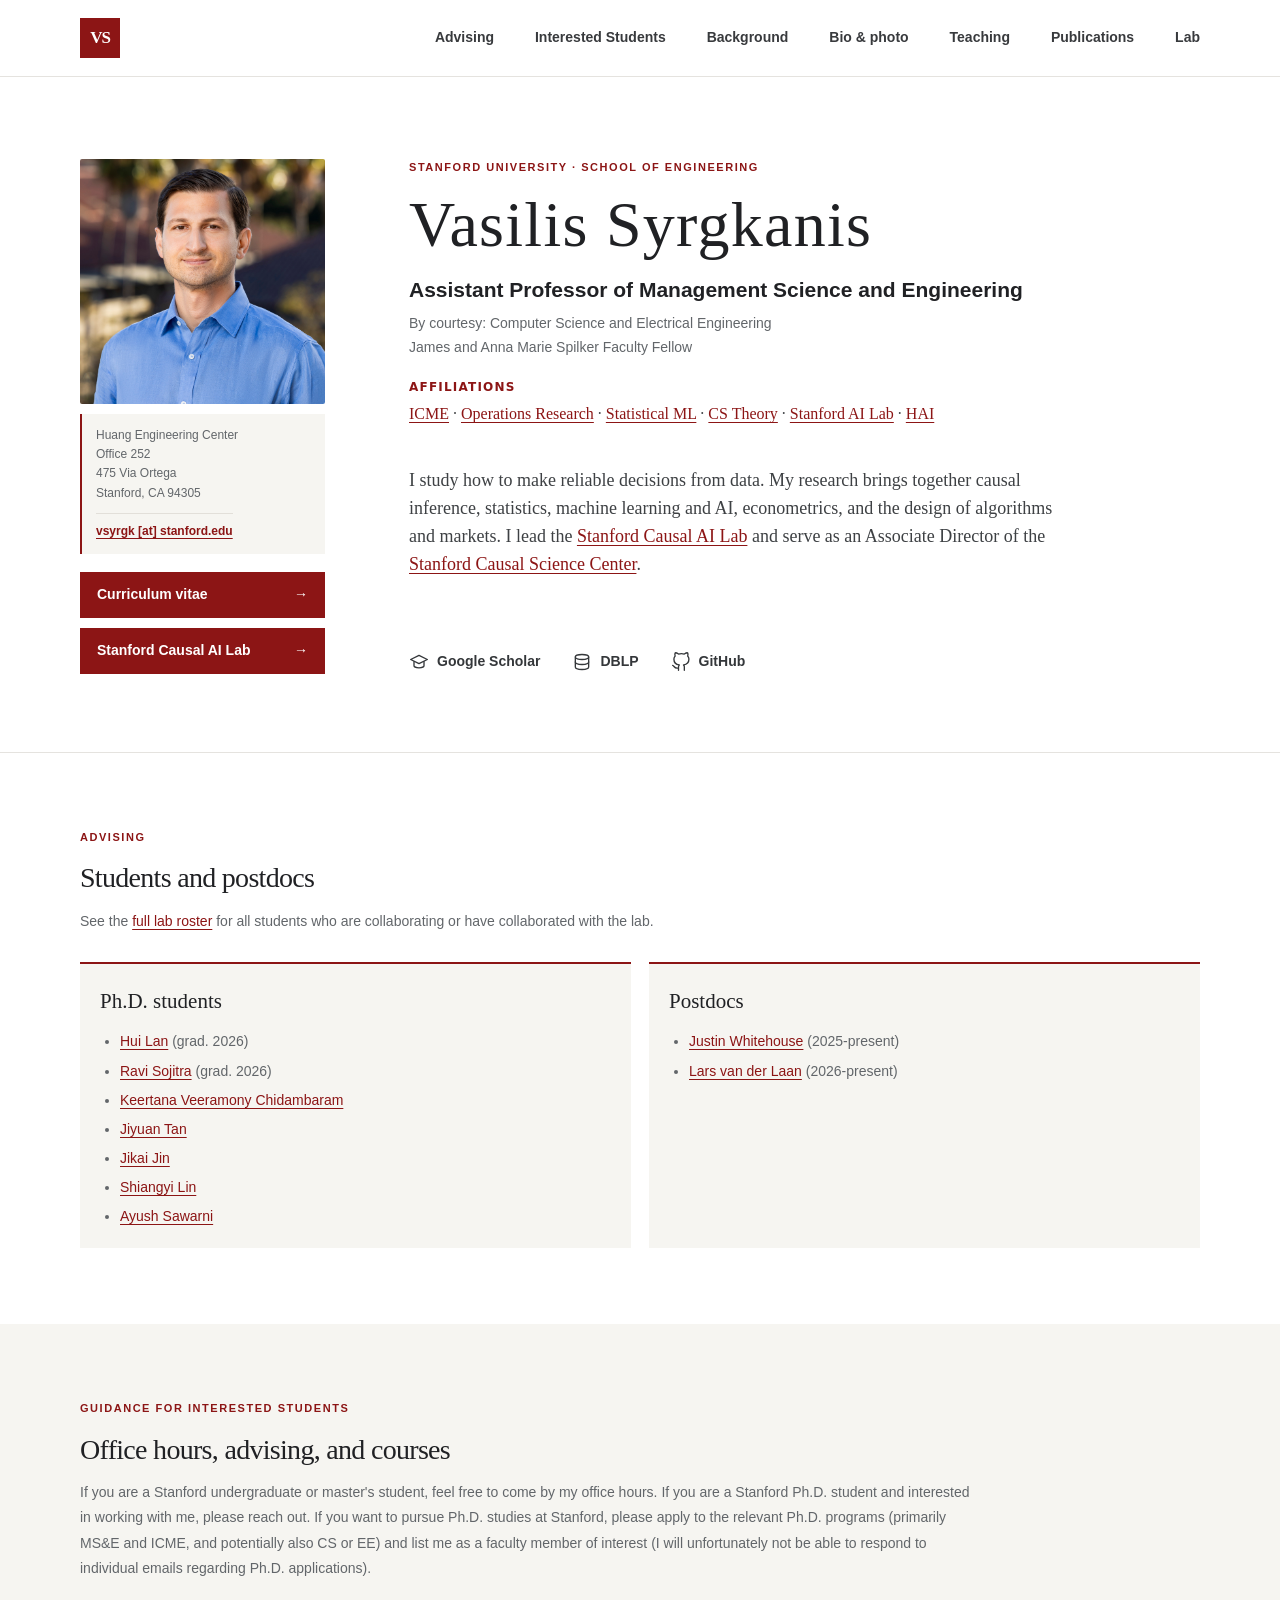
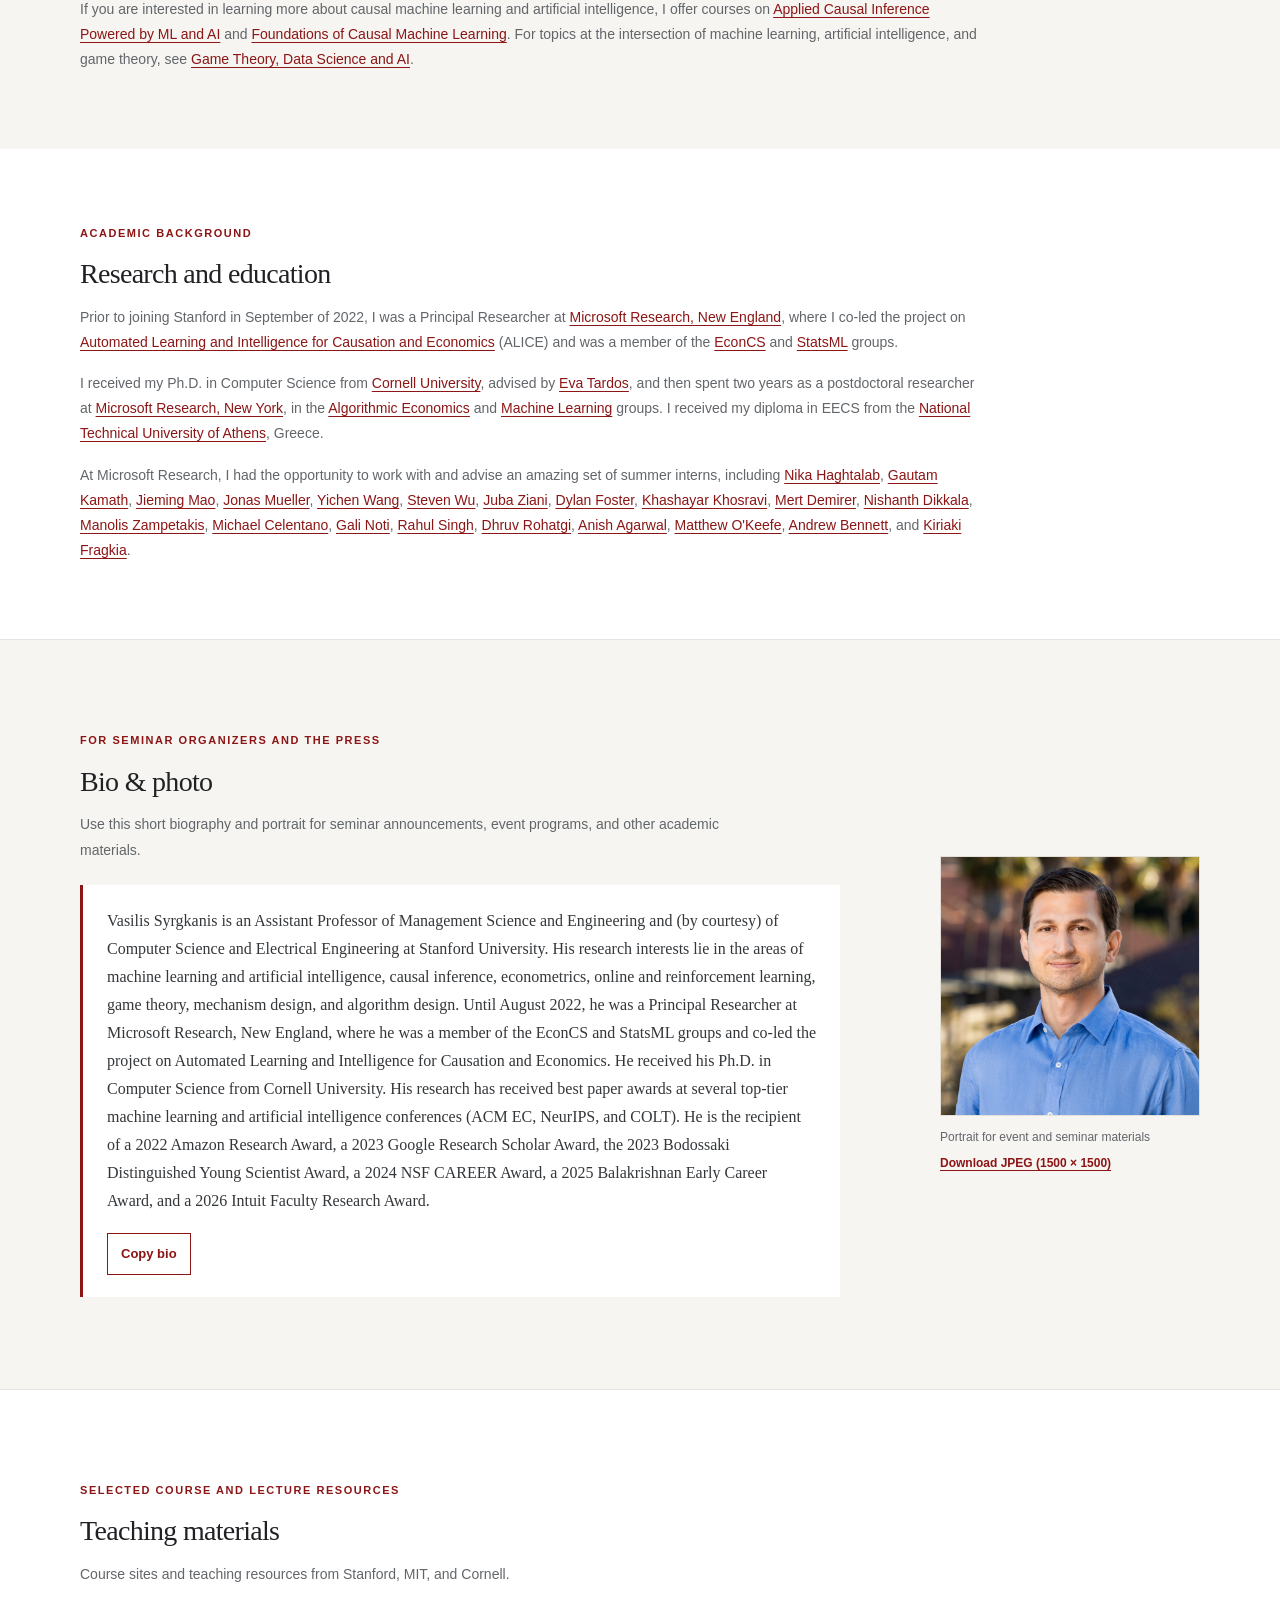
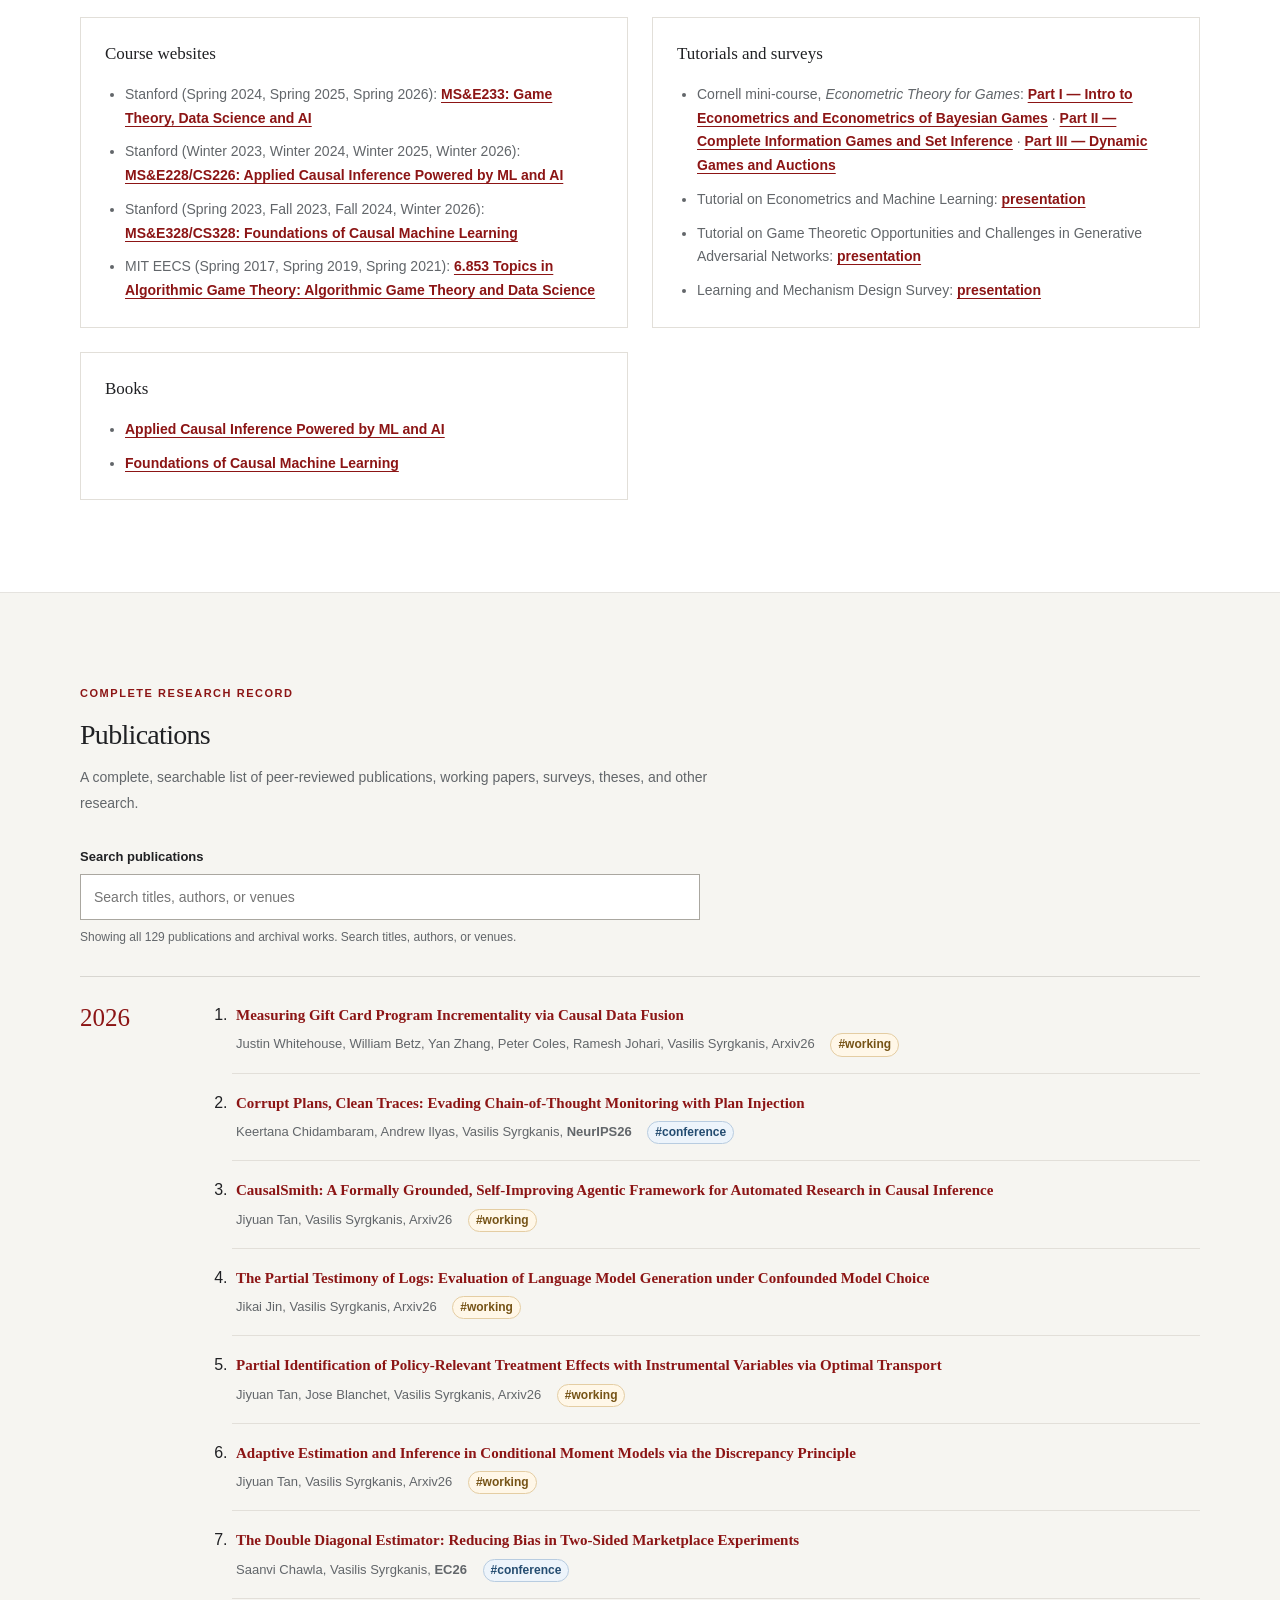
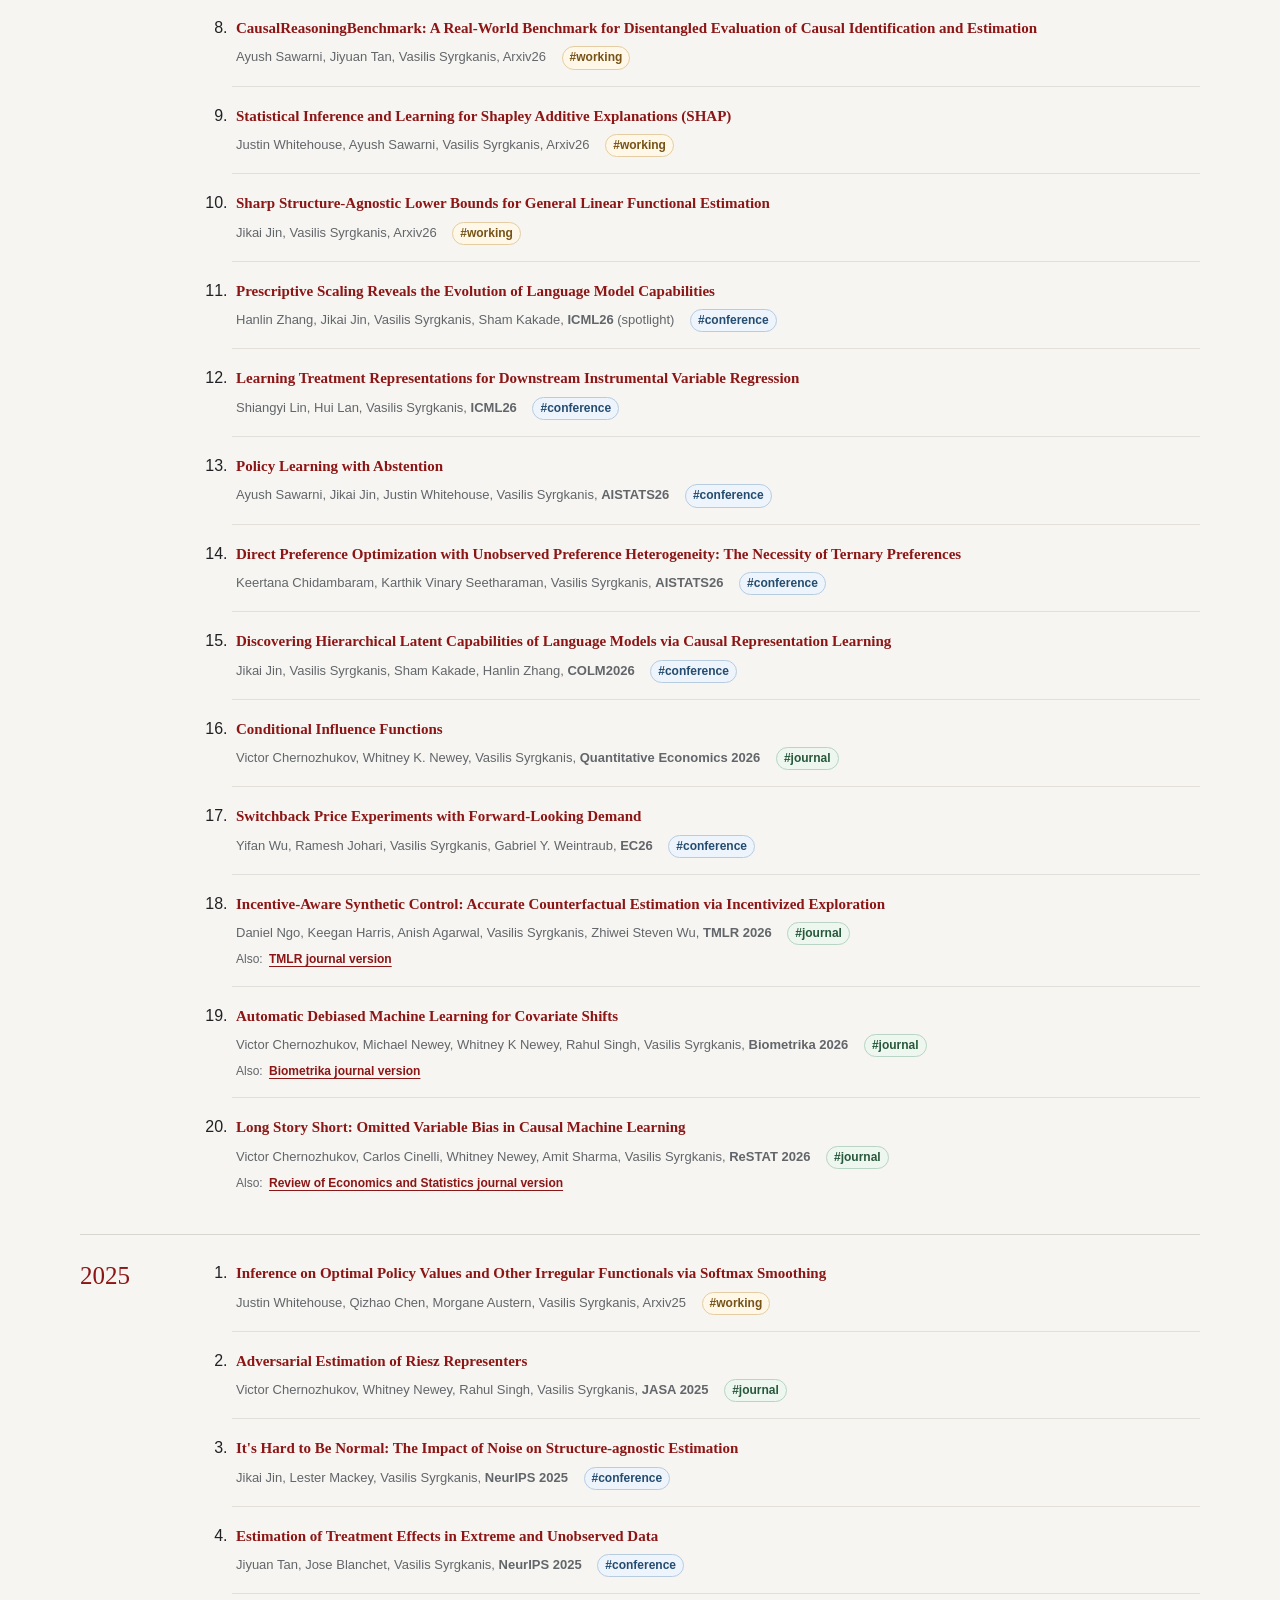
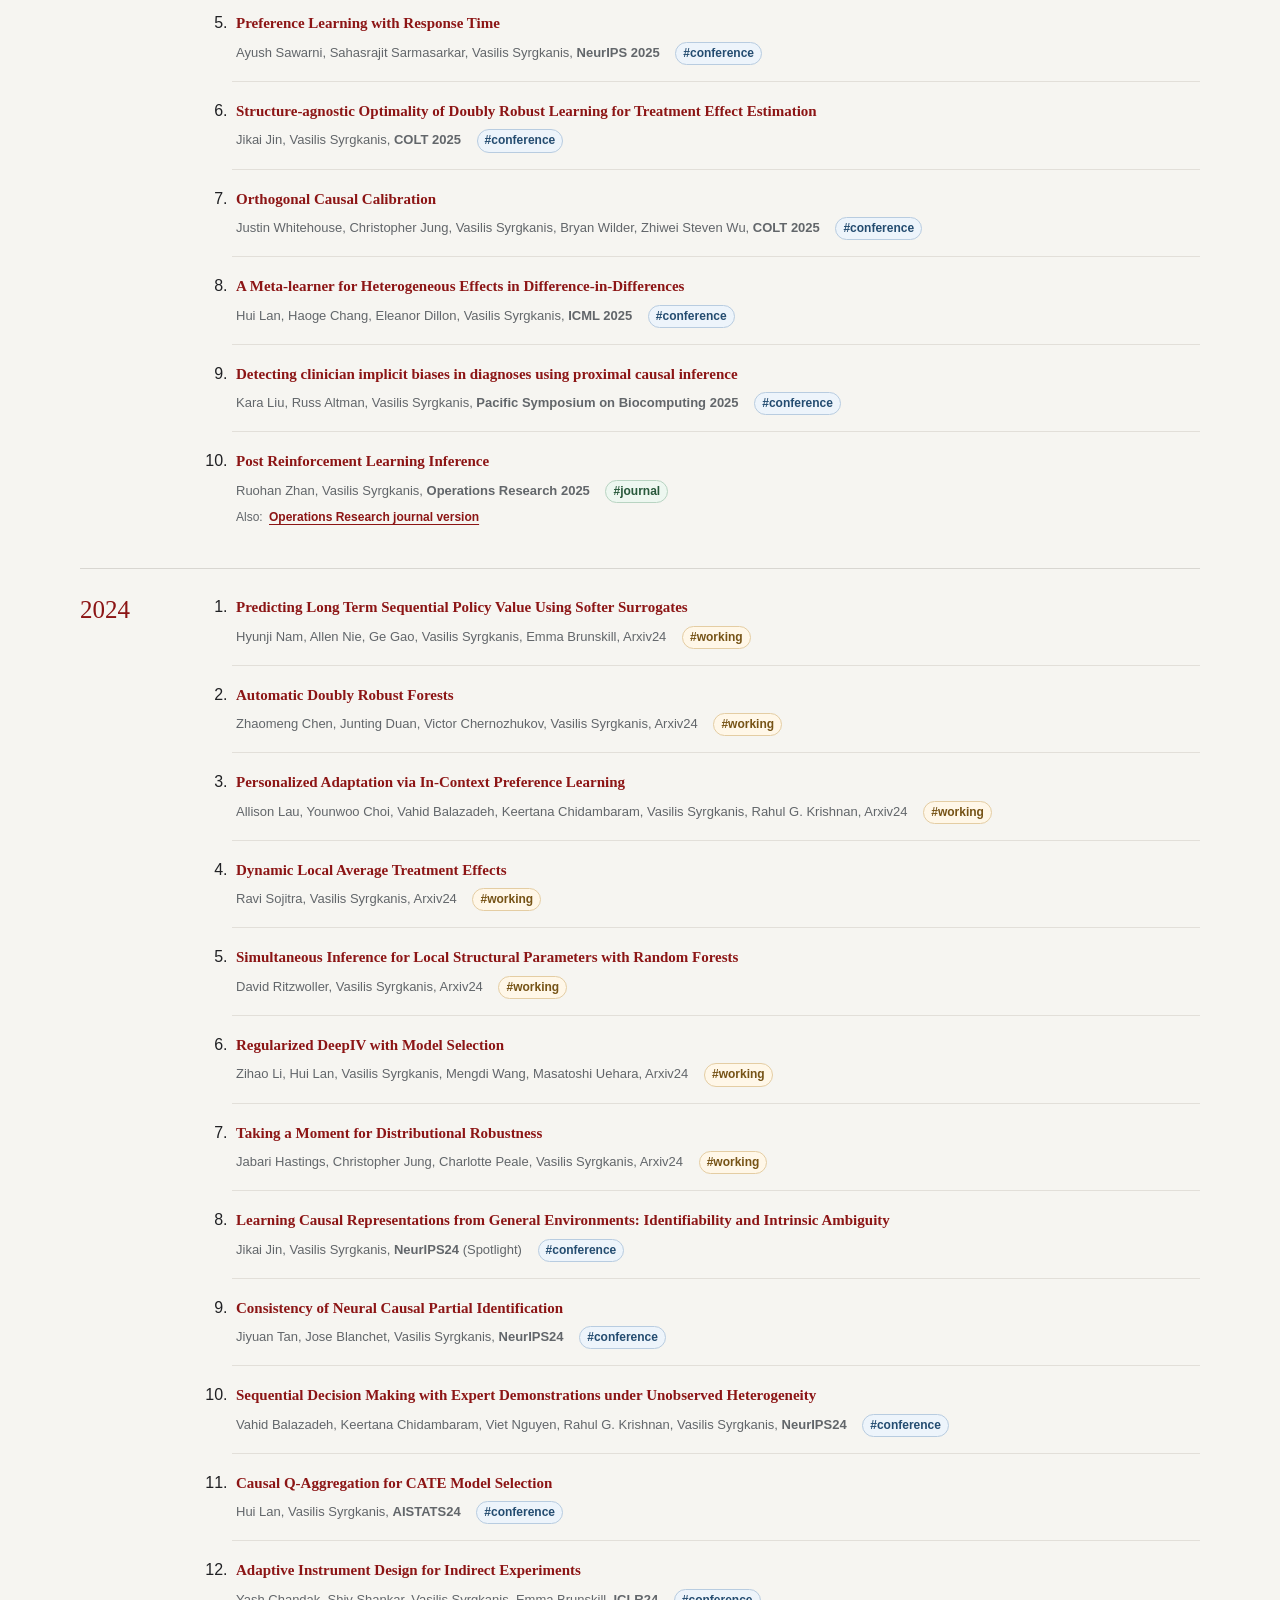
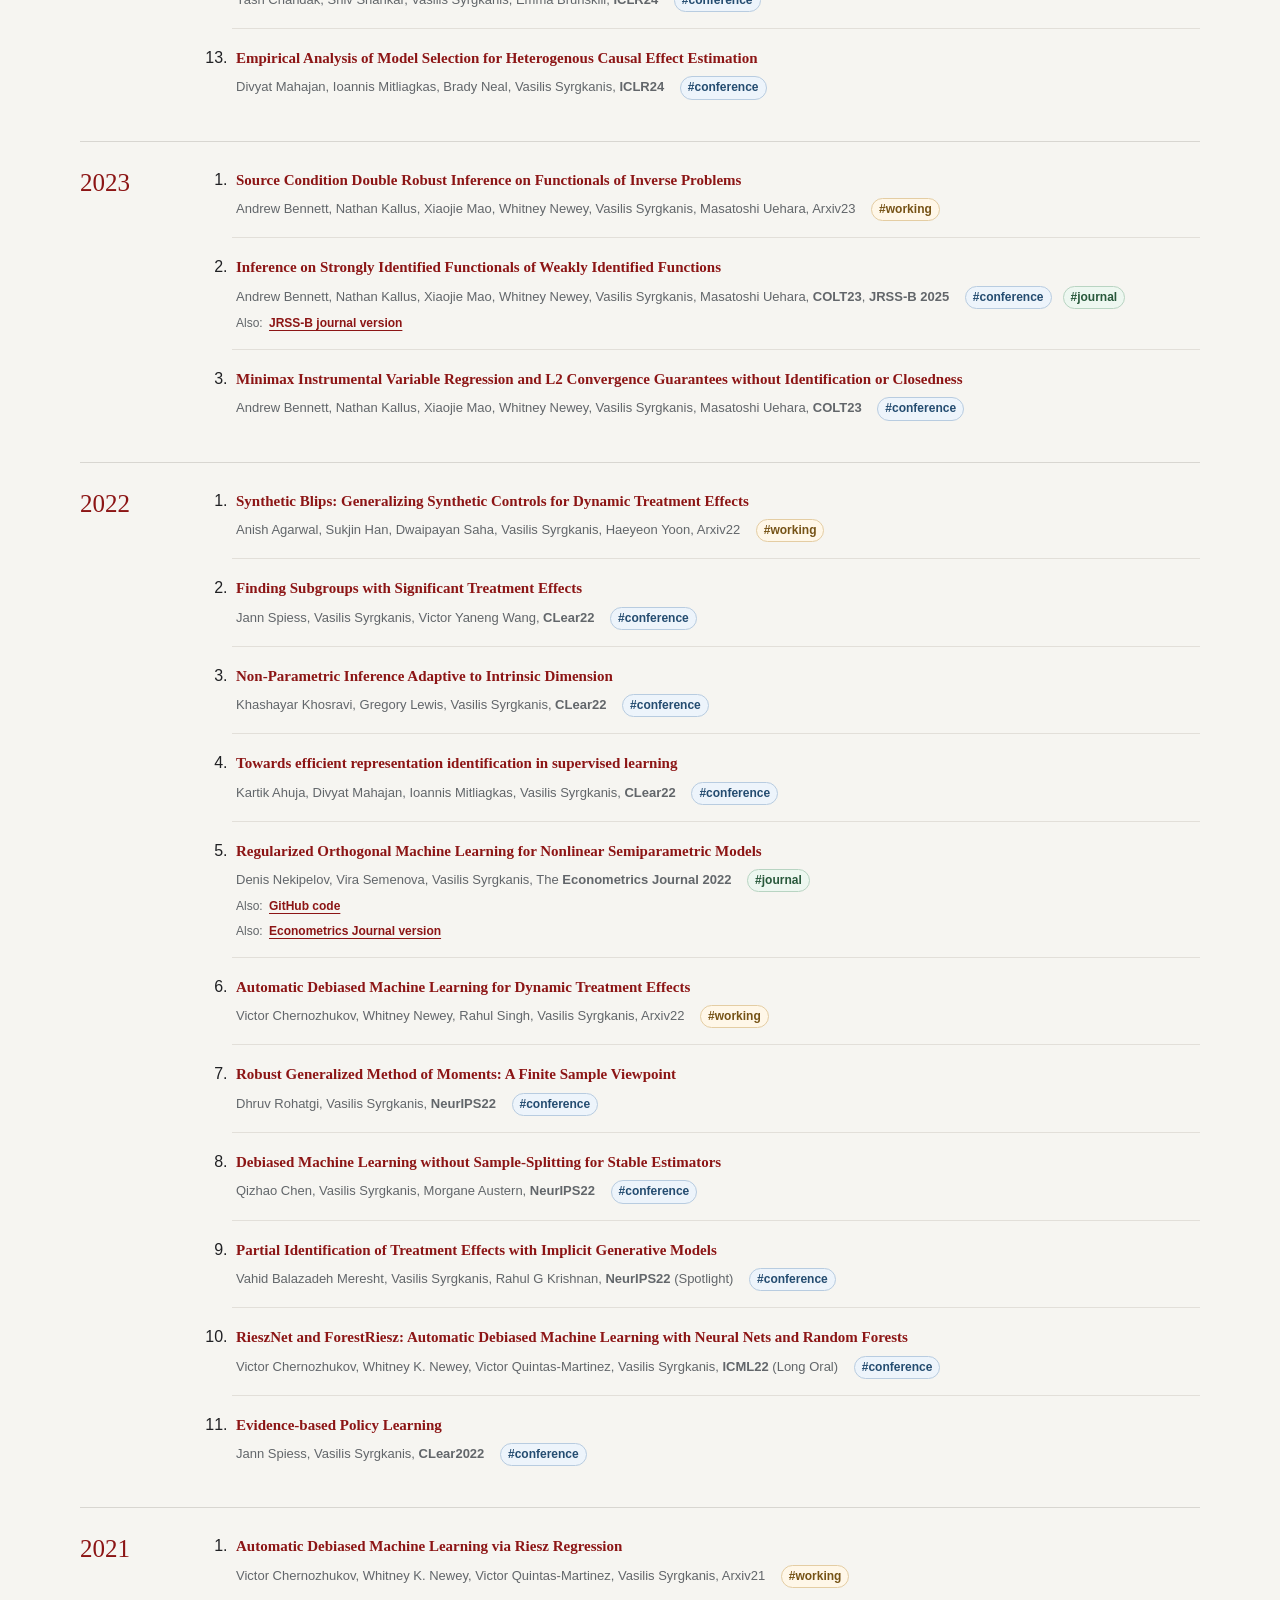
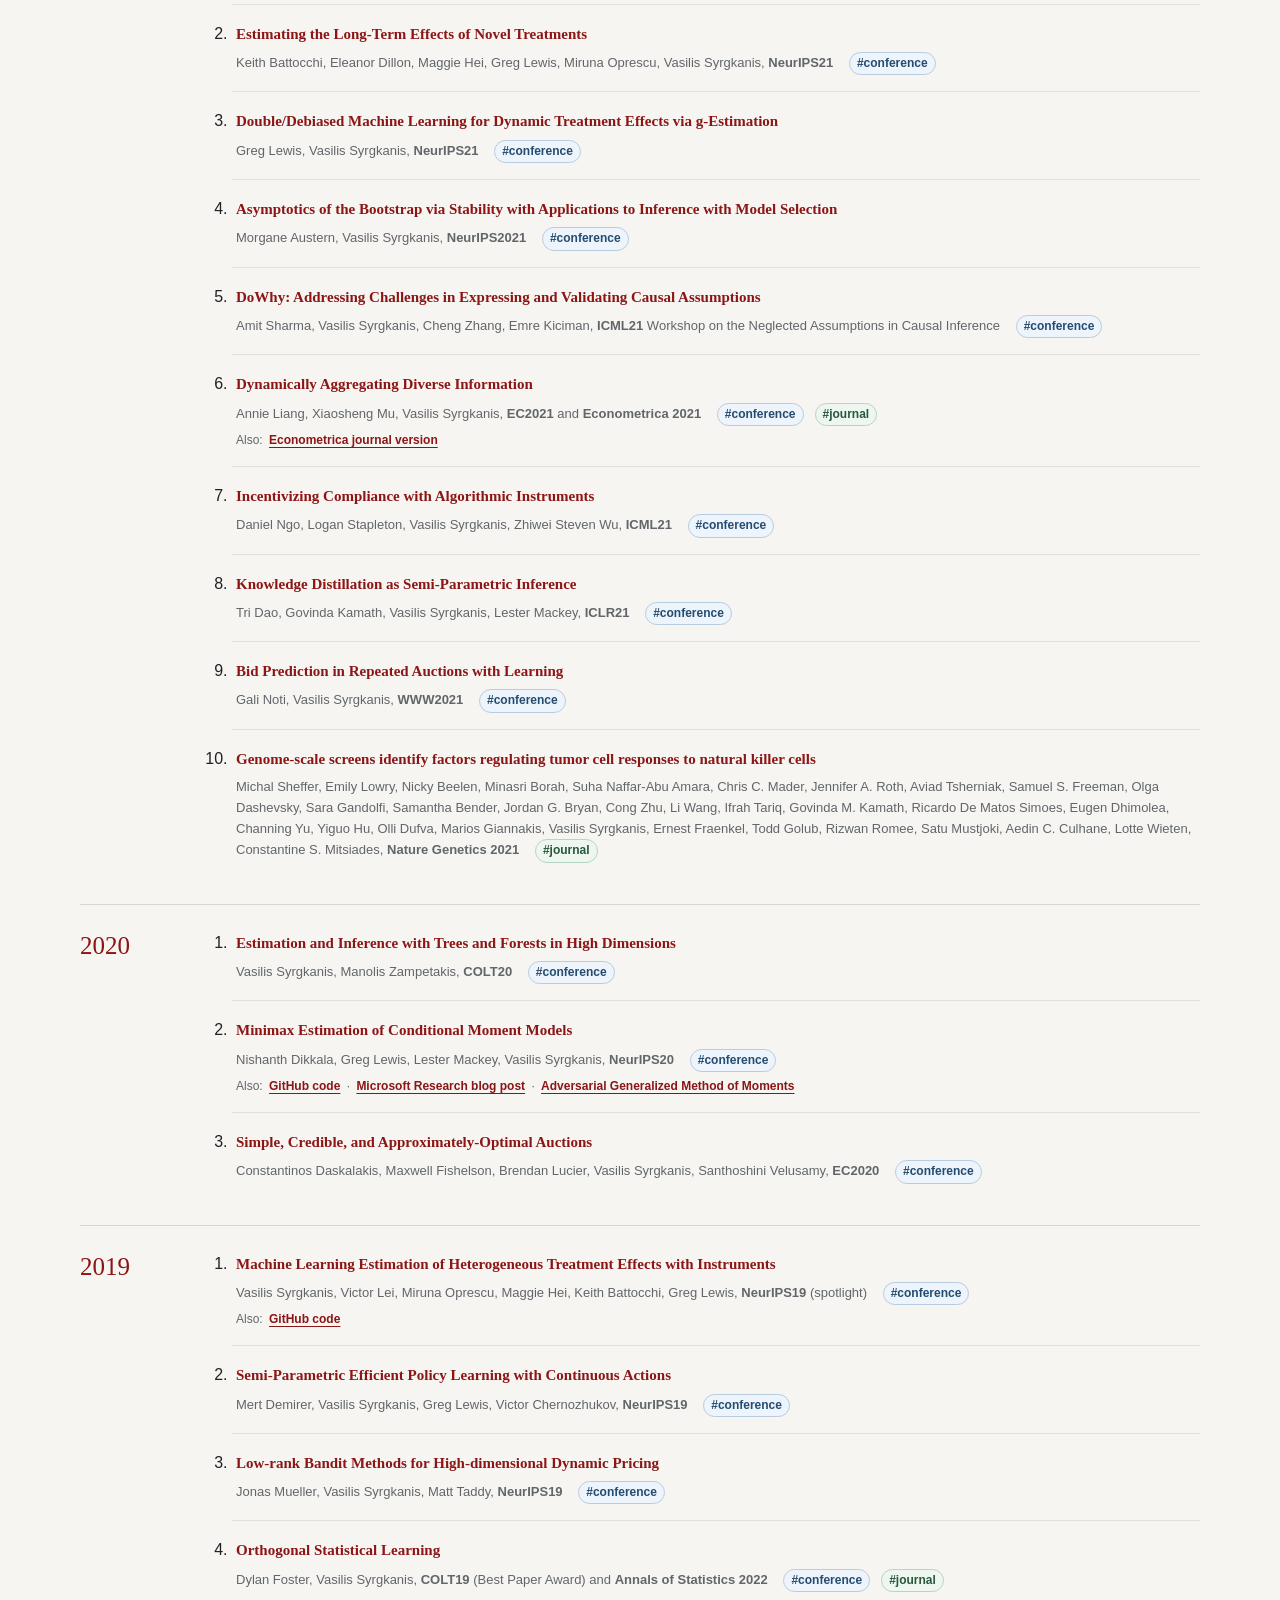
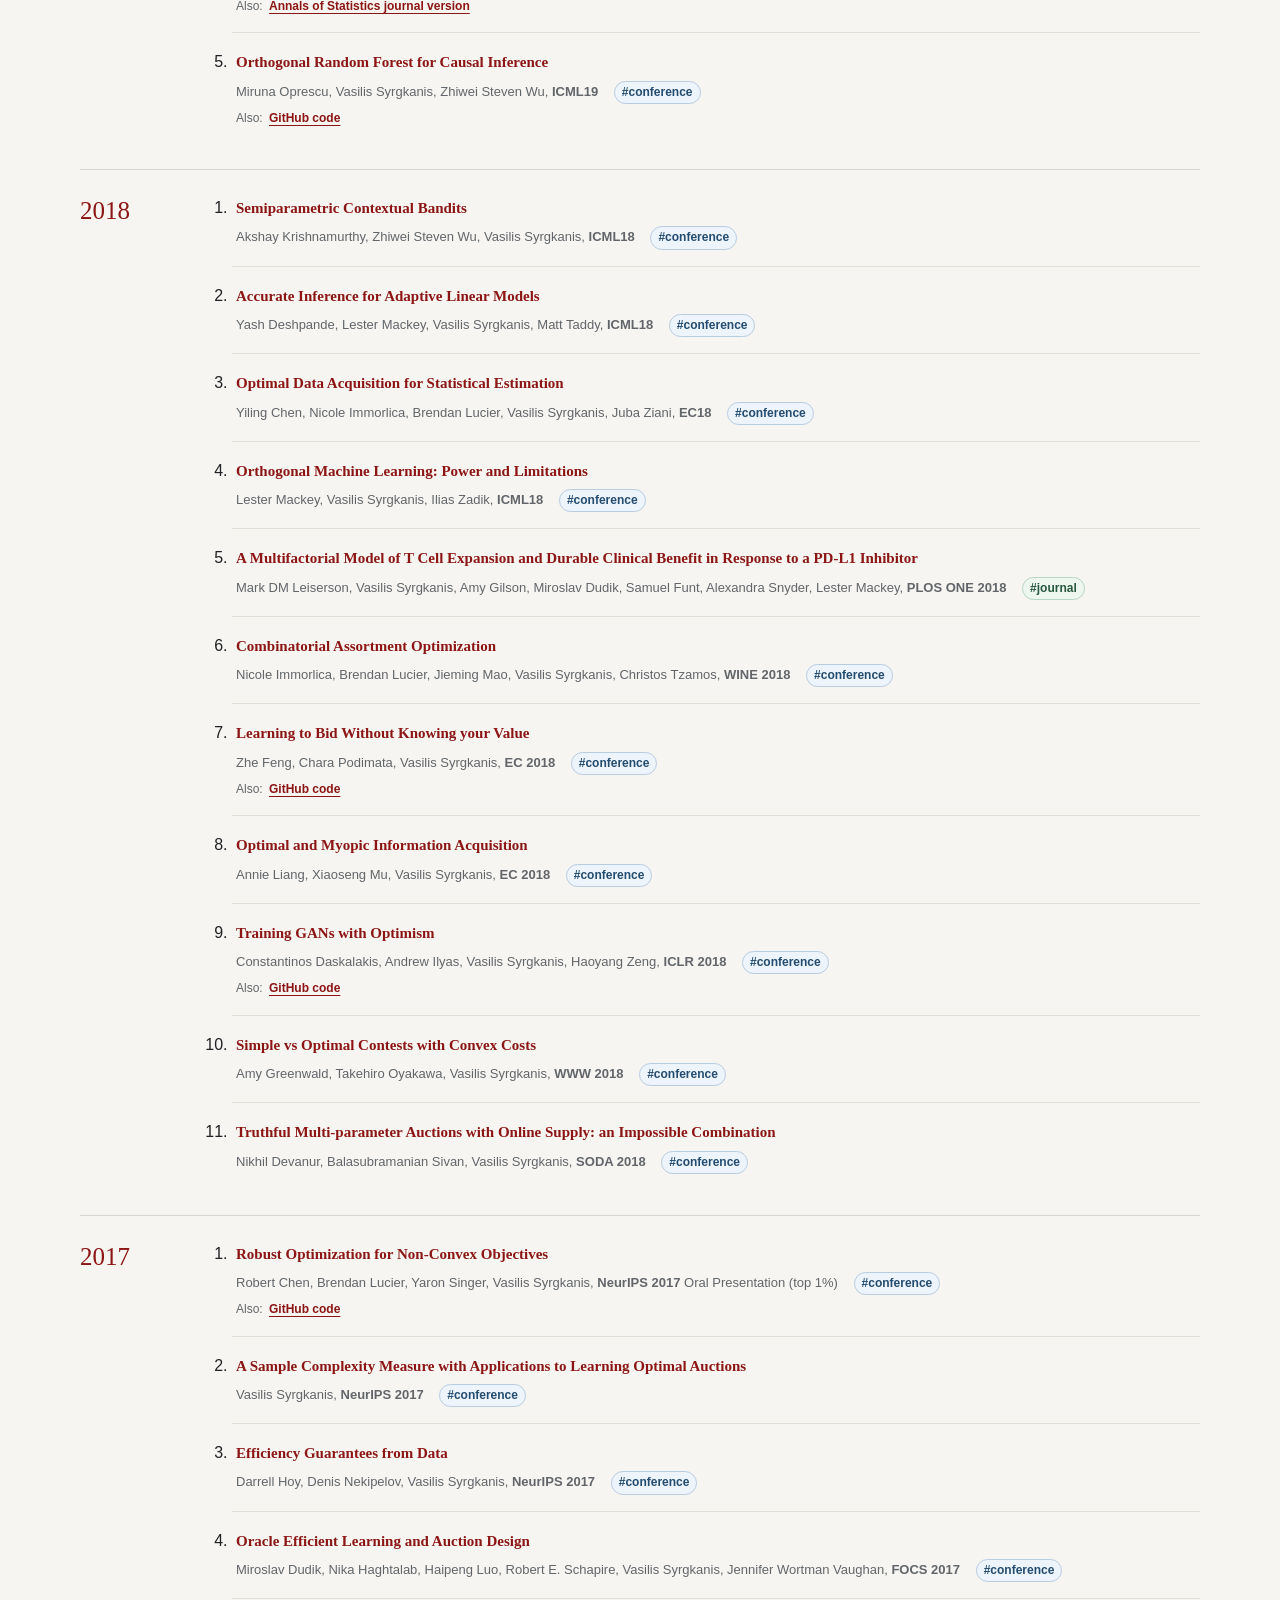
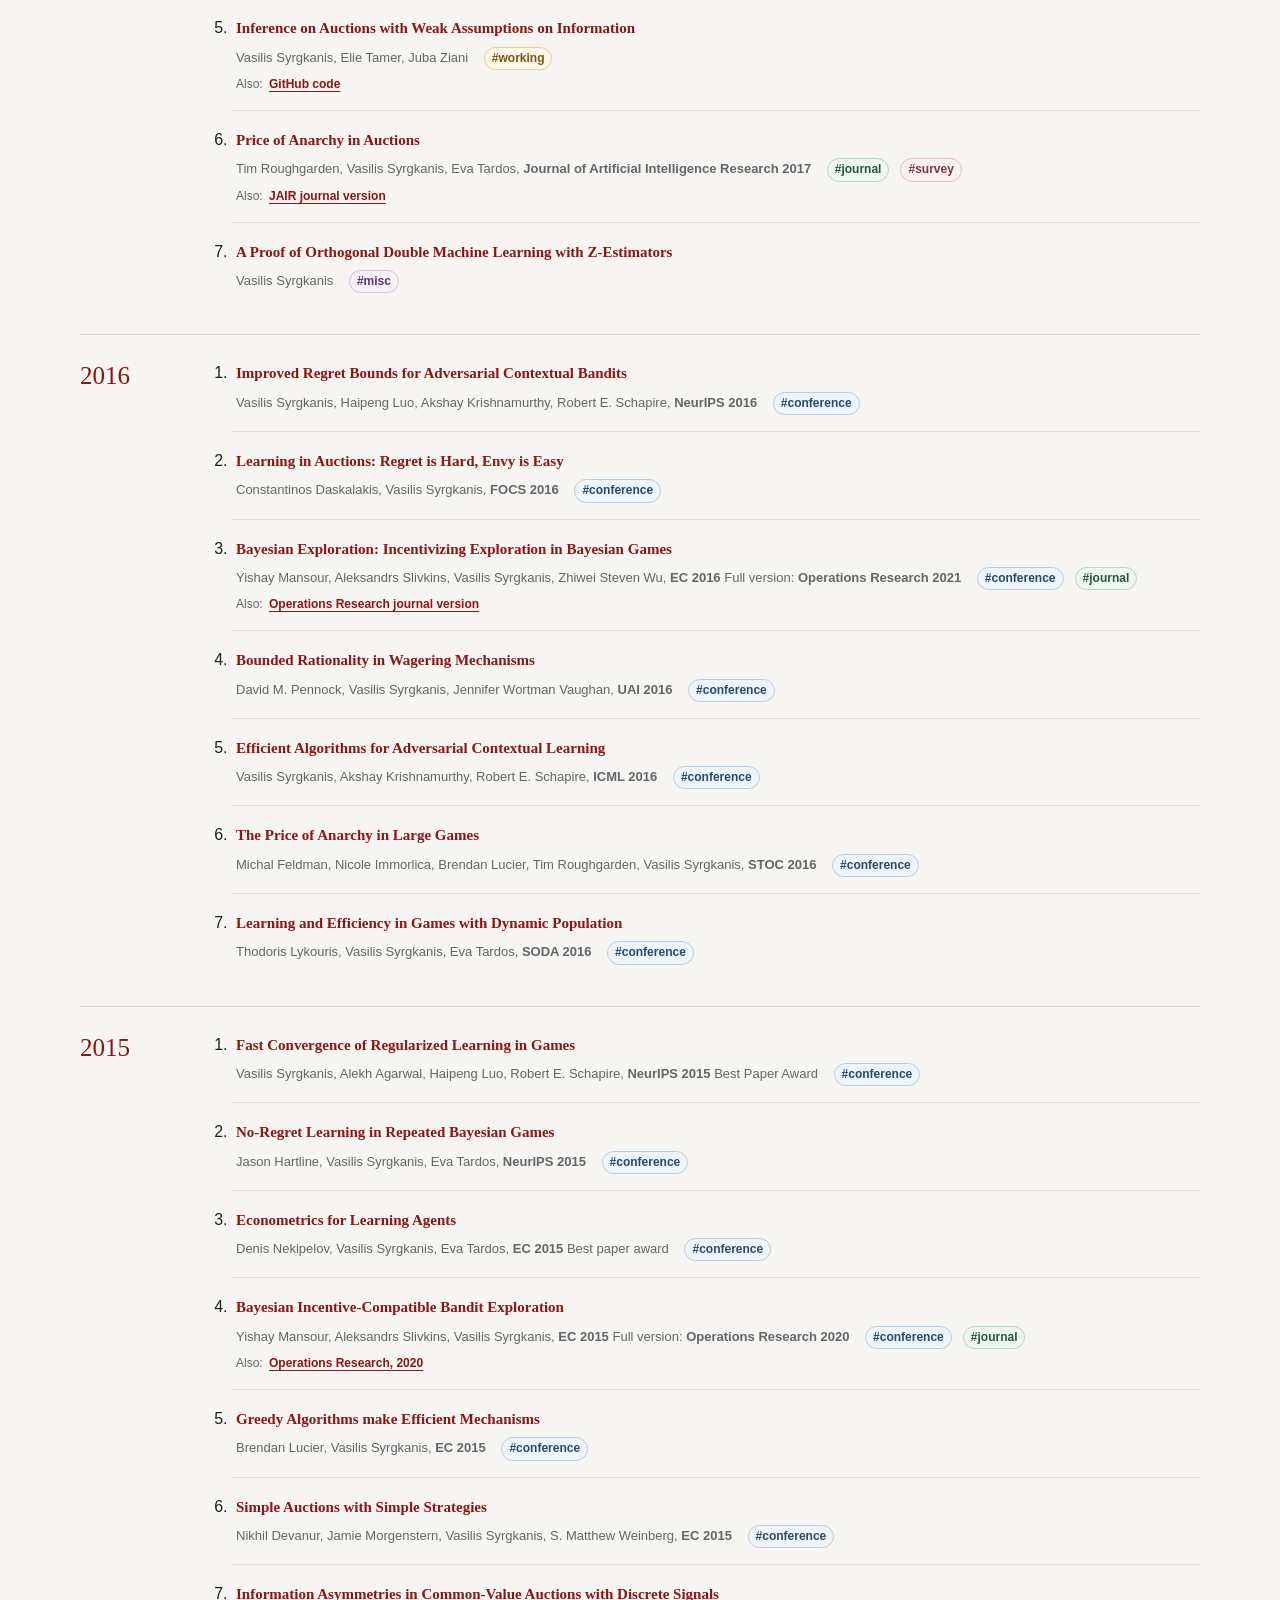
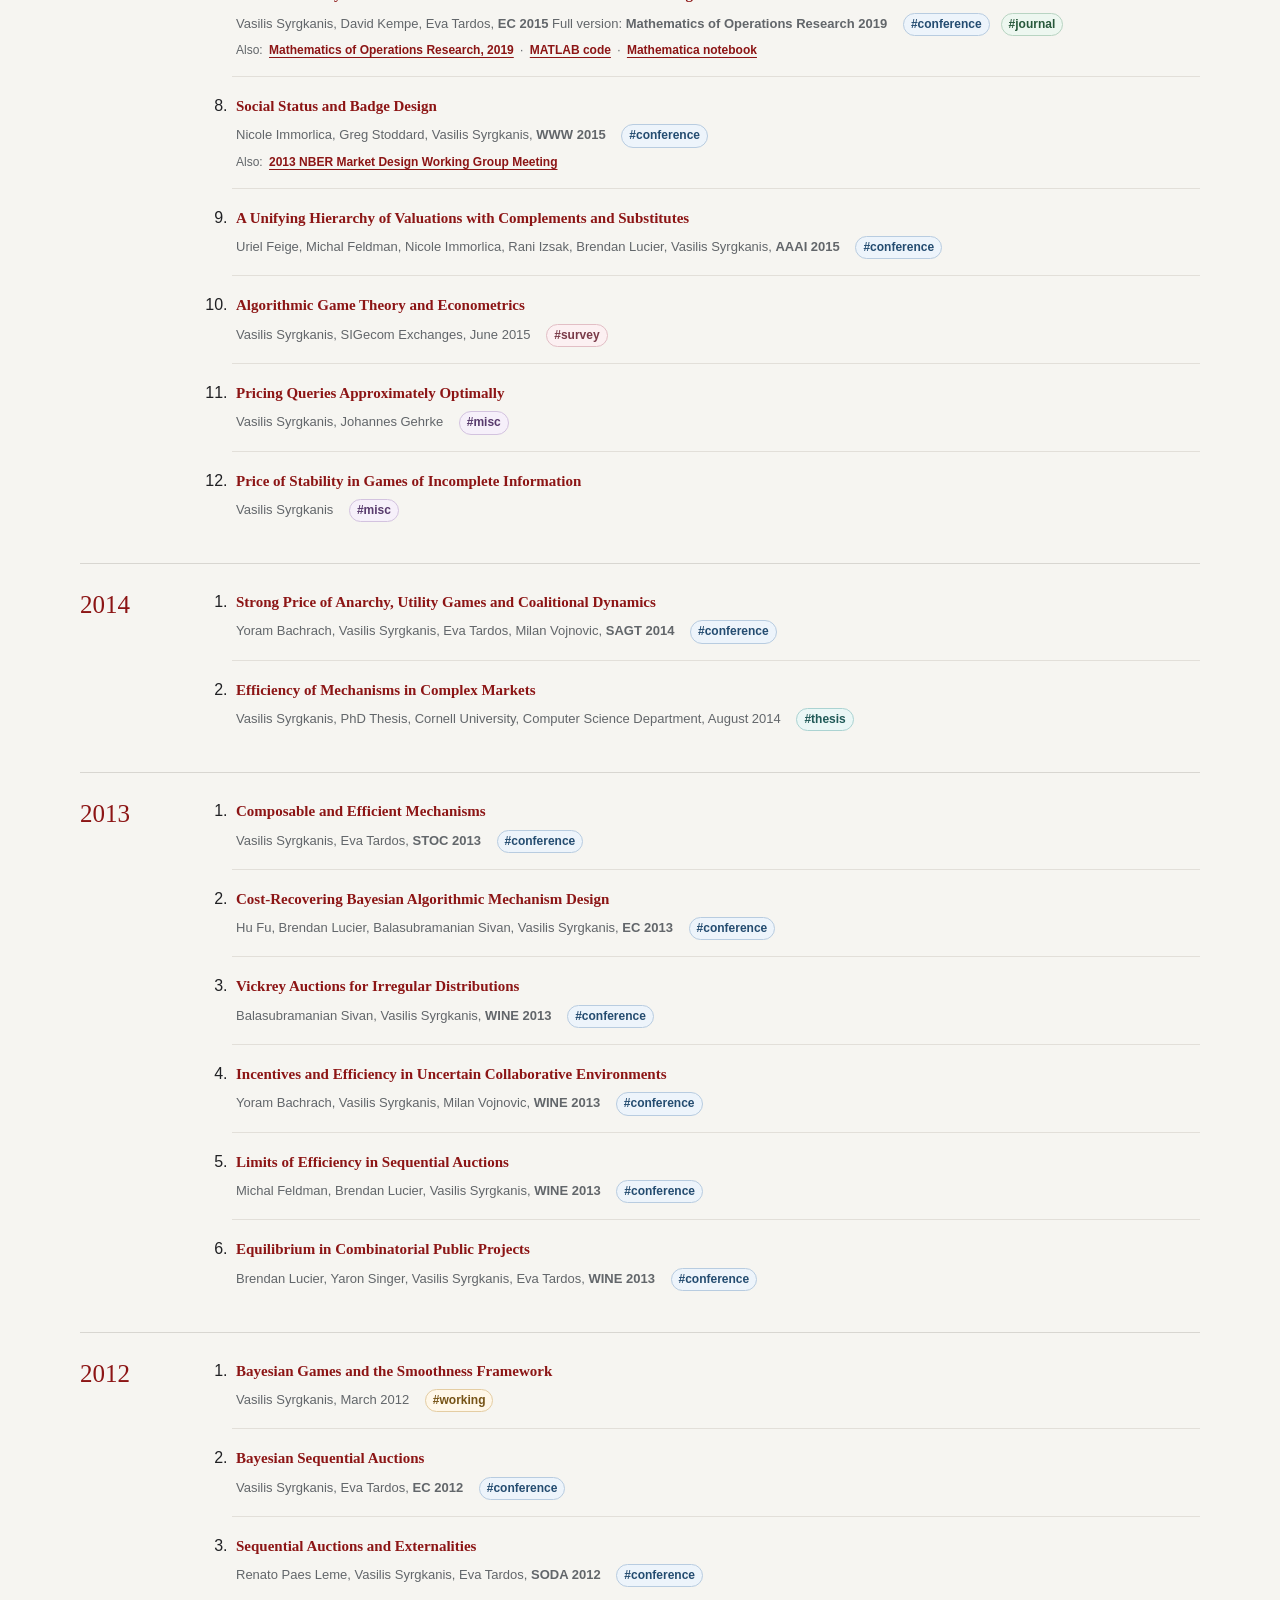
==== index.html @ 8af3c6d8 "Correct Kiriaki Fragkia name Co-authored-by: Copilot <223556219+Copilot@users.noreply.github.com>" ====
<!doctype html>
<html lang="en">
<head>
	<meta charset="utf-8">
	<meta name="viewport" content="width=device-width, initial-scale=1">
	<meta name="description" content="Vasilis Syrgkanis is an Assistant Professor of Management Science and Engineering at Stanford University.">
	<meta name="theme-color" content="#8c1515">
	<!-- Google tag (gtag.js) -->
	<script async src="https://www.googletagmanager.com/gtag/js?id=G-EHT7MYY9VM"></script>
	<script>
		window.dataLayer = window.dataLayer || [];
		function gtag(){dataLayer.push(arguments);}
		gtag('js', new Date());
		gtag('config', 'G-EHT7MYY9VM');
	</script>
	<title>Vasilis Syrgkanis | Stanford University</title>
	<link rel="stylesheet" href="css/homepage.css">
</head>
<body>
	<a class="skip-link" href="#main">Skip to content</a>


	<header class="site-header">
		<div class="header-inner">
			<a class="wordmark" href="index.html" aria-label="Vasilis Syrgkanis home">VS</a>
			<nav aria-label="Main navigation">
				<a href="#advising">Advising</a>
				<a href="#students">Interested Students</a>
				<a href="#academic-background">Background</a>
				<a href="#speaker-kit">Bio &amp; photo</a>
				<a href="#teaching">Teaching</a>
				<a href="#publications">Publications</a>
				<a href="https://scail.stanford.edu">Lab</a>
			</nav>
		</div>
	</header>

	<main id="main">
		<section class="hero section-shell" id="about" aria-labelledby="name">
			<div class="hero-side">
				<figure class="portrait">
					<img src="images/Vasilis_Syrgkanis_08_Sq_x1500.jpg" alt="Portrait of Vasilis Syrgkanis" width="1500" height="1500">
					<figcaption class="portrait-details">
						<address class="portrait-address">Huang Engineering Center<br>Office 252<br>475 Via Ortega<br>Stanford, CA 94305</address>
						<a class="portrait-email" href="mailto:vsyrgk@stanford.edu">vsyrgk [at] stanford.edu</a>
					</figcaption>
				</figure>
				<div class="profile-links" aria-label="Academic profiles">
					<a class="button-link" href="syrgkanis-CV.pdf">Curriculum vitae <span aria-hidden="true">&rarr;</span></a>
					<a class="button-link" href="https://scail.stanford.edu">Stanford Causal AI Lab <span aria-hidden="true">&rarr;</span></a>
				</div>
			</div>
			<div class="hero-copy">
				<p class="eyebrow">Stanford University · School of Engineering</p>
				<h1 id="name">Vasilis Syrgkanis</h1>
				<p class="appointment">Assistant Professor of Management Science and Engineering</p>
				<p class="affiliations">By courtesy: Computer Science and Electrical Engineering<br>
					James and Anna Marie Spilker Faculty Fellow</p>
				<div class="affiliation-groups">
					<span class="affiliation-label">Affiliations</span>
					<a href="https://icme.stanford.edu/">ICME</a> ·
					<a href="https://or.stanford.edu/">Operations Research</a> ·
					<a href="http://statsml.stanford.edu/">Statistical ML</a> ·
					<a href="https://theory.stanford.edu/main/index.shtml">CS Theory</a> ·
					<a href="https://ai.stanford.edu/">Stanford AI Lab</a> ·
					<a href="https://hai.stanford.edu/">HAI</a>
				</div>
				<p class="introduction">I study how to make reliable decisions from data. My research brings together
					causal inference, statistics, machine learning and AI, econometrics, and the design of algorithms
					and markets. I lead the <a href="https://scail.stanford.edu">Stanford Causal AI Lab</a>
					and serve as an Associate Director of the <a href="https://datascience.stanford.edu/causal">Stanford Causal Science Center</a>.</p>
				<div class="profile-icons" aria-label="Academic profiles">
					<a href="https://scholar.google.com/citations?user=G1WMpcUAAAAJ&amp;hl=en"><svg viewBox="0 0 24 24" aria-hidden="true"><path d="M2 9l10-5 10 5-10 5z"/><path d="M6 11.5v5c0 1.2 2.7 2.5 6 2.5s6-1.3 6-2.5v-5"/></svg>Google Scholar</a>
					<a href="https://dblp.org/pers/hd/s/Syrgkanis:Vasilis"><svg viewBox="0 0 24 24" aria-hidden="true"><ellipse cx="12" cy="6" rx="8" ry="3"/><path d="M4 6v12c0 1.7 3.6 3 8 3s8-1.3 8-3V6"/><path d="M4 12c0 1.7 3.6 3 8 3s8-1.3 8-3"/></svg>DBLP</a>
					<a href="https://github.com/vsyrgkanis"><svg viewBox="0 0 24 24" aria-hidden="true"><path d="M9 19c-5 1.5-5-2.5-7-3m14 6v-3.87a3.37 3.37 0 0 0-.94-2.61c3.14-.35 6.44-1.54 6.44-7A5.44 5.44 0 0 0 20 4.77 5.07 5.07 0 0 0 19.91 1S18.73.65 16 2.48a13.38 13.38 0 0 0-7 0C6.27.65 5.09 1 5.09 1A5.07 5.07 0 0 0 5 4.77a5.44 5.44 0 0 0-1.5 3.78c0 5.42 3.3 6.61 6.44 7A3.37 3.37 0 0 0 9 18.13V22"/></svg>GitHub</a>
				</div>
			</div>
		</section>

		<section class="advising" id="advising" aria-labelledby="advising-heading">
			<div class="section-shell advising-inner">
				<div class="section-heading">
					<p class="eyebrow">Advising</p>
					<h2 id="advising-heading">Students and postdocs</h2>
					<p>See the <a href="https://scail.stanford.edu/#people">full lab roster</a> for all students who are collaborating or have collaborated with the lab.</p>
				</div>
				<div class="advising-grid">
					<section class="advising-group" aria-labelledby="phd-advisees-heading">
						<h3 id="phd-advisees-heading">Ph.D. students</h3>
						<ul>
							<li><a href="https://hlan-98.github.io/">Hui Lan</a> (grad. 2026)</li>
							<li><a href="https://ravisoji.com/">Ravi Sojitra</a> (grad. 2026)</li>
							<li><a href="https://keertanavc.github.io/">Keertana Veeramony Chidambaram</a></li>
							<li><a href="https://jiyuan-tan.github.io/">Jiyuan Tan</a></li>
							<li><a href="https://jkjin.com/">Jikai Jin</a></li>
							<li><a href="https://shiangyilin.github.io/">Shiangyi Lin</a></li>
							<li><a href="https://sawarniayush.github.io/">Ayush Sawarni</a></li>
						</ul>
					</section>
					<section class="advising-group" aria-labelledby="postdocs-heading">
						<h3 id="postdocs-heading">Postdocs</h3>
						<ul>
							<li><a href="https://jwhitehouse11.github.io/">Justin Whitehouse</a> (2025-present)</li>
							<li><a href="https://larsvanderlaan.github.io/">Lars van der Laan</a> (2026-present)</li>
						</ul>
					</section>
				</div>
			</div>
		</section>

		<section class="student-guidance" id="students" aria-labelledby="students-heading">
			<div class="section-shell student-inner">
				<div class="section-heading student-copy">
					<p class="eyebrow">Guidance for interested students</p>
					<h2 id="students-heading">Office hours, advising, and courses</h2>
					<p>If you are a Stanford undergraduate or master's student, feel free to come by my office hours. If you are a Stanford Ph.D. student and interested in working with me, please reach out. If you want to pursue Ph.D. studies at Stanford, please apply to the relevant Ph.D. programs (primarily MS&amp;E and ICME, and potentially also CS or EE) and list me as a faculty member of interest (I will unfortunately not be able to respond to individual emails regarding Ph.D. applications).</p>
					<p>If you are interested in learning more about causal machine learning and artificial intelligence, I offer courses on <a href="https://stanford-msande228.github.io/">Applied Causal Inference Powered by ML and AI</a> and <a href="https://stanford-msande328.github.io/">Foundations of Causal Machine Learning</a>. For topics at the intersection of machine learning, artificial intelligence, and game theory, see <a href="https://stanford-msande233.github.io/">Game Theory, Data Science and AI</a>.</p>
				</div>
			</div>
		</section>

		<section class="academic-background" id="academic-background" aria-labelledby="academic-background-heading">
			<div class="section-shell academic-background-inner">
				<div class="section-heading">
					<p class="eyebrow">Academic background</p>
					<h2 id="academic-background-heading">Research and education</h2>
					<p>Prior to joining Stanford in September of 2022, I was a Principal Researcher at <a href="https://www.microsoft.com/en-us/research/lab/microsoft-research-new-england/">Microsoft Research, New England</a>, where I co-led the project on <a href="https://www.microsoft.com/en-us/research/project/alice/">Automated Learning and Intelligence for Causation and Economics</a> (ALICE) and was a member of the <a href="https://www.microsoft.com/en-us/research/group/economics-computer-science-econcs-msr-ne/">EconCS</a> and <a href="https://www.microsoft.com/en-us/research/group/machine-learning-statistics-msr-new-england/">StatsML</a> groups.</p>
					<p>I received my Ph.D. in Computer Science from <a href="https://www.cs.cornell.edu/">Cornell University</a>, advised by <a href="https://www.cs.cornell.edu/people/eva/eva.html">Eva Tardos</a>, and then spent two years as a postdoctoral researcher at <a href="https://www.microsoft.com/en-us/research/lab/microsoft-research-new-york/">Microsoft Research, New York</a>, in the <a href="https://www.microsoft.com/en-us/research/group/algorithmic-economics/">Algorithmic Economics</a> and <a href="https://www.microsoft.com/en-us/research/group/machine-learning/">Machine Learning</a> groups. I received my diploma in EECS from the <a href="https://www.ece.ntua.gr/index.php?lang=en">National Technical University of Athens</a>, Greece.</p>
					<p>At Microsoft Research, I had the opportunity to work with and advise an amazing set of summer interns, including <a href="https://nika-haghtalab.com/">Nika Haghtalab</a>, <a href="https://www.gautamkamath.com/">Gautam Kamath</a>, <a href="https://sites.google.com/view/jieming-mao">Jieming Mao</a>, <a href="https://jonasmueller.org/">Jonas Mueller</a>, <a href="https://yichen-wang.bitbucket.io/">Yichen Wang</a>, <a href="https://zstevenwu.com/">Steven Wu</a>, <a href="https://sites.gatech.edu/juba-ziani/">Juba Ziani</a>, <a href="https://dylanfoster.net/">Dylan Foster</a>, <a href="https://web.stanford.edu/~khosravi/">Khashayar Khosravi</a>, <a href="https://www.mertdemirer.com/">Mert Demirer</a>, <a href="https://nishanthdikkala.github.io/">Nishanth Dikkala</a>, <a href="https://mzampet.com/">Manolis Zampetakis</a>, <a href="https://mcelentano.github.io/">Michael Celentano</a>, <a href="https://sites.google.com/view/galinoti">Gali Noti</a>, <a href="https://sites.google.com/view/r4hu1/">Rahul Singh</a>, <a href="https://www.mit.edu/~drohatgi/">Dhruv Rohatgi</a>, <a href="https://sites.google.com/view/anishagarwal">Anish Agarwal</a>, <a href="https://mfokeefe.github.io/">Matthew O'Keefe</a>, <a href="https://awbennett.net/">Andrew Bennett</a>, and <a href="https://kiriakifragkia.github.io/">Kiriaki Fragkia</a>.</p>
				</div>
			</div>
		</section>

		<section class="speaker-kit" id="speaker-kit" aria-labelledby="speaker-heading">
			<div class="section-shell speaker-inner">
				<div class="section-heading">
					<p class="eyebrow">For seminar organizers and the press</p>
					<h2 id="speaker-heading">Bio &amp; photo</h2>
					<p>Use this short biography and portrait for seminar announcements, event programs, and other academic materials.</p>
					<div class="bio-copy">
						<p id="speaker-bio-text">Vasilis Syrgkanis is an Assistant Professor of Management Science and Engineering and (by courtesy) of Computer Science and Electrical Engineering at Stanford University. His research interests lie in the areas of machine learning and artificial intelligence, causal inference, econometrics, online and reinforcement learning, game theory, mechanism design, and algorithm design. Until August 2022, he was a Principal Researcher at Microsoft Research, New England, where he was a member of the EconCS and StatsML groups and co-led the project on Automated Learning and Intelligence for Causation and Economics. He received his Ph.D. in Computer Science from Cornell University. His research has received best paper awards at several top-tier machine learning and artificial intelligence conferences (ACM EC, NeurIPS, and COLT). He is the recipient of a 2022 Amazon Research Award, a 2023 Google Research Scholar Award, the 2023 Bodossaki Distinguished Young Scientist Award, a 2024 NSF CAREER Award, a 2025 Balakrishnan Early Career Award, and a 2026 Intuit Faculty Research Award.</p>
						<button class="copy-bio" type="button" data-copy-bio aria-describedby="copy-bio-status">Copy bio</button>
						<span class="copy-status" id="copy-bio-status" role="status" aria-live="polite"></span>
					</div>
				</div>
				<figure class="speaker-portrait">
					<img src="images/Vasilis_Syrgkanis_08_Sq_x1500.jpg" alt="Portrait of Vasilis Syrgkanis for seminar announcements" width="1500" height="1500">
					<figcaption>
						<span>Portrait for event and seminar materials</span>
						<a href="images/Vasilis_Syrgkanis_08_Sq_x1500.jpg" download="Vasilis-Syrgkanis.jpg">Download JPEG (1500 × 1500)</a>
					</figcaption>
				</figure>
			</div>
		</section>

		<section class="teaching-materials" id="teaching" aria-labelledby="teaching-heading">
			<div class="section-shell teaching-inner">
				<div class="section-heading">
					<p class="eyebrow">Selected course and lecture resources</p>
					<h2 id="teaching-heading">Teaching materials</h2>
					<p>Course sites and teaching resources from Stanford, MIT, and Cornell.</p>
				</div>
				<div class="teaching-grid">
					<section class="teaching-group" aria-labelledby="teaching-courses-heading">
						<h3 id="teaching-courses-heading">Course websites</h3>
						<ul>
							<li>Stanford (<span>Spring 2024, Spring 2025, Spring 2026</span>): <a href="https://stanford-msande233.github.io/spring26/">MS&amp;E233: Game Theory, Data Science and AI</a></li>
							<li>Stanford (<span>Winter 2023, Winter 2024, Winter 2025, Winter 2026</span>): <a href="https://stanford-msande228.github.io/winter26/">MS&amp;E228/CS226: Applied Causal Inference Powered by ML and AI</a></li>
							<li>Stanford (<span>Spring 2023, Fall 2023, Fall 2024, Winter 2026</span>): <a href="https://stanford-msande328.github.io/winter26/">MS&amp;E328/CS328: Foundations of Causal Machine Learning</a></li>
							<li>MIT EECS (<span>Spring 2017, Spring 2019, Spring 2021</span>): <a href="http://www.vsyrgkanis.com/6853sp19">6.853 Topics in Algorithmic Game Theory: Algorithmic Game Theory and Data Science</a></li>
						</ul>
					</section>
					<section class="teaching-group" aria-labelledby="teaching-tutorials-heading">
						<h3 id="teaching-tutorials-heading">Tutorials and surveys</h3>
						<ul>
							<li>Cornell mini-course, <em>Econometric Theory for Games</em>: <a href="http://www.vsyrgkanis.com/Econometrics_in_Games_1.pptx">Part I — Intro to Econometrics and Econometrics of Bayesian Games</a> · <a href="http://www.vsyrgkanis.com/Econometrics_in_Games_2.pptx">Part II — Complete Information Games and Set Inference</a> · <a href="http://www.vsyrgkanis.com/Econometrics_in_Games_3.pptx">Part III — Dynamic Games and Auctions</a></li>
							<li>Tutorial on Econometrics and Machine Learning: <a href="http://www.vsyrgkanis.com/econml.pptx">presentation</a></li>
							<li>Tutorial on Game Theoretic Opportunities and Challenges in Generative Adversarial Networks: <a href="http://www.vsyrgkanis.com/gan_tutorial.pptx">presentation</a></li>
							<li>Learning and Mechanism Design Survey: <a href="http://www.vsyrgkanis.com/md_and_learning.pptx">presentation</a></li>
						</ul>
					</section>
					<section class="teaching-group" aria-labelledby="teaching-books-heading">
						<h3 id="teaching-books-heading">Books</h3>
						<ul>
							<li><a href="https://www.causalml-book.org/">Applied Causal Inference Powered by ML and AI</a></li>
							<li><a href="https://www.dropbox.com/scl/fi/a4t5pqmmauxvfa2j32hya/MSANE328_CS328.pdf?rlkey=bqe5sc1nre4s7ooartpmldmls&amp;st=wjm7w8dt&amp;dl=0">Foundations of Causal Machine Learning</a></li>
						</ul>
					</section>
				</div>
			</div>
		</section>

		<section class="current-publications" id="publications" aria-labelledby="publications-heading">
			<div class="section-shell publications-inner">
				<div class="section-heading">
					<p class="eyebrow">Complete research record</p>
					<h2 id="publications-heading">Publications</h2>
					<p>A complete, searchable list of peer-reviewed publications, working papers, surveys, theses, and other research.</p>
				</div>
				<div class="publication-search">
					<label for="publication-search-input">Search publications</label>
					<input id="publication-search-input" type="search" placeholder="Search titles, authors, or venues" aria-describedby="publication-search-status">
					<p id="publication-search-status" class="publication-search-status" role="status" aria-live="polite">Showing all 129 publications and archival works. Search titles, authors, or venues.</p>
				</div>
				<div class="publication-years" id="publication-list">
				<section class="publication-year" aria-labelledby="publications-2026">
					<h3 id="publications-2026">2026</h3>
					<ol>
					<li><a href="https://arxiv.org/abs/2610.08558">Measuring Gift Card Program Incrementality via Causal Data Fusion</a><p>Justin Whitehouse, William Betz, Yan Zhang, Peter Coles, Ramesh Johari, Vasilis Syrgkanis, Arxiv26</p></li>
					<li><a href="https://arxiv.org/abs/2609.15989">Corrupt Plans, Clean Traces: Evading Chain-of-Thought Monitoring with Plan Injection</a><p>Keertana Chidambaram, Andrew Ilyas, Vasilis Syrgkanis, NeurIPS26</p></li>
					<li><a href="https://arxiv.org/abs/2607.22511">CausalSmith: A Formally Grounded, Self-Improving Agentic Framework for Automated Research in Causal Inference</a><p>Jiyuan Tan, Vasilis Syrgkanis, Arxiv26</p></li>
					<li><a href="https://arxiv.org/abs/2605.01311">The Partial Testimony of Logs: Evaluation of Language Model Generation under Confounded Model Choice</a><p>Jikai Jin, Vasilis Syrgkanis, Arxiv26</p></li>
					<li><a href="https://arxiv.org/abs/2604.12263">Partial Identification of Policy-Relevant Treatment Effects with Instrumental Variables via Optimal Transport</a><p>Jiyuan Tan, Jose Blanchet, Vasilis Syrgkanis, Arxiv26</p></li>
					<li><a href="https://arxiv.org/abs/2603.01337">Adaptive Estimation and Inference in Conditional Moment Models via the Discrepancy Principle</a><p>Jiyuan Tan, Vasilis Syrgkanis, Arxiv26</p></li>
					<li><a href="https://ec26.sigecom.org/program/accepted-papers/">The Double Diagonal Estimator: Reducing Bias in Two-Sided Marketplace Experiments</a><p>Saanvi Chawla, Vasilis Syrgkanis, EC26</p></li>
					<li><a href="https://arxiv.org/abs/2602.20571">CausalReasoningBenchmark: A Real-World Benchmark for Disentangled Evaluation of Causal Identification and Estimation</a><p>Ayush Sawarni, Jiyuan Tan, Vasilis Syrgkanis, Arxiv26</p></li>
					<li><a href="https://arxiv.org/abs/2602.10532">Statistical Inference and Learning for Shapley Additive Explanations (SHAP)</a><p>Justin Whitehouse, Ayush Sawarni, Vasilis Syrgkanis, Arxiv26</p></li>
					<li><a href="https://arxiv.org/abs/2512.17341">Sharp Structure-Agnostic Lower Bounds for General Linear Functional Estimation</a><p>Jikai Jin, Vasilis Syrgkanis, Arxiv26</p></li>
					<li><a href="https://arxiv.org/abs/2602.15327">Prescriptive Scaling Reveals the Evolution of Language Model Capabilities</a><p>Hanlin Zhang, Jikai Jin, Vasilis Syrgkanis, Sham Kakade, ICML26 (spotlight)</p></li>
					<li><a href="https://arxiv.org/abs/2506.02200">Learning Treatment Representations for Downstream Instrumental Variable Regression</a><p>Shiangyi Lin, Hui Lan, Vasilis Syrgkanis, ICML26</p></li>
					<li><a href="https://arxiv.org/abs/2510.19672">Policy Learning with Abstention</a><p>Ayush Sawarni, Jikai Jin, Justin Whitehouse, Vasilis Syrgkanis, AISTATS26</p></li>
					<li><a href="https://arxiv.org/abs/2510.15716">Direct Preference Optimization with Unobserved Preference Heterogeneity: The Necessity of Ternary Preferences</a><p>Keertana Chidambaram, Karthik Vinary Seetharaman, Vasilis Syrgkanis, AISTATS26</p></li>
					</ol>
				</section>
				<section class="publication-year" aria-labelledby="publications-2025">
					<h3 id="publications-2025">2025</h3>
					<ol>
					<li><a href="https://arxiv.org/abs/2507.11780">Inference on Optimal Policy Values and Other Irregular Functionals via Softmax Smoothing</a><p>Justin Whitehouse, Qizhao Chen, Morgane Austern, Vasilis Syrgkanis, Arxiv25</p></li>
					<li><a href="https://doi.org/10.1080/01621459.2025.2588833">Adversarial Estimation of Riesz Representers</a><p>Victor Chernozhukov, Whitney Newey, Rahul Singh, Vasilis Syrgkanis, JASA 2025</p></li>
					<li><a href="https://arxiv.org/abs/2506.10378">Discovering Hierarchical Latent Capabilities of Language Models via Causal Representation Learning</a><p>Jikai Jin, Vasilis Syrgkanis, Sham Kakade, Hanlin Zhang, Arxiv25 + COLM2026</p></li>
					<li><a href="https://arxiv.org/abs/2507.02275">It's Hard to Be Normal: The Impact of Noise on Structure-agnostic Estimation</a><p>Jikai Jin, Lester Mackey, Vasilis Syrgkanis, NeurIPS 2025</p></li>
					<li><a href="https://arxiv.org/abs/2506.14051">Estimation of Treatment Effects in Extreme and Unobserved Data</a><p>Jiyuan Tan, Jose Blanchet, Vasilis Syrgkanis, NeurIPS 2025</p></li>
					<li><a href="https://arxiv.org/abs/2505.22820">Preference Learning with Response Time</a><p>Ayush Sawarni, Sahasrajit Sarmasarkar, Vasilis Syrgkanis, NeurIPS 2025</p></li>
					<li><a href="https://arxiv.org/abs/2402.14264">Structure-agnostic Optimality of Doubly Robust Learning for Treatment Effect Estimation</a><p>Jikai Jin, Vasilis Syrgkanis, COLT 2025</p></li>
					<li><a href="https://arxiv.org/abs/2406.01933">Orthogonal Causal Calibration</a><p>Justin Whitehouse, Christopher Jung, Vasilis Syrgkanis, Bryan Wilder, Zhiwei Steven Wu, COLT 2025</p></li>
					<li><a href="https://arxiv.org/abs/2502.04699">A Meta-learner for Heterogeneous Effects in Difference-in-Differences</a><p>Hui Lan, Haoge Chang, Eleanor Dillon, Vasilis Syrgkanis, ICML 2025</p></li>
					<li><a href="https://arxiv.org/abs/2501.16399">Detecting clinician implicit biases in diagnoses using proximal causal inference</a><p>Kara Liu, Russ Altman, Vasilis Syrgkanis, Pacific Symposium on Biocomputing 2025</p></li>
					</ol>
				</section>
				<section class="publication-year" aria-labelledby="publications-2024">
					<h3 id="publications-2024">2024</h3>
					<ol>
					<li><a href="https://arxiv.org/abs/2412.20638">Predicting Long Term Sequential Policy Value Using Softer Surrogates</a><p>Hyunji Nam, Allen Nie, Ge Gao, Vasilis Syrgkanis, Emma Brunskill, Arxiv24</p></li>
					<li><a href="https://arxiv.org/abs/2412.18080">Conditional Influence Functions</a><p>Victor Chernozhukov, Whitney K. Newey, Vasilis Syrgkanis, Arxiv24, Quantitative Economics 2026</p></li>
					<li><a href="https://arxiv.org/abs/2412.07184">Automatic Doubly Robust Forests</a><p>Zhaomeng Chen, Junting Duan, Victor Chernozhukov, Vasilis Syrgkanis, Arxiv24</p></li>
					<li><a href="https://arxiv.org/abs/2410.14904">Switchback Price Experiments with Forward-Looking Demand</a><p>Yifan Wu, Ramesh Johari, Vasilis Syrgkanis, Gabriel Y. Weintraub, Arxiv24, EC26</p></li>
					<li><a href="https://arxiv.org/abs/2410.14001">Personalized Adaptation via In-Context Preference Learning</a><p>Allison Lau, Younwoo Choi, Vahid Balazadeh, Keertana Chidambaram, Vasilis Syrgkanis, Rahul G. Krishnan, Arxiv24</p></li>
					<li><a href="https://arxiv.org/abs/2405.01463">Dynamic Local Average Treatment Effects</a><p>Ravi Sojitra, Vasilis Syrgkanis, Arxiv24</p></li>
					<li><a href="https://arxiv.org/abs/2405.07860">Simultaneous Inference for Local Structural Parameters with Random Forests</a><p>David Ritzwoller, Vasilis Syrgkanis, Arxiv24</p></li>
					<li><a href="https://arxiv.org/abs/2403.04236">Regularized DeepIV with Model Selection</a><p>Zihao Li, Hui Lan, Vasilis Syrgkanis, Mengdi Wang, Masatoshi Uehara, Arxiv24</p></li>
					<li><a href="https://arxiv.org/abs/2405.05461">Taking a Moment for Distributional Robustness</a><p>Jabari Hastings, Christopher Jung, Charlotte Peale, Vasilis Syrgkanis, Arxiv24</p></li>
					<li><a href="https://arxiv.org/abs/2311.12267">Learning Causal Representations from General Environments: Identifiability and Intrinsic Ambiguity</a><p>Jikai Jin, Vasilis Syrgkanis, NeurIPS24 (Spotlight)</p></li>
					<li><a href="https://arxiv.org/abs/2405.15673">Consistency of Neural Causal Partial Identification</a><p>Jiyuan Tan, Jose Blanchet, Vasilis Syrgkanis, NeurIPS24</p></li>
					<li><a href="https://arxiv.org/abs/2404.07266">Sequential Decision Making with Expert Demonstrations under Unobserved Heterogeneity</a><p>Vahid Balazadeh, Keertana Chidambaram, Viet Nguyen, Rahul G. Krishnan, Vasilis Syrgkanis, NeurIPS24</p></li>
					<li><a href="https://arxiv.org/abs/2310.16945">Causal Q-Aggregation for CATE Model Selection</a><p>Hui Lan, Vasilis Syrgkanis, AISTATS24</p></li>
					<li><a href="https://arxiv.org/abs/2312.02438">Adaptive Instrument Design for Indirect Experiments</a><p>Yash Chandak, Shiv Shankar, Vasilis Syrgkanis, Emma Brunskill, ICLR24</p></li>
					<li><a href="https://arxiv.org/abs/2211.01939">Empirical Analysis of Model Selection for Heterogenous Causal Effect Estimation</a><p>Divyat Mahajan, Ioannis Mitliagkas, Brady Neal, Vasilis Syrgkanis, ICLR24</p></li>
					</ol>
				</section>
				<section class="publication-year" aria-labelledby="publications-2023">
					<h3 id="publications-2023">2023</h3>
					<ol>
					<li><a href="https://arxiv.org/abs/2312.16307">Incentive-Aware Synthetic Control: Accurate Counterfactual Estimation via Incentivized Exploration</a><p>Daniel Ngo, Keegan Harris, Anish Agarwal, Vasilis Syrgkanis, Zhiwei Steven Wu, Arxiv23, TMLR 2026</p></li>
					<li><a href="https://arxiv.org/abs/2307.04527">Automatic Debiased Machine Learning for Covariate Shifts</a><p>Victor Chernozhukov, Michael Newey, Whitney K Newey, Rahul Singh, Vasilis Syrgkanis, Arxiv23, Biometrika 2026</p></li>
					<li><a href="https://arxiv.org/abs/2302.08854">Post Reinforcement Learning Inference</a><p>Ruohan Zhan, Vasilis Syrgkanis, Arxiv23, Operations Research 2025</p></li>
					<li><a href="https://arxiv.org/abs/2307.13793">Source Condition Double Robust Inference on Functionals of Inverse Problems</a><p>Andrew Bennett, Nathan Kallus, Xiaojie Mao, Whitney Newey, Vasilis Syrgkanis, Masatoshi Uehara, Arxiv23</p></li>
					<li><a href="https://arxiv.org/abs/2208.08291">Inference on Strongly Identified Functionals of Weakly Identified Functions</a><p>Andrew Bennett, Nathan Kallus, Xiaojie Mao, Whitney Newey, Vasilis Syrgkanis, Masatoshi Uehara, COLT23, JRSS-B 2025</p></li>
					<li><a href="https://arxiv.org/abs/2302.05404">Minimax Instrumental Variable Regression and L2 Convergence Guarantees without Identification or Closedness</a><p>Andrew Bennett, Nathan Kallus, Xiaojie Mao, Whitney Newey, Vasilis Syrgkanis, Masatoshi Uehara, COLT23</p></li>
					</ol>
				</section>
				<section class="publication-year" aria-labelledby="publications-2022">
					<h3 id="publications-2022">2022</h3>
					<ol>
					<li><a href="https://arxiv.org/abs/2210.11003">Synthetic Blips: Generalizing Synthetic Controls for Dynamic Treatment Effects</a><p>Anish Agarwal, Sukjin Han, Dwaipayan Saha, Vasilis Syrgkanis, Haeyeon Yoon, Arxiv22</p></li>
					<li><a href="https://arxiv.org/pdf/2103.07066.pdf">Finding Subgroups with Significant Treatment Effects</a><p>Jann Spiess, Vasilis Syrgkanis, Victor Yaneng Wang, CLear22</p></li>
					<li><a href="https://papers.ssrn.com/sol3/papers.cfm?abstract_id=3313987">Non-Parametric Inference Adaptive to Intrinsic Dimension</a><p>Khashayar Khosravi, Gregory Lewis, Vasilis Syrgkanis, CLear22</p></li>
					<li><a href="https://arxiv.org/abs/2204.04606">Towards efficient representation identification in supervised learning</a><p>Kartik Ahuja, Divyat Mahajan, Ioannis Mitliagkas, Vasilis Syrgkanis, CLear22</p></li>
					<li><a href="https://arxiv.org/pdf/1806.04823.pdf">Regularized Orthogonal Machine Learning for Nonlinear Semiparametric Models</a><p>Denis Nekipelov, Vira Semenova, Vasilis Syrgkanis, The Econometrics Journal 2022</p></li>
					<li><a href="https://arxiv.org/abs/2203.13887">Automatic Debiased Machine Learning for Dynamic Treatment Effects</a><p>Victor Chernozhukov, Whitney Newey, Rahul Singh, Vasilis Syrgkanis, Arxiv22</p></li>
					<li><a href="https://arxiv.org/abs/2110.03070">Robust Generalized Method of Moments: A Finite Sample Viewpoint</a><p>Dhruv Rohatgi, Vasilis Syrgkanis, NeurIPS22</p></li>
					<li><a href="https://arxiv.org/abs/2206.01825">Debiased Machine Learning without Sample-Splitting for Stable Estimators</a><p>Qizhao Chen, Vasilis Syrgkanis, Morgane Austern, NeurIPS22</p></li>
					<li><a href="https://arxiv.org/abs/2110.03070">Partial Identification of Treatment Effects with Implicit Generative Models</a><p>Vahid Balazadeh Meresht, Vasilis Syrgkanis, Rahul G Krishnan, NeurIPS22 (Spotlight)</p></li>
					<li><a href="https://arxiv.org/abs/2110.03031">RieszNet and ForestRiesz: Automatic Debiased Machine Learning with Neural Nets and Random Forests</a><p>Victor Chernozhukov, Whitney K. Newey, Victor Quintas-Martinez, Vasilis Syrgkanis, ICML22 (Long Oral)</p></li>
					<li><a href="https://arxiv.org/pdf/2103.07066.pdf">Evidence-based Policy Learning</a><p>Jann Spiess, Vasilis Syrgkanis, CLear2022</p></li>
					</ol>
				</section>
				<section class="publication-year" aria-labelledby="publications-2021">
					<h3 id="publications-2021">2021</h3>
					<ol>
					<li><a href="https://arxiv.org/abs/2112.13398">Long Story Short: Omitted Variable Bias in Causal Machine Learning</a><p>Victor Chernozhukov, Carlos Cinelli, Whitney Newey, Amit Sharma, Vasilis Syrgkanis, Arxiv21, ReSTAT 2026</p></li>
					<li><a href="https://arxiv.org/abs/2104.14737">Automatic Debiased Machine Learning via Riesz Regression</a><p>Victor Chernozhukov, Whitney K. Newey, Victor Quintas-Martinez, Vasilis Syrgkanis, Arxiv21</p></li>
					<li><a href="https://arxiv.org/abs/2103.08390">Estimating the Long-Term Effects of Novel Treatments</a><p>Keith Battocchi, Eleanor Dillon, Maggie Hei, Greg Lewis, Miruna Oprescu, Vasilis Syrgkanis, NeurIPS21</p></li>
					<li><a href="https://arxiv.org/abs/2002.07285">Double/Debiased Machine Learning for Dynamic Treatment Effects via g-Estimation</a><p>Greg Lewis, Vasilis Syrgkanis, NeurIPS21</p></li>
					<li><a href="https://proceedings.neurips.cc/paper/2021/hash/58b7483ba899e0ce4d97ac5eecf6fa99-Abstract.html">Asymptotics of the Bootstrap via Stability with Applications to Inference with Model Selection</a><p>Morgane Austern, Vasilis Syrgkanis, NeurIPS2021</p></li>
					<li><a href="https://arxiv.org/pdf/2108.13518.pdf">DoWhy: Addressing Challenges in Expressing and Validating Causal Assumptions</a><p>Amit Sharma, Vasilis Syrgkanis, Cheng Zhang, Emre Kiciman, ICML21 Workshop on the Neglected Assumptions in Causal Inference</p></li>
					<li><a href="https://arxiv.org/pdf/1910.07015.pdf">Dynamically Aggregating Diverse Information</a><p>Annie Liang, Xiaosheng Mu, Vasilis Syrgkanis, EC2021 and Econometrica 2021</p></li>
					<li><a href="https://arxiv.org/abs/2107.10093">Incentivizing Compliance with Algorithmic Instruments</a><p>Daniel Ngo, Logan Stapleton, Vasilis Syrgkanis, Zhiwei Steven Wu, ICML21</p></li>
					<li><a href="https://openreview.net/pdf?id=m4UCf24r0Y">Knowledge Distillation as Semi-Parametric Inference</a><p>Tri Dao, Govinda Kamath, Vasilis Syrgkanis, Lester Mackey, ICLR21</p></li>
					<li><a href="https://arxiv.org/pdf/2007.13193.pdf">Bid Prediction in Repeated Auctions with Learning</a><p>Gali Noti, Vasilis Syrgkanis, WWW2021</p></li>
					<li><a href="https://www.nature.com/articles/s41588-021-00889-w">Genome-scale screens identify factors regulating tumor cell responses to natural killer cells</a><p>Michal Sheffer, Emily Lowry, Nicky Beelen, Minasri Borah, Suha Naffar-Abu Amara, Chris C. Mader, Jennifer A. Roth, Aviad Tsherniak, Samuel S. Freeman, Olga Dashevsky, Sara Gandolfi, Samantha Bender, Jordan G. Bryan, Cong Zhu, Li Wang, Ifrah Tariq, Govinda M. Kamath, Ricardo De Matos Simoes, Eugen Dhimolea, Channing Yu, Yiguo Hu, Olli Dufva, Marios Giannakis, Vasilis Syrgkanis, Ernest Fraenkel, Todd Golub, Rizwan Romee, Satu Mustjoki, Aedin C. Culhane, Lotte Wieten, Constantine S. Mitsiades, Nature Genetics 2021</p></li>
					</ol>
				</section>
				<section class="publication-year" aria-labelledby="publications-2020">
					<h3 id="publications-2020">2020</h3>
					<ol>
					<li><a href="https://arxiv.org/pdf/2007.03210.pdf">Estimation and Inference with Trees and Forests in High Dimensions</a><p>Vasilis Syrgkanis, Manolis Zampetakis, COLT20</p></li>
					<li><a href="https://arxiv.org/pdf/2006.07201.pdf">Minimax Estimation of Conditional Moment Models</a><p>Nishanth Dikkala, Greg Lewis, Lester Mackey, Vasilis Syrgkanis, NeurIPS20</p></li>
					<li><a href="https://arxiv.org/pdf/2002.06702.pdf">Simple, Credible, and Approximately-Optimal Auctions</a><p>Constantinos Daskalakis, Maxwell Fishelson, Brendan Lucier, Vasilis Syrgkanis, Santhoshini Velusamy, EC2020</p></li>
					</ol>
				</section>
				<section class="publication-year" aria-labelledby="publications-2019">
					<h3 id="publications-2019">2019</h3>
					<ol>
					<li><a href="https://arxiv.org/abs/1905.10176">Machine Learning Estimation of Heterogeneous Treatment Effects with Instruments</a><p>Vasilis Syrgkanis, Victor Lei, Miruna Oprescu, Maggie Hei, Keith Battocchi, Greg Lewis, NeurIPS19 (spotlight)</p></li>
					<li><a href="https://arxiv.org/abs/1905.10116">Semi-Parametric Efficient Policy Learning with Continuous Actions</a><p>Mert Demirer, Vasilis Syrgkanis, Greg Lewis, Victor Chernozhukov, NeurIPS19</p></li>
					<li><a href="https://arxiv.org/abs/1801.10242">Low-rank Bandit Methods for High-dimensional Dynamic Pricing</a><p>Jonas Mueller, Vasilis Syrgkanis, Matt Taddy, NeurIPS19</p></li>
					<li><a href="https://arxiv.org/pdf/1901.09036.pdf">Orthogonal Statistical Learning</a><p>Dylan Foster, Vasilis Syrgkanis, COLT19 (Best Paper Award) and Annals of Statistics 2022</p></li>
					<li><a href="https://arxiv.org/pdf/1806.03467.pdf">Orthogonal Random Forest for Causal Inference</a><p>Miruna Oprescu, Vasilis Syrgkanis, Zhiwei Steven Wu, ICML19</p></li>
					</ol>
				</section>
				<section class="publication-year" aria-labelledby="publications-2018">
					<h3 id="publications-2018">2018</h3>
					<ol>
					<li><a href="https://arxiv.org/abs/1803.04204">Semiparametric Contextual Bandits</a><p>Akshay Krishnamurthy, Zhiwei Steven Wu, Vasilis Syrgkanis, ICML18</p></li>
					<li><a href="https://arxiv.org/abs/1712.06695">Accurate Inference for Adaptive Linear Models</a><p>Yash Deshpande, Lester Mackey, Vasilis Syrgkanis, Matt Taddy, ICML18</p></li>
					<li><a href="https://arxiv.org/pdf/1711.01295.pdf">Optimal Data Acquisition for Statistical Estimation</a><p>Yiling Chen, Nicole Immorlica, Brendan Lucier, Vasilis Syrgkanis, Juba Ziani, EC18</p></li>
					<li><a href="https://arxiv.org/abs/1711.00342">Orthogonal Machine Learning: Power and Limitations</a><p>Lester Mackey, Vasilis Syrgkanis, Ilias Zadik, ICML18</p></li>
					<li><a href="https://www.biorxiv.org/content/early/2017/12/08/231316">A Multifactorial Model of T Cell Expansion and Durable Clinical Benefit in Response to a PD-L1 Inhibitor</a><p>Mark DM Leiserson, Vasilis Syrgkanis, Amy Gilson, Miroslav Dudik, Samuel Funt, Alexandra Snyder, Lester Mackey, PLOS ONE 2018</p></li>
					<li><a href="https://arxiv.org/pdf/1711.02601.pdf">Combinatorial Assortment Optimization</a><p>Nicole Immorlica, Brendan Lucier, Jieming Mao, Vasilis Syrgkanis, Christos Tzamos, WINE 2018</p></li>
					<li><a href="https://arxiv.org/pdf/1711.01333.pdf">Learning to Bid Without Knowing your Value</a><p>Zhe Feng, Chara Podimata, Vasilis Syrgkanis, EC 2018</p></li>
					<li><a href="https://papers.ssrn.com/sol3/papers.cfm?abstract_id=2931845">Optimal and Myopic Information Acquisition</a><p>Annie Liang, Xiaoseng Mu, Vasilis Syrgkanis, EC 2018</p></li>
					<li><a href="https://arxiv.org/pdf/1711.00141.pdf">Training GANs with Optimism</a><p>Constantinos Daskalakis, Andrew Ilyas, Vasilis Syrgkanis, Haoyang Zeng, ICLR 2018</p></li>
					<li><a href="contests.pdf">Simple vs Optimal Contests with Convex Costs</a><p>Amy Greenwald, Takehiro Oyakawa, Vasilis Syrgkanis, WWW 2018</p></li>
					<li><a href="https://arxiv.org/pdf/1511.03699.pdf">Truthful Multi-parameter Auctions with Online Supply: an Impossible Combination</a><p>Nikhil Devanur, Balasubramanian Sivan, Vasilis Syrgkanis, SODA 2018</p></li>
					</ol>
				</section>
				<section class="publication-year" aria-labelledby="publications-2017">
					<h3 id="publications-2017">2017</h3>
					<ol>
					<li><a href="https://arxiv.org/pdf/1707.01047.pdf">Robust Optimization for Non-Convex Objectives</a><p>Robert Chen, Brendan Lucier, Yaron Singer, Vasilis Syrgkanis, NeurIPS 2017 Oral Presentation (top 1%)</p></li>
					<li><a href="https://arxiv.org/pdf/1704.02598.pdf">A Sample Complexity Measure with Applications to Learning Optimal Auctions</a><p>Vasilis Syrgkanis, NeurIPS 2017</p></li>
					<li><a href="https://arxiv.org/pdf/1505.00437.pdf">Efficiency Guarantees from Data</a><p>Darrell Hoy, Denis Nekipelov, Vasilis Syrgkanis, NeurIPS 2017</p></li>
					<li><a href="https://arxiv.org/pdf/1611.01688.pdf">Oracle Efficient Learning and Auction Design</a><p>Miroslav Dudik, Nika Haghtalab, Haipeng Luo, Robert E. Schapire, Vasilis Syrgkanis, Jennifer Wortman Vaughan, FOCS 2017</p></li>
					<li><a href="https://arxiv.org/pdf/1710.03830.pdf">Inference on Auctions with Weak Assumptions on Information</a><p>Vasilis Syrgkanis, Elie Tamer, Juba Ziani</p></li>
					<li><a href="https://arxiv.org/abs/1607.07684">Price of Anarchy in Auctions</a><p>Tim Roughgarden, Vasilis Syrgkanis, Eva Tardos, Journal of Artificial Intelligence Research 2017</p></li>
					<li><a href="https://arxiv.org/pdf/1704.03754.pdf">A Proof of Orthogonal Double Machine Learning with Z-Estimators</a><p>Vasilis Syrgkanis</p></li>
					</ol>
				</section>
				<section class="publication-year" aria-labelledby="publications-2016">
					<h3 id="publications-2016">2016</h3>
					<ol>
					<li><a href="https://arxiv.org/pdf/1606.00313.pdf">Improved Regret Bounds for Adversarial Contextual Bandits</a><p>Vasilis Syrgkanis, Haipeng Luo, Akshay Krishnamurthy, Robert E. Schapire, NeurIPS 2016</p></li>
					<li><a href="https://arxiv.org/pdf/1511.01411.pdf">Learning in Auctions: Regret is Hard, Envy is Easy</a><p>Constantinos Daskalakis, Vasilis Syrgkanis, FOCS 2016</p></li>
					<li><a href="https://arxiv.org/pdf/1602.07570.pdf">Bayesian Exploration: Incentivizing Exploration in Bayesian Games</a><p>Yishay Mansour, Aleksandrs Slivkins, Vasilis Syrgkanis, Zhiwei Steven Wu, EC 2016 Full version: Operations Research 2021</p></li>
					<li><a href="level-k-betting.pdf">Bounded Rationality in Wagering Mechanisms</a><p>David M. Pennock, Vasilis Syrgkanis, Jennifer Wortman Vaughan, UAI 2016</p></li>
					<li><a href="https://arxiv.org/pdf/1602.02454.pdf">Efficient Algorithms for Adversarial Contextual Learning</a><p>Vasilis Syrgkanis, Akshay Krishnamurthy, Robert E. Schapire, ICML 2016</p></li>
					<li><a href="https://arxiv.org/pdf/1503.04755.pdf">The Price of Anarchy in Large Games</a><p>Michal Feldman, Nicole Immorlica, Brendan Lucier, Tim Roughgarden, Vasilis Syrgkanis, STOC 2016</p></li>
					<li><a href="https://arxiv.org/pdf/1505.00391.pdf">Learning and Efficiency in Games with Dynamic Population</a><p>Thodoris Lykouris, Vasilis Syrgkanis, Eva Tardos, SODA 2016</p></li>
					</ol>
				</section>
				<section class="publication-year" aria-labelledby="publications-2015">
					<h3 id="publications-2015">2015</h3>
					<ol>
					<li><a href="https://arxiv.org/pdf/1507.00407.pdf">Fast Convergence of Regularized Learning in Games</a><p>Vasilis Syrgkanis, Alekh Agarwal, Haipeng Luo, Robert E. Schapire, NeurIPS 2015 Best Paper Award</p></li>
					<li><a href="https://arxiv.org/pdf/1507.00418.pdf">No-Regret Learning in Repeated Bayesian Games</a><p>Jason Hartline, Vasilis Syrgkanis, Eva Tardos, NeurIPS 2015</p></li>
					<li><a href="https://arxiv.org/pdf/1505.00720.pdf">Econometrics for Learning Agents</a><p>Denis Nekipelov, Vasilis Syrgkanis, Eva Tardos, EC 2015 Best paper award</p></li>
					<li><a href="https://arxiv.org/pdf/1502.04147.pdf">Bayesian Incentive-Compatible Bandit Exploration</a><p>Yishay Mansour, Aleksandrs Slivkins, Vasilis Syrgkanis, EC 2015 Full version: Operations Research 2020</p></li>
					<li><a href="https://arxiv.org/pdf/1503.05608.pdf">Greedy Algorithms make Efficient Mechanisms</a><p>Brendan Lucier, Vasilis Syrgkanis, EC 2015</p></li>
					<li><a href="simple-strategies.pdf">Simple Auctions with Simple Strategies</a><p>Nikhil Devanur, Jamie Morgenstern, Vasilis Syrgkanis, S. Matthew Weinberg, EC 2015</p></li>
					<li><a href="http://papers.ssrn.com/sol3/papers.cfm?abstract_id=2255268">Information Asymmetries in Common-Value Auctions with Discrete Signals</a><p>Vasilis Syrgkanis, David Kempe, Eva Tardos, EC 2015 Full version: Mathematics of Operations Research 2019</p></li>
					<li><a href="https://arxiv.org/pdf/1312.2299v2.pdf">Social Status and Badge Design</a><p>Nicole Immorlica, Greg Stoddard, Vasilis Syrgkanis, WWW 2015</p></li>
					<li><a href="https://arxiv.org/pdf/1408.1211.pdf">A Unifying Hierarchy of Valuations with Complements and Substitutes</a><p>Uriel Feige, Michal Feldman, Nicole Immorlica, Rani Izsak, Brendan Lucier, Vasilis Syrgkanis, AAAI 2015</p></li>
					<li><a href="http://www.sigecom.org/exchanges/volume_14/1/SYRGKANIS.pdf">Algorithmic Game Theory and Econometrics</a><p>Vasilis Syrgkanis, SIGecom Exchanges, June 2015</p></li>
					<li><a href="https://arxiv.org/pdf/1508.05347.pdf">Pricing Queries Approximately Optimally</a><p>Vasilis Syrgkanis, Johannes Gehrke</p></li>
					<li><a href="https://arxiv.org/pdf/1503.03739.pdf">Price of Stability in Games of Incomplete Information</a><p>Vasilis Syrgkanis</p></li>
					</ol>
				</section>
				<section class="publication-year" aria-labelledby="publications-2014">
					<h3 id="publications-2014">2014</h3>
					<ol>
					<li><a href="https://arxiv.org/pdf/1307.2537.pdf">Strong Price of Anarchy, Utility Games and Coalitional Dynamics</a><p>Yoram Bachrach, Vasilis Syrgkanis, Eva Tardos, Milan Vojnovic, SAGT 2014</p></li>
					<li><a href="thesis.pdf">Efficiency of Mechanisms in Complex Markets</a><p>Vasilis Syrgkanis, PhD Thesis, Cornell University, Computer Science Department, August 2014</p></li>
					</ol>
				</section>
				<section class="publication-year" aria-labelledby="publications-2013">
					<h3 id="publications-2013">2013</h3>
					<ol>
					<li><a href="https://arxiv.org/pdf/1211.1325.pdf">Composable and Efficient Mechanisms</a><p>Vasilis Syrgkanis, Eva Tardos, STOC 2013</p></li>
					<li><a href="https://arxiv.org/pdf/1305.0598.pdf">Cost-Recovering Bayesian Algorithmic Mechanism Design</a><p>Hu Fu, Brendan Lucier, Balasubramanian Sivan, Vasilis Syrgkanis, EC 2013</p></li>
					<li><a href="https://arxiv.org/pdf/1306.4022.pdf">Vickrey Auctions for Irregular Distributions</a><p>Balasubramanian Sivan, Vasilis Syrgkanis, WINE 2013</p></li>
					<li><a href="https://arxiv.org/pdf/1308.0990.pdf">Incentives and Efficiency in Uncertain Collaborative Environments</a><p>Yoram Bachrach, Vasilis Syrgkanis, Milan Vojnovic, WINE 2013</p></li>
					<li><a href="https://arxiv.org/pdf/1309.2529.pdf">Limits of Efficiency in Sequential Auctions</a><p>Michal Feldman, Brendan Lucier, Vasilis Syrgkanis, WINE 2013</p></li>
					<li><a href="eq_cpp_lncs.pdf">Equilibrium in Combinatorial Public Projects</a><p>Brendan Lucier, Yaron Singer, Vasilis Syrgkanis, Eva Tardos, WINE 2013</p></li>
					</ol>
				</section>
				<section class="publication-year" aria-labelledby="publications-2012">
					<h3 id="publications-2012">2012</h3>
					<ol>
					<li><a href="https://arxiv.org/pdf/1203.5155.pdf">Bayesian Games and the Smoothness Framework</a><p>Vasilis Syrgkanis, March 2012</p></li>
					<li><a href="https://arxiv.org/pdf/1206.4771.pdf">Bayesian Sequential Auctions</a><p>Vasilis Syrgkanis, Eva Tardos, EC 2012</p></li>
					<li><a href="https://arxiv.org/pdf/1108.2452.pdf">Sequential Auctions and Externalities</a><p>Renato Paes Leme, Vasilis Syrgkanis, Eva Tardos, SODA 2012</p></li>
					<li><a href="spoa-itcs.pdf">The Curse of Simultaneity</a><p>Renato Paes Leme, Vasilis Syrgkanis, Eva Tardos, ITCS 2012</p></li>
					<li><a href="https://arxiv.org/pdf/1210.0275.pdf">Lower Bounds on Revenue of Approximately Optimal Auctions</a><p>Balasubramanian Sivan, Vasilis Syrgkanis, Omer Tamuz, WINE 2012</p></li>
					<li><a href="http://www.sigecom.org/exchanges/volume_11/2/PAESLEME.pdf">The Dining Bidder Problem: a la russe et a la francaise</a><p>Renato Paes Leme, Vasilis Syrgkanis, Eva Tardos, SIGecom Exchanges, December 2012 A review of recent results in simultaneous and sequential item auctions</p></li>
					</ol>
				</section>
				<section class="publication-year" aria-labelledby="publications-2010">
					<h3 id="publications-2010">2010</h3>
					<ol>
					<li><a href="wine2010.pdf">The Complexity of Equilibria in Cost Sharing Games</a><p>Vasilis Syrgkanis, WINE 2010 [Slides]</p></li>
					</ol>
				</section>
				<section class="publication-year" aria-labelledby="publications-2009">
					<h3 id="publications-2009">2009</h3>
					<ol>
					<li><a href="http://www.lix.polytechnique.fr/ctw09/ctw09-proceedings.pdf">Colored Resource Allocation Games</a><p>E. Bampas, A. Pagourtzis, G. Pierrakos, V. Syrgkanis, CTW 2009</p></li>
					<li><a href="undergrad-thesis.pdf">Equilibria in Congestion Game Models: Existence, Complexity and Efficiency</a><p>Vasilis Syrgkanis Undergraduate Diploma Thesis, National Technical University of Athens, July 2009 (title is in Greek but main content, p. 6 and on, is in English)</p></li>
					</ol>
				</section>
				</div>
				<p class="publication-no-results" id="publication-no-results" hidden>No publications match your search.</p>
			</div>
		</section>

	</main>

	<footer class="site-footer">
		<div class="section-shell footer-inner">
			<p>Vasilis Syrgkanis <span aria-hidden="true">·</span> Stanford University</p>
			<a href="#main">Back to top <span aria-hidden="true">&uarr;</span></a>
		</div>
	</footer>
	<script src="js/sticky-navigation.js"></script>
	<script src="js/speaker-bio.js"></script>
	<script src="js/current-publications.js"></script>
</body>
</html>
---- css/homepage.css ----
:root {
	color-scheme: light;
	--stanford-red: #8c1515;
	--stanford-dark-red: #6b1010;
	--ink: #202124;
	--muted: #62666a;
	--line: #e5e3df;
	--paper: #fff;
	--wash: #f6f5f1;
	--content-width: 1120px;
}

* {
	box-sizing: border-box;
}

html {
	scroll-behavior: smooth;
}

body {
	margin: 0;
	background: var(--paper);
	color: var(--ink);
	font-family: -apple-system, BlinkMacSystemFont, "Segoe UI", sans-serif;
	font-size: 16px;
	line-height: 1.65;
	-webkit-font-smoothing: antialiased;
}

a {
	color: var(--stanford-red);
	text-decoration-thickness: 1px;
	text-underline-offset: 3px;
}

a:hover {
	color: var(--stanford-dark-red);
}

a:focus-visible {
	border-radius: 2px;
	outline: 3px solid #b83a4b;
	outline-offset: 4px;
}

.skip-link {
	position: absolute;
	z-index: 2;
	top: 8px;
	left: 8px;
	padding: 8px 12px;
	transform: translateY(-150%);
	background: var(--paper);
	color: var(--stanford-red);
}

.skip-link:focus {
	transform: translateY(0);
}

.section-shell,
.header-inner {
	width: min(var(--content-width), calc(100% - 64px));
	margin-inline: auto;
}

.site-header {
	position: sticky;
	z-index: 10;
	top: 0;
	background: var(--paper);
	border-bottom: 1px solid var(--line);
}

.header-inner {
	display: flex;
	min-height: 76px;
	align-items: center;
	justify-content: space-between;
	gap: 24px;
}

.wordmark {
	display: grid;
	width: 40px;
	height: 40px;
	flex: 0 0 40px;
	place-items: center;
	background: var(--stanford-red);
	color: #fff;
	font-family: Georgia, "Times New Roman", serif;
	font-size: 17px;
	font-weight: 700;
	letter-spacing: -1px;
	text-decoration: none;
}

.wordmark:hover {
	background: var(--stanford-dark-red);
	color: #fff;
}

.header-inner nav {
	display: flex;
	flex-wrap: wrap;
	justify-content: flex-end;
	gap: clamp(18px, 3.2vw, 42px);
}

.header-inner nav a {
	color: #383a3d;
	font-size: 14px;
	font-weight: 600;
	text-decoration: none;
}

.header-inner nav a:hover {
	color: var(--stanford-red);
}

main section[id] {
	scroll-margin-top: var(--site-header-height, 77px);
}

.hero {
	display: grid;
	grid-template-columns: 245px minmax(0, 1fr);
	align-items: start;
	gap: clamp(34px, 7vw, 84px);
	padding-block: clamp(52px, 7vw, 82px) clamp(56px, 7vw, 78px);
}

.hero-side {
	display: flex;
	flex-direction: column;
	align-self: stretch;
	grid-column: 1;
	gap: 18px;
}

.hero-side .profile-links {
	margin-top: auto;
	gap: 10px 16px;
}

.profile-icons {
	display: flex;
	flex-wrap: wrap;
	gap: 12px 32px;
}

.profile-icons a {
	display: inline-flex;
	align-items: center;
	gap: 8px;
	color: #34373a;
	font-size: 14px;
	font-weight: 600;
	text-decoration: none;
	white-space: nowrap;
	transition: color 150ms ease;
}

.profile-icons a:hover {
	color: var(--stanford-red);
}

.profile-icons svg {
	width: 20px;
	height: 20px;
	fill: none;
	stroke: currentColor;
	stroke-width: 1.6;
	stroke-linecap: round;
	stroke-linejoin: round;
}

.hero-side .button-link {
	flex: 1 0 100%;
	justify-content: space-between;
}

.hero-copy {
	display: flex;
	flex-direction: column;
	align-self: stretch;
	grid-column: 2;
	max-width: 720px;
}

.hero-copy .profile-icons {
	margin-top: auto;
}

@media (min-width: 721px) {
	.hero-copy .introduction {
		margin-top: 14px;
		margin-bottom: 0;
	}
}

.eyebrow {
	margin: 0 0 16px;
	color: var(--stanford-red);
	font-size: 11px;
	font-weight: 700;
	letter-spacing: 0.14em;
	line-height: 1.5;
	text-transform: uppercase;
}

h1,
h2,
h3,
p,
figure {
	margin-top: 0;
}

h1,
h2,
h3 {
	font-family: Georgia, "Times New Roman", serif;
	font-weight: 400;
}

h1 {
	margin-bottom: 18px;
	font-size: clamp(44px, 6vw, 64px);
	letter-spacing: 0.02em;
	line-height: 1.02;
}

.appointment {
	margin-bottom: 8px;
	font-size: clamp(17px, 2vw, 21px);
	font-weight: 600;
	line-height: 1.4;
}

.affiliations {
	margin-bottom: 18px;
	color: var(--muted);
	font-size: 14px;
	line-height: 1.7;
}

.affiliation-groups {
	margin-bottom: 26px;
	color: #3e4144;
	font-family: Georgia, "Times New Roman", serif;
	font-size: clamp(14px, 1.3vw, 16px);
	line-height: 1.55;
}

.affiliation-label {
	display: block;
	margin-bottom: 6px;
	color: var(--stanford-red);
	font-family: system-ui, sans-serif;
	font-size: 12px;
	font-weight: 700;
	letter-spacing: 0.1em;
	text-transform: uppercase;
}

.affiliation-groups a {
	white-space: nowrap;
}

.introduction {
	max-width: 660px;
	margin-bottom: 26px;
	color: #3e4144;
	font-family: Georgia, "Times New Roman", serif;
	font-size: clamp(16px, 1.55vw, 18px);
	line-height: 1.55;
}

.profile-links {
	display: flex;
	flex-wrap: wrap;
	align-items: center;
	gap: 14px 22px;
	font-size: 14px;
}

.profile-links > a:not(.button-link) {
	color: #34373a;
	text-decoration: none;
}

.profile-links > a:not(.button-link):hover {
	color: var(--stanford-red);
	text-decoration: underline;
}

.button-link {
	display: inline-flex;
	min-height: 46px;
	align-items: center;
	justify-content: center;
	gap: 12px;
	padding: 10px 16px;
	border: 1px solid var(--stanford-red);
	background: var(--stanford-red);
	color: #fff;
	font-size: 14px;
	font-weight: 650;
	text-decoration: none;
	transition: background-color 150ms ease, border-color 150ms ease;
}

.button-link:hover {
	border-color: var(--stanford-dark-red);
	background: var(--stanford-dark-red);
	color: #fff;
}

.portrait {
	grid-column: 1;
	margin: 0;
}

.portrait img {
	display: block;
	width: 100%;
	height: auto;
	aspect-ratio: 1;
	border-radius: 2px;
	object-fit: cover;
}

.portrait-details {
	display: grid;
	gap: 10px;
	margin-top: 10px;
	padding: 12px 14px;
	border-left: 2px solid var(--stanford-red);
	background: var(--wash);
	text-align: left;
}

.portrait-department {
	color: var(--stanford-red);
	font-size: 10px;
	font-weight: 700;
	letter-spacing: 0.08em;
	line-height: 1.5;
	text-transform: uppercase;
}

.portrait-address {
	margin: 0;
	color: var(--muted);
	font-style: normal;
	font-size: 12px;
	line-height: 1.6;
}

.portrait-email {
	width: fit-content;
	padding-top: 8px;
	border-top: 1px solid #e2dfd9;
	font-size: 12px;
	font-weight: 650;
}

.section-heading h2 {
	font-size: clamp(22px, 2.5vw, 28px);
	letter-spacing: -0.025em;
}

.section-heading {
	max-width: 720px;
}

.section-heading h2 {
	margin-bottom: 14px;
	line-height: 1.2;
}

.section-heading > p:not(.eyebrow) {
	max-width: 680px;
	margin-bottom: 16px;
	color: var(--muted);
	font-size: 14px;
	line-height: 1.8;
}

.section-heading > p:last-child {
	margin-bottom: 0;
}

.student-guidance {
	background: var(--wash);
}

.advising {
	border-top: 1px solid var(--line);
	background: #fff;
}

.advising-inner {
	padding-block: clamp(50px, 7vw, 76px);
}

.advising-grid {
	display: grid;
	grid-template-columns: repeat(2, minmax(0, 1fr));
	gap: 18px;
	margin-top: 28px;
}

.advising-group {
	padding: 20px;
	border-top: 2px solid var(--stanford-red);
	background: var(--wash);
}

.advising-group h3 {
	margin-bottom: 12px;
	font-size: 21px;
}

.advising-group ul {
	margin: 0;
	padding-left: 20px;
	color: var(--muted);
	font-size: 14px;
}

.advising-group li + li {
	margin-top: 6px;
}

.student-inner {
	padding-block: clamp(50px, 7vw, 76px);
}

.student-copy {
	max-width: 900px;
}

.student-copy > p:not(.eyebrow),
.academic-background .section-heading > p:not(.eyebrow) {
	max-width: 900px;
}

.academic-background {
	background: #fff;
}

.academic-background-inner {
	padding-block: clamp(50px, 7vw, 76px);
}

.academic-background .section-heading {
	max-width: 900px;
}

.speaker-kit {
	border-top: 1px solid var(--line);
	background: var(--wash);
}

.speaker-inner {
	display: grid;
	grid-template-columns: minmax(0, 1fr) 260px;
	align-items: center;
	gap: clamp(40px, 8vw, 100px);
	padding-block: clamp(64px, 8vw, 92px);
}

.speaker-inner .section-heading {
	max-width: 760px;
}

.speaker-inner .section-heading > p:not(.eyebrow) {
	margin-bottom: 22px;
	color: var(--muted);
	font-size: 14px;
	line-height: 1.8;
}

.bio-copy {
	padding: 22px 24px;
	border-left: 3px solid var(--stanford-red);
	background: #fff;
}

.bio-copy p {
	margin-bottom: 18px;
	color: #34373a;
	font-family: Georgia, "Times New Roman", serif;
	font-size: 16px;
	line-height: 1.75;
}

.copy-bio {
	min-height: 42px;
	padding: 8px 13px;
	border: 1px solid var(--stanford-red);
	background: #fff;
	color: var(--stanford-red);
	font: inherit;
	font-size: 13px;
	font-weight: 650;
	cursor: pointer;
}

.copy-bio:hover {
	background: var(--stanford-red);
	color: #fff;
}

.copy-status {
	display: inline-block;
	margin-left: 10px;
	color: var(--muted);
	font-size: 12px;
}

.speaker-portrait {
	margin: 0;
}

.speaker-portrait img {
	display: block;
	width: 100%;
	height: auto;
	border: 1px solid #e3e0da;
	background: #fff;
	object-fit: cover;
}

.speaker-portrait figcaption {
	display: grid;
	gap: 6px;
	margin-top: 12px;
	color: var(--muted);
	font-size: 12px;
}

.speaker-portrait figcaption a {
	width: fit-content;
	font-weight: 650;
}

.teaching-materials {
	border-top: 1px solid var(--line);
	background: #fff;
}

.teaching-inner {
	padding-block: clamp(64px, 8vw, 92px);
}

.teaching-inner > .section-heading {
	margin-bottom: 30px;
}

.teaching-grid {
	display: grid;
	grid-template-columns: repeat(2, minmax(0, 1fr));
	gap: 24px;
}

.teaching-group {
	padding: 24px;
	border: 1px solid #e2dfd9;
	background: #fff;
}

.teaching-group h3 {
	margin-bottom: 16px;
	font-size: 17px;
	line-height: 1.45;
}

.teaching-group ul {
	margin: 0;
	padding-left: 20px;
}

.teaching-group li,
.teaching-group > p {
	color: var(--muted);
	font-size: 14px;
	line-height: 1.7;
}

.teaching-group li + li {
	margin-top: 10px;
}

.teaching-group a {
	color: var(--stanford-red);
	font-weight: 600;
	text-decoration-thickness: 1px;
	text-underline-offset: 3px;
}

.teaching-group > p {
	margin: 16px 0 0;
}

.current-publications {
	border-top: 1px solid var(--line);
	background: var(--wash);
}

.publications-inner {
	padding-block: clamp(64px, 8vw, 92px);
}

.publications-inner > .section-heading {
	margin-bottom: 30px;
}

.publication-search {
	max-width: 620px;
	margin-bottom: 28px;
}

.publication-search label {
	display: block;
	margin-bottom: 7px;
	font-size: 13px;
	font-weight: 650;
}

.publication-search input {
	width: 100%;
	min-height: 46px;
	padding: 10px 13px;
	border: 1px solid #aaa7a0;
	border-radius: 0;
	background: #fff;
	color: var(--ink);
	font: inherit;
	font-size: 14px;
}

.publication-search input:focus-visible {
	border-color: var(--stanford-red);
	outline: 3px solid rgb(140 21 21 / 18%);
	outline-offset: 2px;
}

.publication-search-status {
	margin: 8px 0 0;
	color: var(--muted);
	font-size: 12px;
}

.publication-years {
	border-top: 1px solid #d8d6d1;
}

.publication-year {
	display: grid;
	grid-template-columns: 100px minmax(0, 1fr);
	gap: 28px;
	padding-block: 25px;
	border-bottom: 1px solid #d8d6d1;
}

.publication-years [hidden] {
	display: none;
}

.publication-year h3 {
	margin: 0;
	color: var(--stanford-red);
	font-size: 25px;
	line-height: 1.3;
}

.publication-year ol {
	margin: 0;
	padding-left: 24px;
	list-style: decimal;
}

.publication-year li {
	padding: 0 0 16px;
	padding-left: 4px;
}

.publication-year li + li {
	padding-top: 16px;
	border-top: 1px solid #e2dfd9;
}

.publication-year li > a {
	font-family: Georgia, "Times New Roman", serif;
	font-size: 15px;
	font-weight: 600;
	line-height: 1.45;
	text-decoration: none;
}

.publication-year li > a:hover {
	text-decoration: underline;
}

.publication-year li p {
	margin: 5px 0 0;
	color: var(--muted);
	font-size: 13px;
	line-height: 1.6;
}

.publication-year li .publication-related-links {
	font-size: 12px;
}

.publication-year li .publication-tags {
	display: inline-flex;
	flex-wrap: wrap;
	vertical-align: middle;
	gap: 5px;
	margin-left: 6px;
}

.publication-tags span {
	padding: 1px 7px;
	border-radius: 999px;
	font-size: 11px;
	font-weight: 650;
	line-height: 1.6;
}

.publication-tags [data-category="conference"] {
	border: 1px solid #b8cce0;
	background: #edf4fb;
	color: #244c70;
}

.publication-tags [data-category="journal"] {
	border: 1px solid #b8d4c2;
	background: #edf7f0;
	color: #28583b;
}

.publication-tags [data-category="working"] {
	border: 1px solid #e4cda3;
	background: #fff7e8;
	color: #765316;
}

.publication-tags [data-category="misc"] {
	border: 1px solid #d3c3df;
	background: #f6f0fa;
	color: #573a6c;
}

.publication-tags [data-category="thesis"] {
	border: 1px solid #abd3d2;
	background: #eaf7f6;
	color: #205957;
}

.publication-tags [data-category="survey"] {
	border: 1px solid #e2bec5;
	background: #fcf0f2;
	color: #793a48;
}

.publication-related-links a {
	display: inline-block;
	margin-inline: 3px;
	font-weight: 600;
}

.publication-year li p span {
	display: inline-block;
	margin-left: 6px;
	color: #4b4d50;
	font-size: 12px;
	font-weight: 650;
}

.publication-no-results {
	margin: 24px 0 0;
	color: var(--muted);
}

.site-footer {
	background: #fff;
	color: var(--ink);
}

.footer-inner {
	display: flex;
	min-height: 76px;
	align-items: center;
	justify-content: space-between;
	gap: 20px;
	font-size: 12px;
}

.footer-inner p {
	margin: 0;
}

.footer-inner a {
	color: var(--stanford-red);
	text-decoration: none;
}

.footer-inner a:hover {
	text-decoration: underline;
}

@media (max-width: 720px) {
	.section-shell,
	.header-inner {
		width: min(100% - 40px, var(--content-width));
	}

	.header-inner {
		min-height: 68px;
	}

	.header-inner nav {
		max-width: calc(100% - 52px);
		gap: 8px 12px;
	}

	.header-inner nav a {
		font-size: 12px;
	}

	.advising-grid {
		grid-template-columns: 1fr;
	}

	.hero {
		grid-template-columns: 1fr;
		gap: 34px;
		padding-block: 60px 64px;
	}

	.hero-side {
		display: contents;
	}

	.portrait {
		display: grid;
		grid-column: 1;
		grid-template-columns: clamp(112px, 36vw, 136px) minmax(0, 1fr);
		align-items: stretch;
		gap: 14px;
		grid-row: 1;
	}

	.hero-copy {
		grid-column: 1;
		grid-row: 2;
	}

	.hero-side .profile-links {
		grid-column: 1;
		grid-row: 3;
	}

	.hero-side .button-link {
		flex: 0 0 auto;
	}

	.portrait img {
		display: block;
		width: 100%;
		height: 100%;
		aspect-ratio: auto;
		border-radius: 2px;
		object-fit: cover;
	}

	.portrait-details {
		margin: 0;
		width: 100%;
		padding: 10px 12px;
	}

	.speaker-inner {
		grid-template-columns: 1fr;
		gap: 32px;
	}

	.speaker-portrait {
		display: grid;
		grid-template-columns: minmax(110px, 180px) 1fr;
		align-items: center;
		gap: 18px;
	}

	.speaker-portrait figcaption {
		margin-top: 0;
	}

	.teaching-grid {
		grid-template-columns: 1fr;
	}

	.publication-year {
		grid-template-columns: 1fr;
		gap: 14px;
	}

	.publication-year h3 {
		font-size: 22px;
	}

}

@media (max-width: 420px) {
	.section-shell,
	.header-inner {
		width: calc(100% - 32px);
	}

	.header-inner {
		align-items: flex-start;
		padding-block: 14px;
	}

	.profile-links {
		gap: 14px 18px;
	}

	.profile-links .button-link {
		width: 100%;
	}

	.footer-inner {
		align-items: flex-start;
		flex-direction: column;
		justify-content: center;
		padding-block: 18px;
	}
}

@media (prefers-reduced-motion: reduce) {
	* {
		scroll-behavior: auto !important;
		transition-duration: 0.01ms !important;
	}
}

@media print {
	.site-header,
	.site-footer {
		display: none;
	}

	.section-shell {
		width: 100%;
	}

	.hero {
		padding-block: 24px;
	}

	body {
		background: #fff;
	}
}
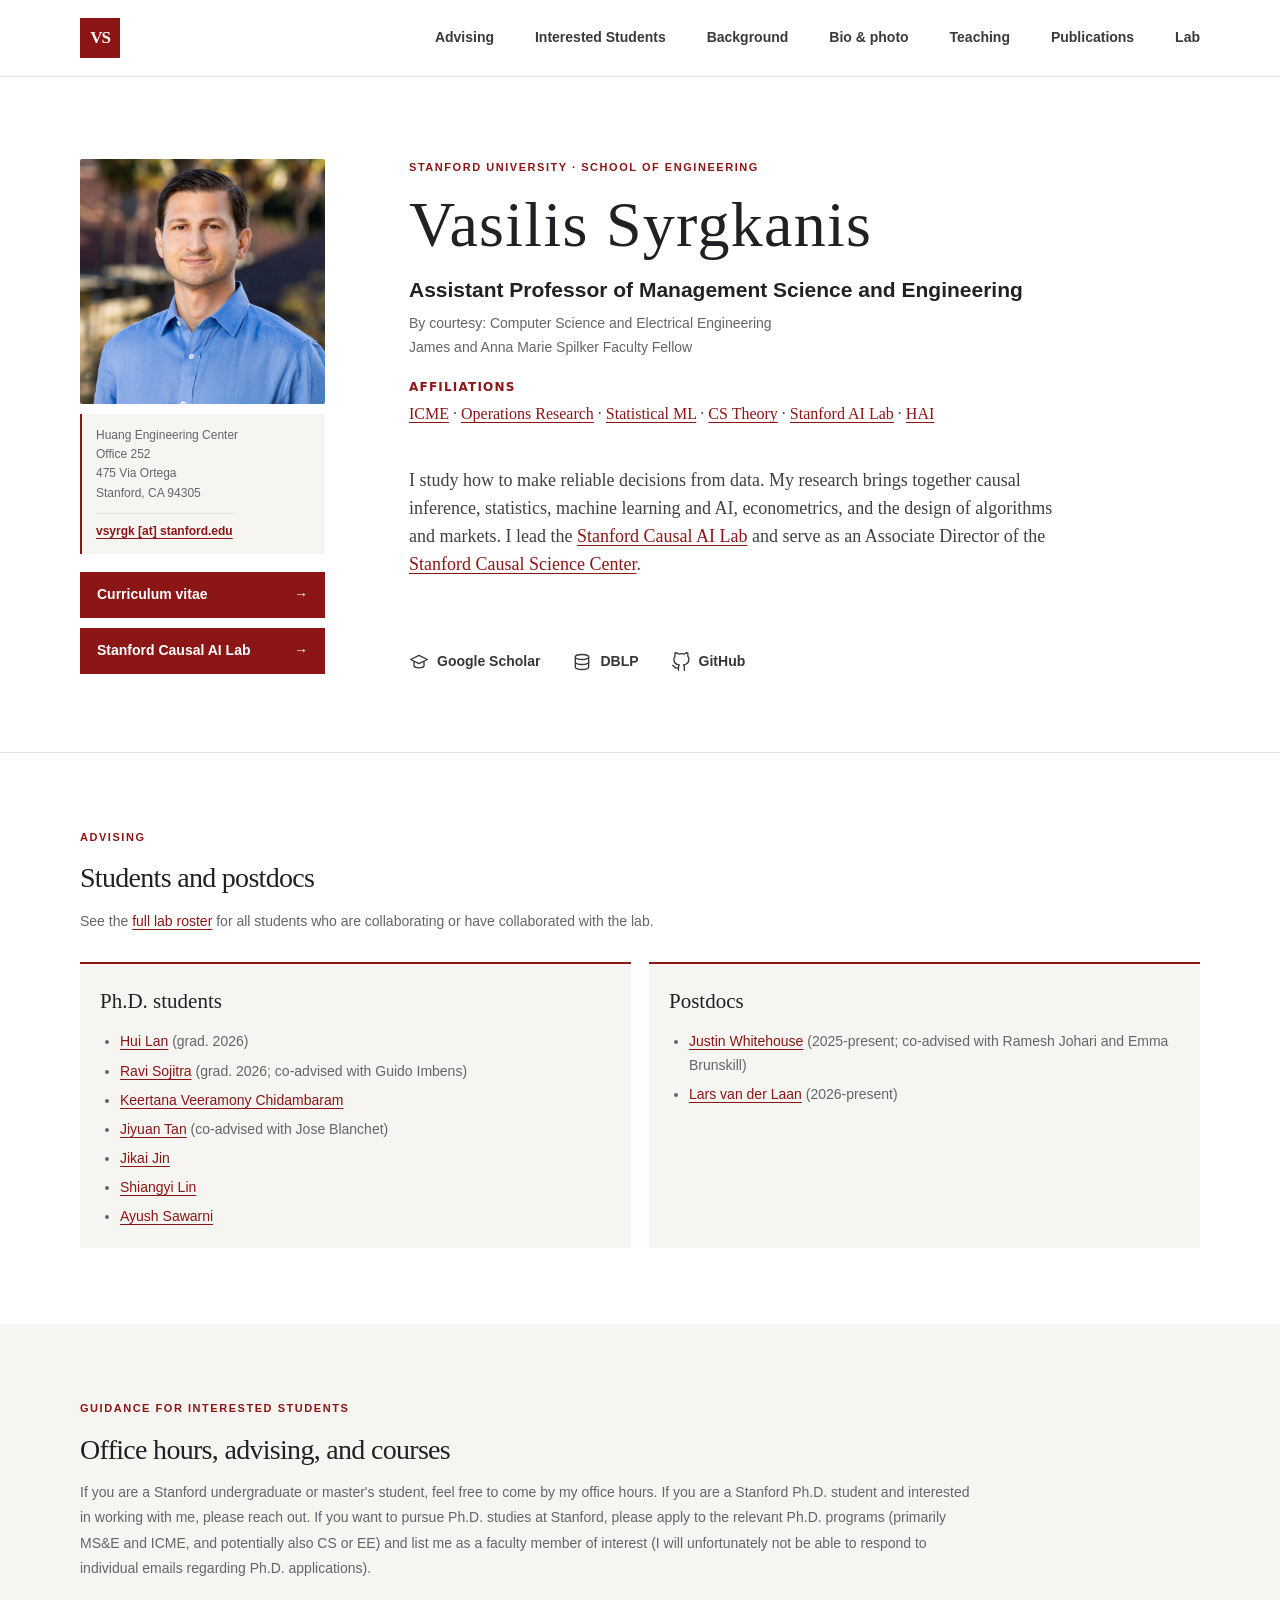
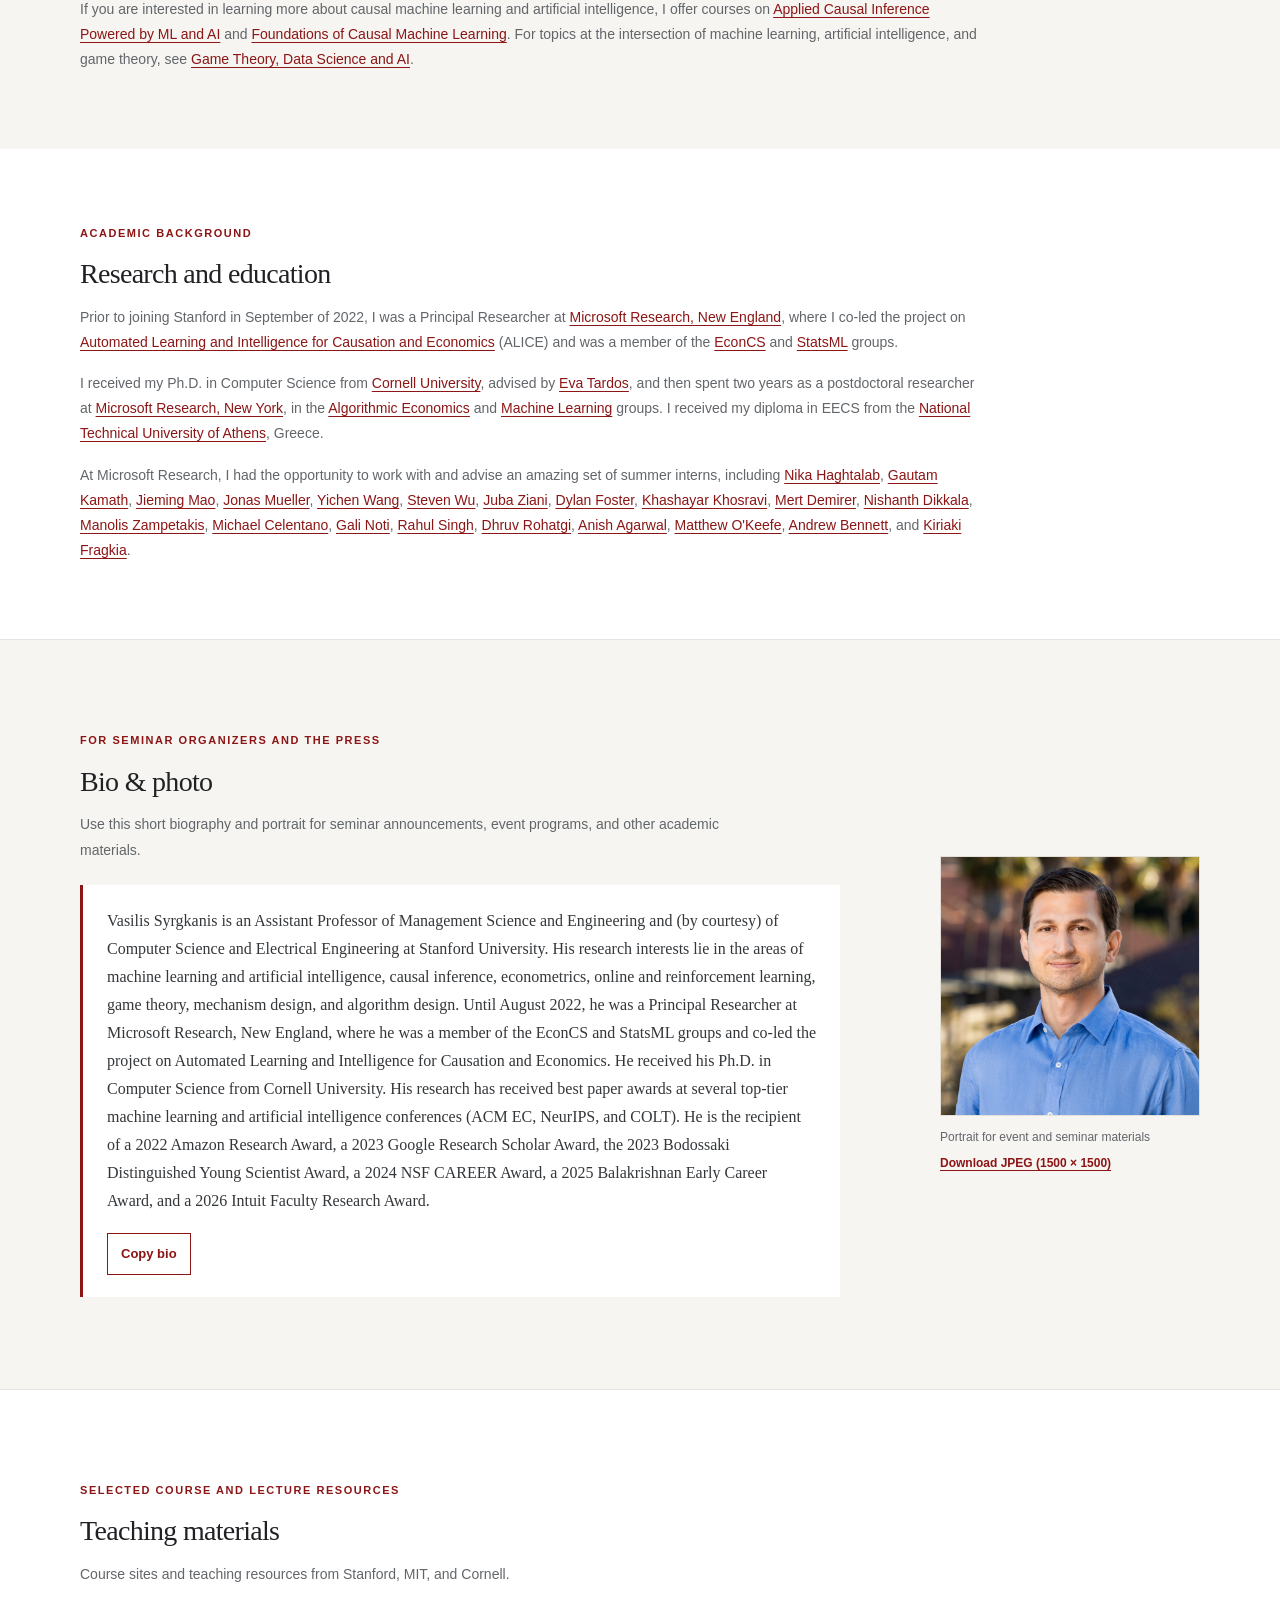
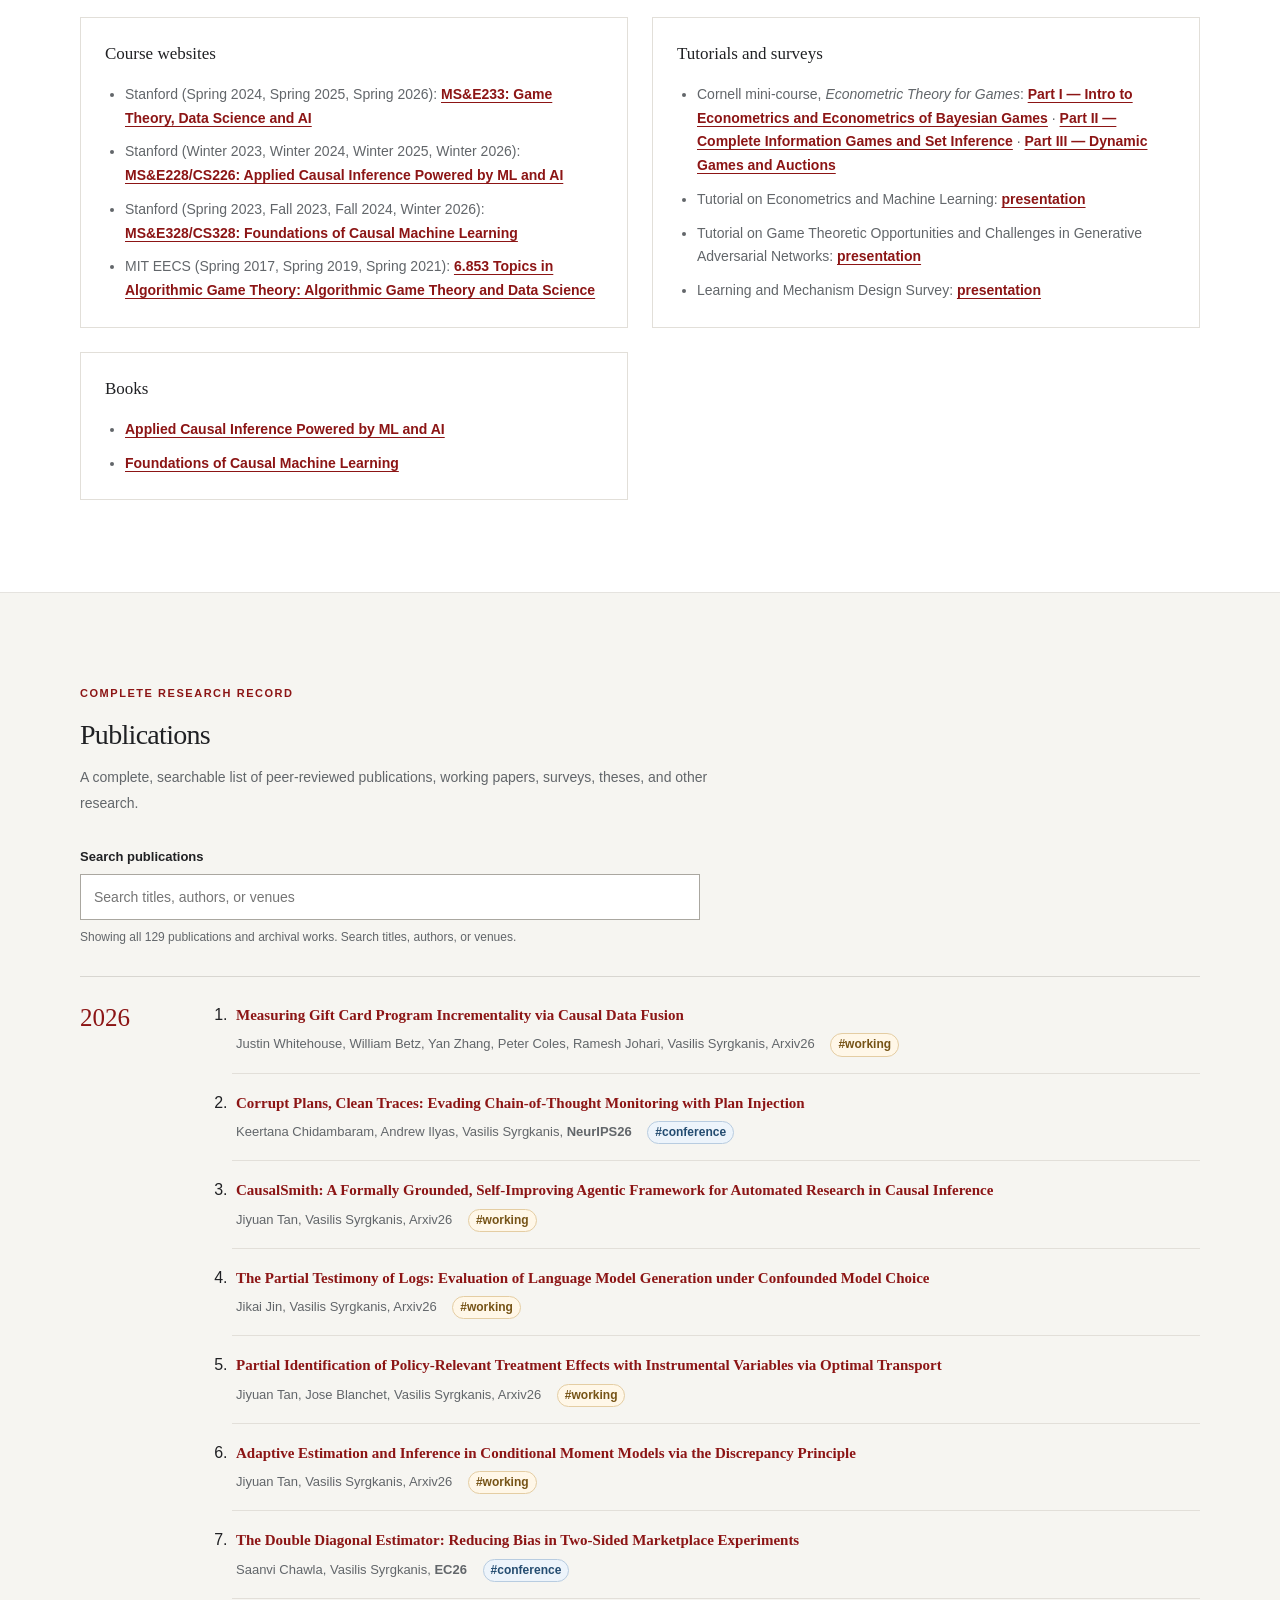
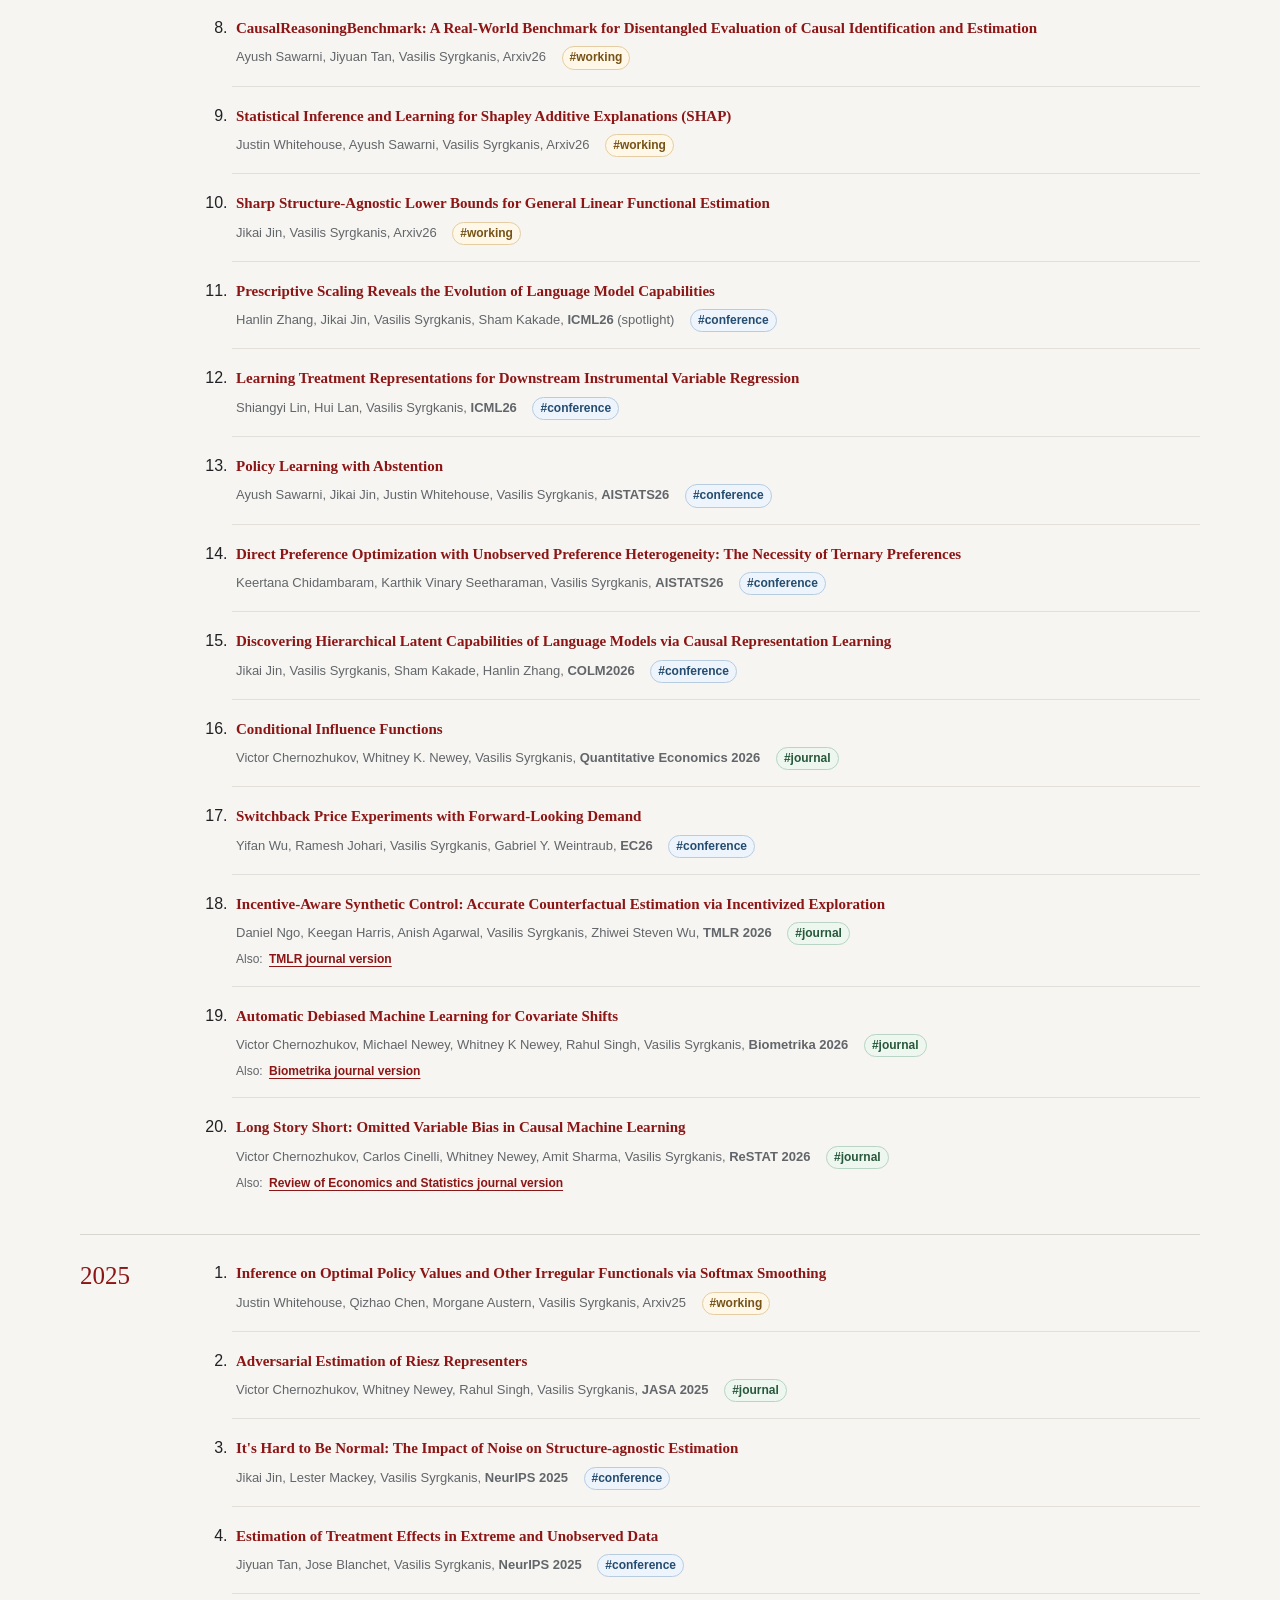
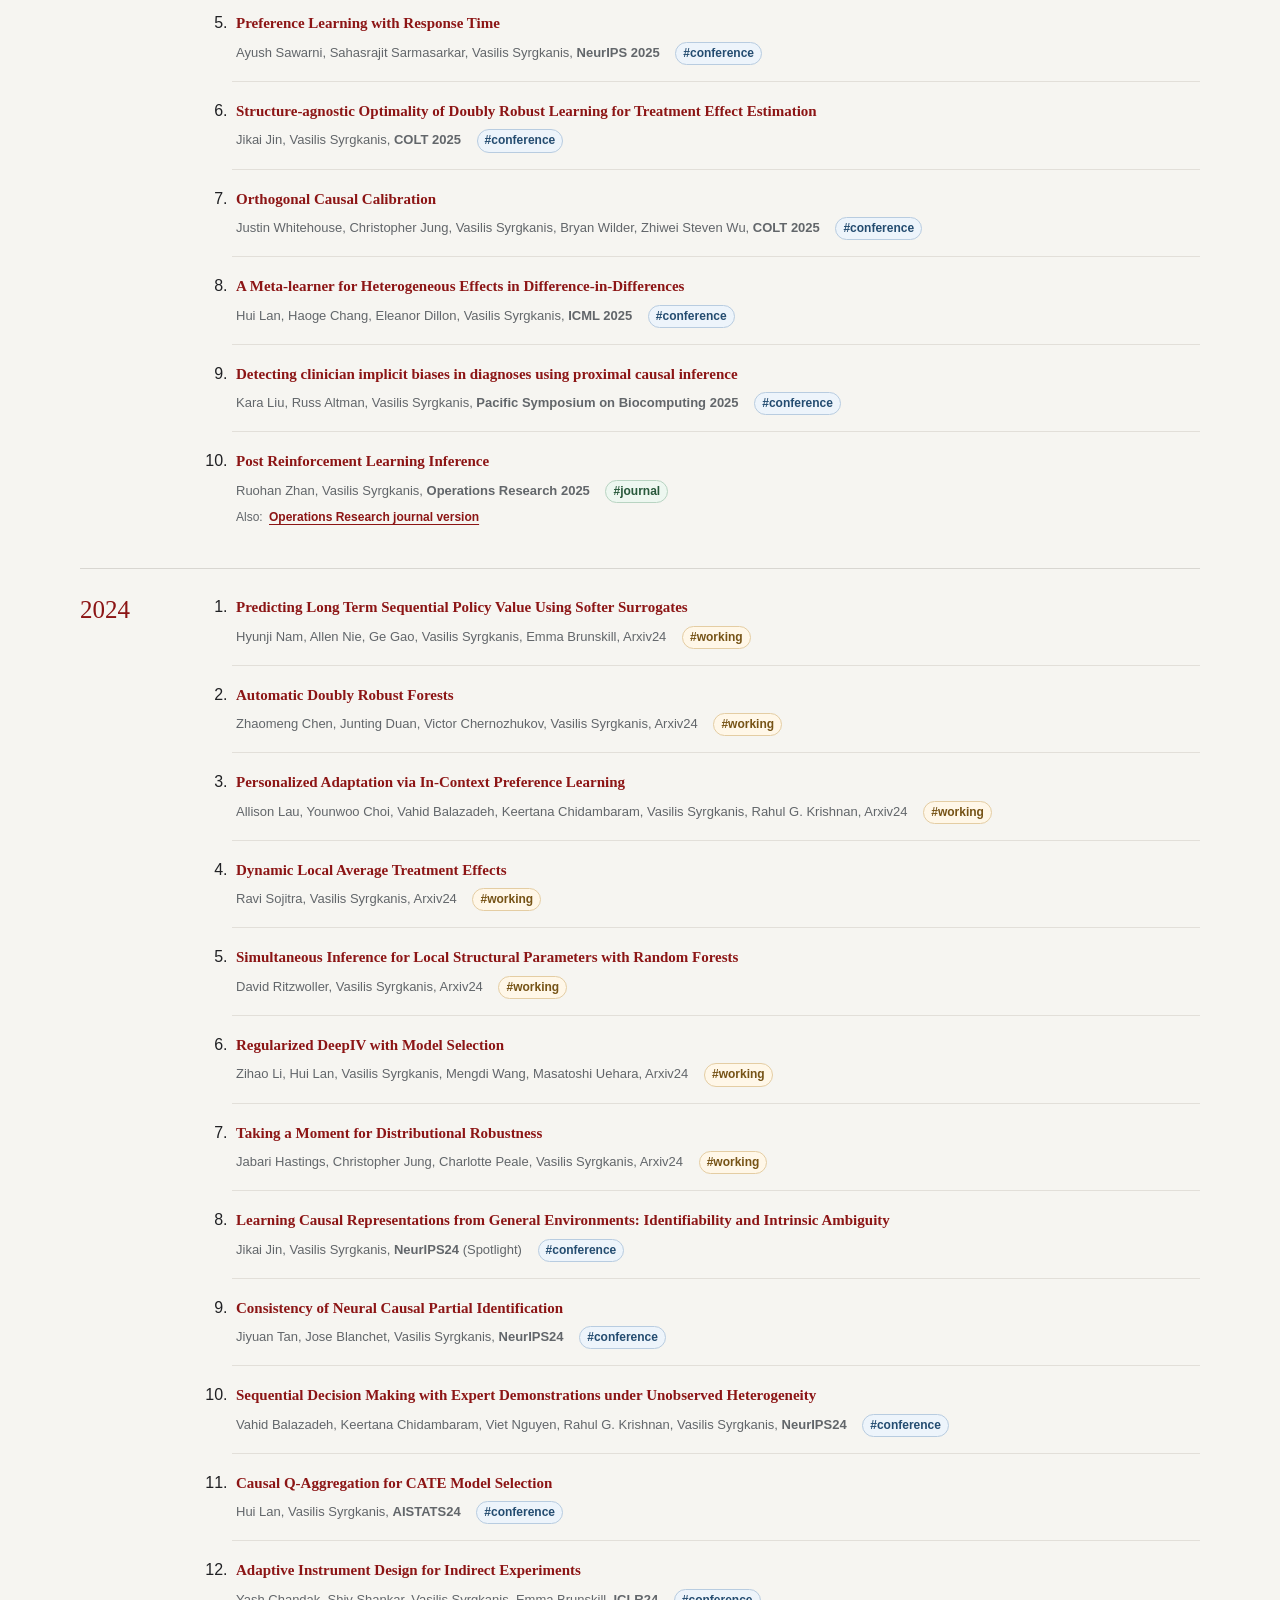
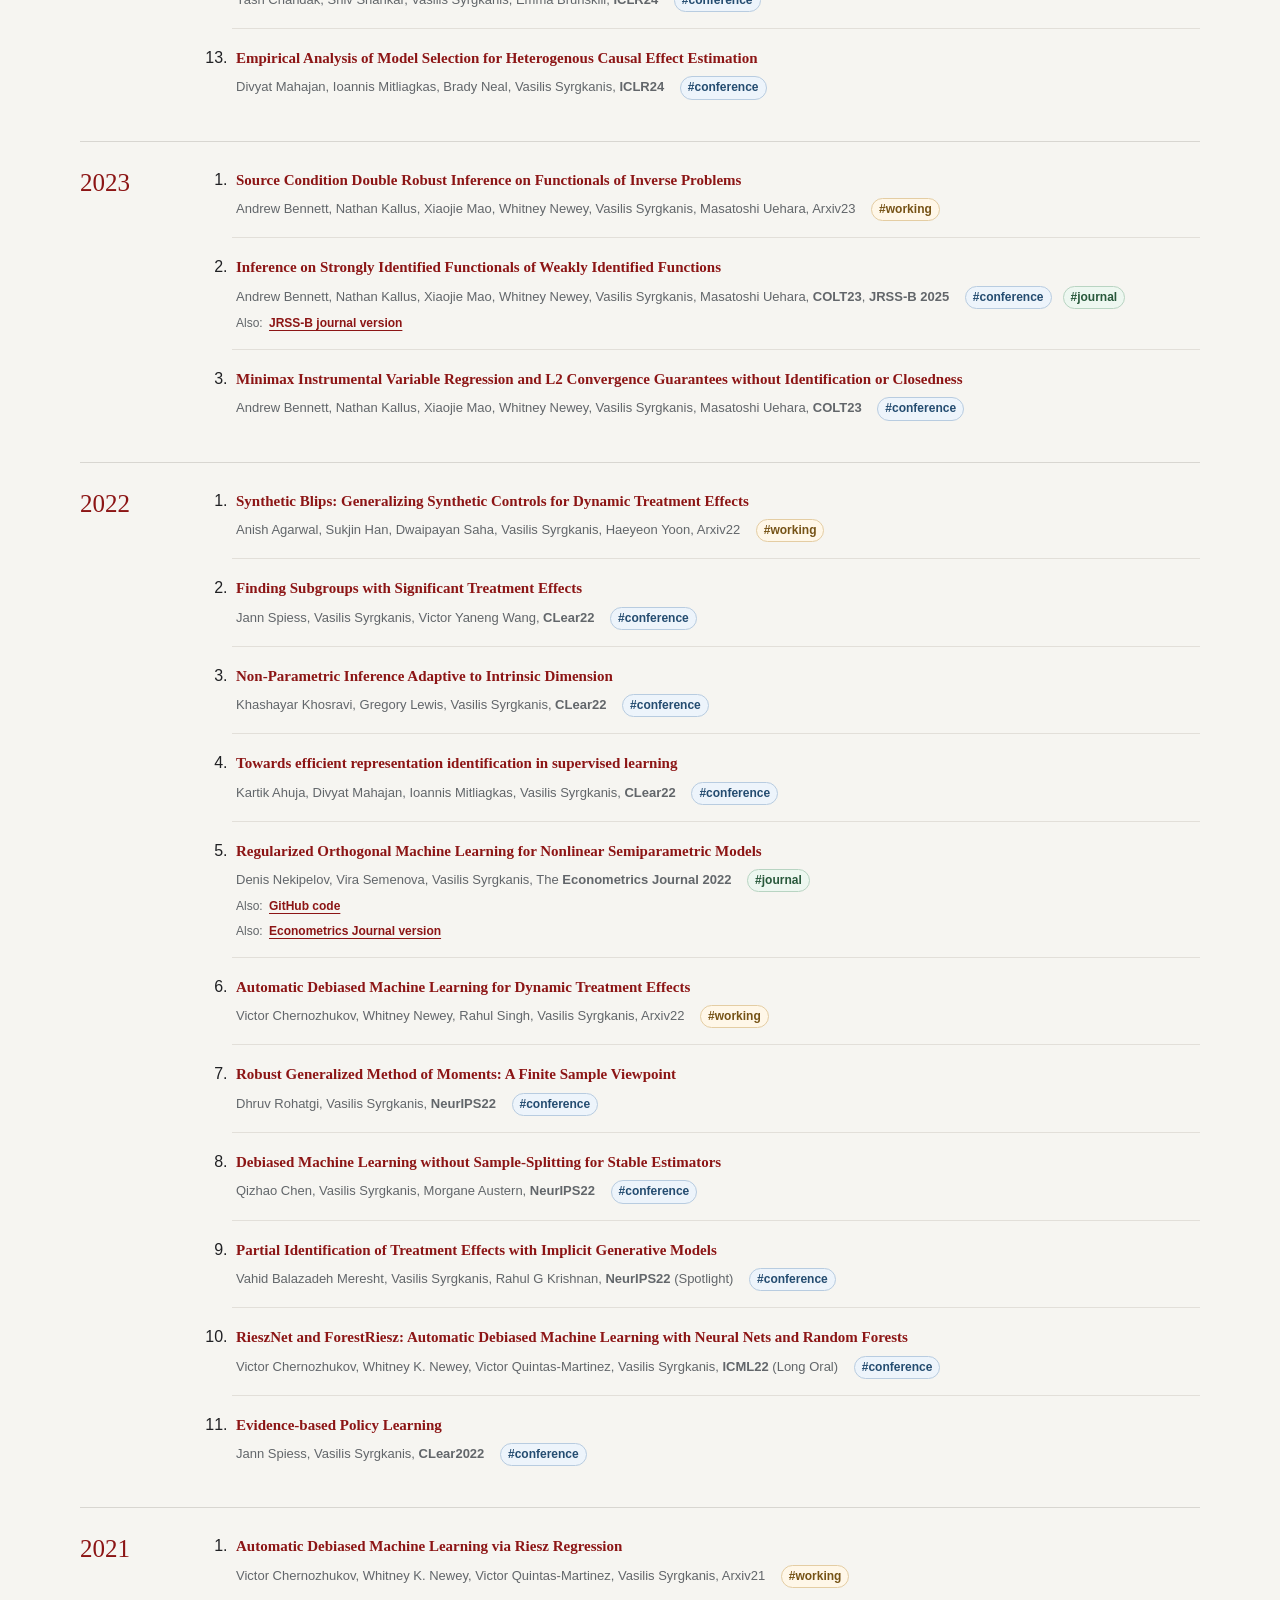
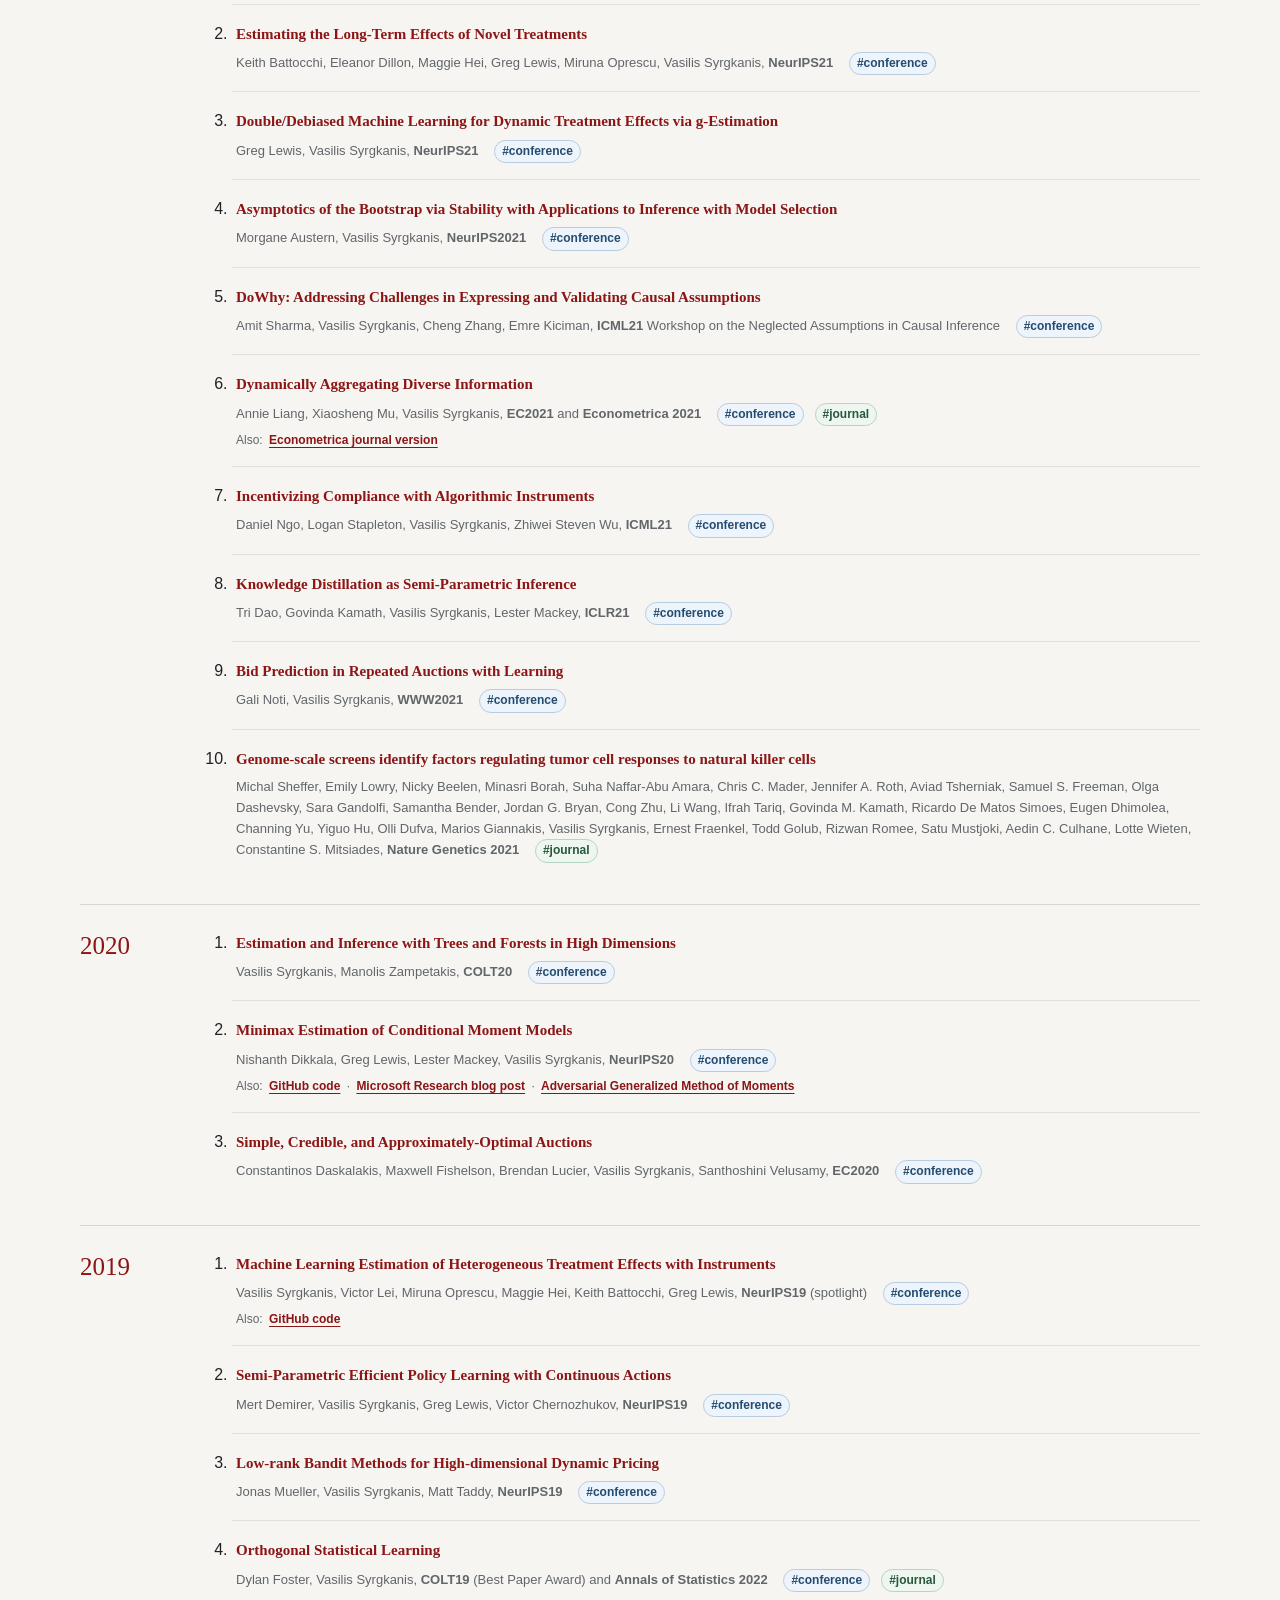
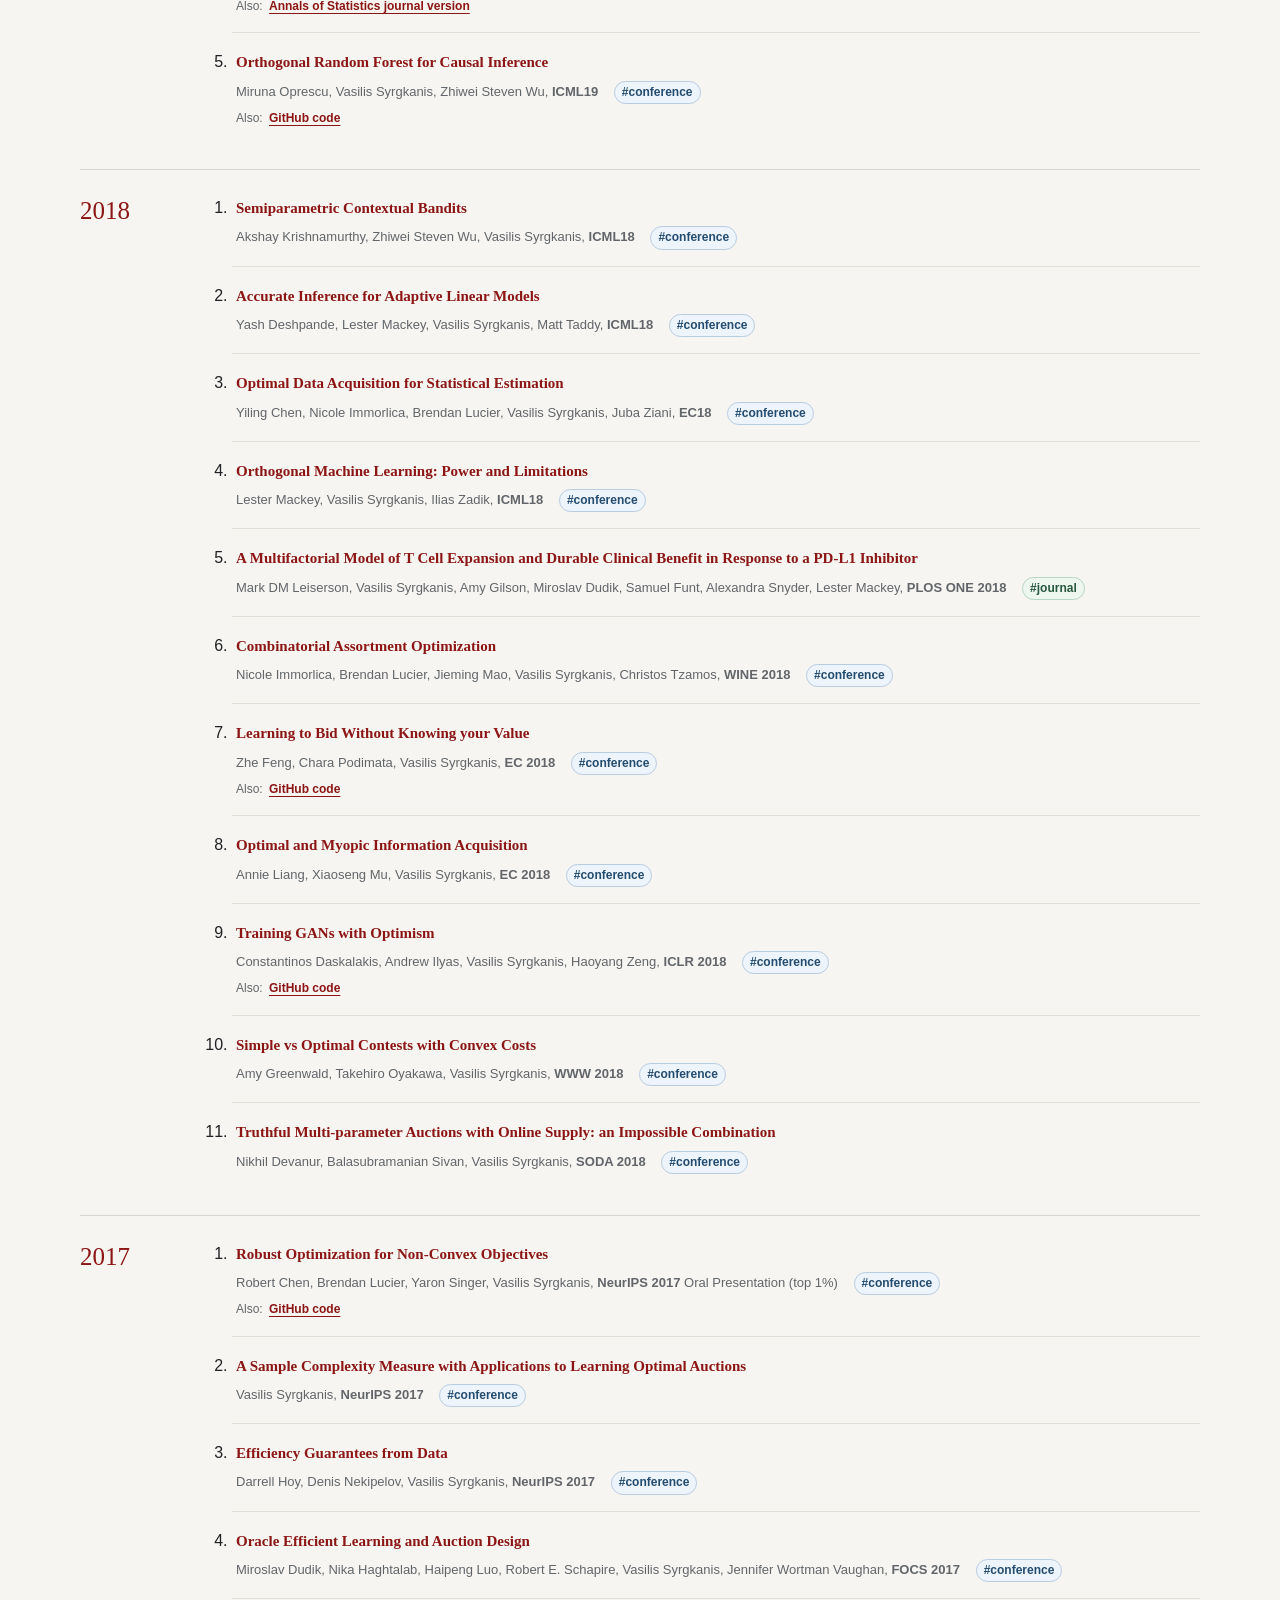
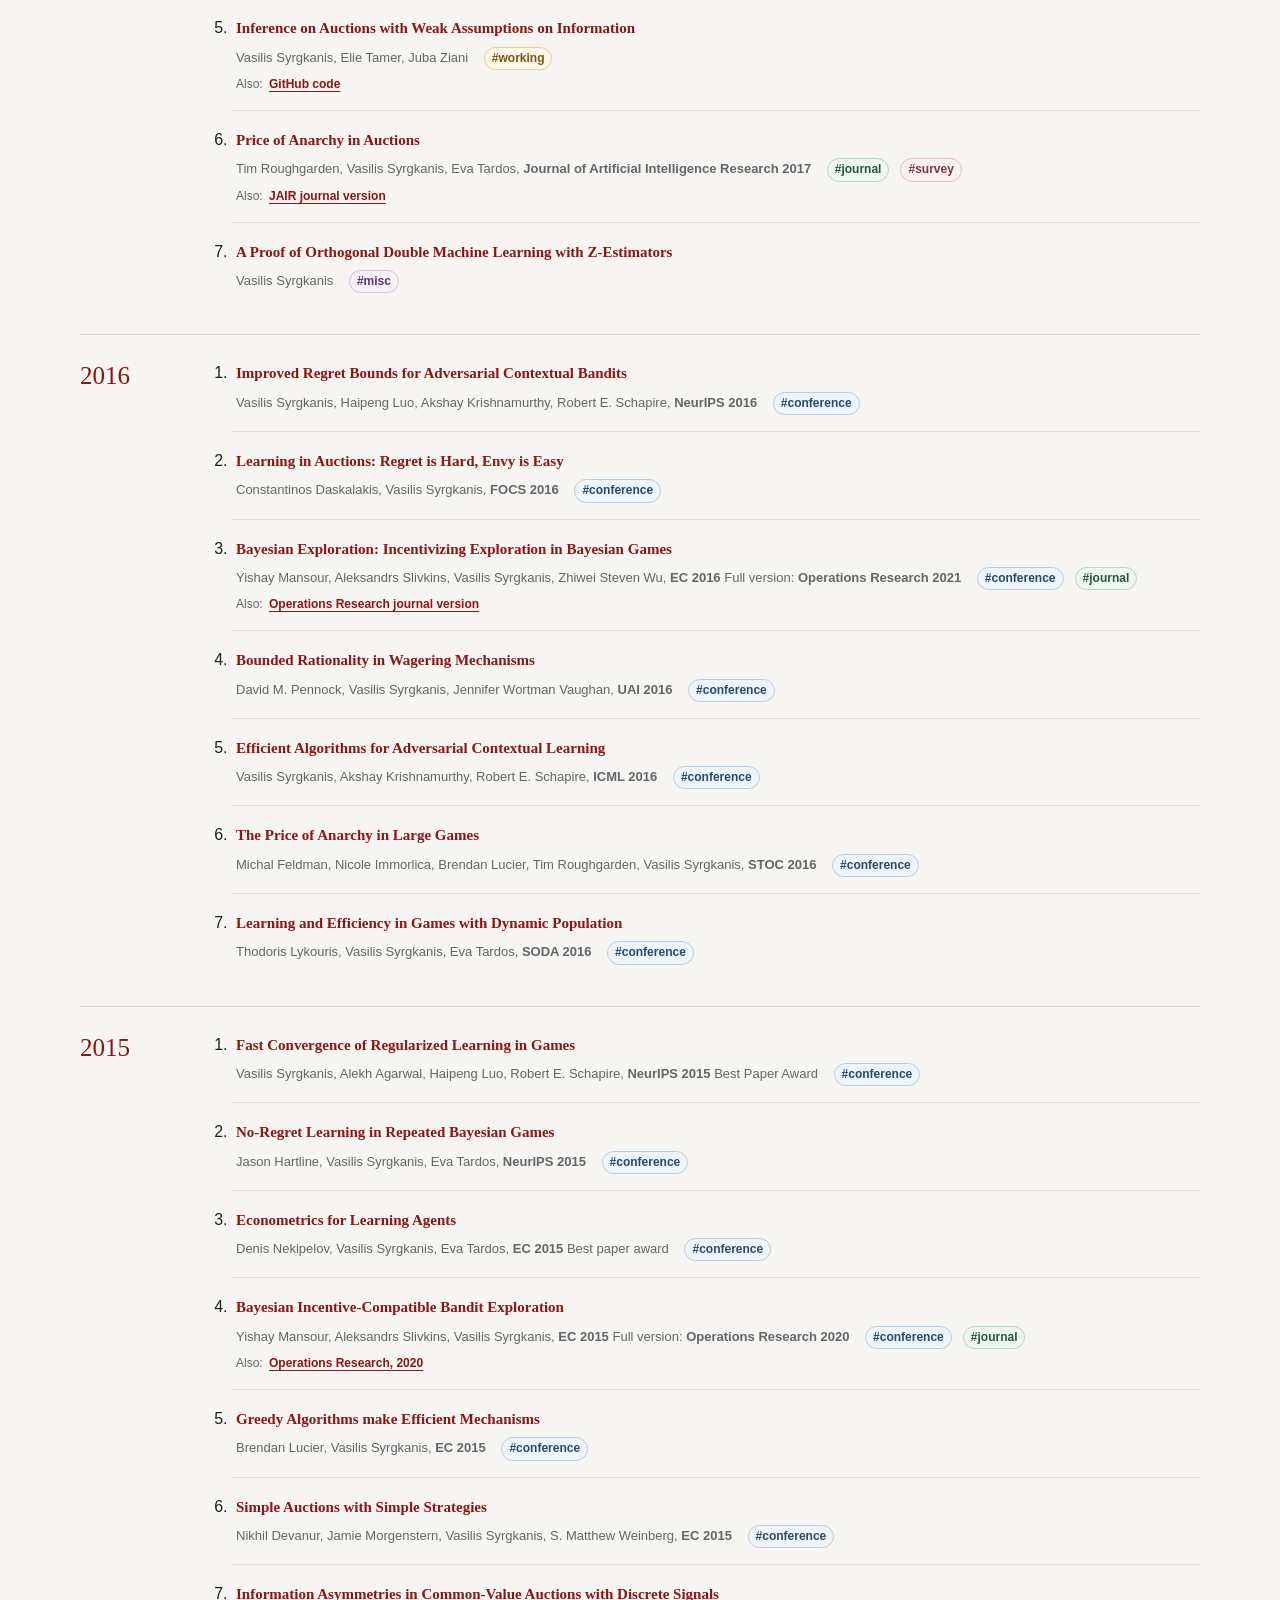
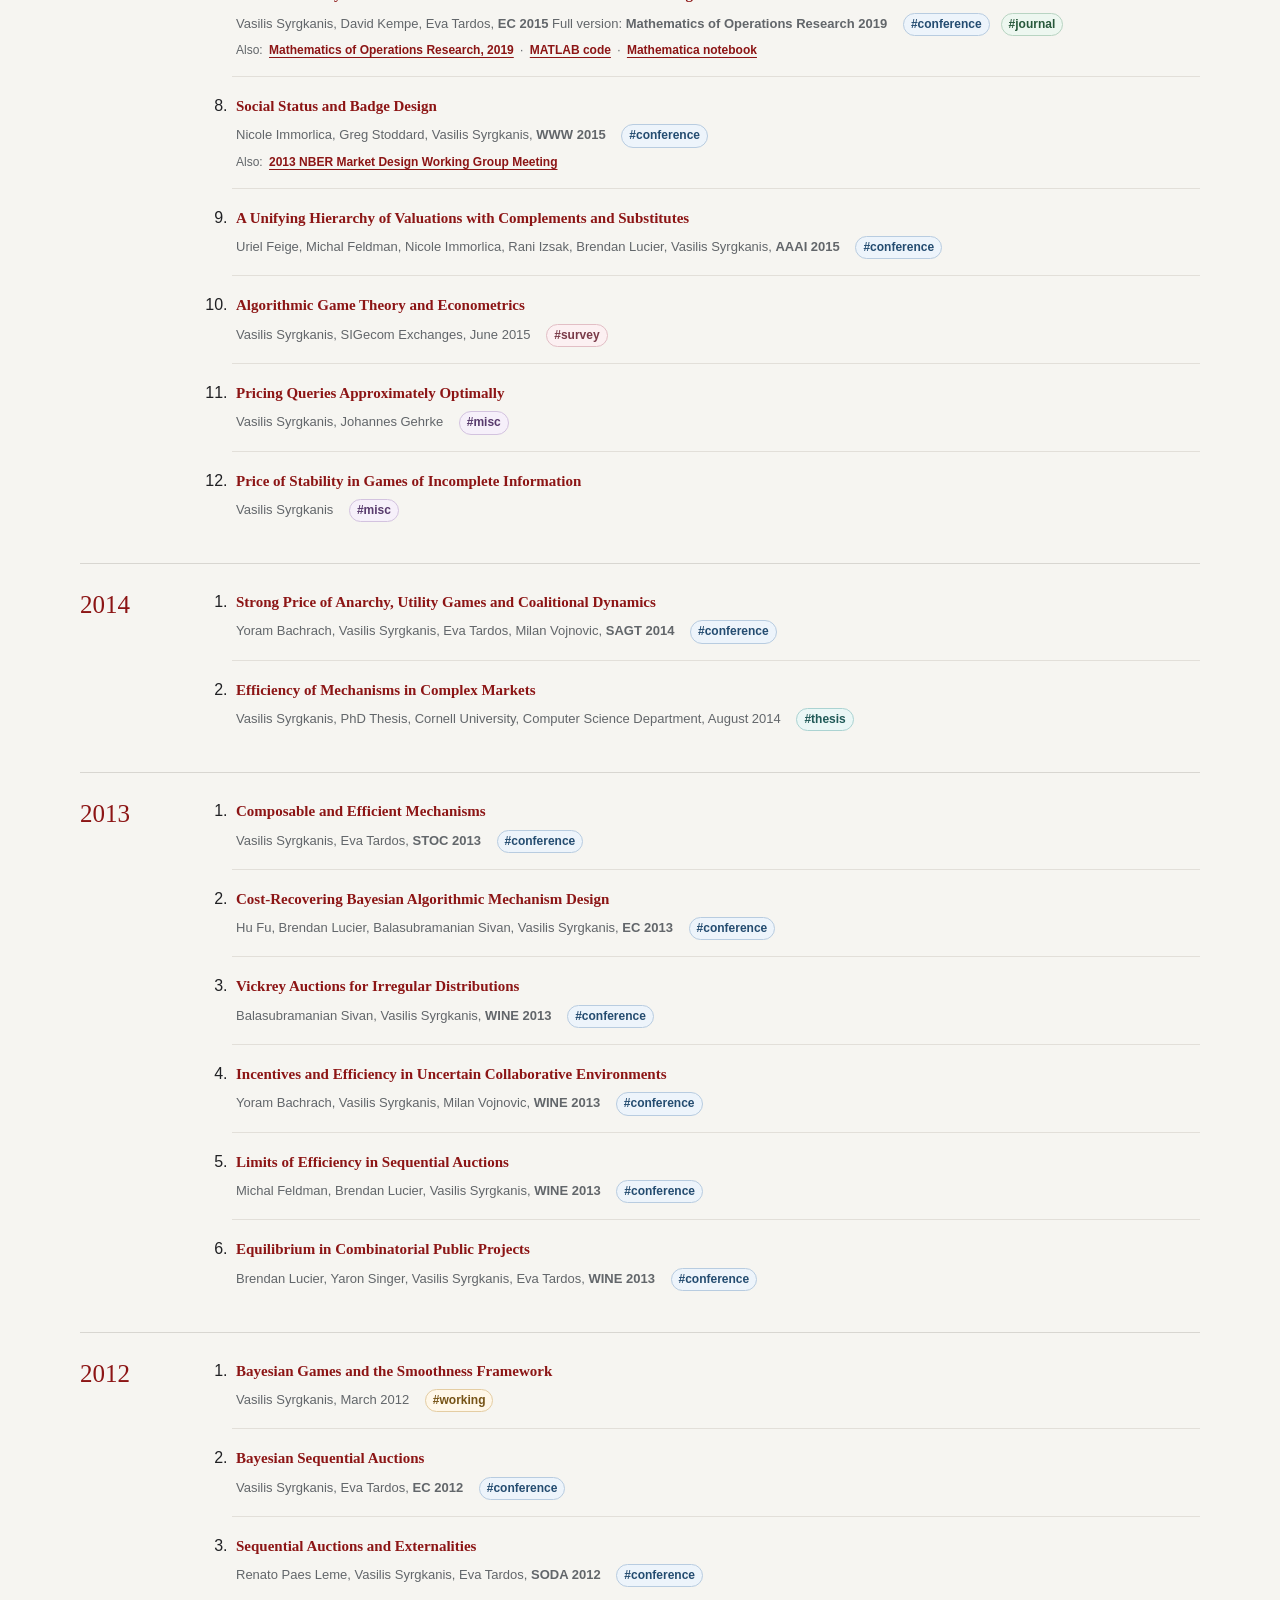
==== commit 5776d267: "Add co-advising notes to roster Co-authored-by: Copilot <223556219+Copilot@users.noreply.github.com>" ====
--- a/index.html
+++ b/index.html
@@ -89,9 +89,9 @@
 						<h3 id="phd-advisees-heading">Ph.D. students</h3>
 						<ul>
 							<li><a href="https://hlan-98.github.io/">Hui Lan</a> (grad. 2026)</li>
-							<li><a href="https://ravisoji.com/">Ravi Sojitra</a> (grad. 2026)</li>
+							<li><a href="https://ravisoji.com/">Ravi Sojitra</a> (grad. 2026; co-advised with Guido Imbens)</li>
 							<li><a href="https://keertanavc.github.io/">Keertana Veeramony Chidambaram</a></li>
-							<li><a href="https://jiyuan-tan.github.io/">Jiyuan Tan</a></li>
+							<li><a href="https://jiyuan-tan.github.io/">Jiyuan Tan</a> (co-advised with Jose Blanchet)</li>
 							<li><a href="https://jkjin.com/">Jikai Jin</a></li>
 							<li><a href="https://shiangyilin.github.io/">Shiangyi Lin</a></li>
 							<li><a href="https://sawarniayush.github.io/">Ayush Sawarni</a></li>
@@ -100,7 +100,7 @@
 					<section class="advising-group" aria-labelledby="postdocs-heading">
 						<h3 id="postdocs-heading">Postdocs</h3>
 						<ul>
-							<li><a href="https://jwhitehouse11.github.io/">Justin Whitehouse</a> (2025-present)</li>
+							<li><a href="https://jwhitehouse11.github.io/">Justin Whitehouse</a> (2025-present; co-advised with Ramesh Johari and Emma Brunskill)</li>
 							<li><a href="https://larsvanderlaan.github.io/">Lars van der Laan</a> (2026-present)</li>
 						</ul>
 					</section>
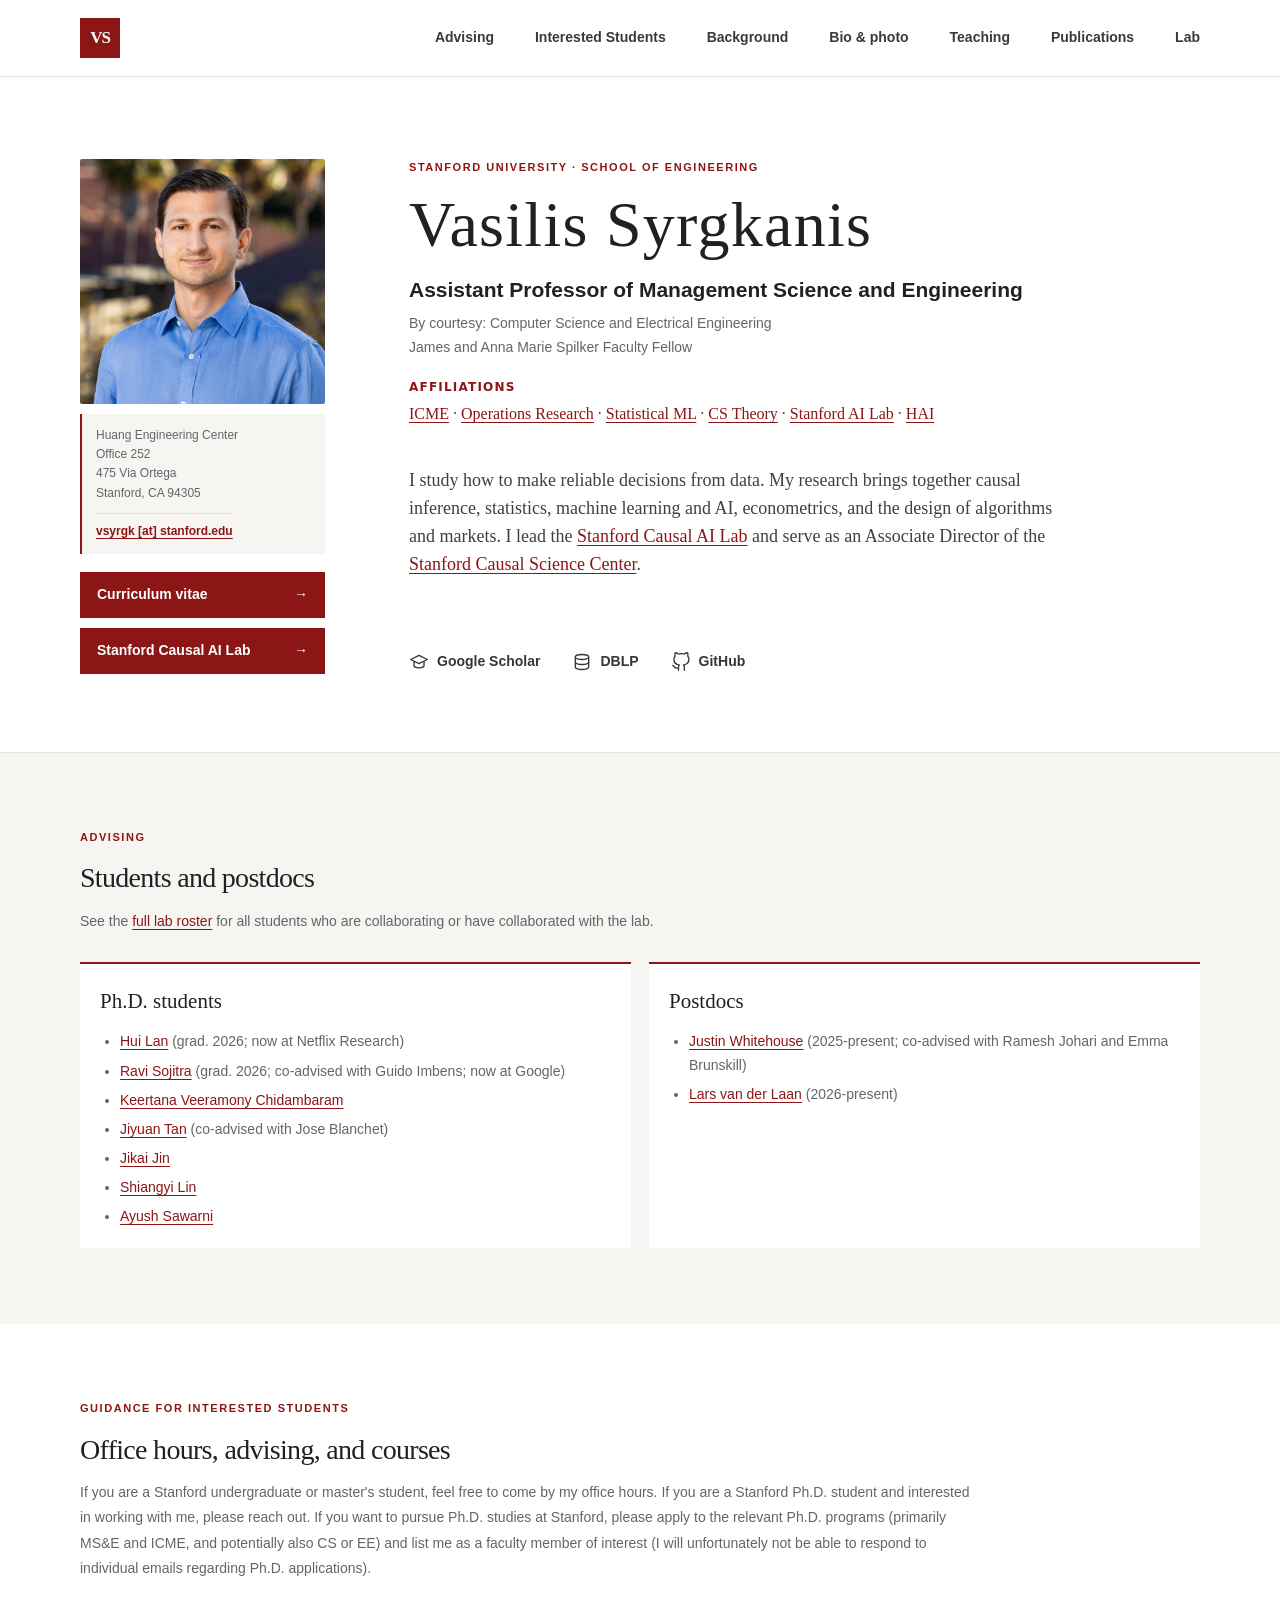
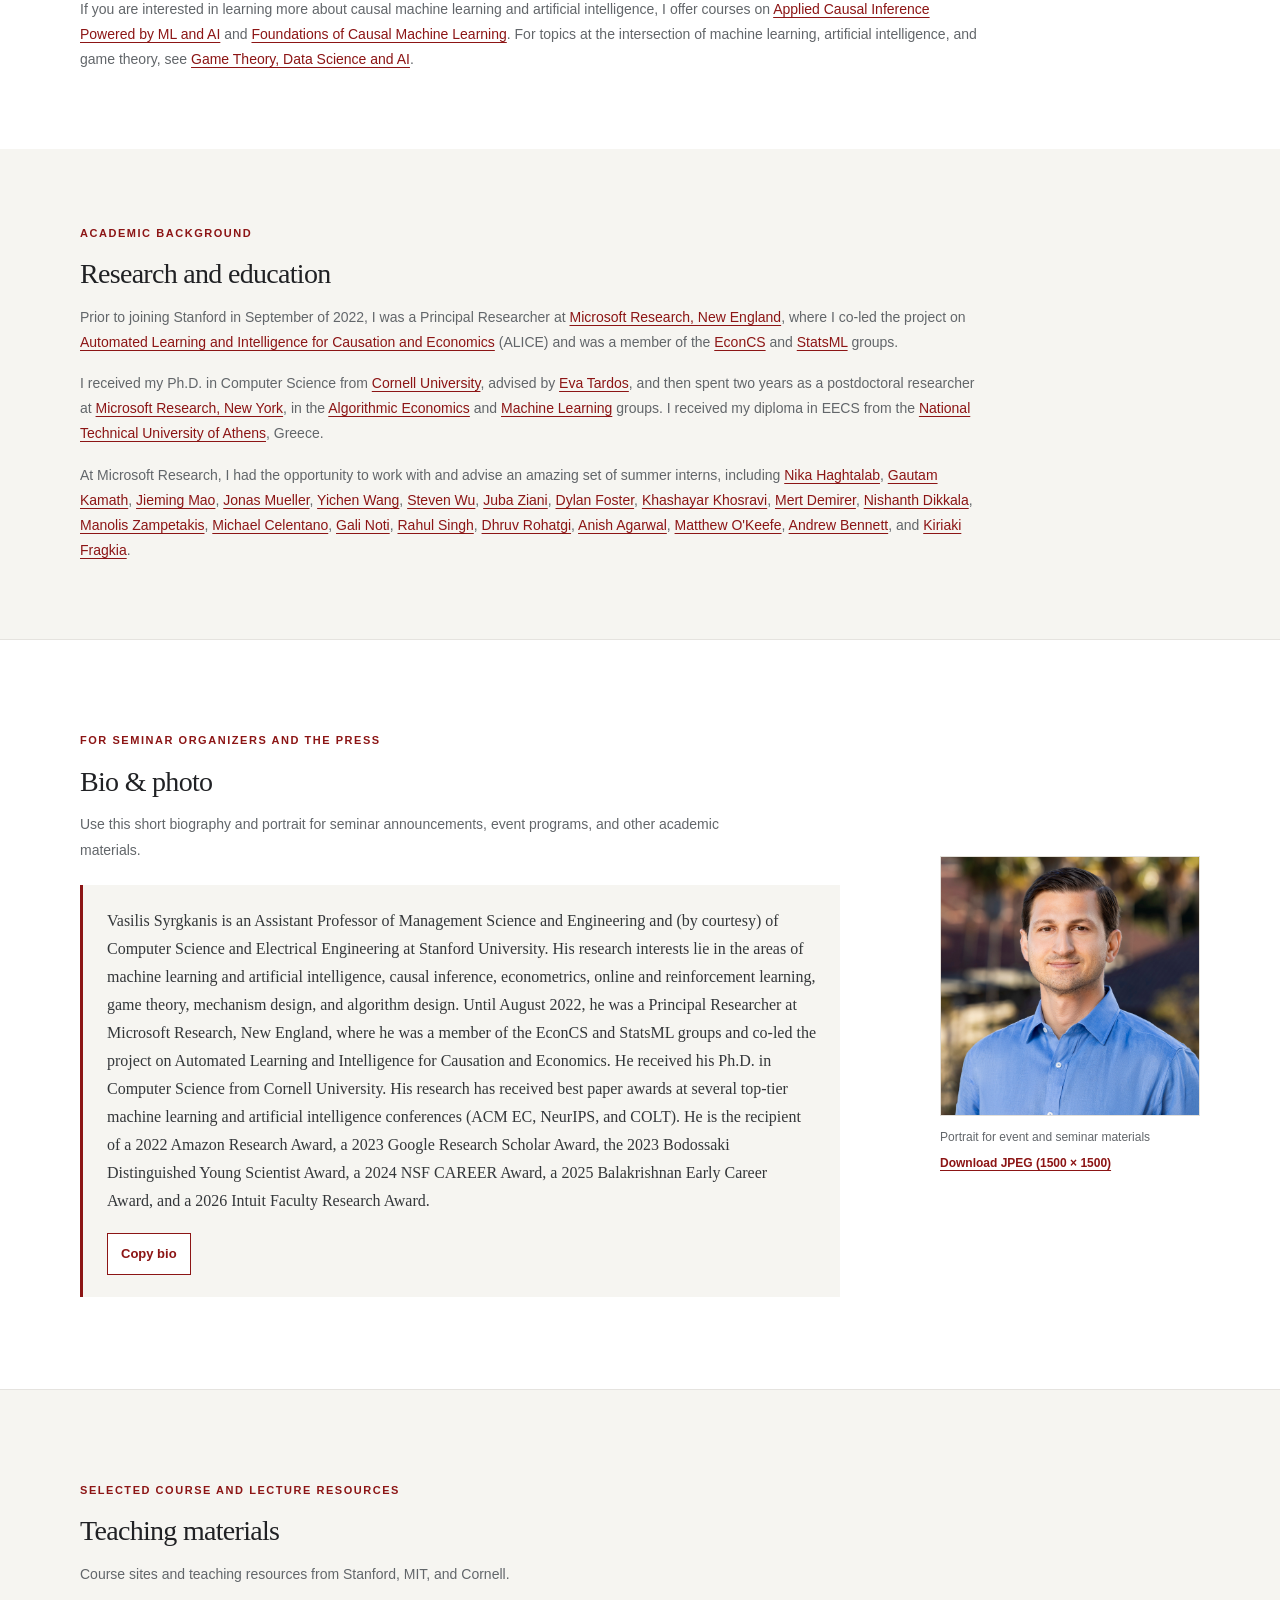
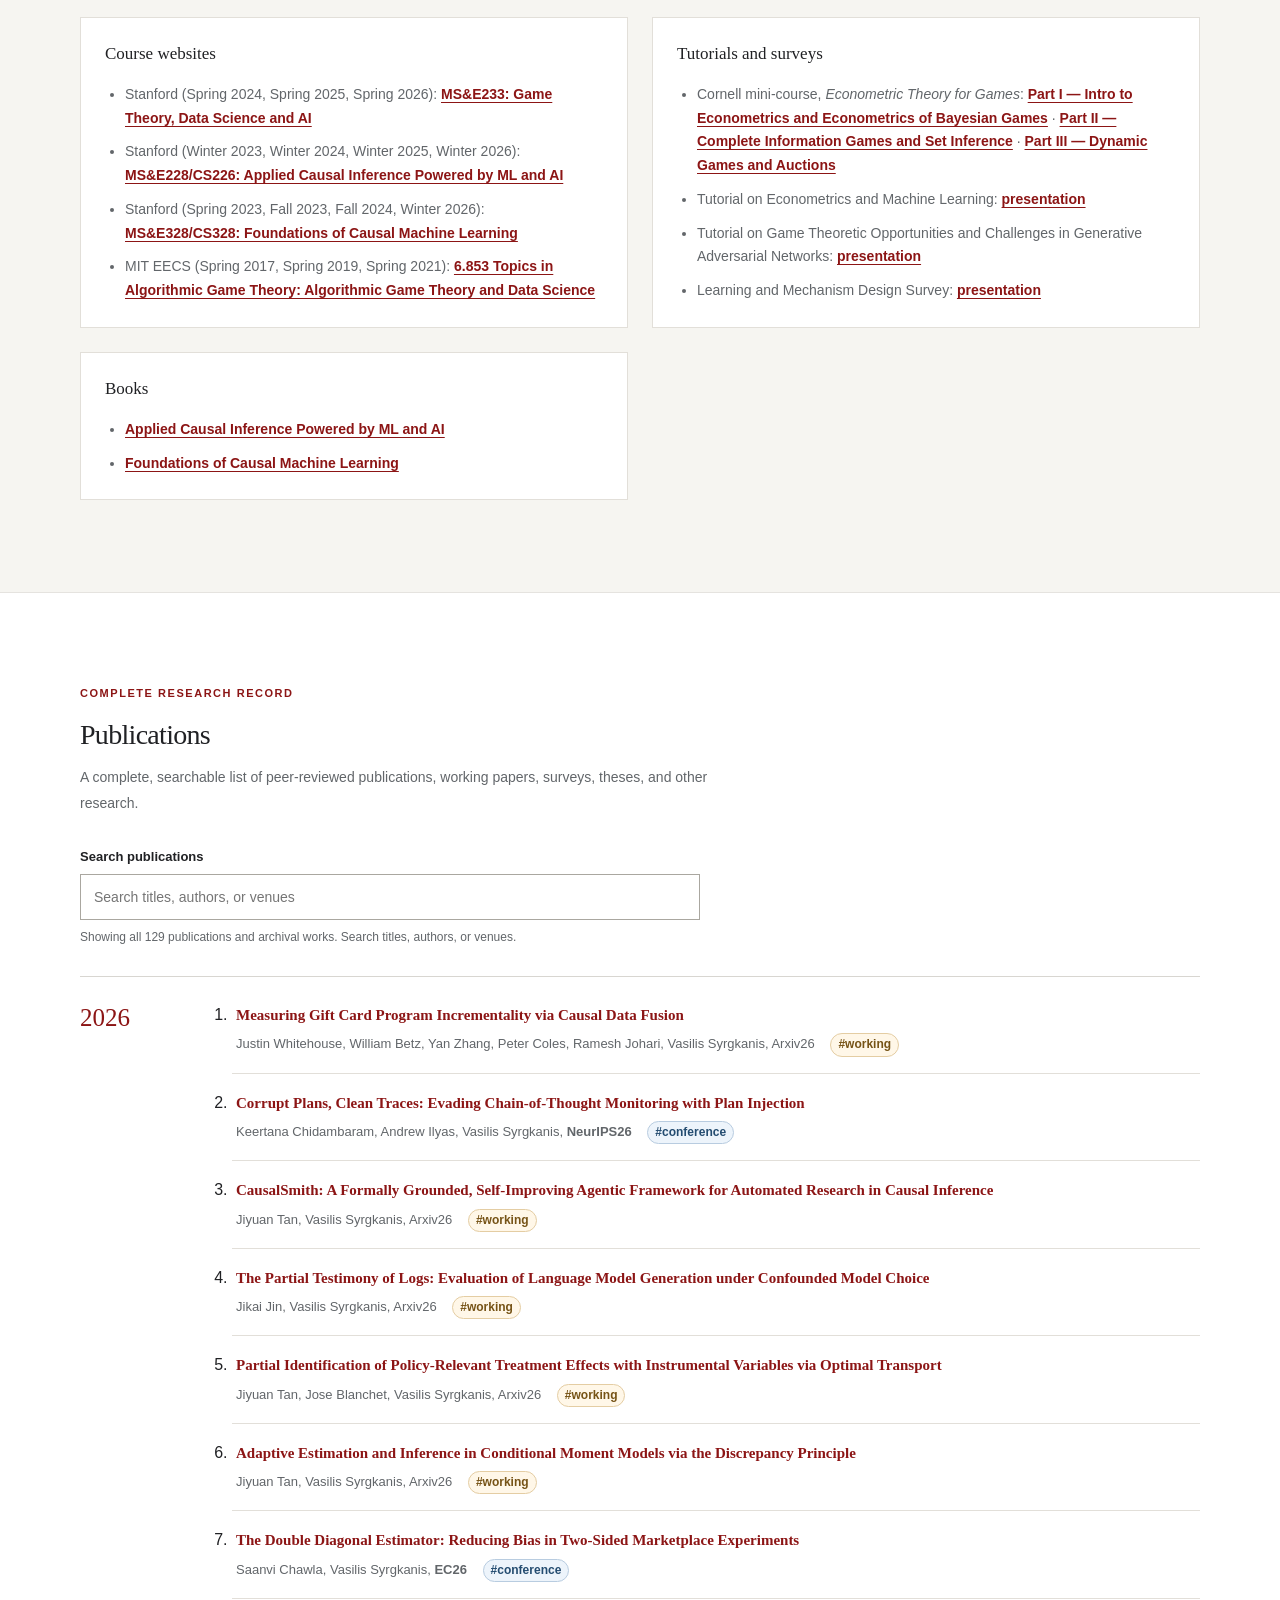
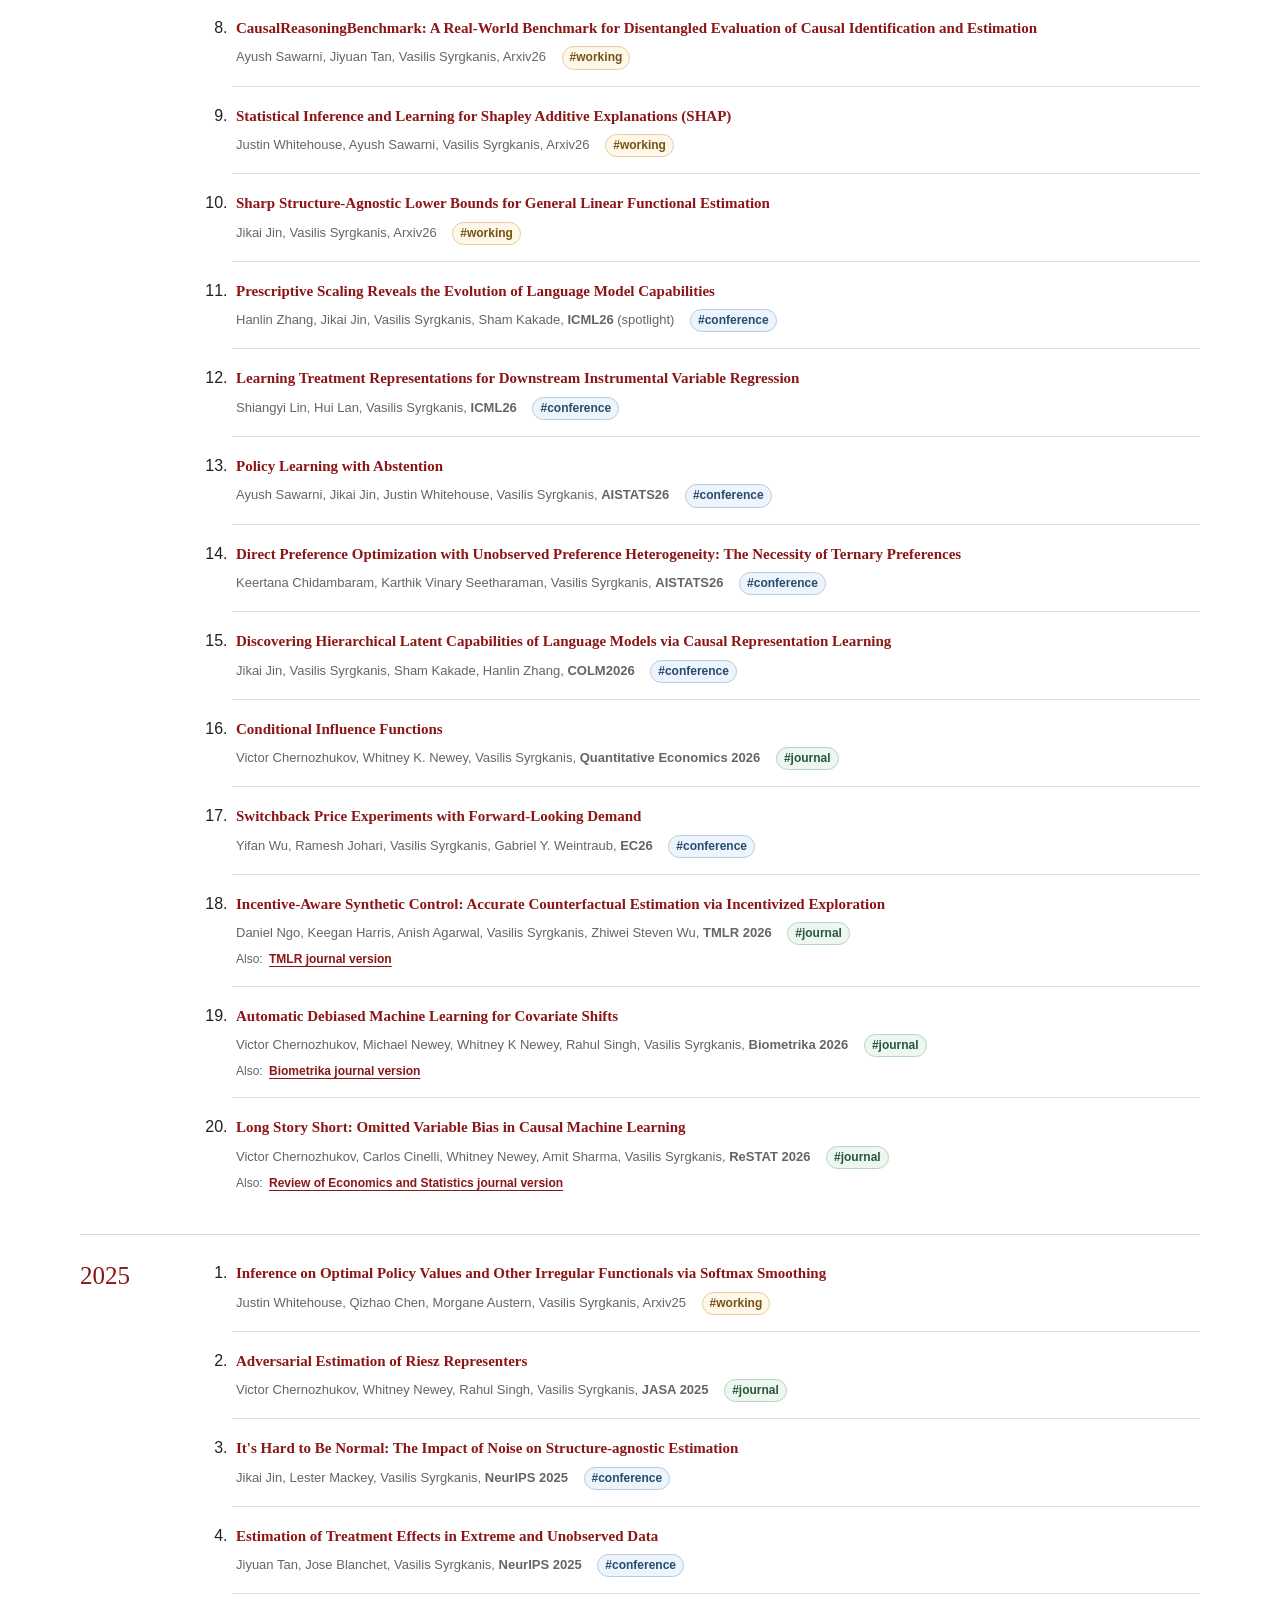
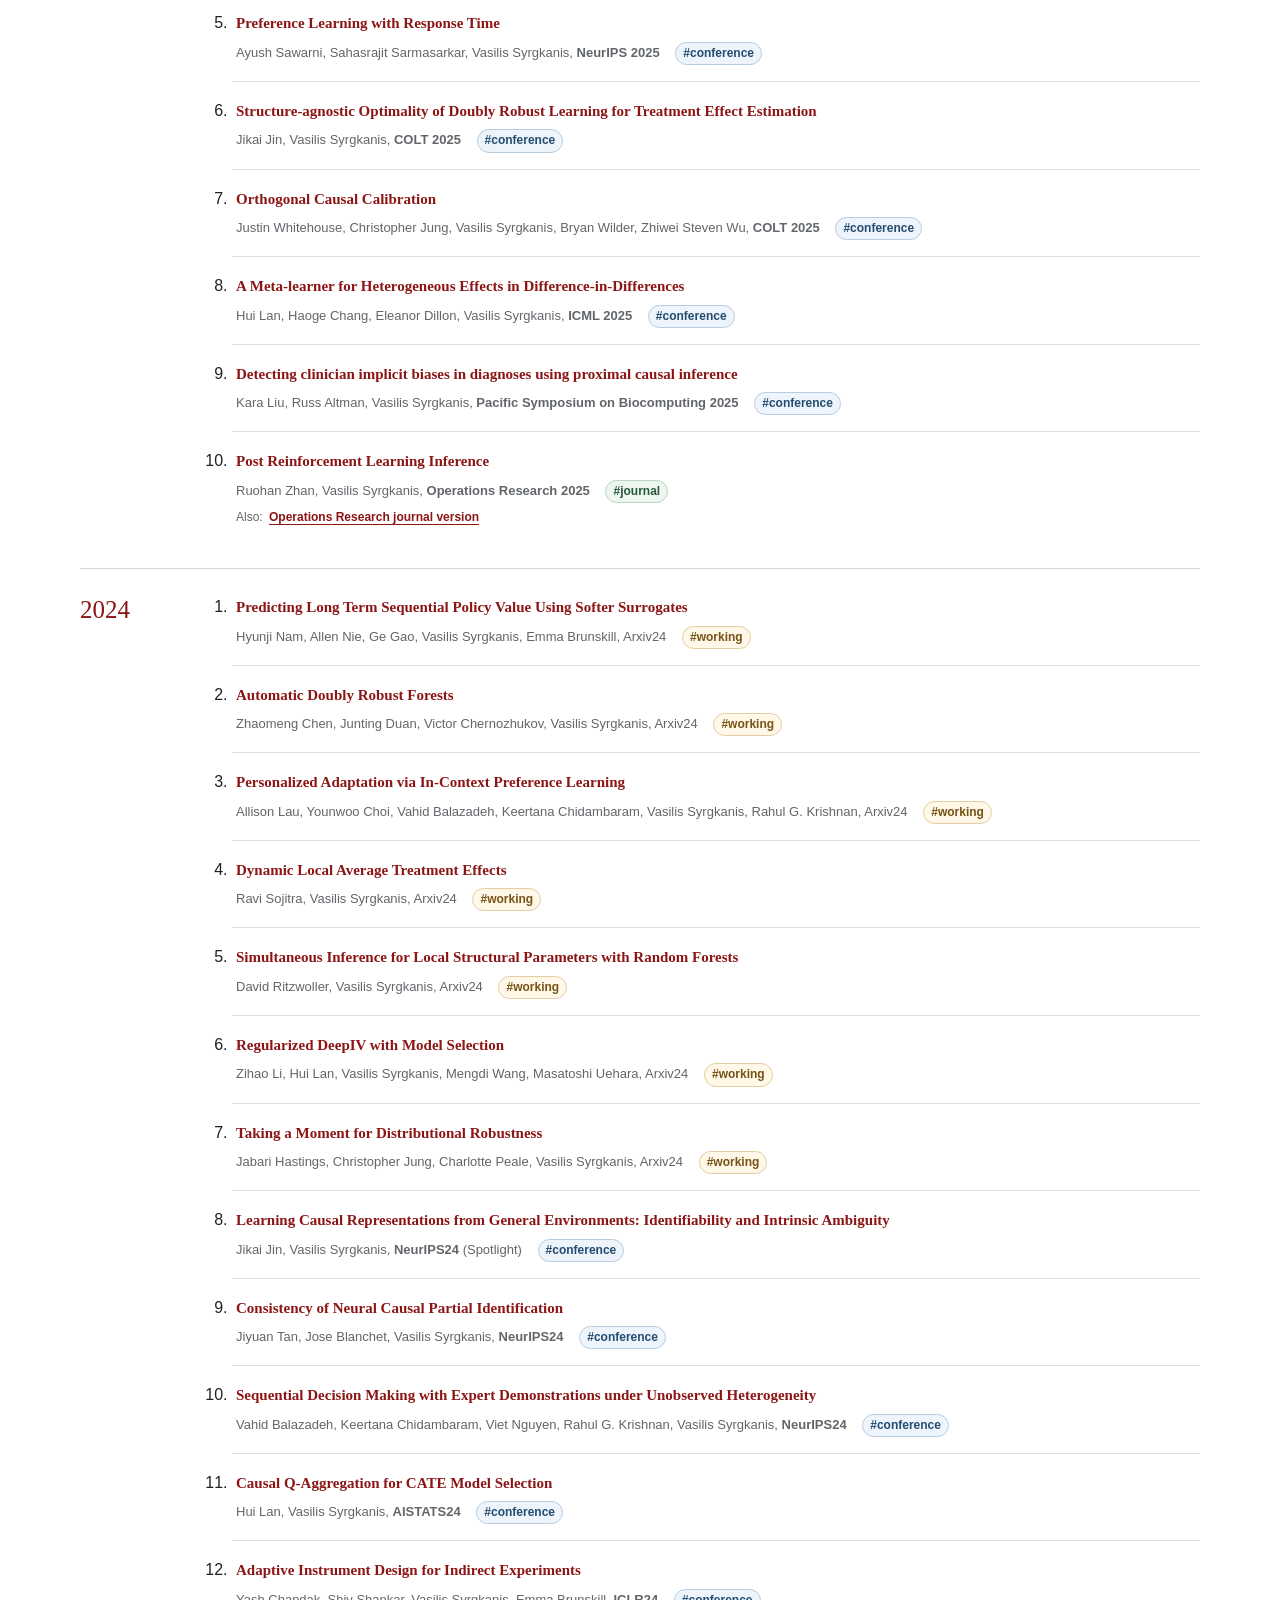
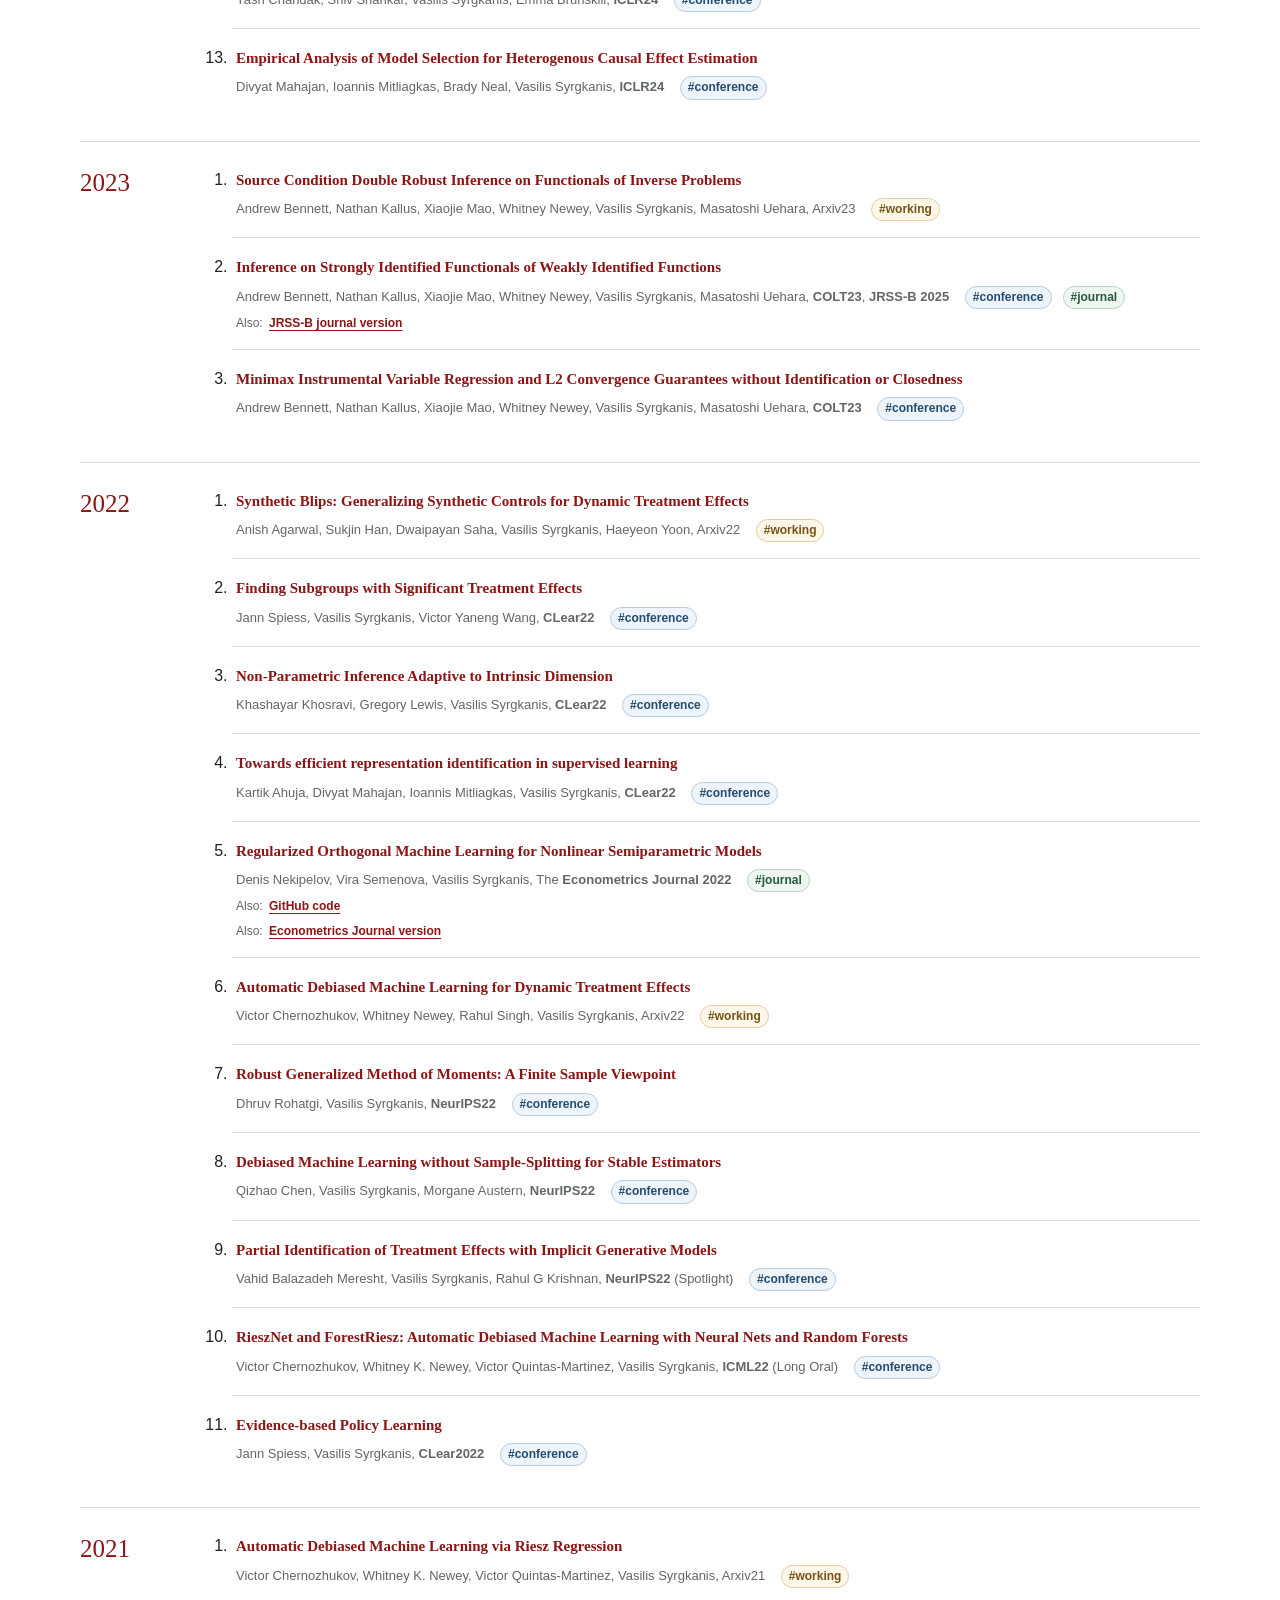
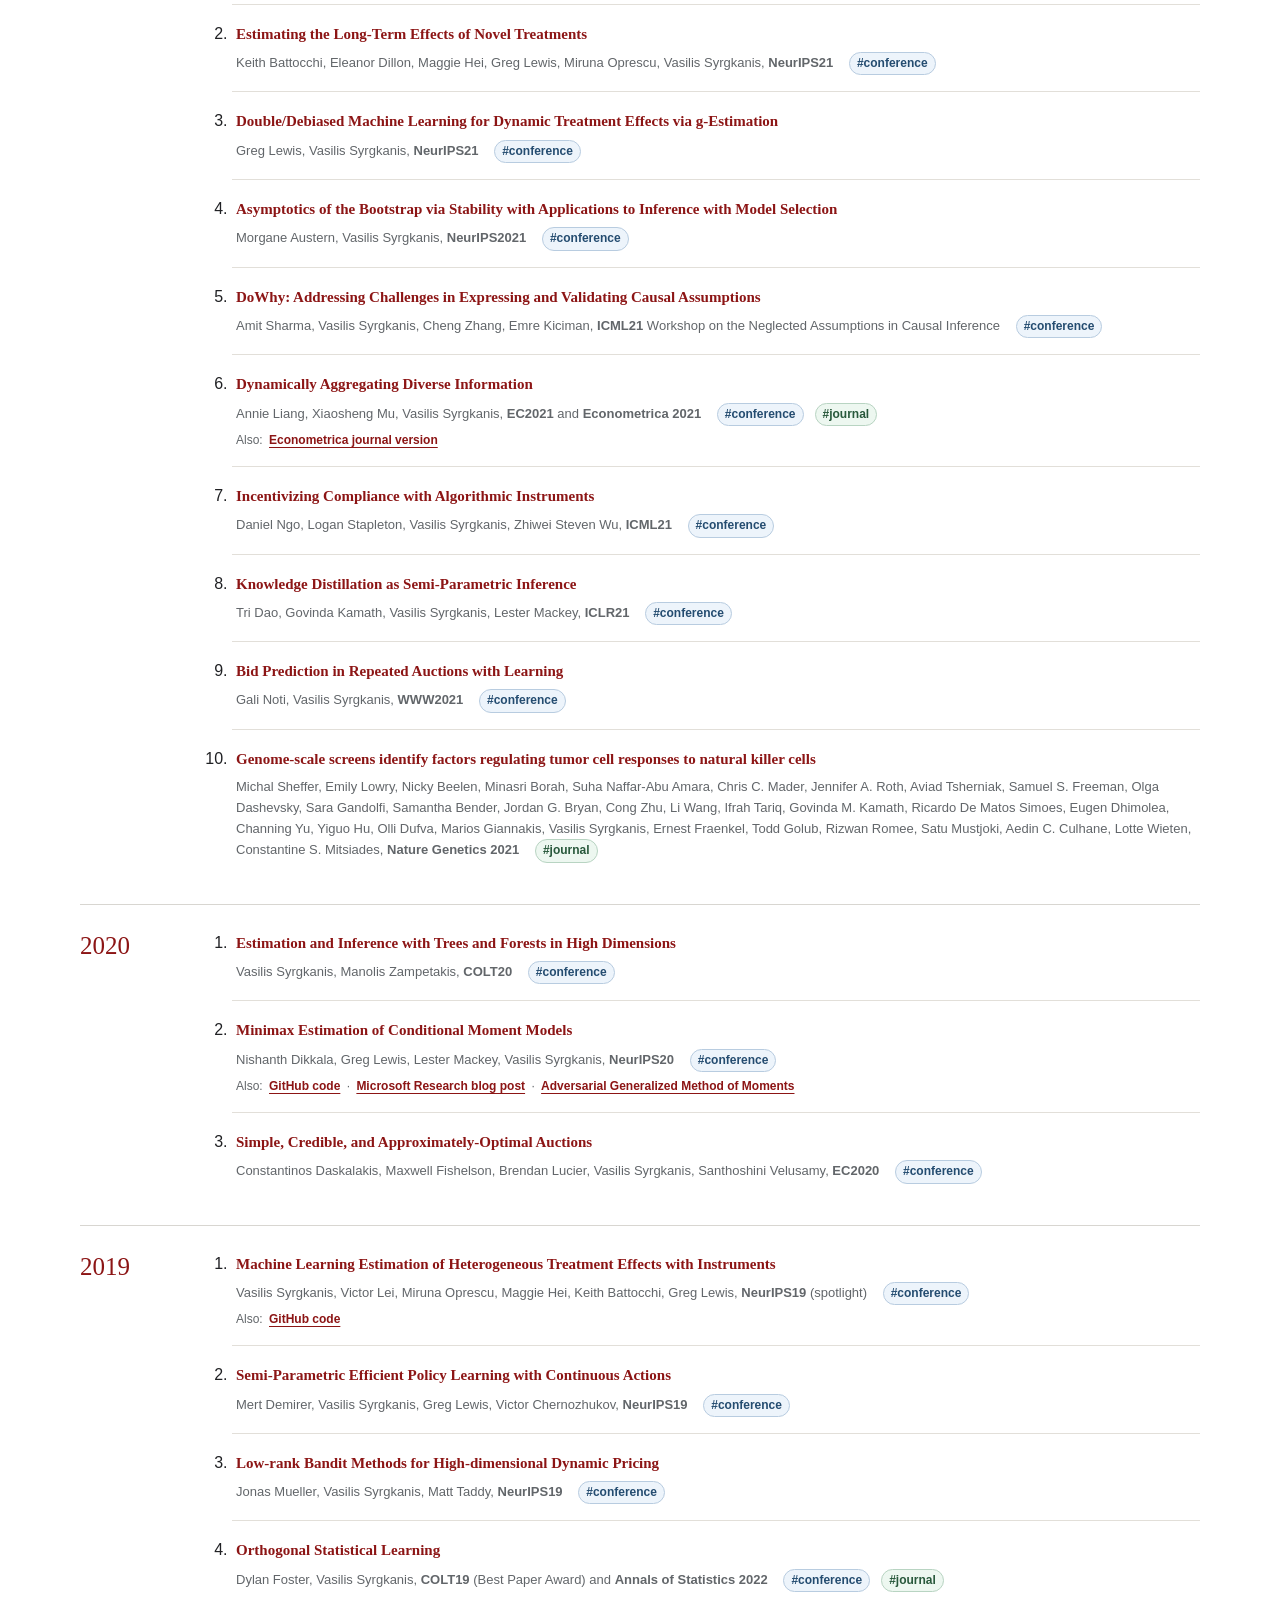
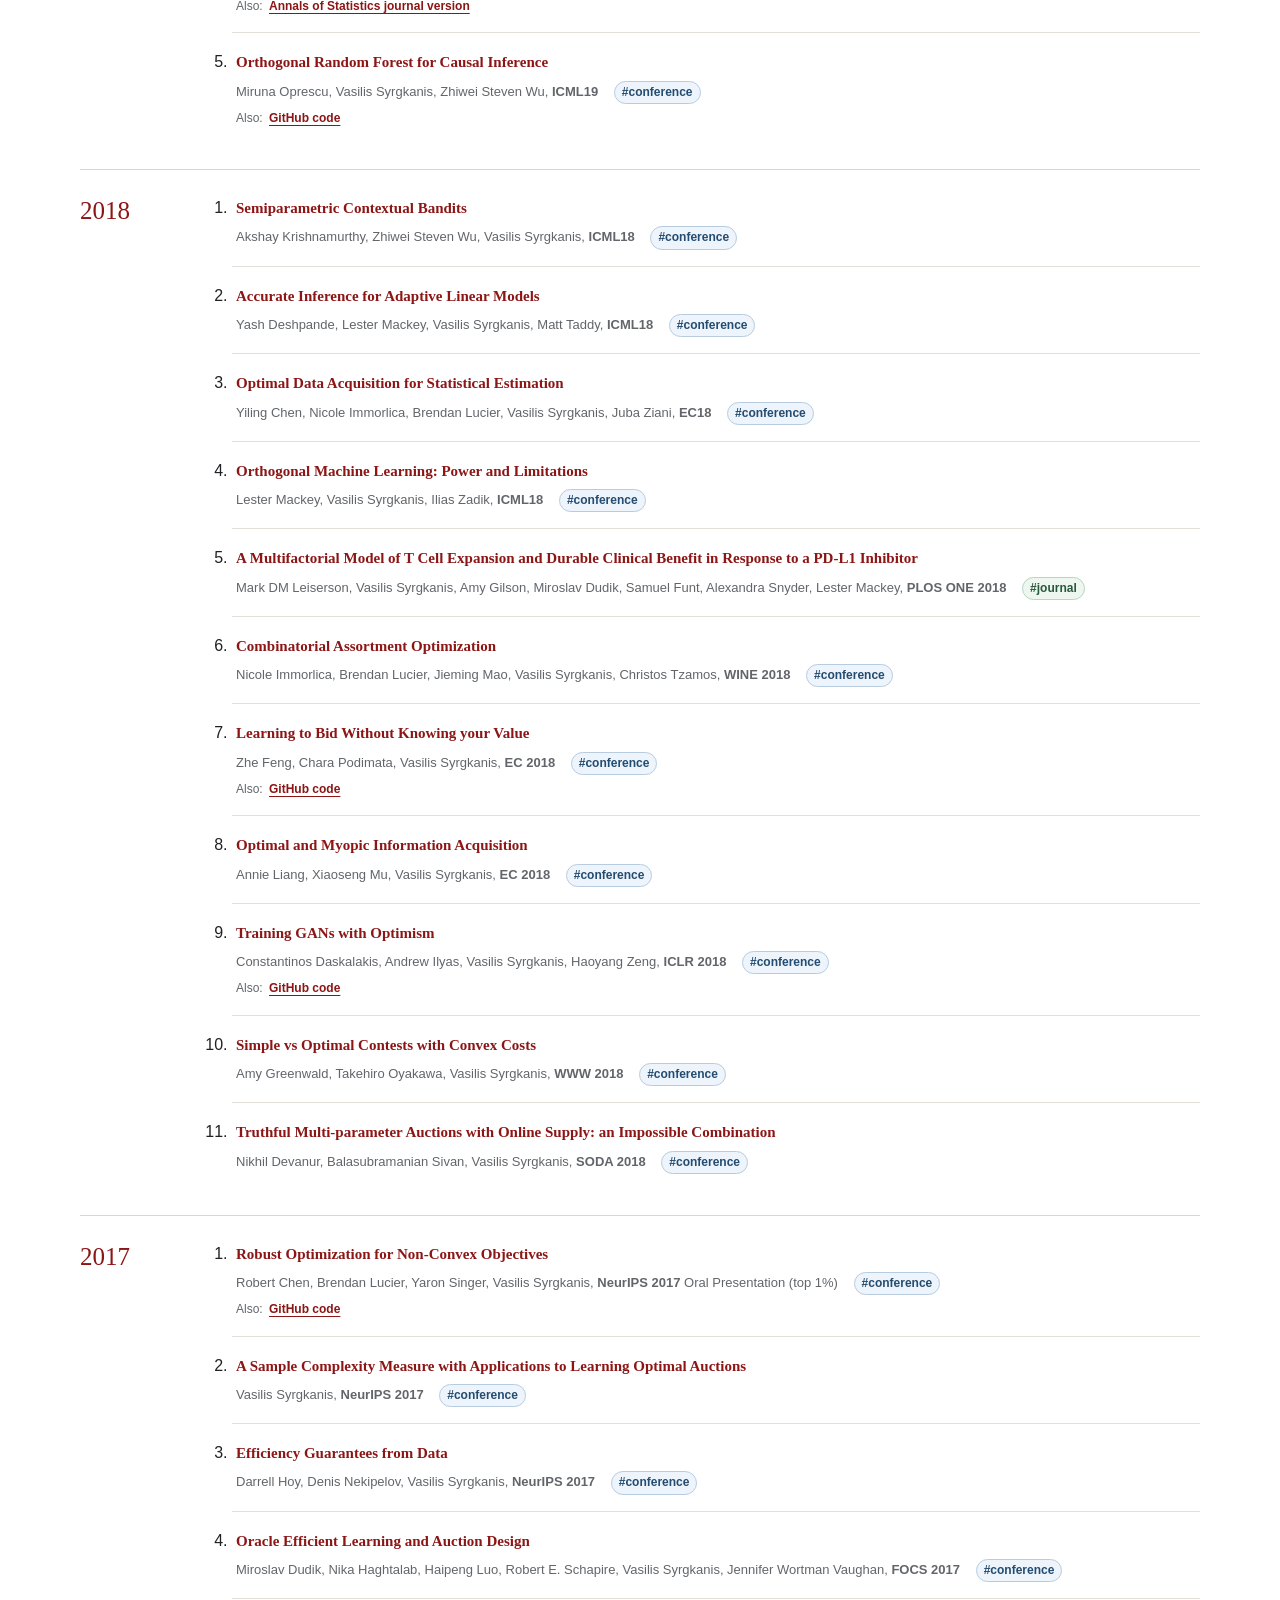
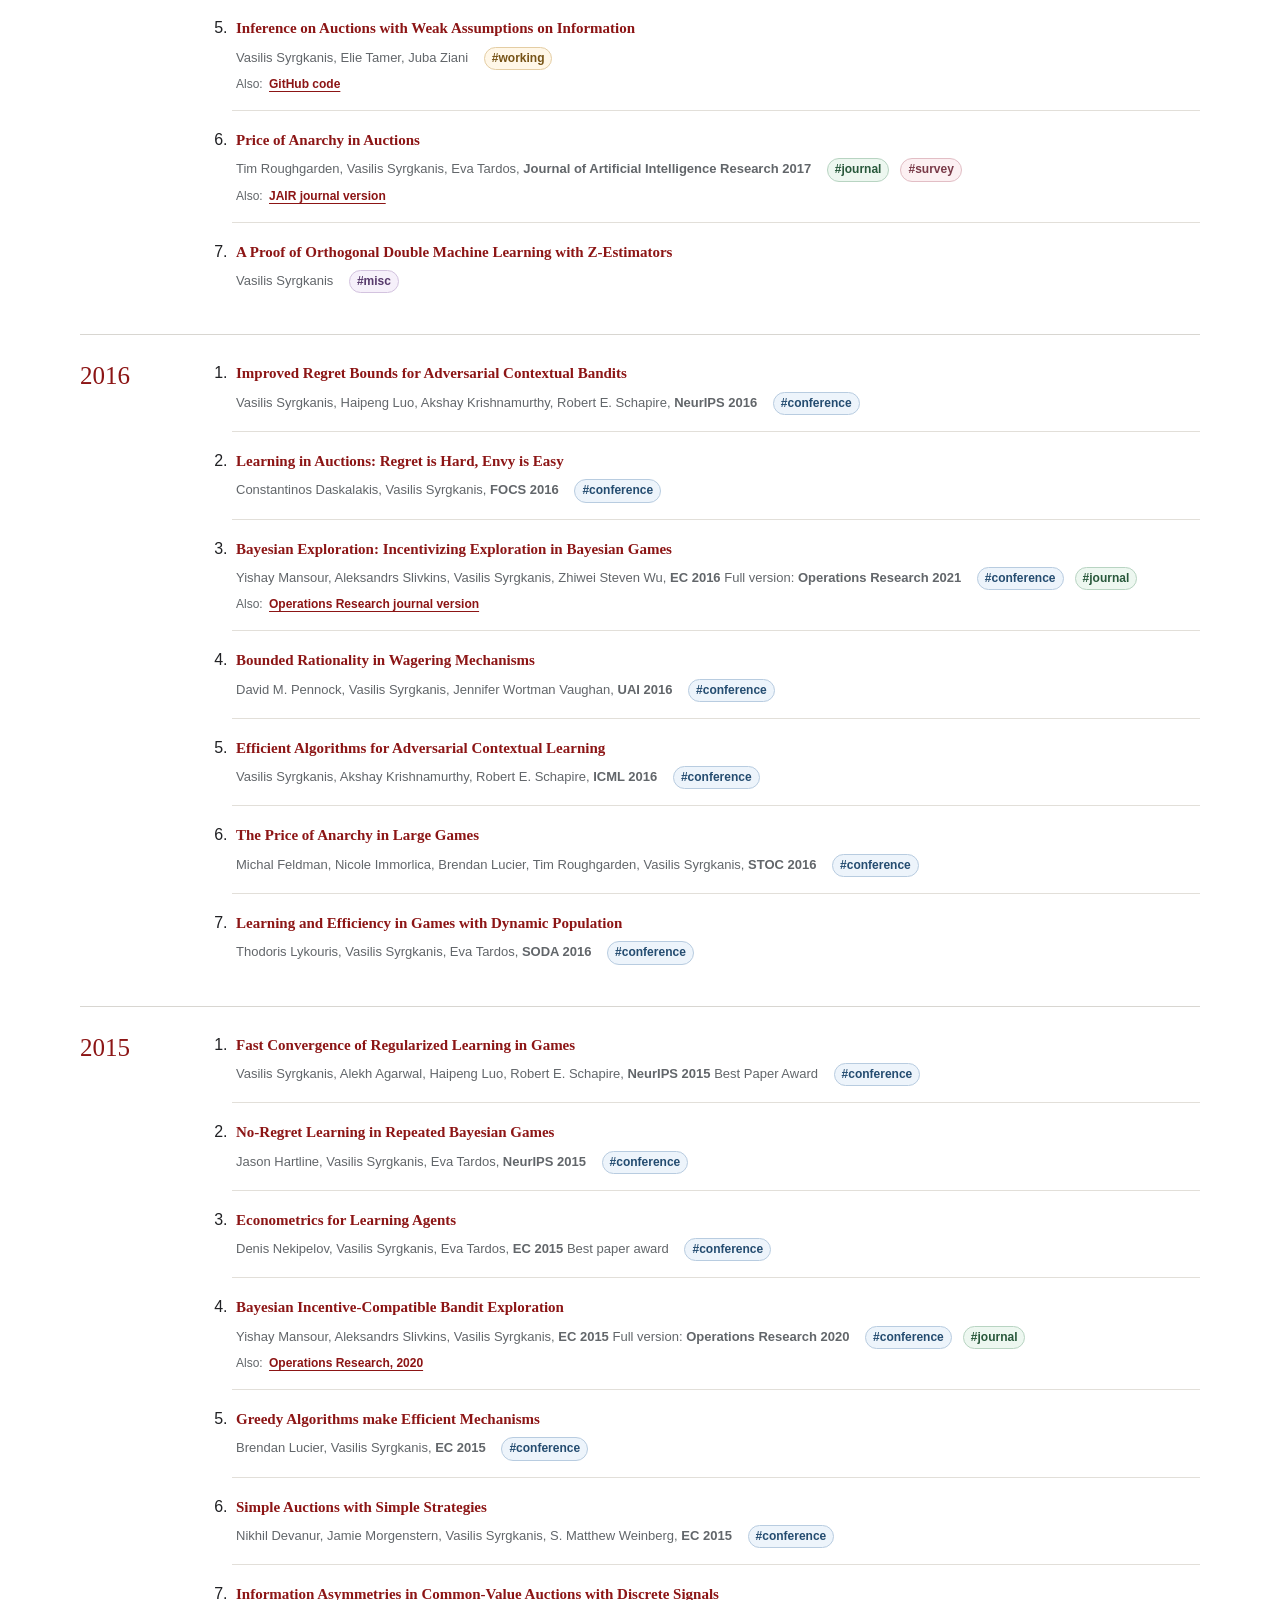
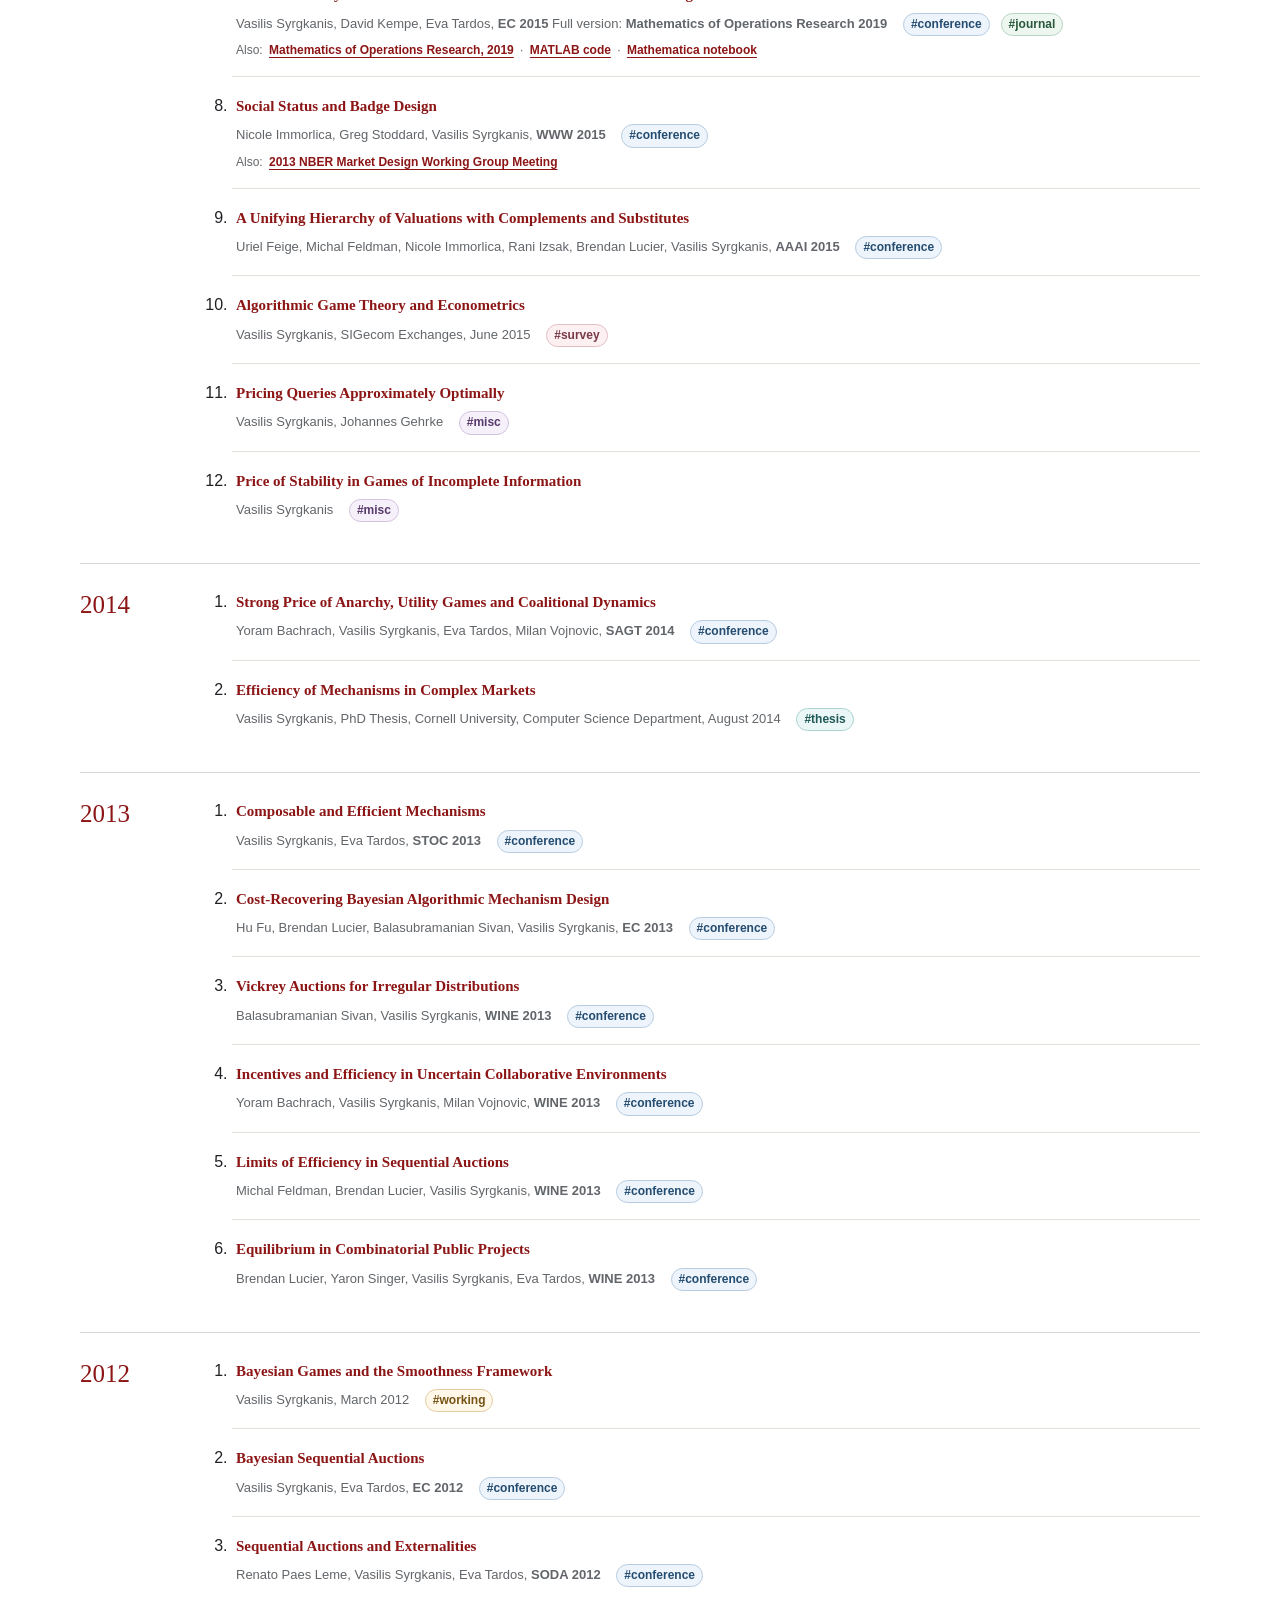
==== commit fadd70a7: "Alternate section backgrounds and update roster Co-authored-by: Copilot <223556219+Copilot@users.nor" ====
--- a/index.html
+++ b/index.html
@@ -88,8 +88,8 @@
 					<section class="advising-group" aria-labelledby="phd-advisees-heading">
 						<h3 id="phd-advisees-heading">Ph.D. students</h3>
 						<ul>
-							<li><a href="https://hlan-98.github.io/">Hui Lan</a> (grad. 2026)</li>
-							<li><a href="https://ravisoji.com/">Ravi Sojitra</a> (grad. 2026; co-advised with Guido Imbens)</li>
+							<li><a href="https://hlan-98.github.io/">Hui Lan</a> (grad. 2026; now at Netflix Research)</li>
+							<li><a href="https://ravisoji.com/">Ravi Sojitra</a> (grad. 2026; co-advised with Guido Imbens; now at Google)</li>
 							<li><a href="https://keertanavc.github.io/">Keertana Veeramony Chidambaram</a></li>
 							<li><a href="https://jiyuan-tan.github.io/">Jiyuan Tan</a> (co-advised with Jose Blanchet)</li>
 							<li><a href="https://jkjin.com/">Jikai Jin</a></li>
--- a/css/homepage.css
+++ b/css/homepage.css
@@ -394,12 +394,12 @@
 }
 
 .student-guidance {
-	background: var(--wash);
+	background: #fff;
 }
 
 .advising {
 	border-top: 1px solid var(--line);
-	background: #fff;
+	background: var(--wash);
 }
 
 .advising-inner {
@@ -416,7 +416,7 @@
 .advising-group {
 	padding: 20px;
 	border-top: 2px solid var(--stanford-red);
-	background: var(--wash);
+	background: #fff;
 }
 
 .advising-group h3 {
@@ -429,6 +429,7 @@
 	padding-left: 20px;
 	color: var(--muted);
 	font-size: 14px;
+	list-style: disc;
 }
 
 .advising-group li + li {
@@ -449,7 +450,7 @@
 }
 
 .academic-background {
-	background: #fff;
+	background: var(--wash);
 }
 
 .academic-background-inner {
@@ -462,7 +463,7 @@
 
 .speaker-kit {
 	border-top: 1px solid var(--line);
-	background: var(--wash);
+	background: #fff;
 }
 
 .speaker-inner {
@@ -487,7 +488,7 @@
 .bio-copy {
 	padding: 22px 24px;
 	border-left: 3px solid var(--stanford-red);
-	background: #fff;
+	background: var(--wash);
 }
 
 .bio-copy p {
@@ -550,7 +551,7 @@
 
 .teaching-materials {
 	border-top: 1px solid var(--line);
-	background: #fff;
+	background: var(--wash);
 }
 
 .teaching-inner {
@@ -608,7 +609,7 @@
 
 .current-publications {
 	border-top: 1px solid var(--line);
-	background: var(--wash);
+	background: #fff;
 }
 
 .publications-inner {
@@ -789,7 +790,7 @@
 }
 
 .site-footer {
-	background: #fff;
+	background: var(--wash);
 	color: var(--ink);
 }
 
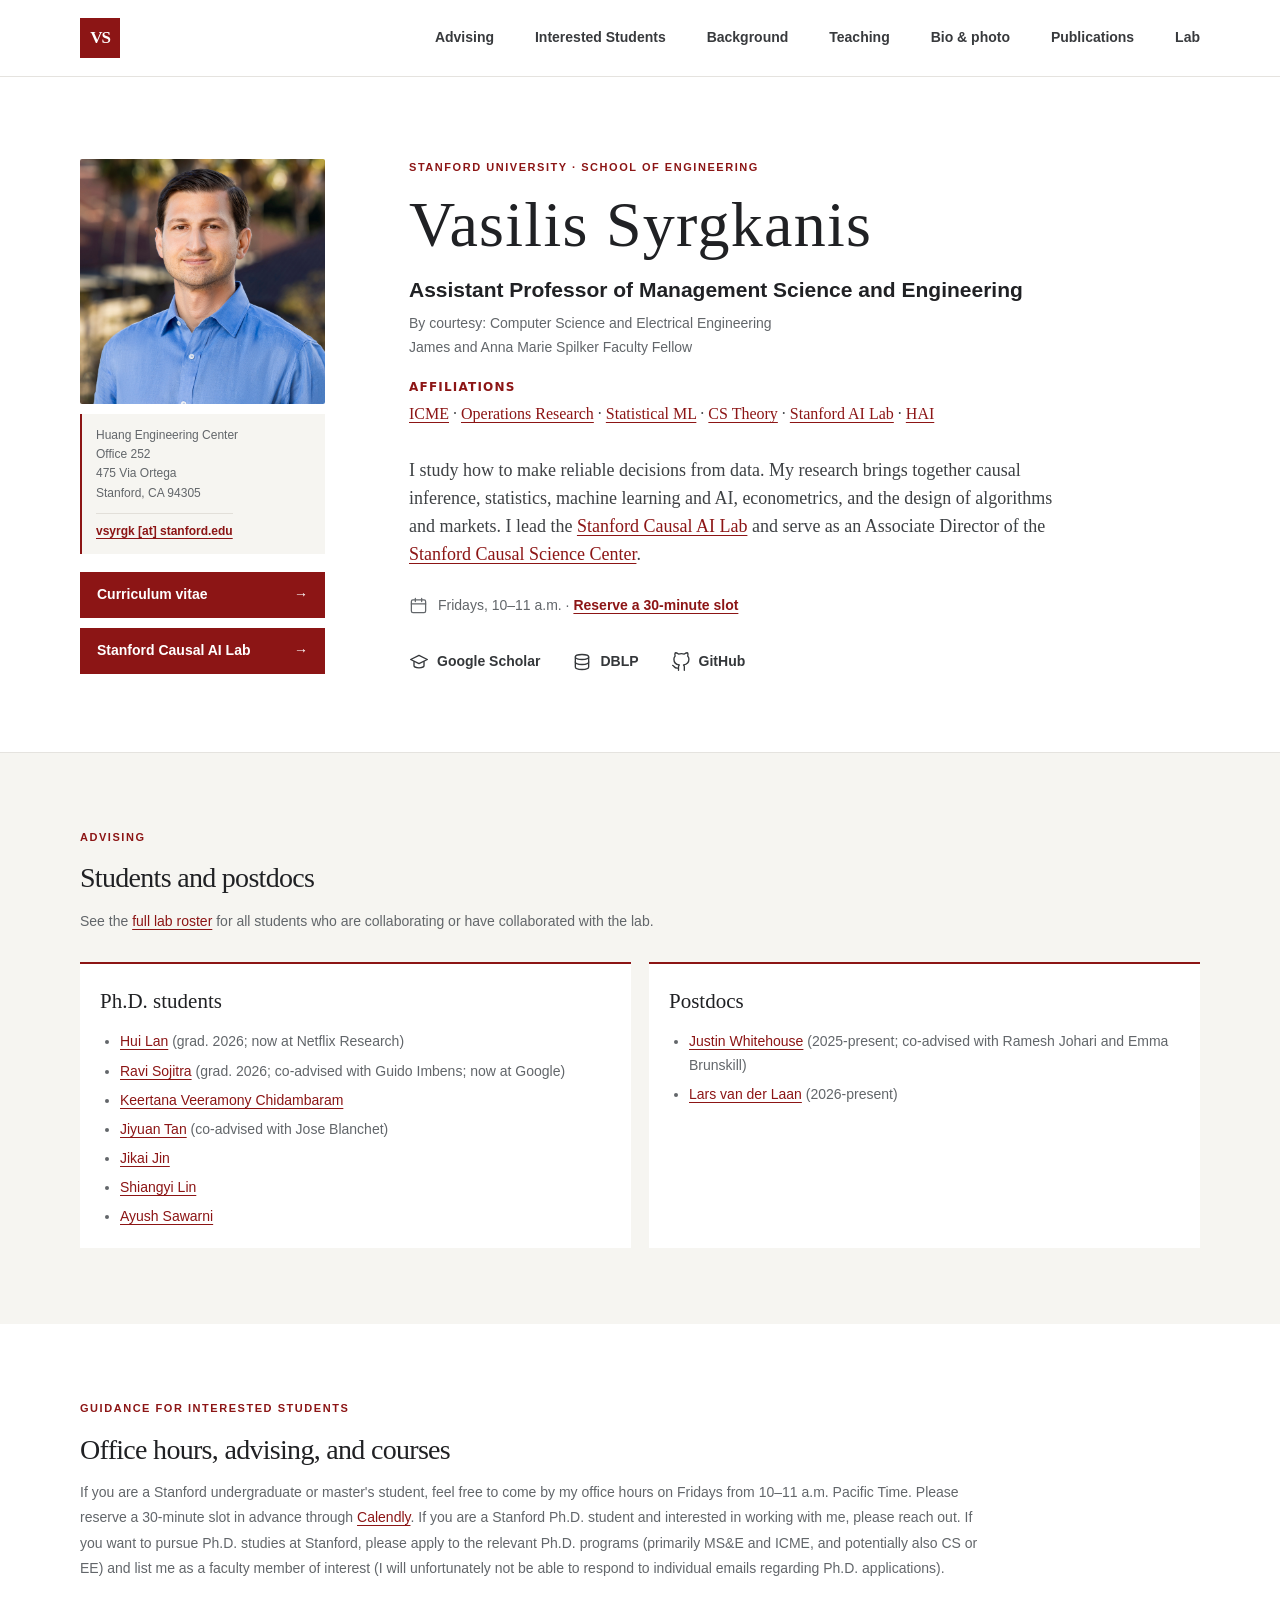
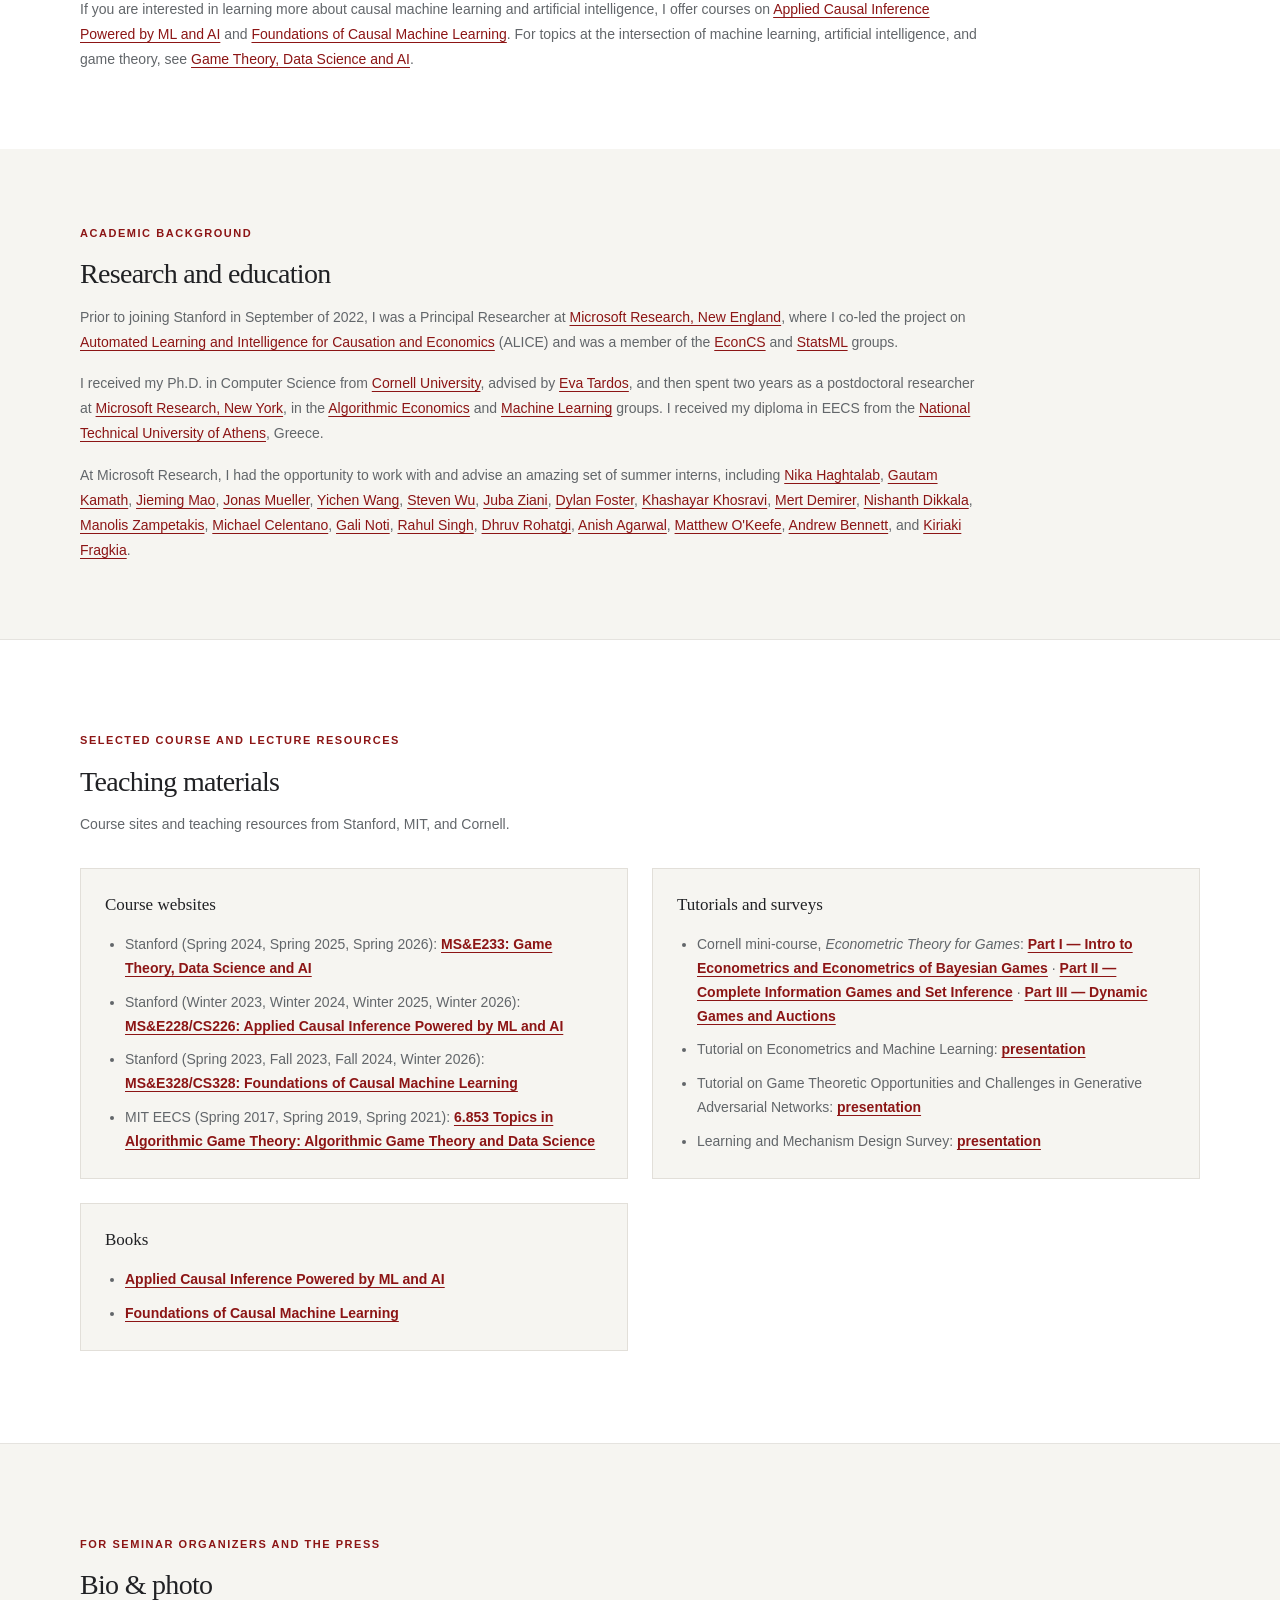
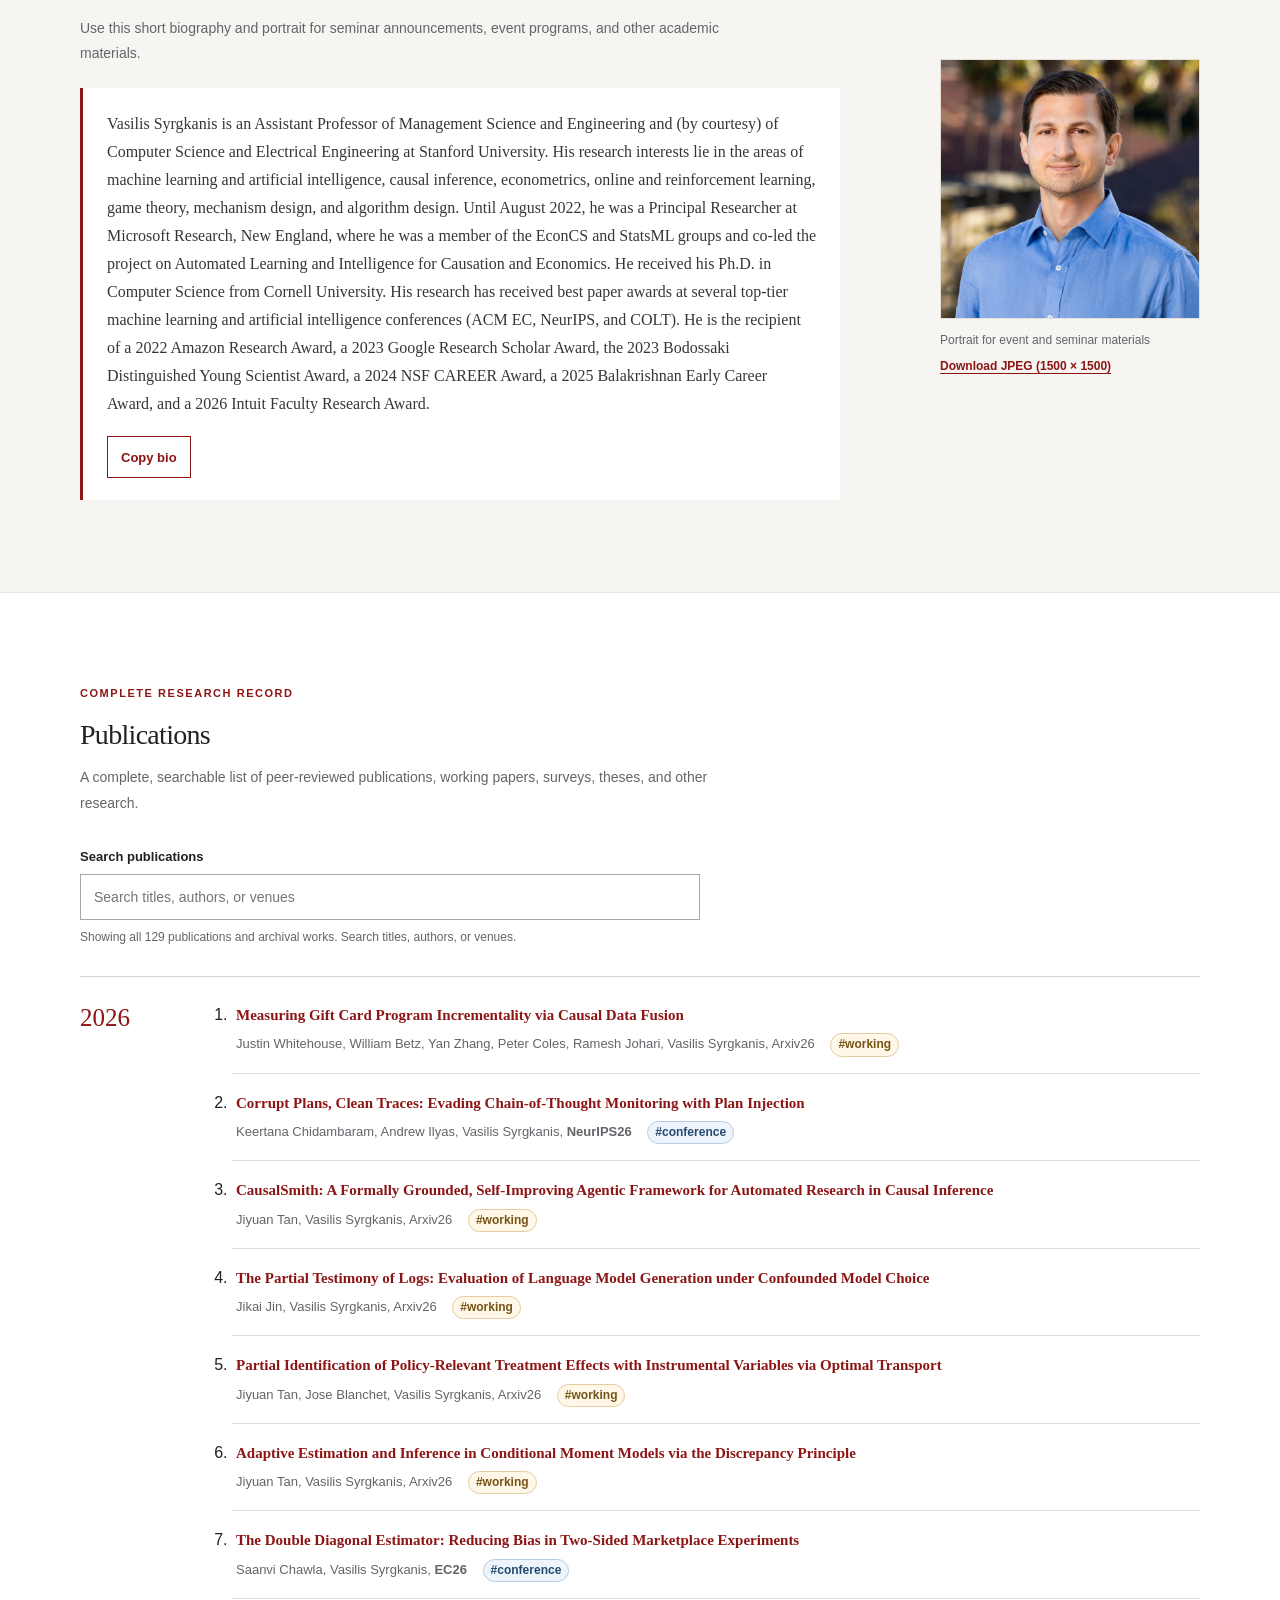
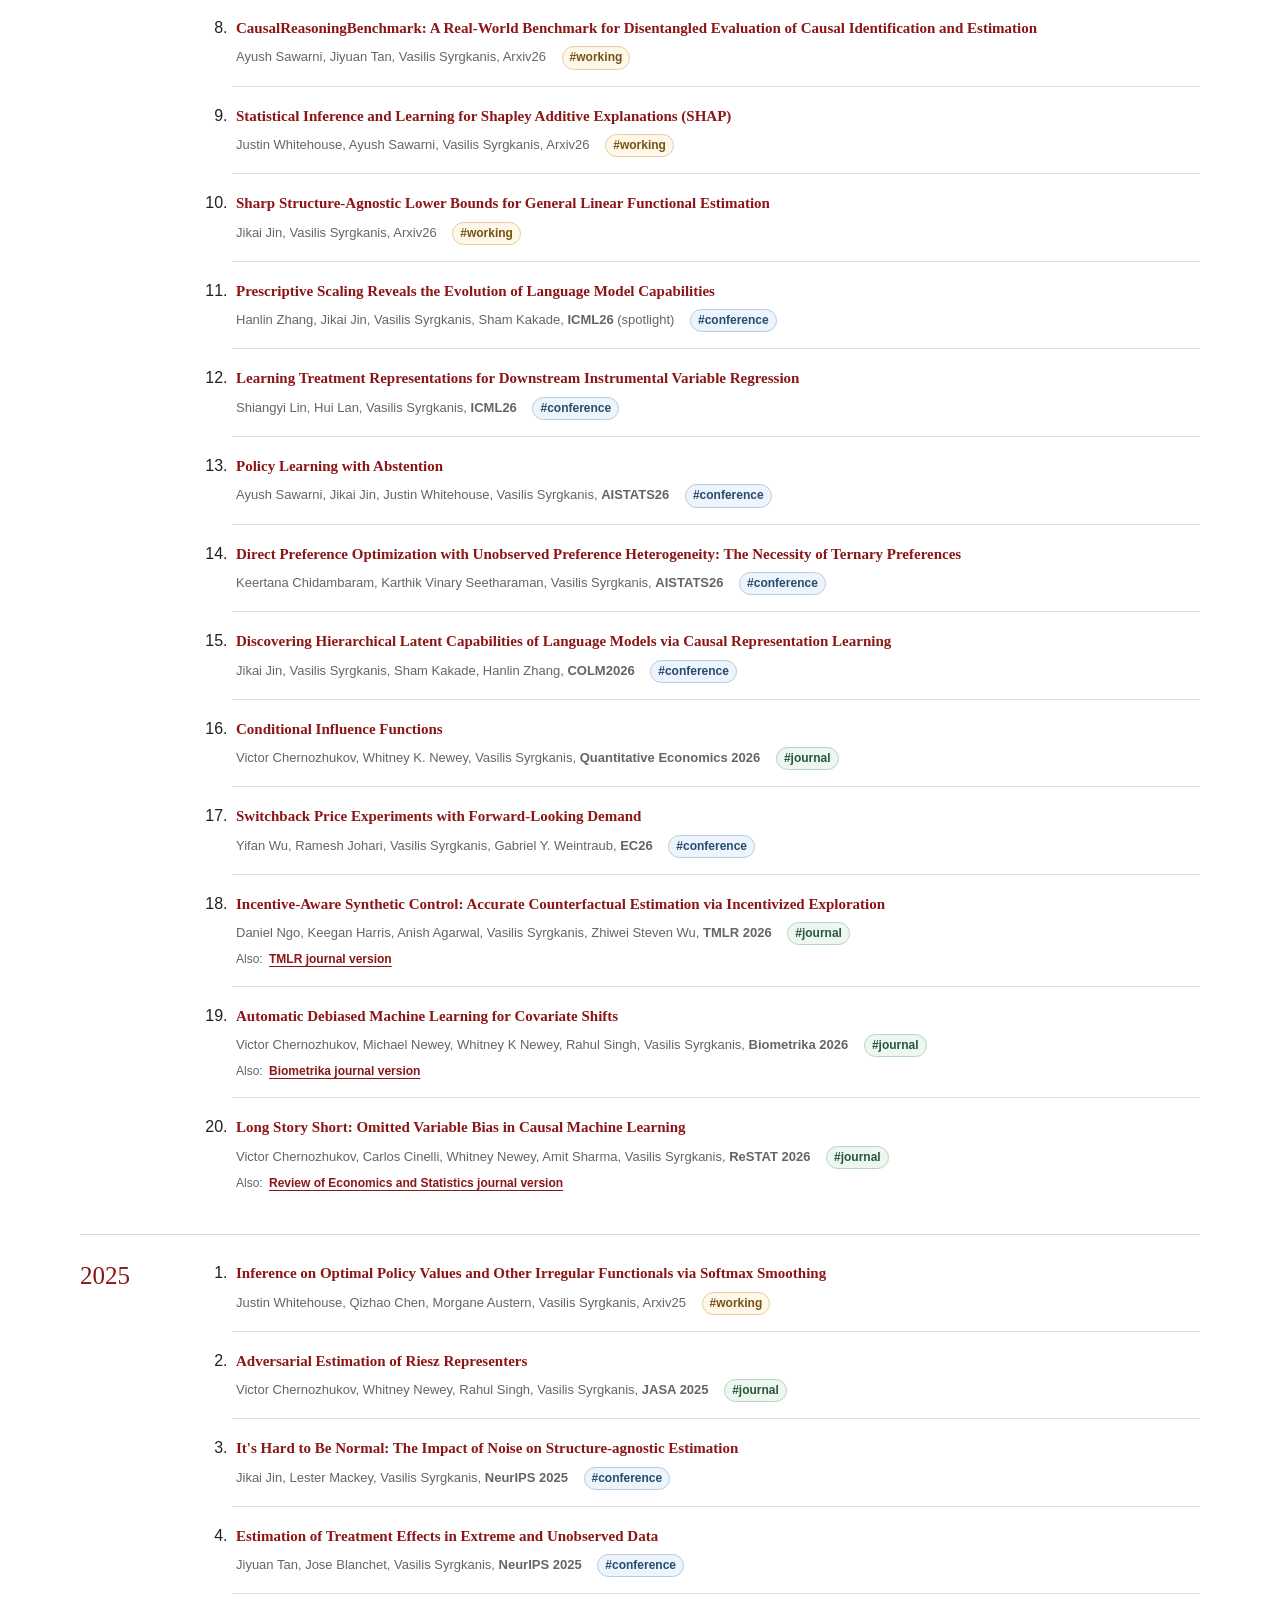
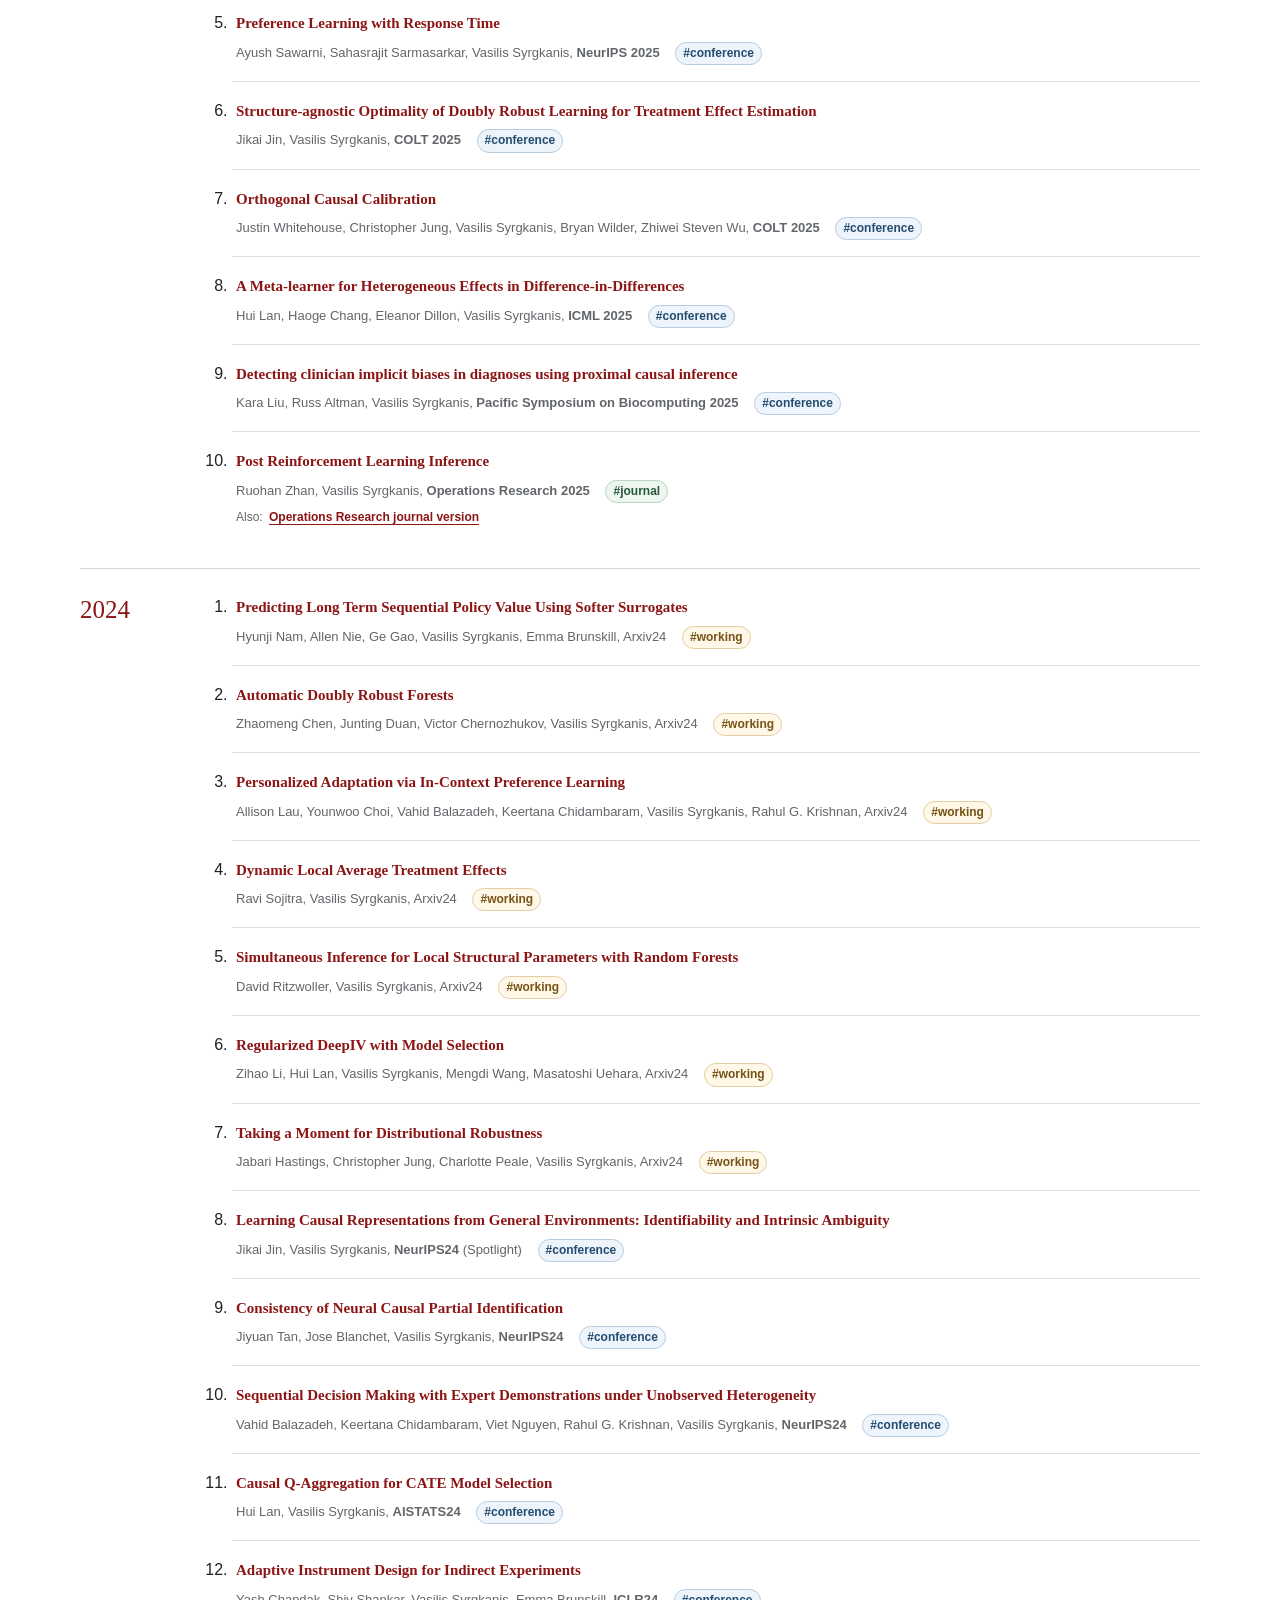
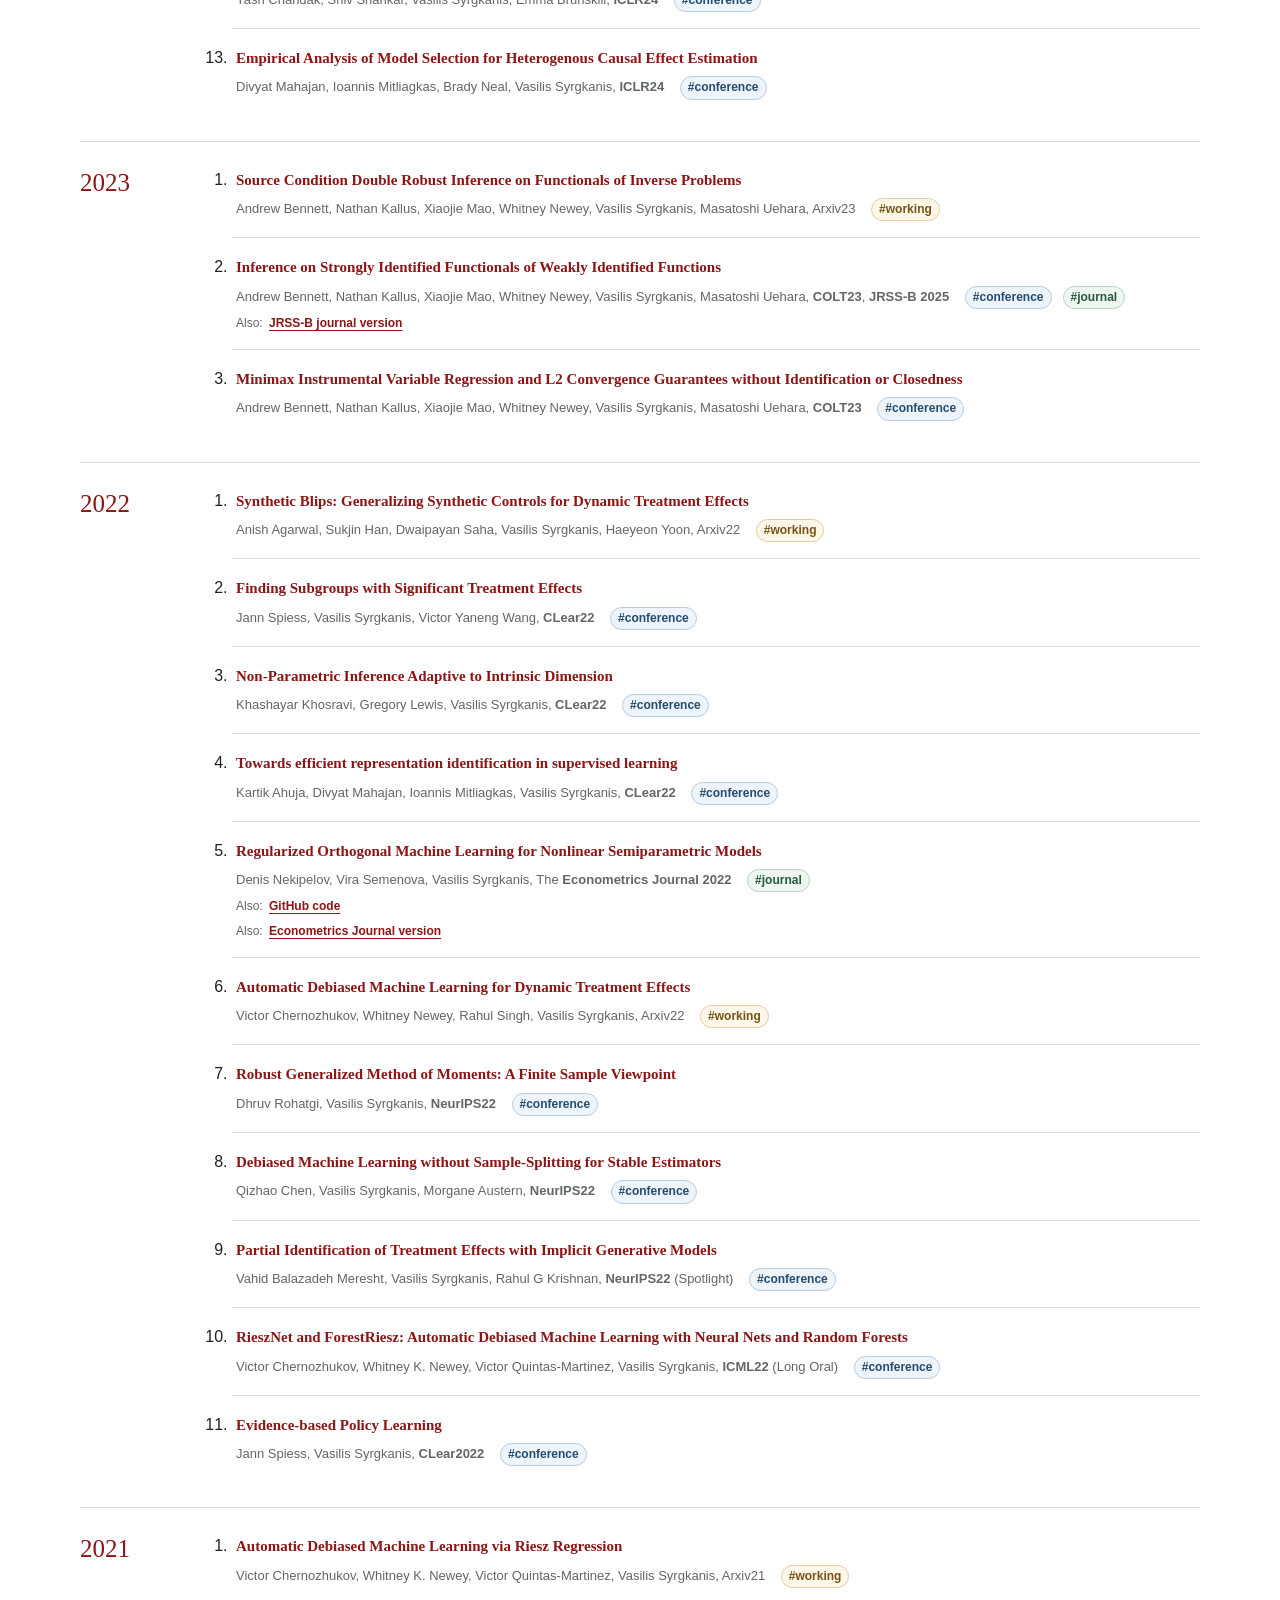
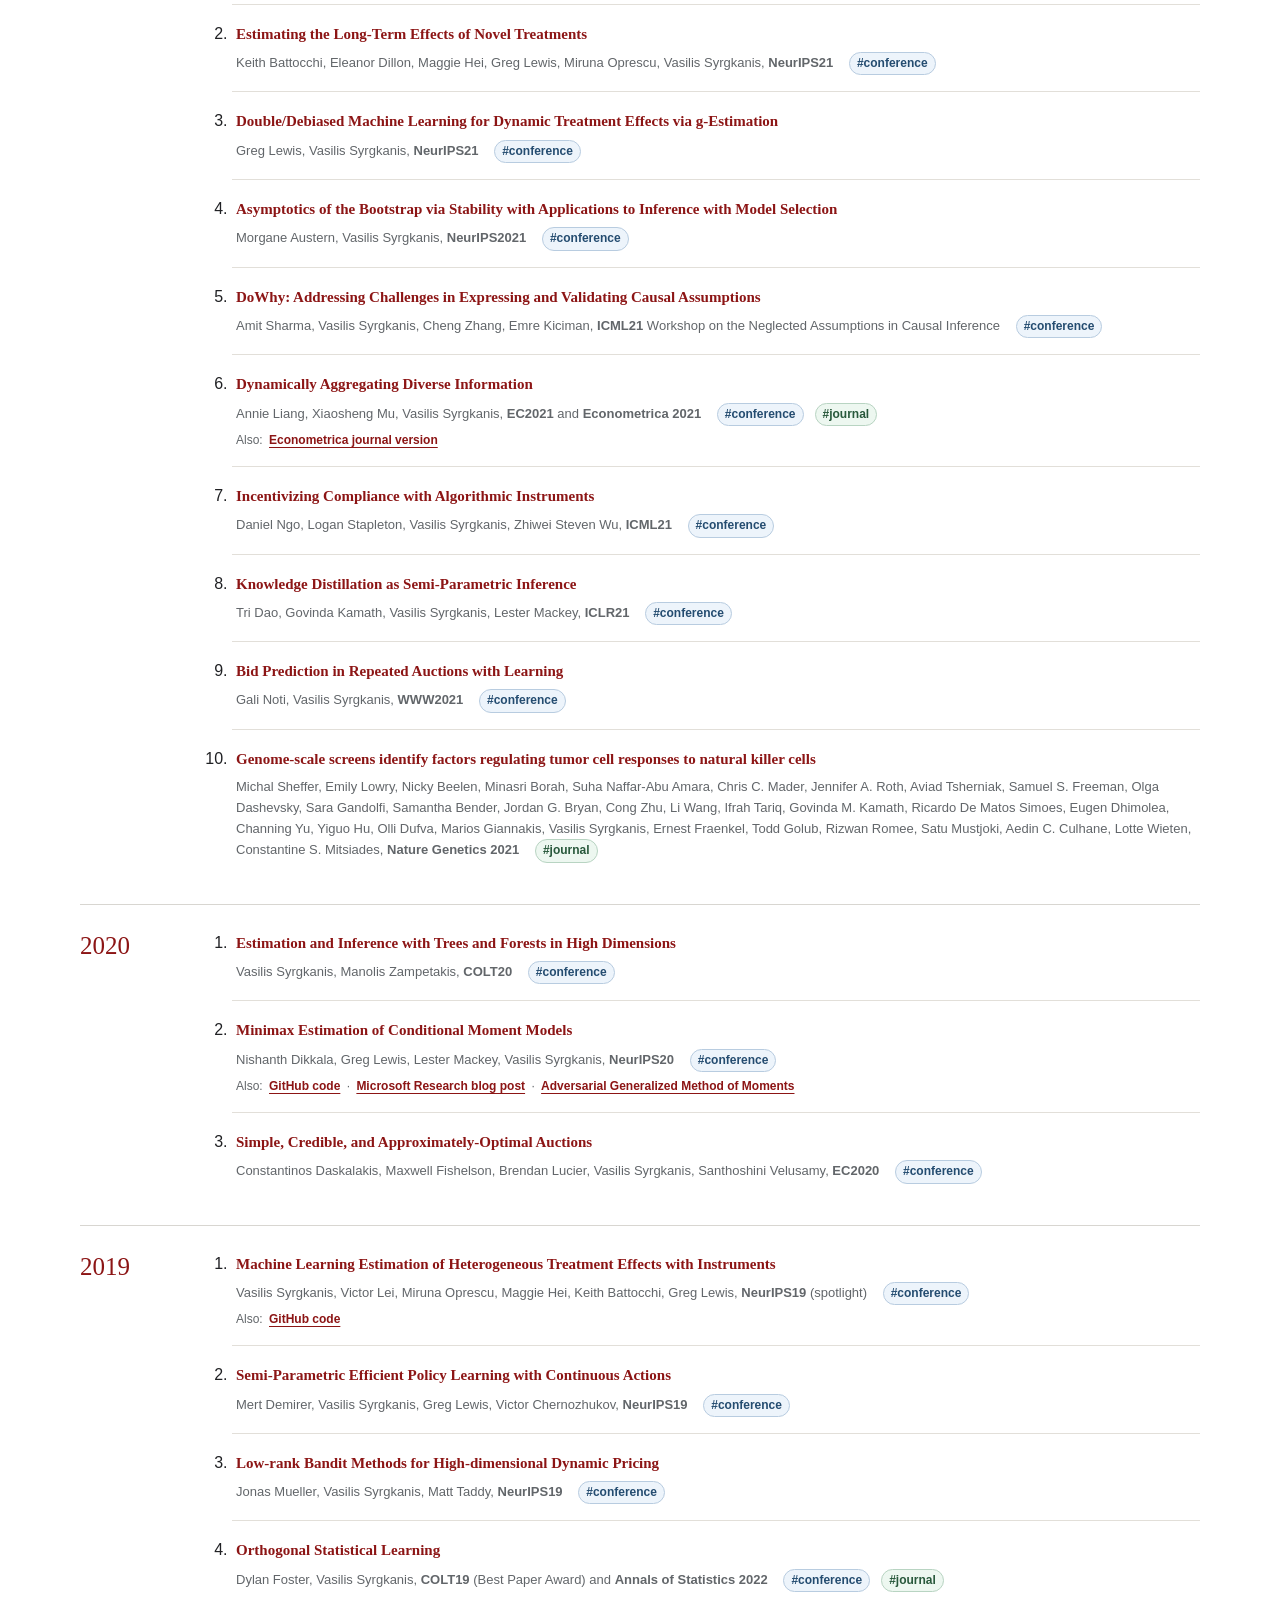
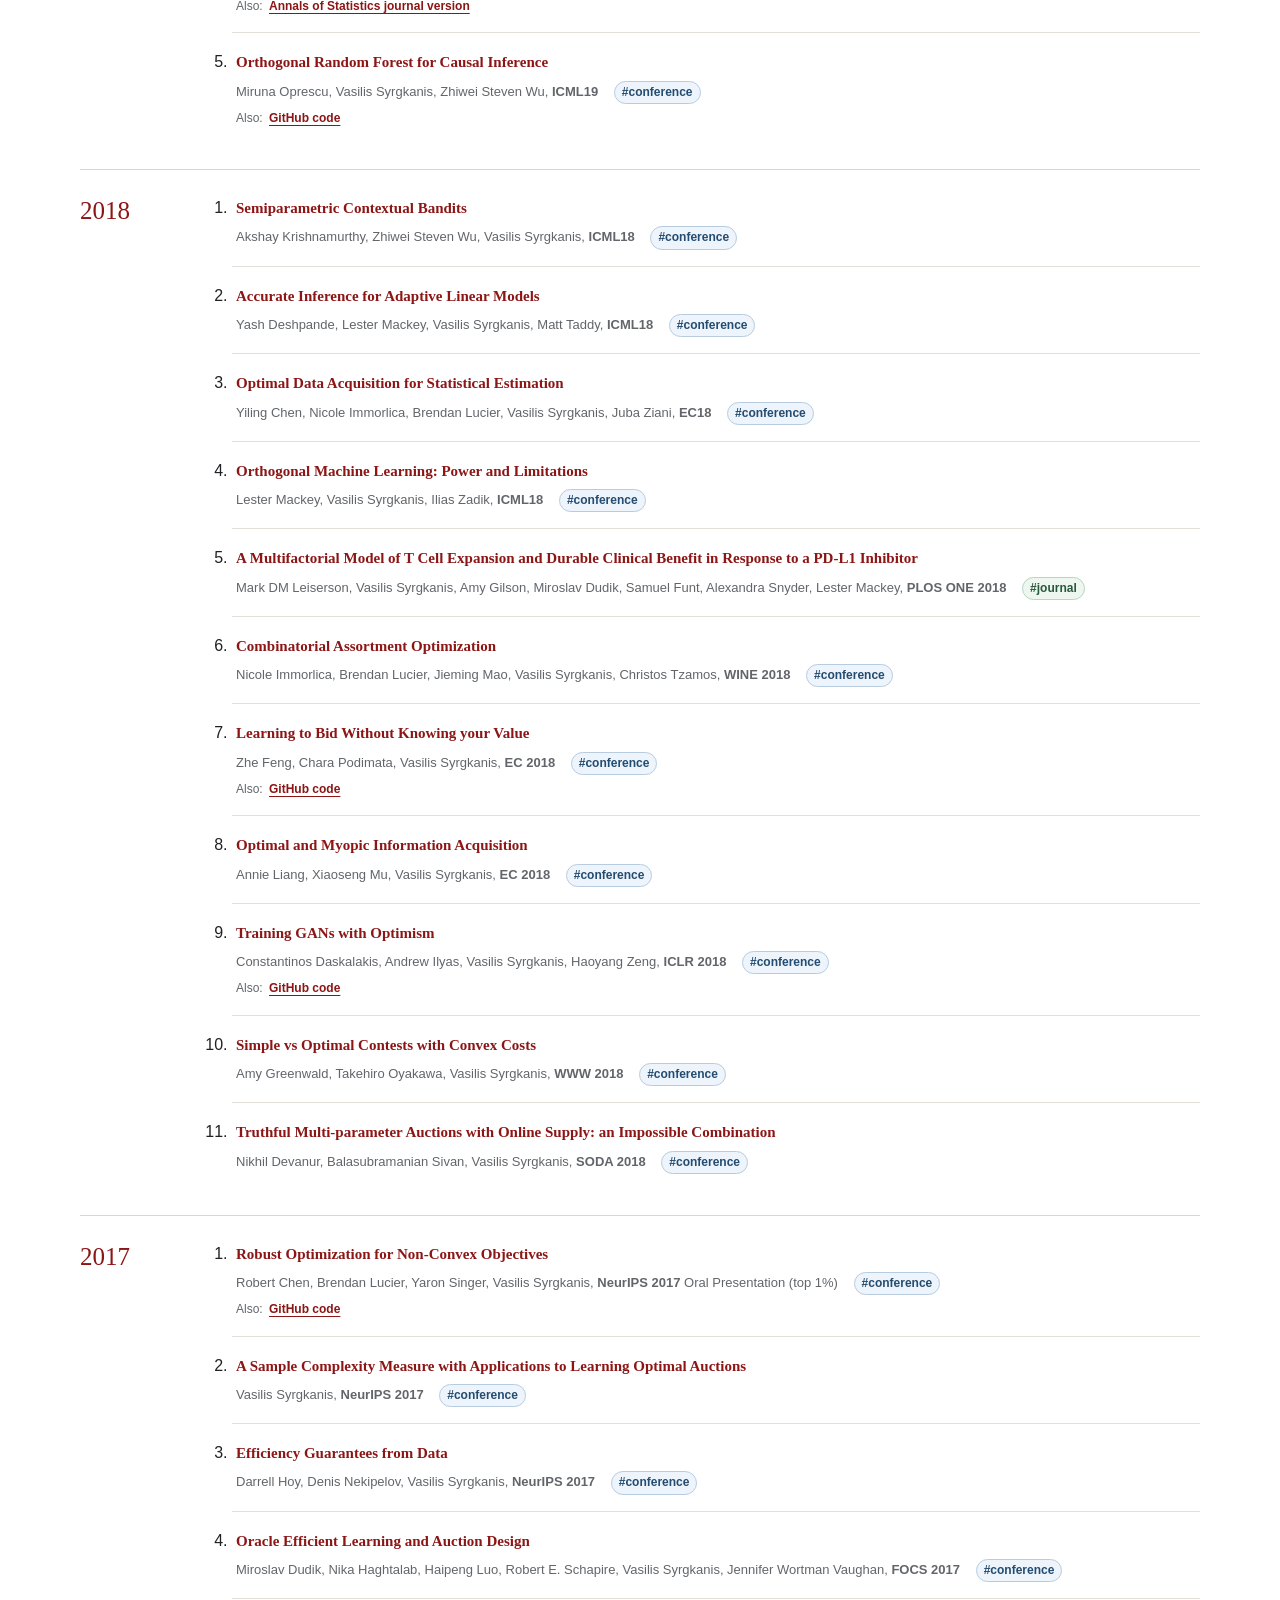
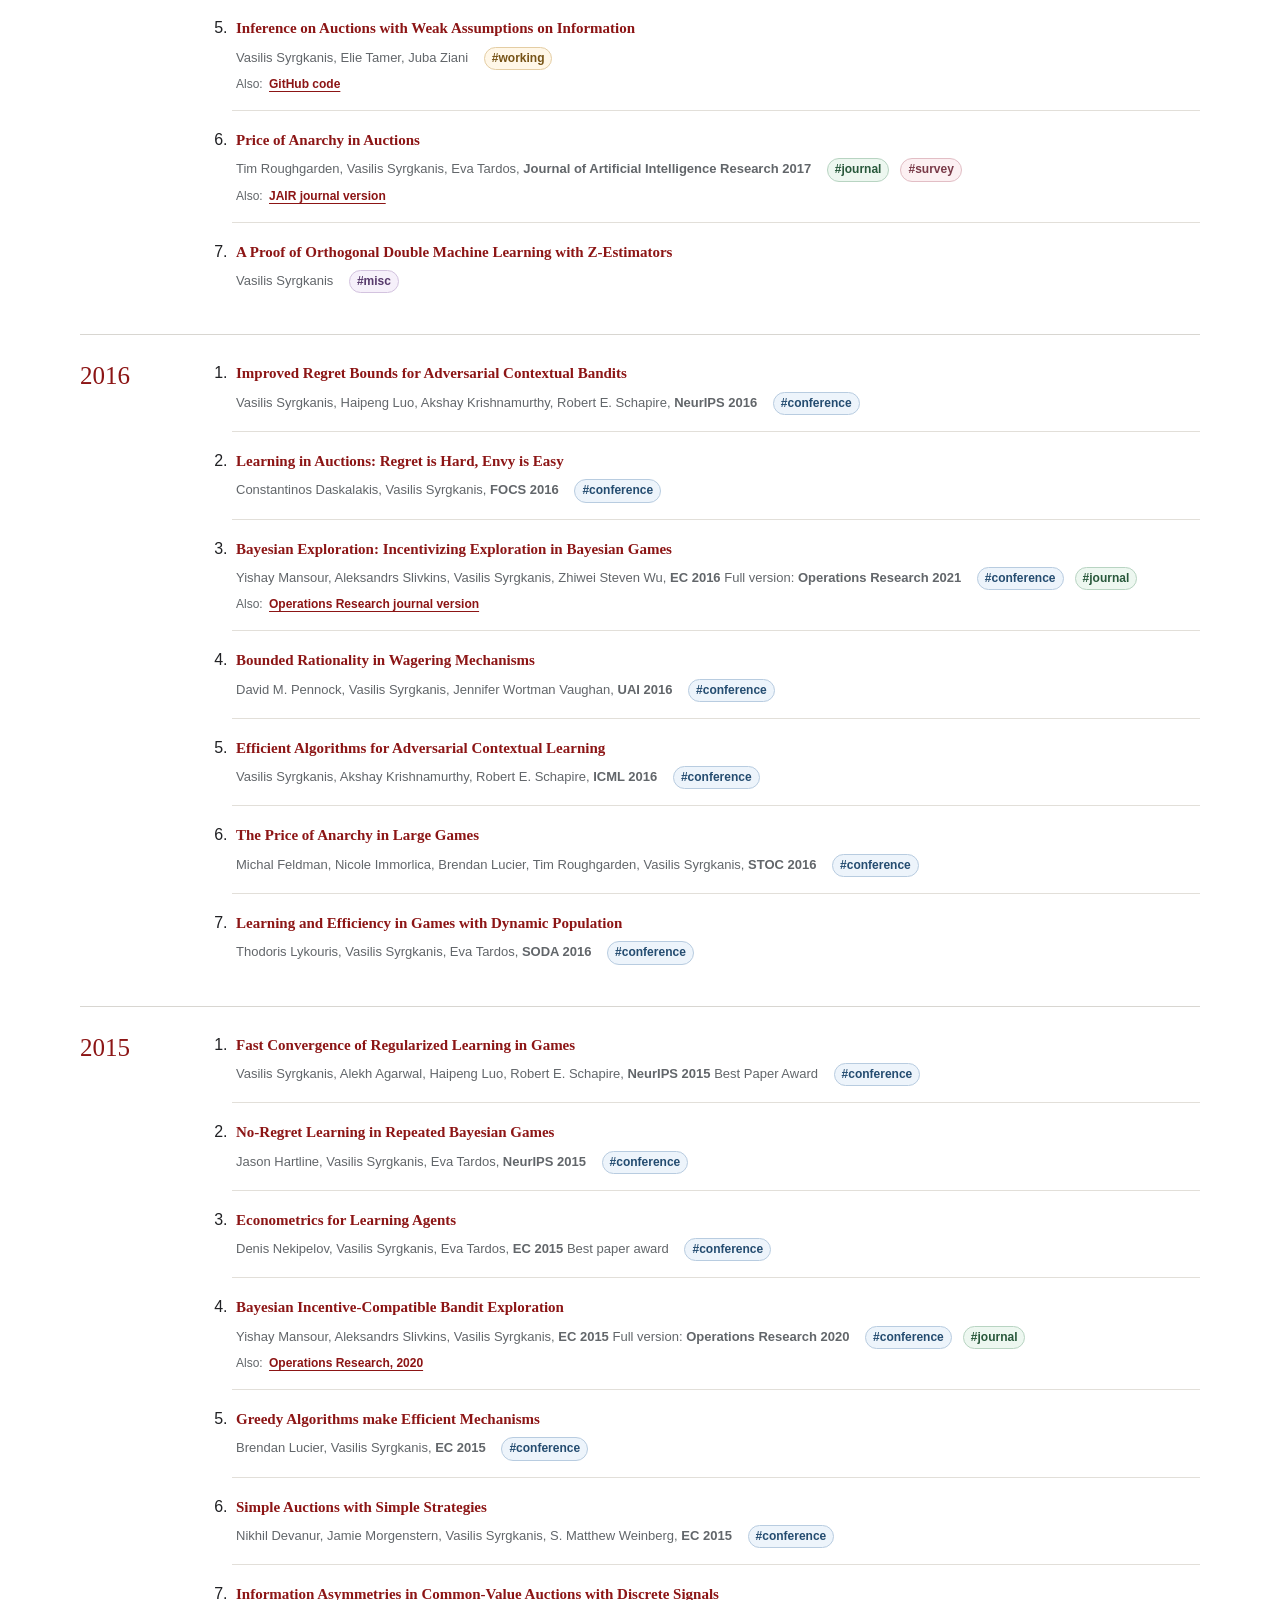
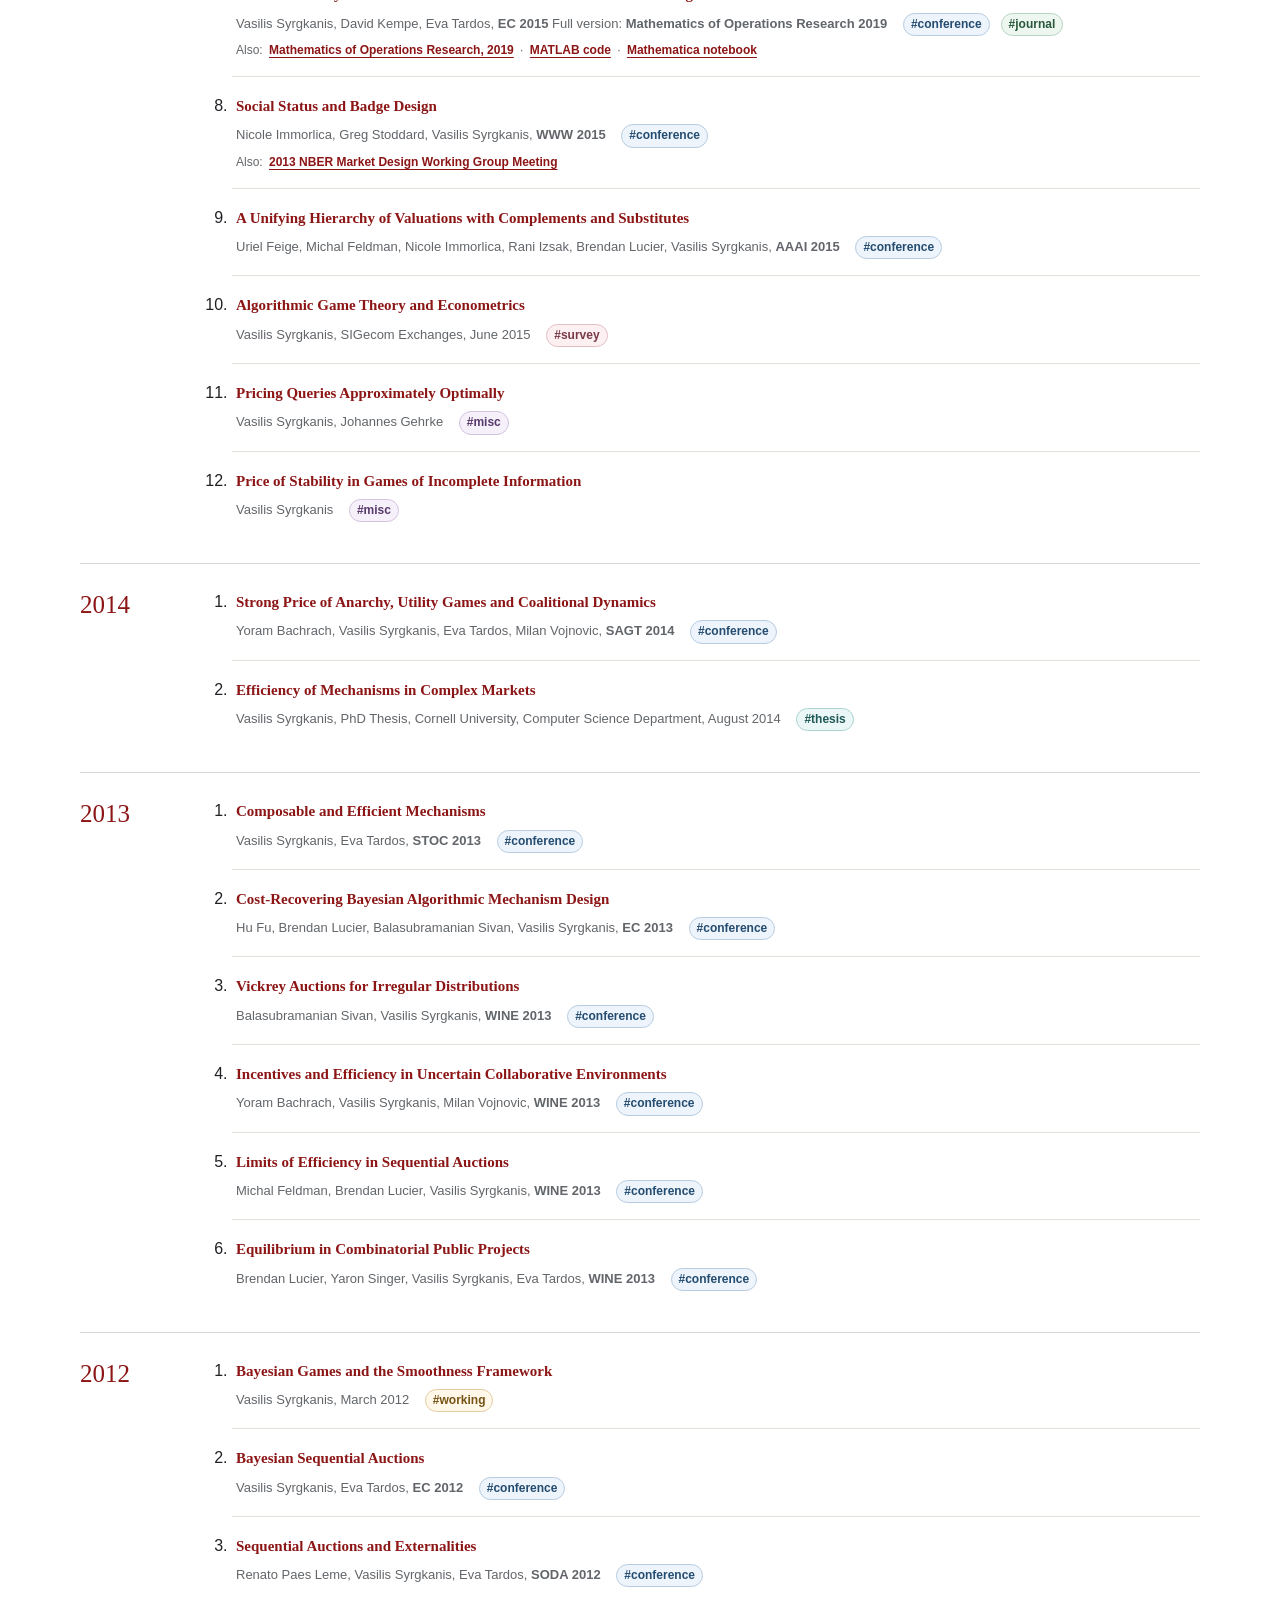
==== commit 0b23d009: "Refine homepage sections and office hours Co-authored-by: Copilot <223556219+Copilot@users.noreply.g" ====
--- a/index.html
+++ b/index.html
@@ -27,8 +27,8 @@
 				<a href="#advising">Advising</a>
 				<a href="#students">Interested Students</a>
 				<a href="#academic-background">Background</a>
+				<a href="#teaching">Teaching</a>
 				<a href="#speaker-kit">Bio &amp; photo</a>
-				<a href="#teaching">Teaching</a>
 				<a href="#publications">Publications</a>
 				<a href="https://scail.stanford.edu">Lab</a>
 			</nav>
@@ -69,6 +69,10 @@
 					causal inference, statistics, machine learning and AI, econometrics, and the design of algorithms
 					and markets. I lead the <a href="https://scail.stanford.edu">Stanford Causal AI Lab</a>
 					and serve as an Associate Director of the <a href="https://datascience.stanford.edu/causal">Stanford Causal Science Center</a>.</p>
+				<div class="office-hours-link">
+					<svg viewBox="0 0 24 24" aria-hidden="true"><rect x="3" y="5" width="18" height="16" rx="2"/><path d="M16 3v4M8 3v4M3 10h18"/></svg>
+					<span>Fridays, 10–11 a.m. · <a href="https://calendly.com/vsyrgk-stanford/30min">Reserve a 30-minute slot</a></span>
+				</div>
 				<div class="profile-icons" aria-label="Academic profiles">
 					<a href="https://scholar.google.com/citations?user=G1WMpcUAAAAJ&amp;hl=en"><svg viewBox="0 0 24 24" aria-hidden="true"><path d="M2 9l10-5 10 5-10 5z"/><path d="M6 11.5v5c0 1.2 2.7 2.5 6 2.5s6-1.3 6-2.5v-5"/></svg>Google Scholar</a>
 					<a href="https://dblp.org/pers/hd/s/Syrgkanis:Vasilis"><svg viewBox="0 0 24 24" aria-hidden="true"><ellipse cx="12" cy="6" rx="8" ry="3"/><path d="M4 6v12c0 1.7 3.6 3 8 3s8-1.3 8-3V6"/><path d="M4 12c0 1.7 3.6 3 8 3s8-1.3 8-3"/></svg>DBLP</a>
@@ -113,7 +117,7 @@
 				<div class="section-heading student-copy">
 					<p class="eyebrow">Guidance for interested students</p>
 					<h2 id="students-heading">Office hours, advising, and courses</h2>
-					<p>If you are a Stanford undergraduate or master's student, feel free to come by my office hours. If you are a Stanford Ph.D. student and interested in working with me, please reach out. If you want to pursue Ph.D. studies at Stanford, please apply to the relevant Ph.D. programs (primarily MS&amp;E and ICME, and potentially also CS or EE) and list me as a faculty member of interest (I will unfortunately not be able to respond to individual emails regarding Ph.D. applications).</p>
+					<p>If you are a Stanford undergraduate or master's student, feel free to come by my office hours on Fridays from 10–11 a.m. Pacific Time. Please reserve a 30-minute slot in advance through <a href="https://calendly.com/vsyrgk-stanford/30min">Calendly</a>. If you are a Stanford Ph.D. student and interested in working with me, please reach out. If you want to pursue Ph.D. studies at Stanford, please apply to the relevant Ph.D. programs (primarily MS&amp;E and ICME, and potentially also CS or EE) and list me as a faculty member of interest (I will unfortunately not be able to respond to individual emails regarding Ph.D. applications).</p>
 					<p>If you are interested in learning more about causal machine learning and artificial intelligence, I offer courses on <a href="https://stanford-msande228.github.io/">Applied Causal Inference Powered by ML and AI</a> and <a href="https://stanford-msande328.github.io/">Foundations of Causal Machine Learning</a>. For topics at the intersection of machine learning, artificial intelligence, and game theory, see <a href="https://stanford-msande233.github.io/">Game Theory, Data Science and AI</a>.</p>
 				</div>
 			</div>
@@ -128,28 +132,6 @@
 					<p>I received my Ph.D. in Computer Science from <a href="https://www.cs.cornell.edu/">Cornell University</a>, advised by <a href="https://www.cs.cornell.edu/people/eva/eva.html">Eva Tardos</a>, and then spent two years as a postdoctoral researcher at <a href="https://www.microsoft.com/en-us/research/lab/microsoft-research-new-york/">Microsoft Research, New York</a>, in the <a href="https://www.microsoft.com/en-us/research/group/algorithmic-economics/">Algorithmic Economics</a> and <a href="https://www.microsoft.com/en-us/research/group/machine-learning/">Machine Learning</a> groups. I received my diploma in EECS from the <a href="https://www.ece.ntua.gr/index.php?lang=en">National Technical University of Athens</a>, Greece.</p>
 					<p>At Microsoft Research, I had the opportunity to work with and advise an amazing set of summer interns, including <a href="https://nika-haghtalab.com/">Nika Haghtalab</a>, <a href="https://www.gautamkamath.com/">Gautam Kamath</a>, <a href="https://sites.google.com/view/jieming-mao">Jieming Mao</a>, <a href="https://jonasmueller.org/">Jonas Mueller</a>, <a href="https://yichen-wang.bitbucket.io/">Yichen Wang</a>, <a href="https://zstevenwu.com/">Steven Wu</a>, <a href="https://sites.gatech.edu/juba-ziani/">Juba Ziani</a>, <a href="https://dylanfoster.net/">Dylan Foster</a>, <a href="https://web.stanford.edu/~khosravi/">Khashayar Khosravi</a>, <a href="https://www.mertdemirer.com/">Mert Demirer</a>, <a href="https://nishanthdikkala.github.io/">Nishanth Dikkala</a>, <a href="https://mzampet.com/">Manolis Zampetakis</a>, <a href="https://mcelentano.github.io/">Michael Celentano</a>, <a href="https://sites.google.com/view/galinoti">Gali Noti</a>, <a href="https://sites.google.com/view/r4hu1/">Rahul Singh</a>, <a href="https://www.mit.edu/~drohatgi/">Dhruv Rohatgi</a>, <a href="https://sites.google.com/view/anishagarwal">Anish Agarwal</a>, <a href="https://mfokeefe.github.io/">Matthew O'Keefe</a>, <a href="https://awbennett.net/">Andrew Bennett</a>, and <a href="https://kiriakifragkia.github.io/">Kiriaki Fragkia</a>.</p>
 				</div>
-			</div>
-		</section>
-
-		<section class="speaker-kit" id="speaker-kit" aria-labelledby="speaker-heading">
-			<div class="section-shell speaker-inner">
-				<div class="section-heading">
-					<p class="eyebrow">For seminar organizers and the press</p>
-					<h2 id="speaker-heading">Bio &amp; photo</h2>
-					<p>Use this short biography and portrait for seminar announcements, event programs, and other academic materials.</p>
-					<div class="bio-copy">
-						<p id="speaker-bio-text">Vasilis Syrgkanis is an Assistant Professor of Management Science and Engineering and (by courtesy) of Computer Science and Electrical Engineering at Stanford University. His research interests lie in the areas of machine learning and artificial intelligence, causal inference, econometrics, online and reinforcement learning, game theory, mechanism design, and algorithm design. Until August 2022, he was a Principal Researcher at Microsoft Research, New England, where he was a member of the EconCS and StatsML groups and co-led the project on Automated Learning and Intelligence for Causation and Economics. He received his Ph.D. in Computer Science from Cornell University. His research has received best paper awards at several top-tier machine learning and artificial intelligence conferences (ACM EC, NeurIPS, and COLT). He is the recipient of a 2022 Amazon Research Award, a 2023 Google Research Scholar Award, the 2023 Bodossaki Distinguished Young Scientist Award, a 2024 NSF CAREER Award, a 2025 Balakrishnan Early Career Award, and a 2026 Intuit Faculty Research Award.</p>
-						<button class="copy-bio" type="button" data-copy-bio aria-describedby="copy-bio-status">Copy bio</button>
-						<span class="copy-status" id="copy-bio-status" role="status" aria-live="polite"></span>
-					</div>
-				</div>
-				<figure class="speaker-portrait">
-					<img src="images/Vasilis_Syrgkanis_08_Sq_x1500.jpg" alt="Portrait of Vasilis Syrgkanis for seminar announcements" width="1500" height="1500">
-					<figcaption>
-						<span>Portrait for event and seminar materials</span>
-						<a href="images/Vasilis_Syrgkanis_08_Sq_x1500.jpg" download="Vasilis-Syrgkanis.jpg">Download JPEG (1500 × 1500)</a>
-					</figcaption>
-				</figure>
 			</div>
 		</section>
 
@@ -190,6 +172,28 @@
 			</div>
 		</section>
 
+		<section class="speaker-kit" id="speaker-kit" aria-labelledby="speaker-heading">
+			<div class="section-shell speaker-inner">
+				<div class="section-heading">
+					<p class="eyebrow">For seminar organizers and the press</p>
+					<h2 id="speaker-heading">Bio &amp; photo</h2>
+					<p>Use this short biography and portrait for seminar announcements, event programs, and other academic materials.</p>
+					<div class="bio-copy">
+						<p id="speaker-bio-text">Vasilis Syrgkanis is an Assistant Professor of Management Science and Engineering and (by courtesy) of Computer Science and Electrical Engineering at Stanford University. His research interests lie in the areas of machine learning and artificial intelligence, causal inference, econometrics, online and reinforcement learning, game theory, mechanism design, and algorithm design. Until August 2022, he was a Principal Researcher at Microsoft Research, New England, where he was a member of the EconCS and StatsML groups and co-led the project on Automated Learning and Intelligence for Causation and Economics. He received his Ph.D. in Computer Science from Cornell University. His research has received best paper awards at several top-tier machine learning and artificial intelligence conferences (ACM EC, NeurIPS, and COLT). He is the recipient of a 2022 Amazon Research Award, a 2023 Google Research Scholar Award, the 2023 Bodossaki Distinguished Young Scientist Award, a 2024 NSF CAREER Award, a 2025 Balakrishnan Early Career Award, and a 2026 Intuit Faculty Research Award.</p>
+						<button class="copy-bio" type="button" data-copy-bio aria-describedby="copy-bio-status">Copy bio</button>
+						<span class="copy-status" id="copy-bio-status" role="status" aria-live="polite"></span>
+					</div>
+				</div>
+				<figure class="speaker-portrait">
+					<img src="images/Vasilis_Syrgkanis_08_Sq_x1500.jpg" alt="Portrait of Vasilis Syrgkanis for seminar announcements" width="1500" height="1500">
+					<figcaption>
+						<span>Portrait for event and seminar materials</span>
+						<a href="images/Vasilis_Syrgkanis_08_Sq_x1500.jpg" download="Vasilis-Syrgkanis.jpg">Download JPEG (1500 × 1500)</a>
+					</figcaption>
+				</figure>
+			</div>
+		</section>
+
 		<section class="current-publications" id="publications" aria-labelledby="publications-heading">
 			<div class="section-shell publications-inner">
 				<div class="section-heading">
--- a/css/homepage.css
+++ b/css/homepage.css
@@ -195,8 +195,17 @@
 
 @media (min-width: 721px) {
 	.hero-copy .introduction {
-		margin-top: 14px;
+		margin-top: 4px;
 		margin-bottom: 0;
+	}
+
+	.hero-copy .office-hours-link {
+		margin-block: auto;
+		transform: translateY(-4px);
+	}
+
+	.hero-copy .profile-icons {
+		margin-top: 0;
 	}
 }
 
@@ -276,6 +285,31 @@
 	font-family: Georgia, "Times New Roman", serif;
 	font-size: clamp(16px, 1.55vw, 18px);
 	line-height: 1.55;
+}
+
+.office-hours-link {
+	display: flex;
+	max-width: 100%;
+	align-items: center;
+	gap: 10px;
+	margin-bottom: 22px;
+	color: var(--muted);
+	font-size: 14px;
+}
+
+.office-hours-link svg {
+	width: 19px;
+	height: 19px;
+	flex: 0 0 19px;
+	fill: none;
+	stroke: var(--muted);
+	stroke-width: 1.6;
+	stroke-linecap: round;
+	stroke-linejoin: round;
+}
+
+.office-hours-link a {
+	font-weight: 600;
 }
 
 .profile-links {
@@ -463,7 +497,7 @@
 
 .speaker-kit {
 	border-top: 1px solid var(--line);
-	background: #fff;
+	background: var(--wash);
 }
 
 .speaker-inner {
@@ -488,7 +522,7 @@
 .bio-copy {
 	padding: 22px 24px;
 	border-left: 3px solid var(--stanford-red);
-	background: var(--wash);
+	background: #fff;
 }
 
 .bio-copy p {
@@ -551,7 +585,7 @@
 
 .teaching-materials {
 	border-top: 1px solid var(--line);
-	background: var(--wash);
+	background: #fff;
 }
 
 .teaching-inner {
@@ -571,7 +605,7 @@
 .teaching-group {
 	padding: 24px;
 	border: 1px solid #e2dfd9;
-	background: #fff;
+	background: var(--wash);
 }
 
 .teaching-group h3 {
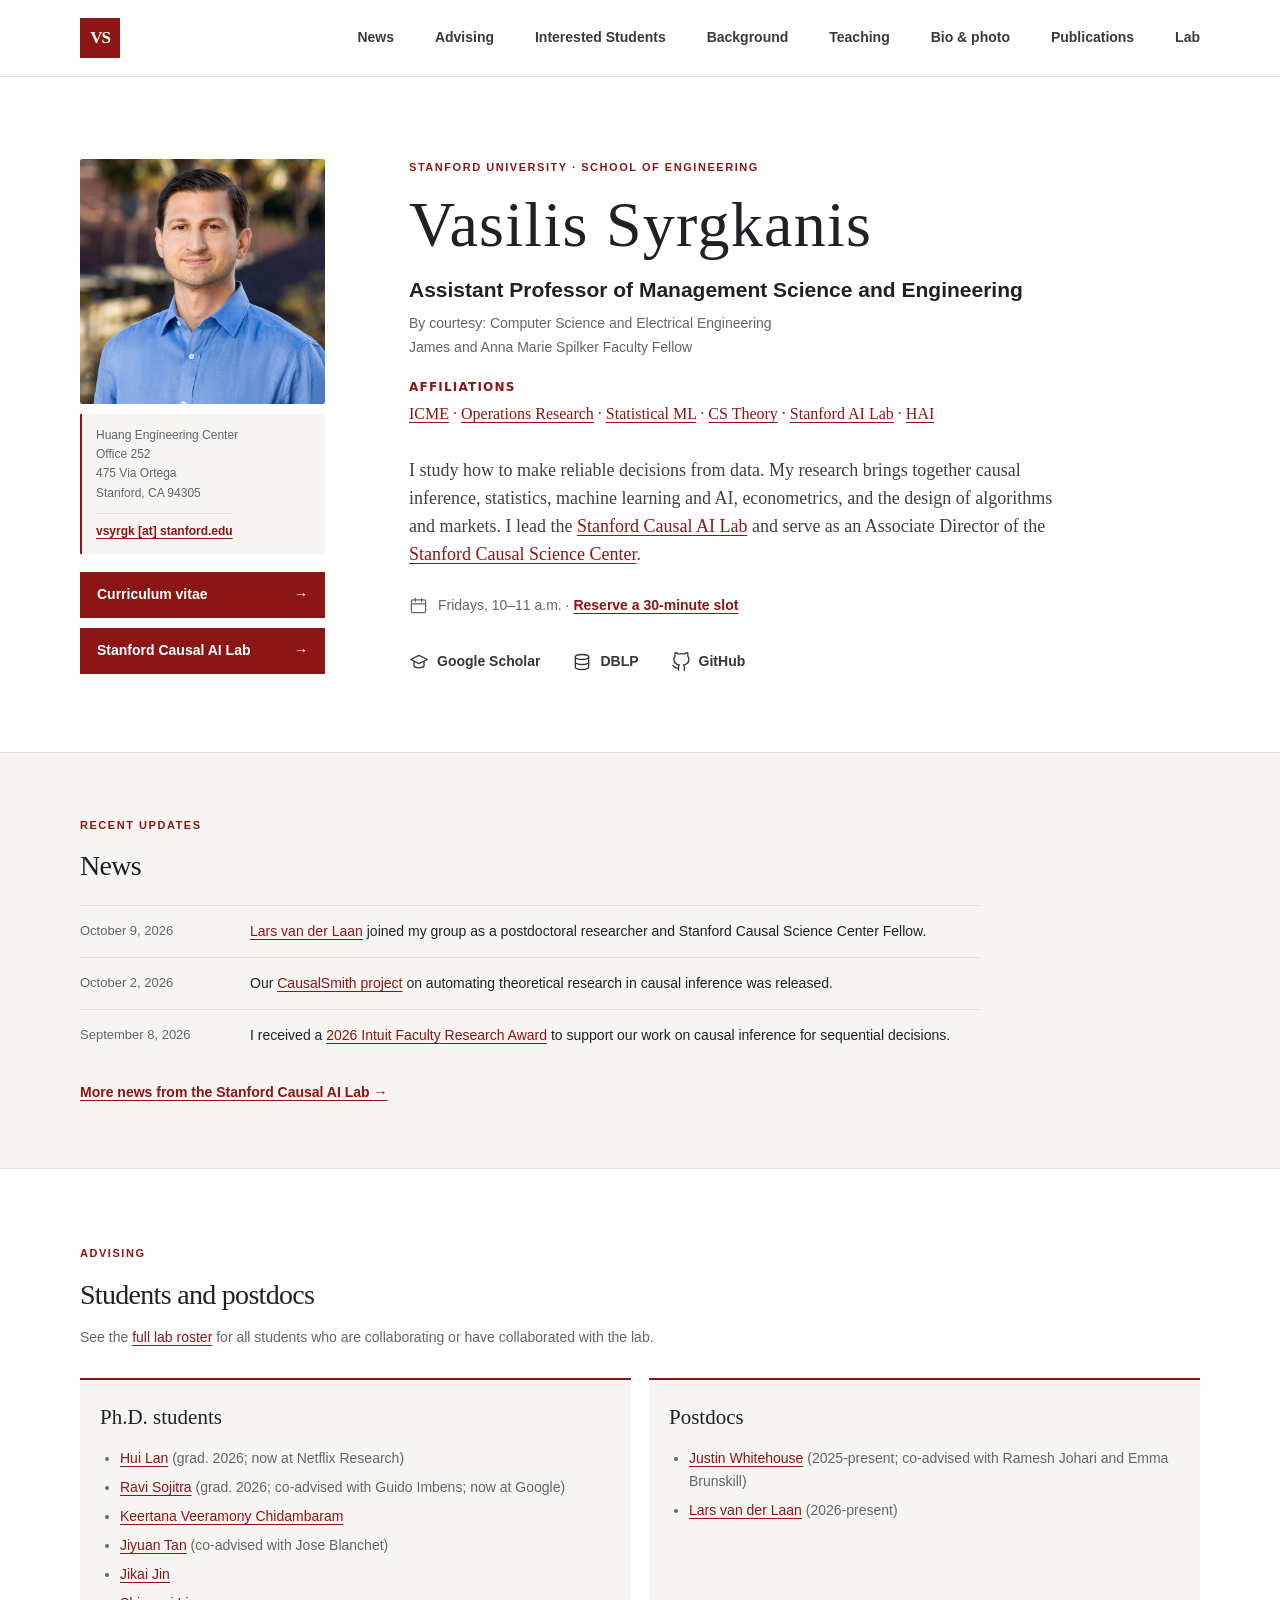
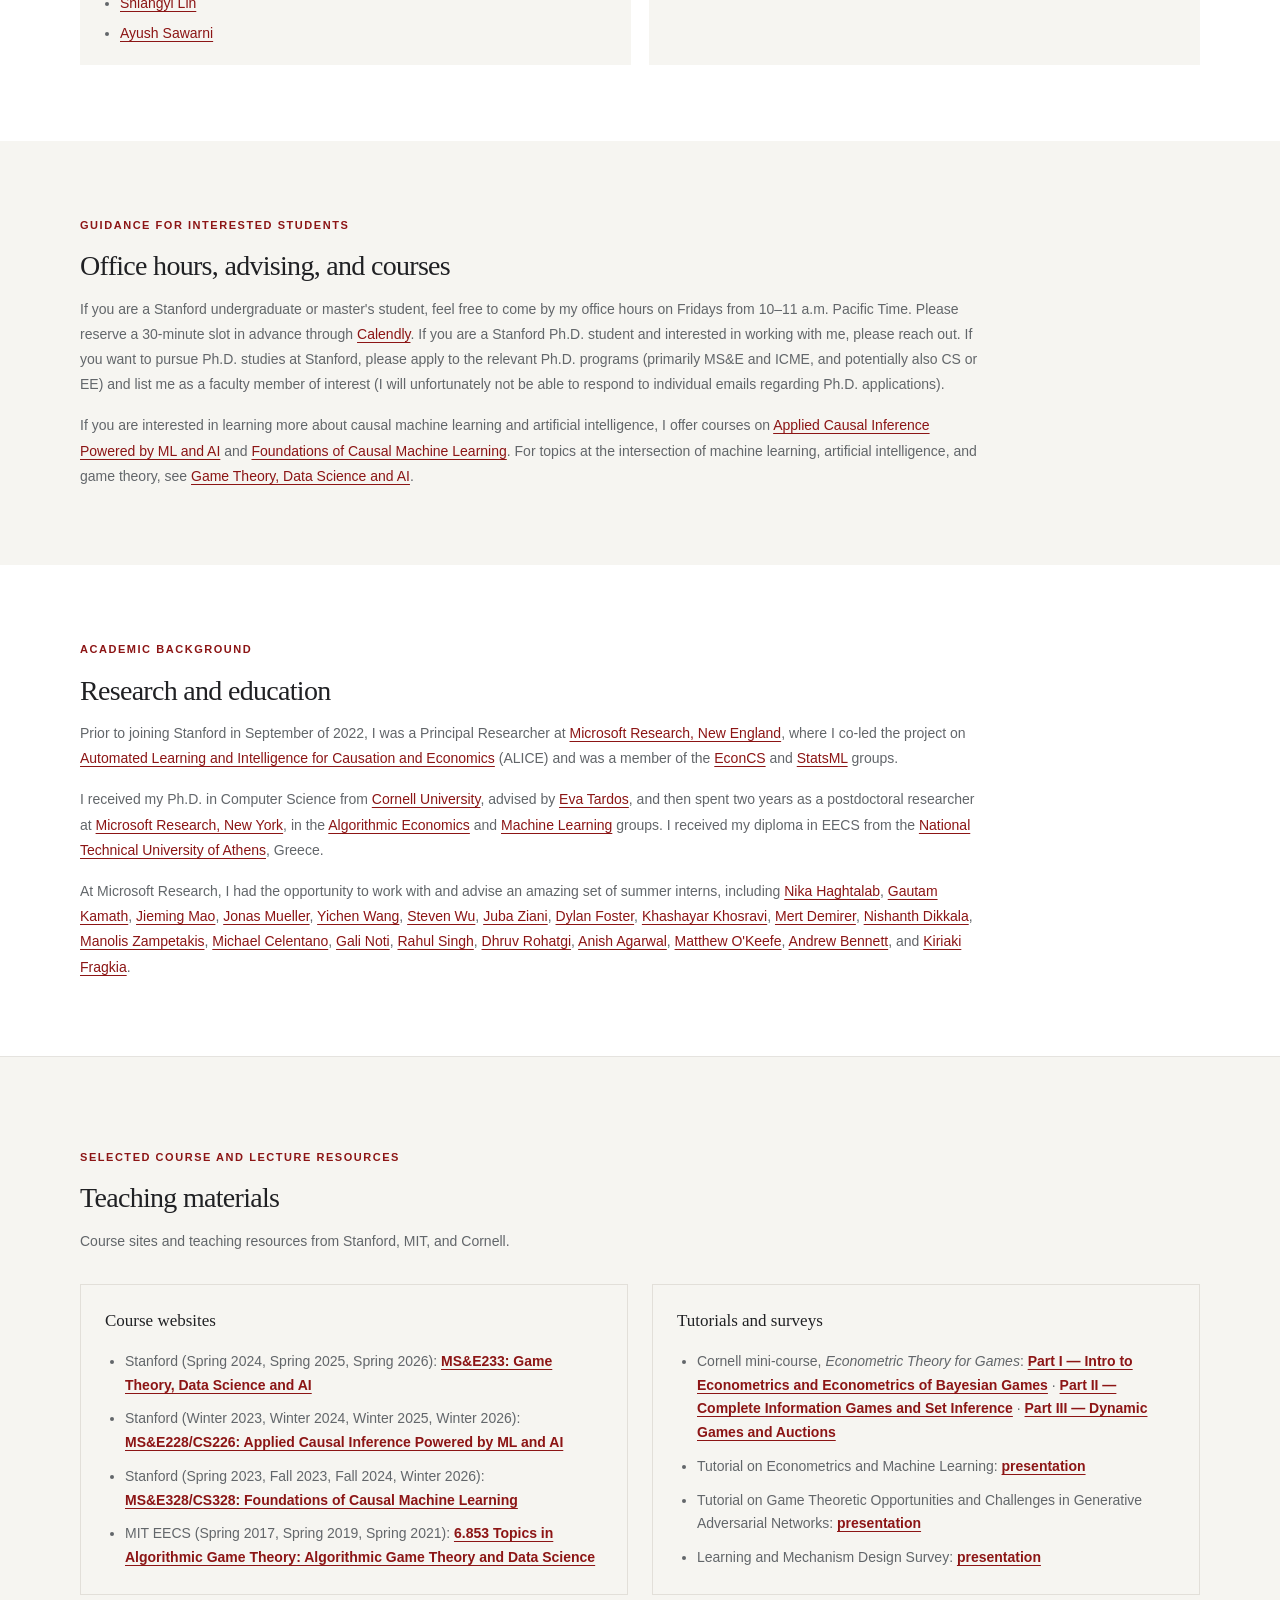
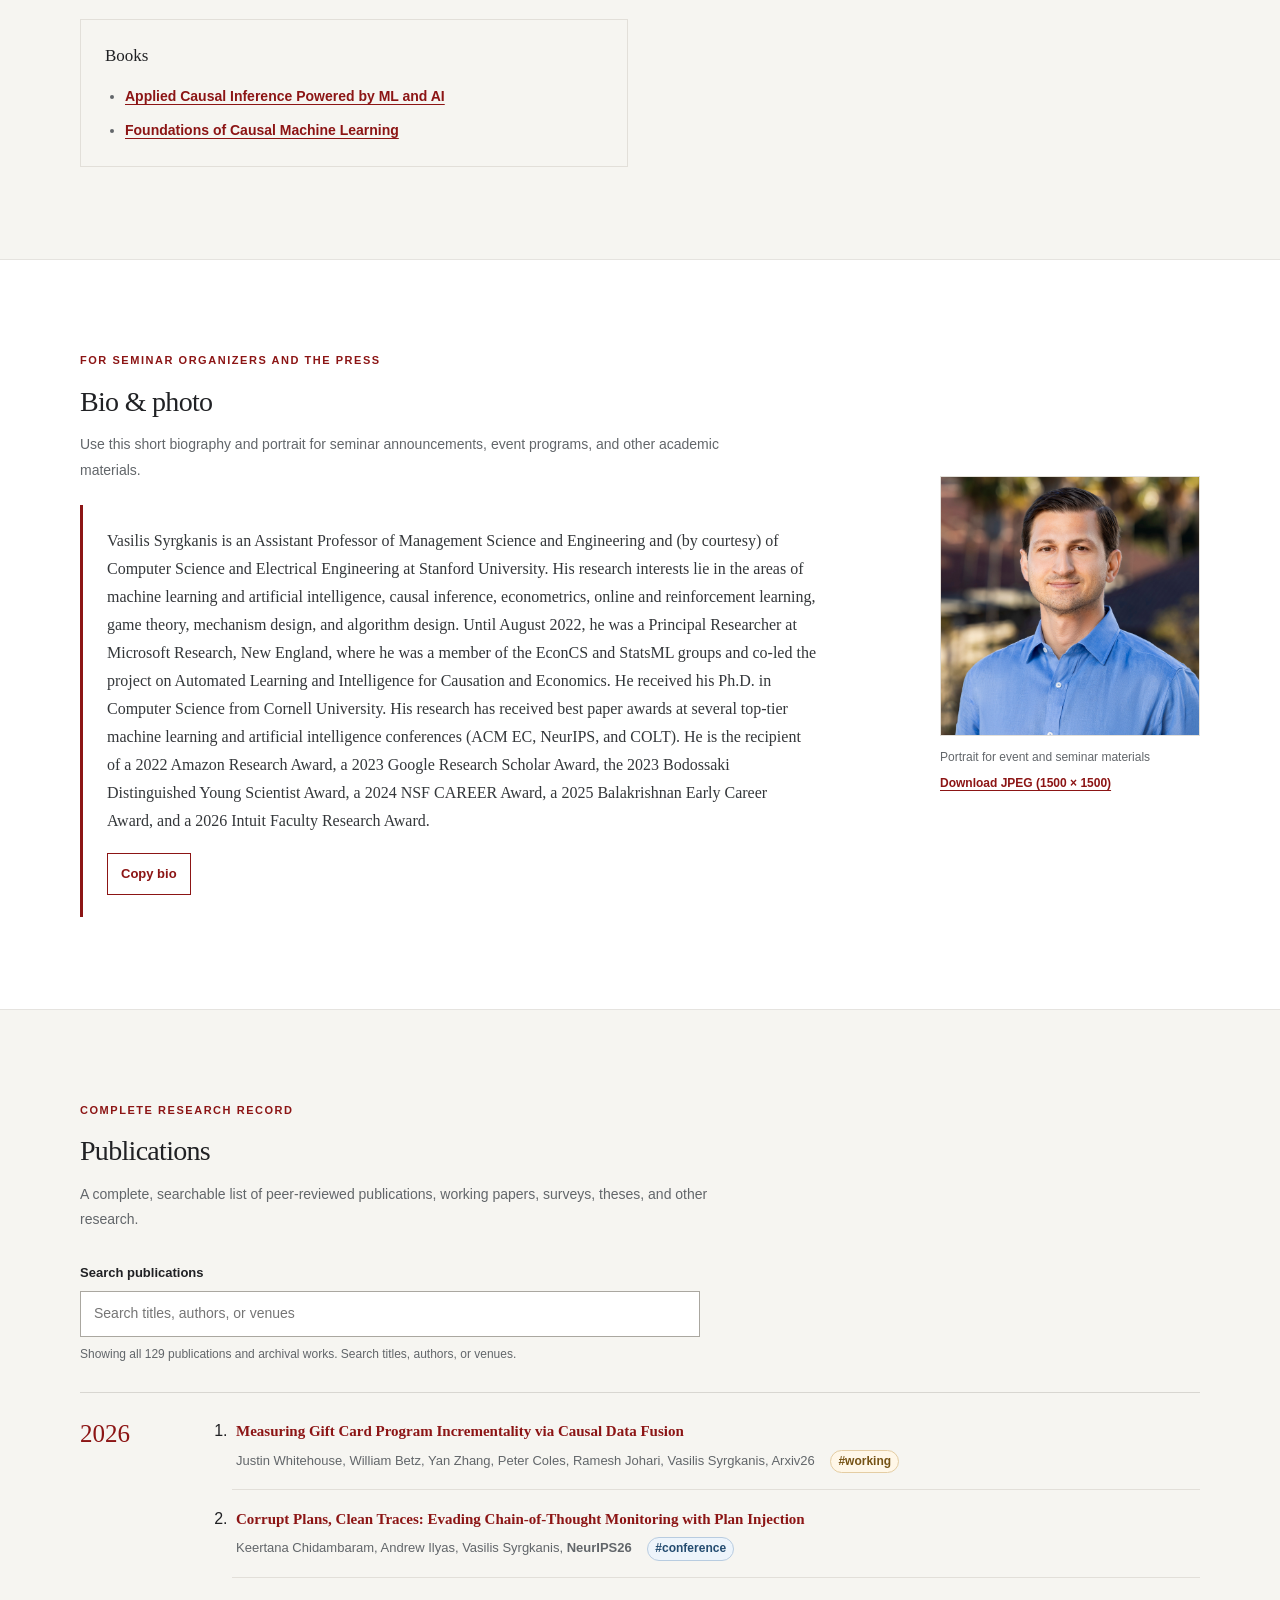
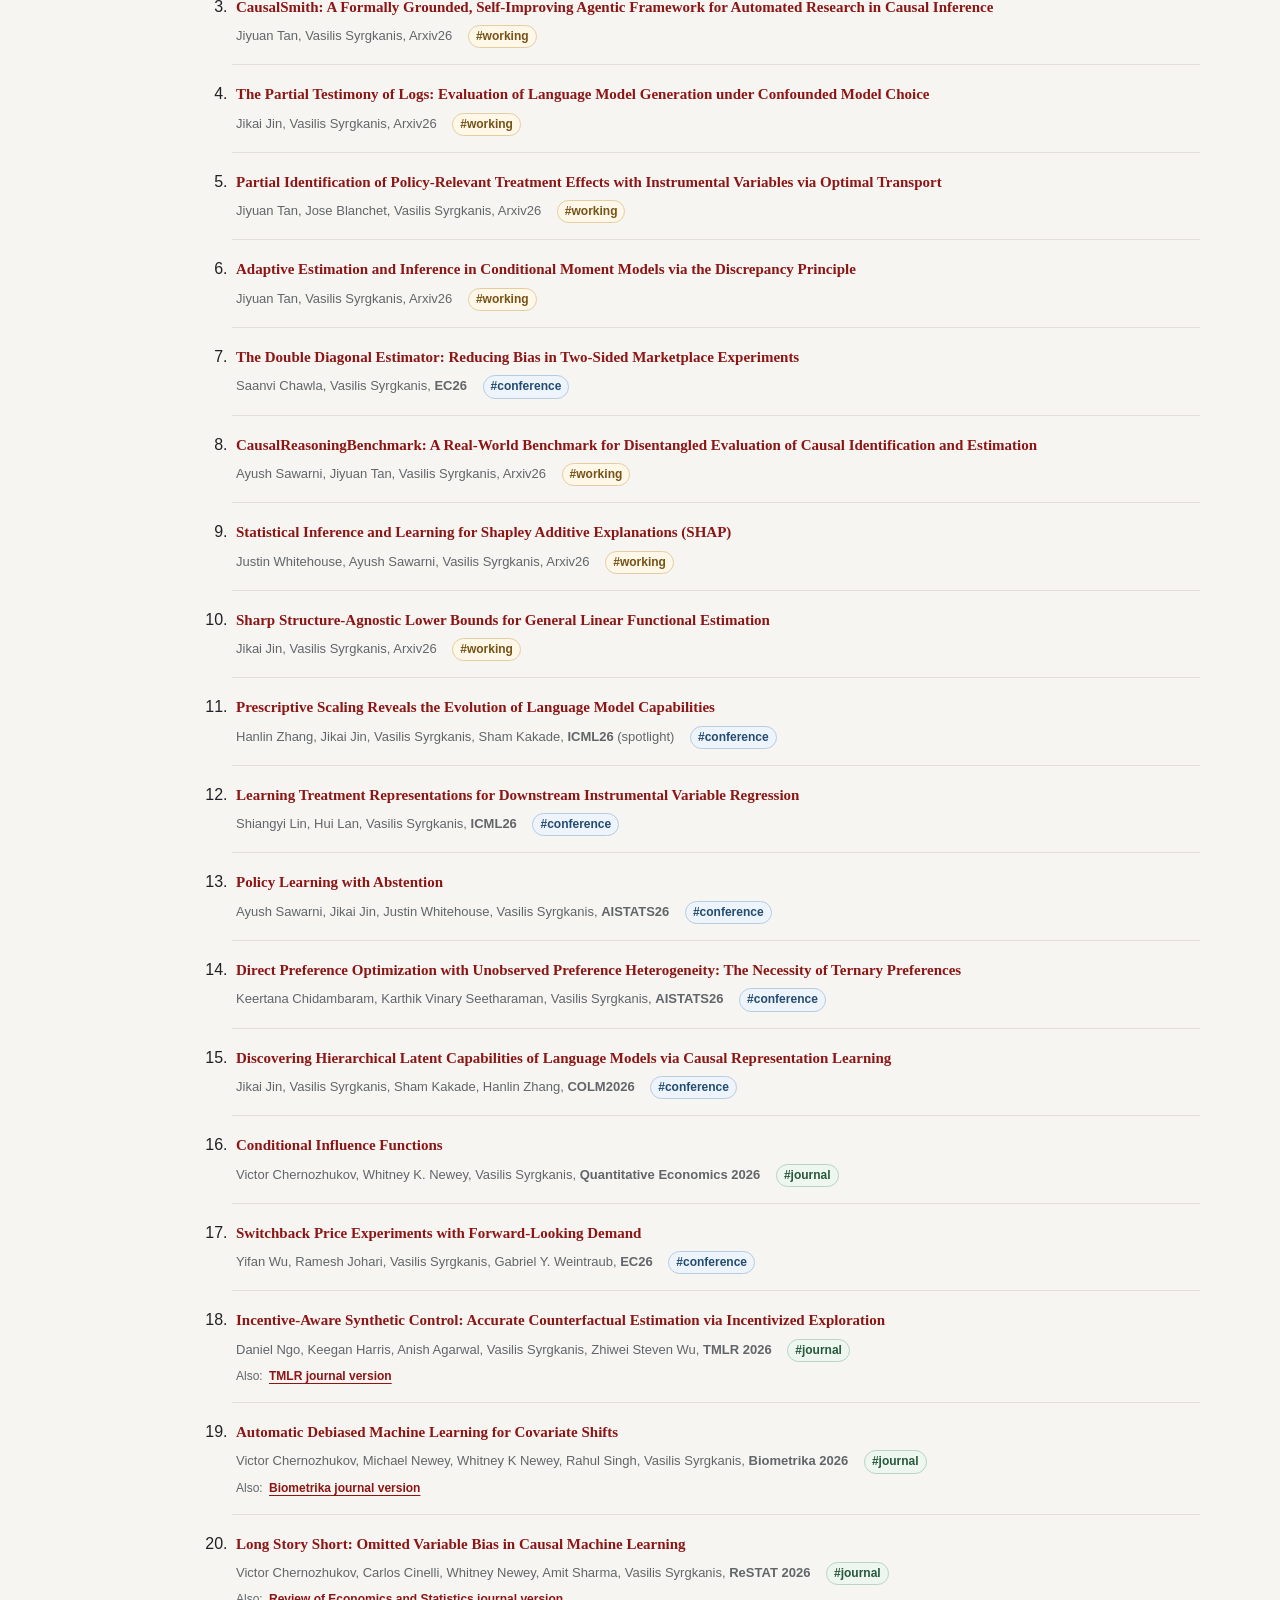
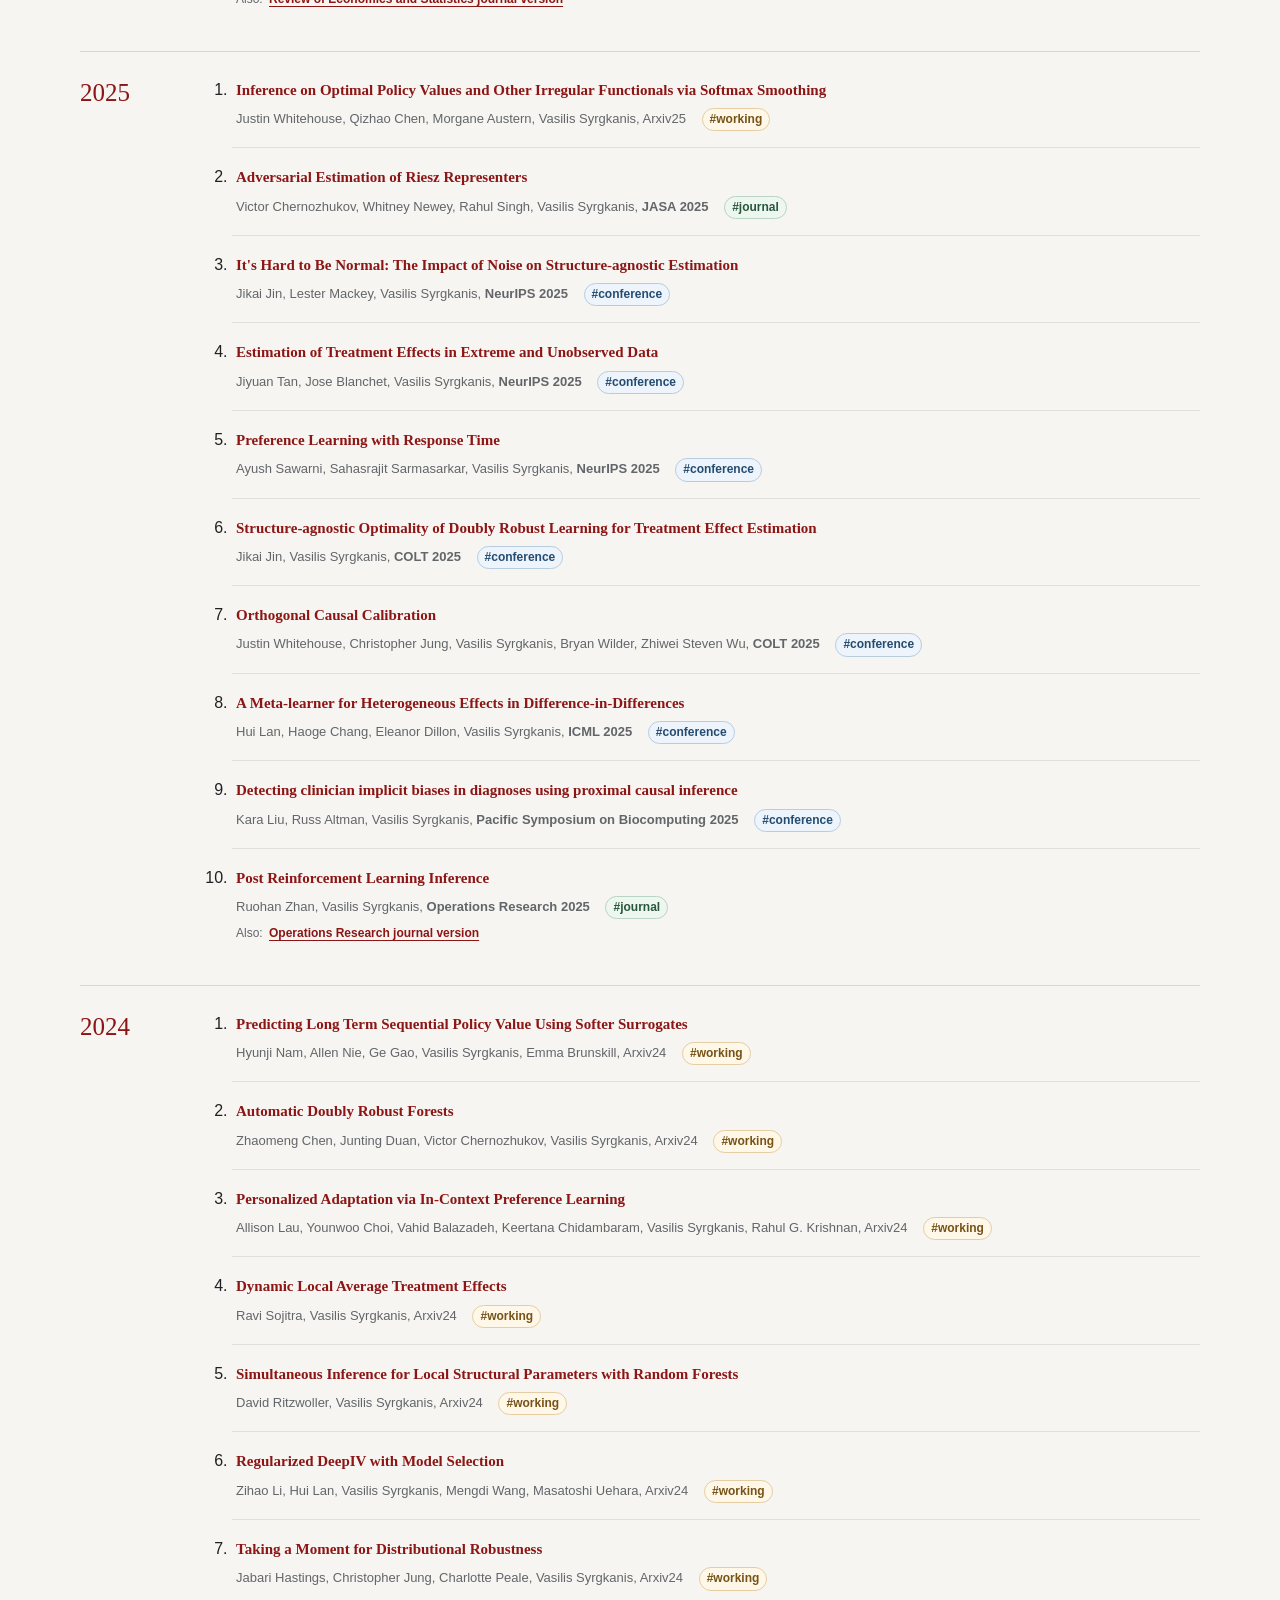
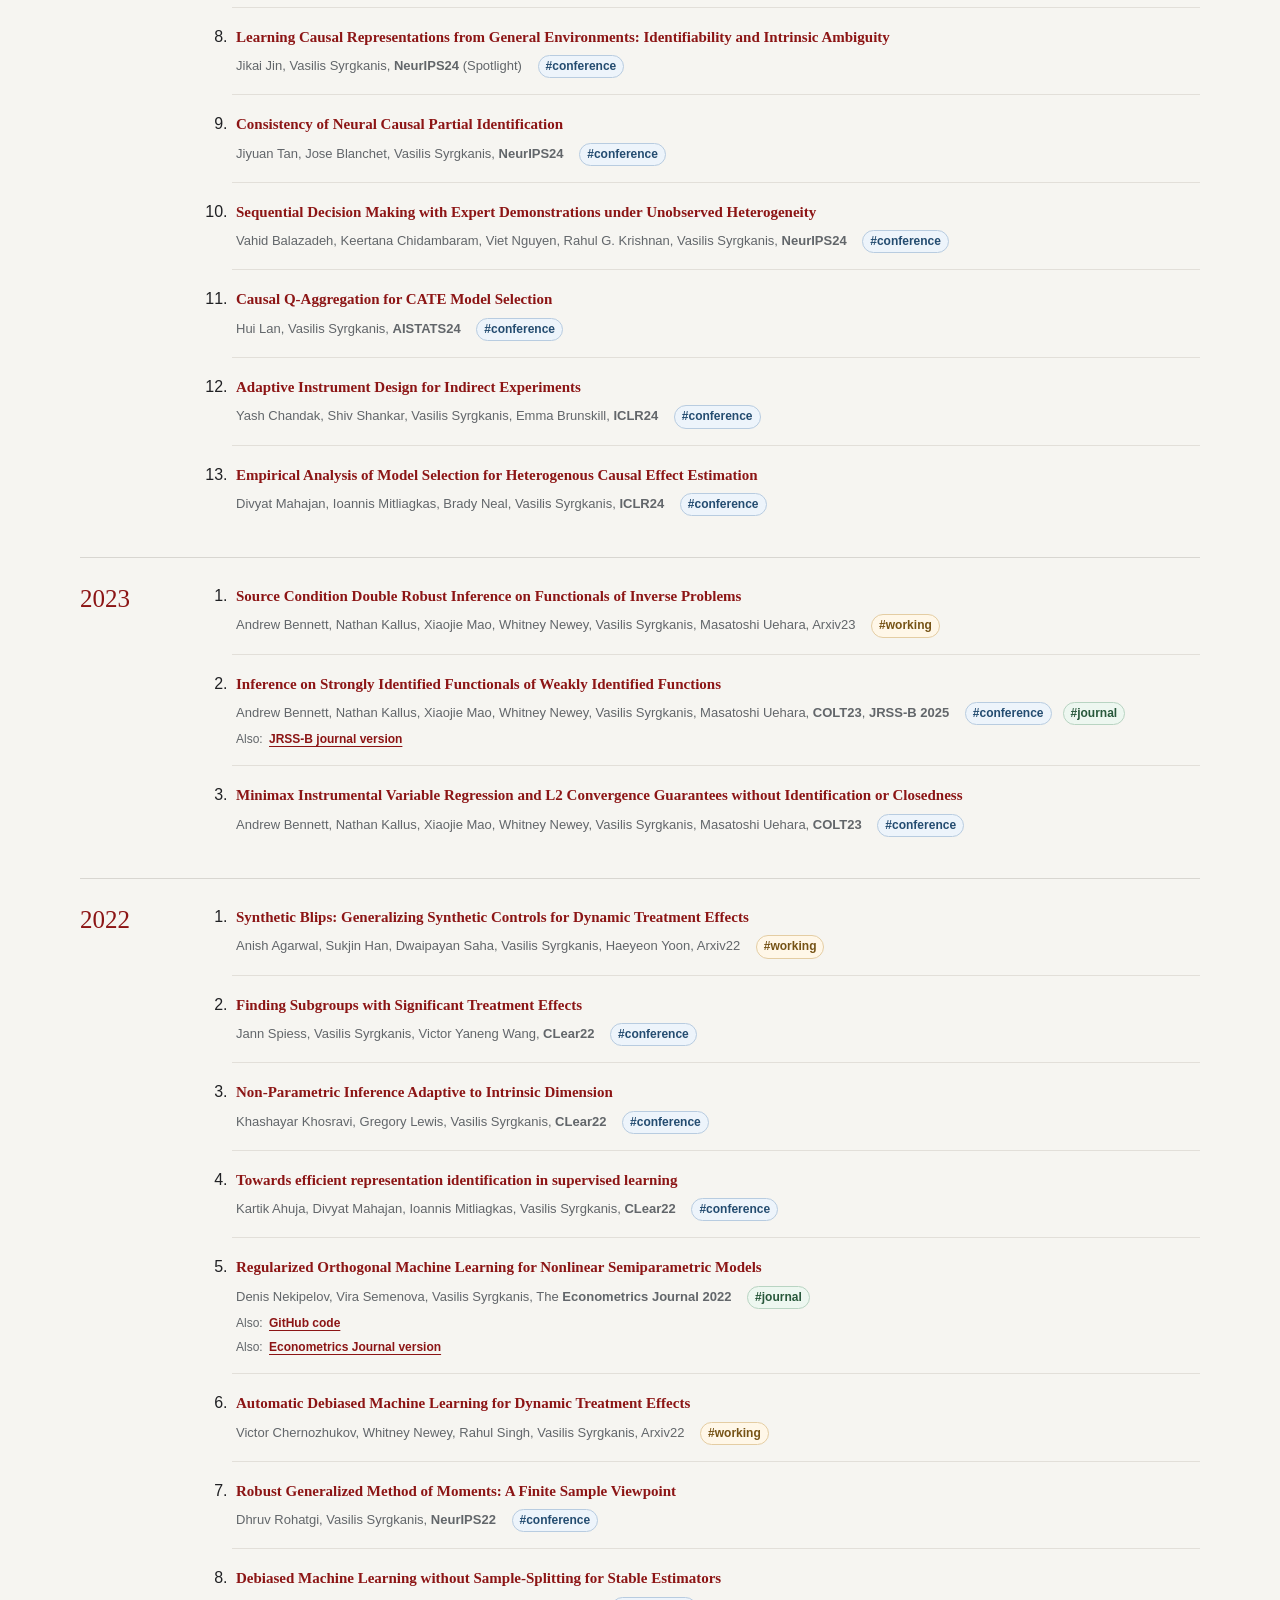
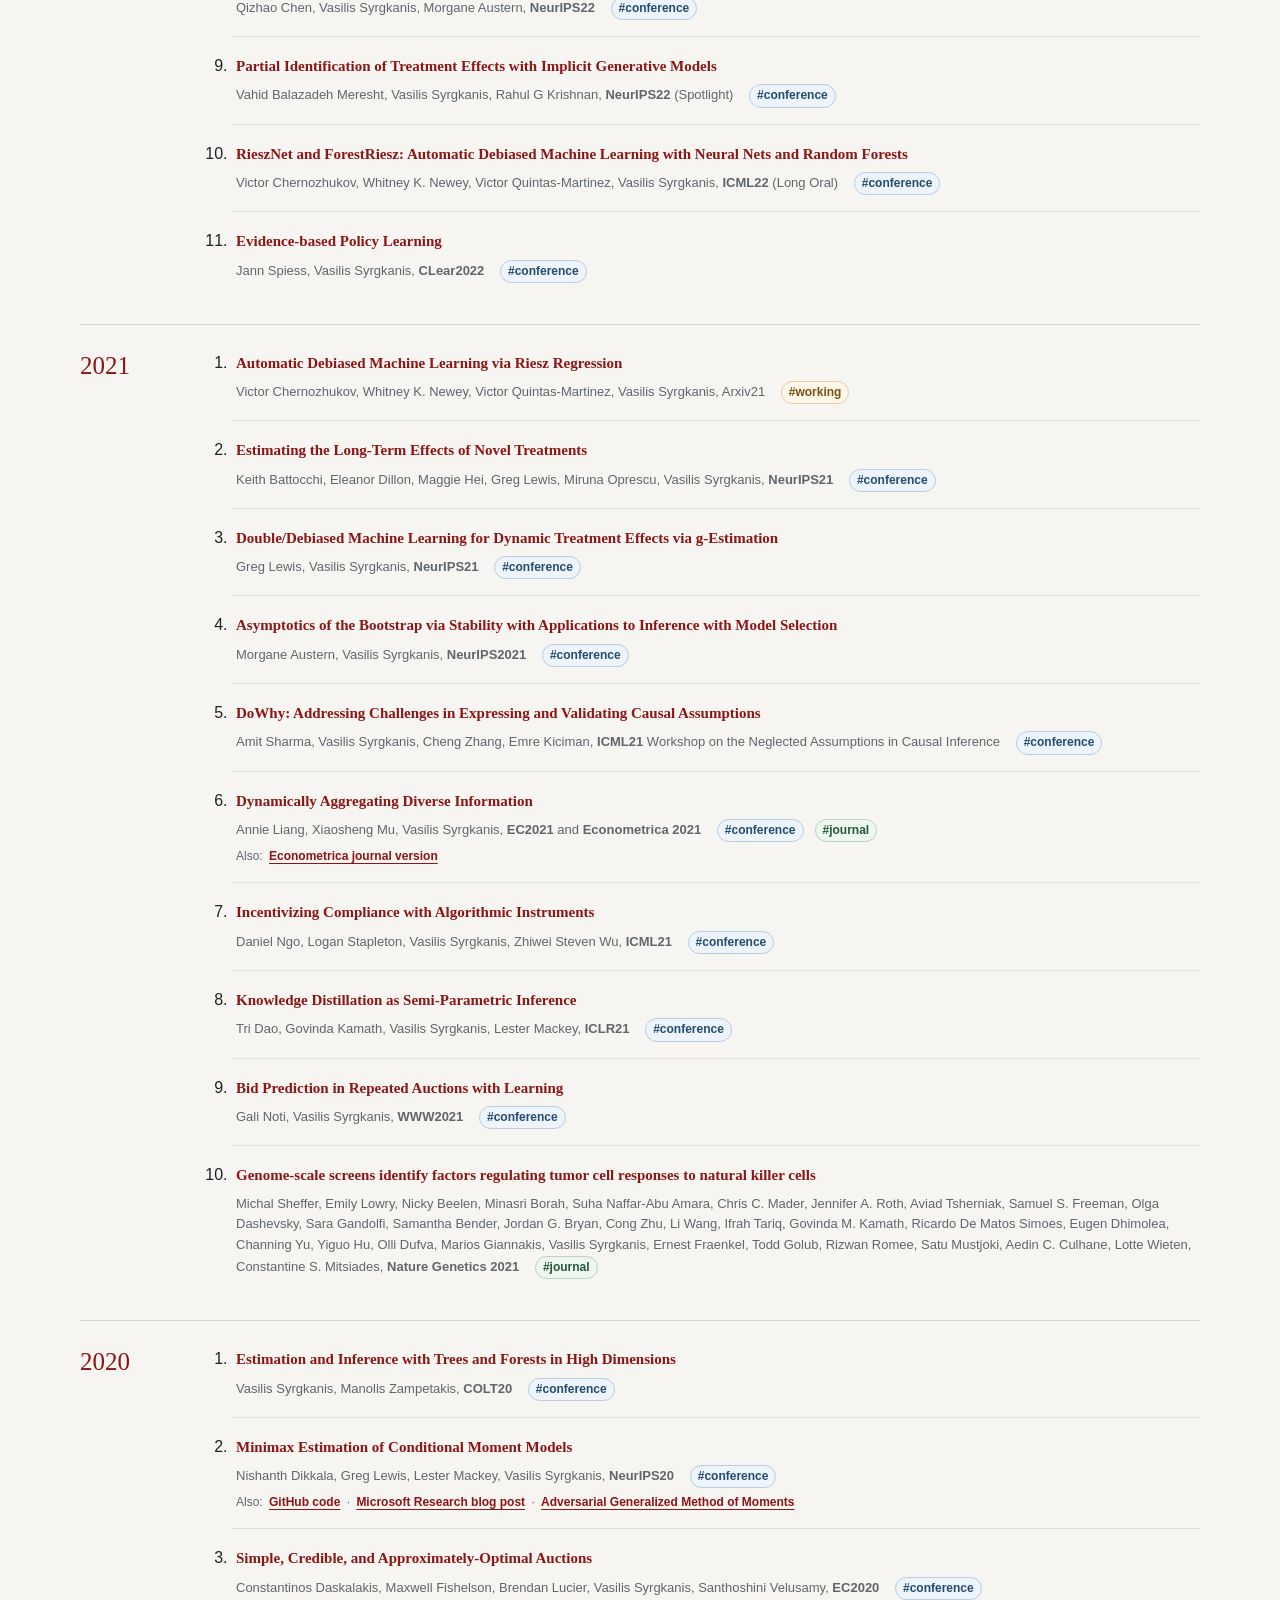
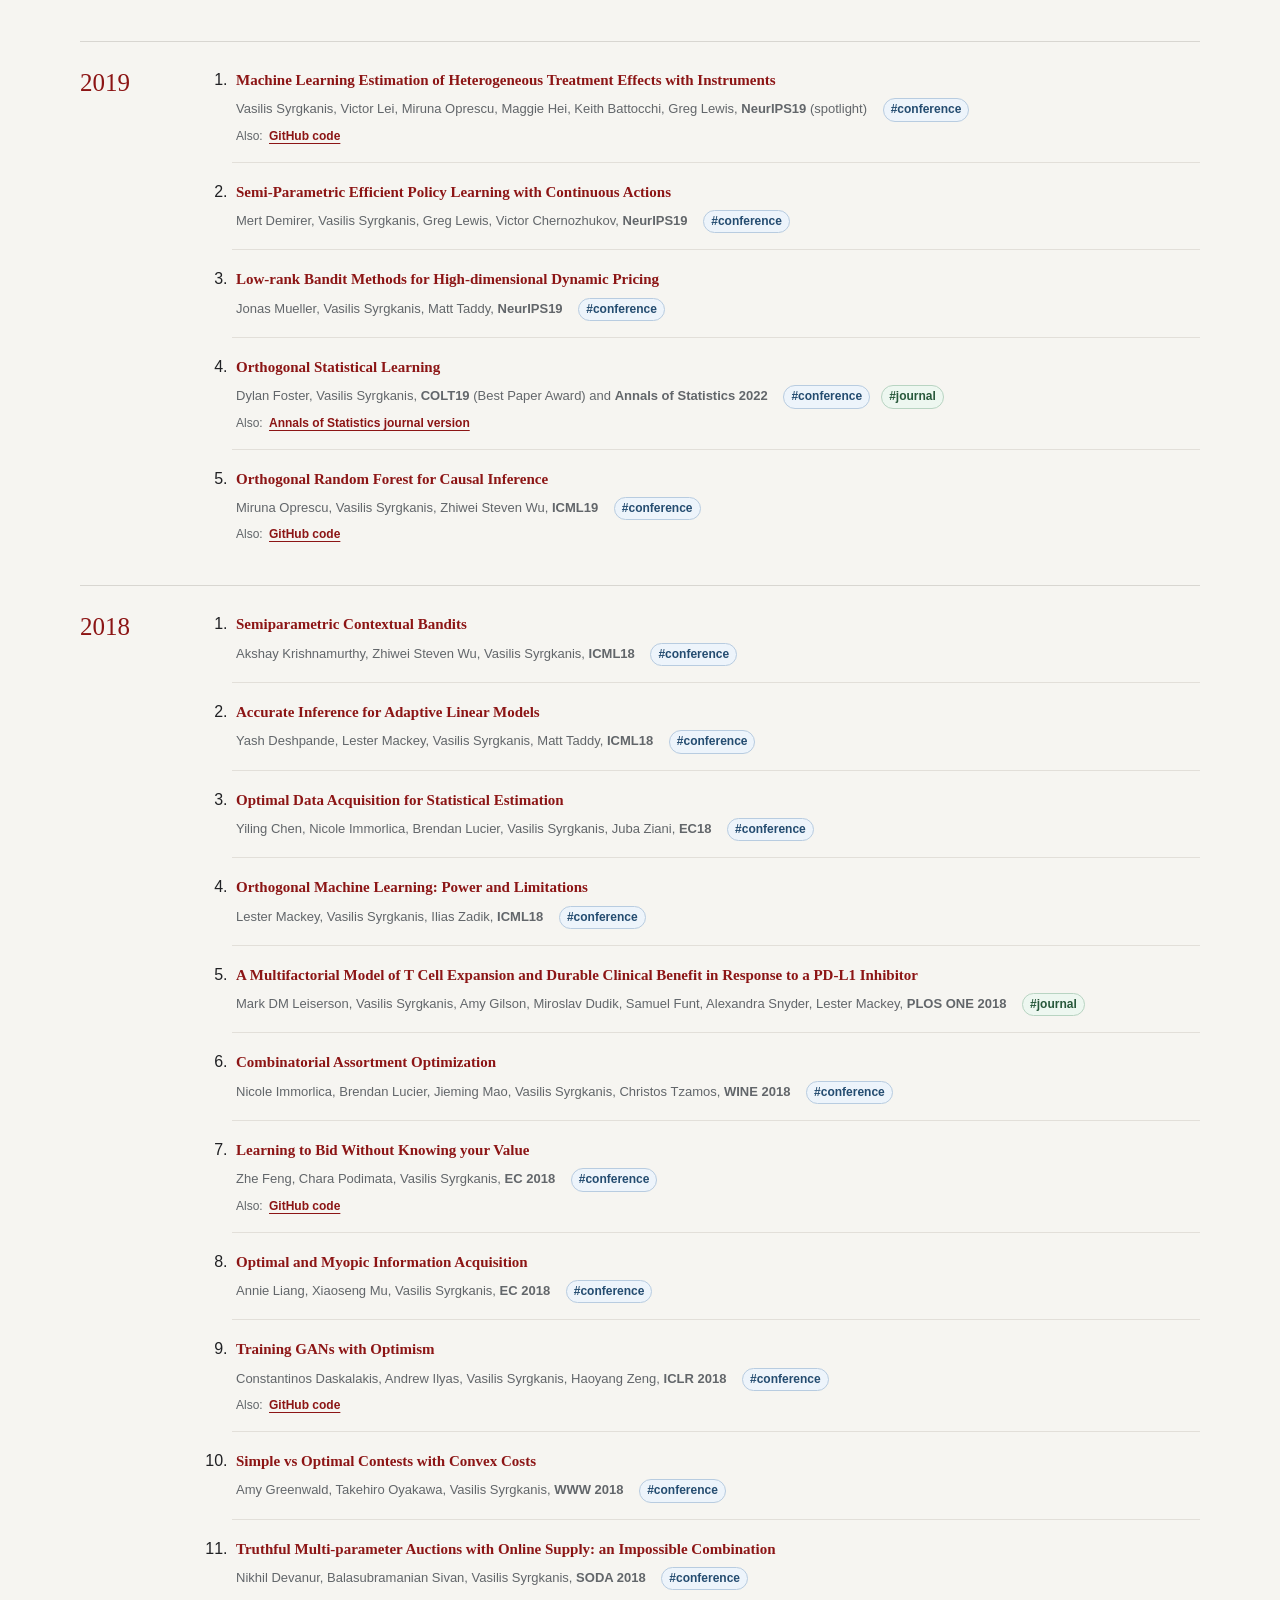
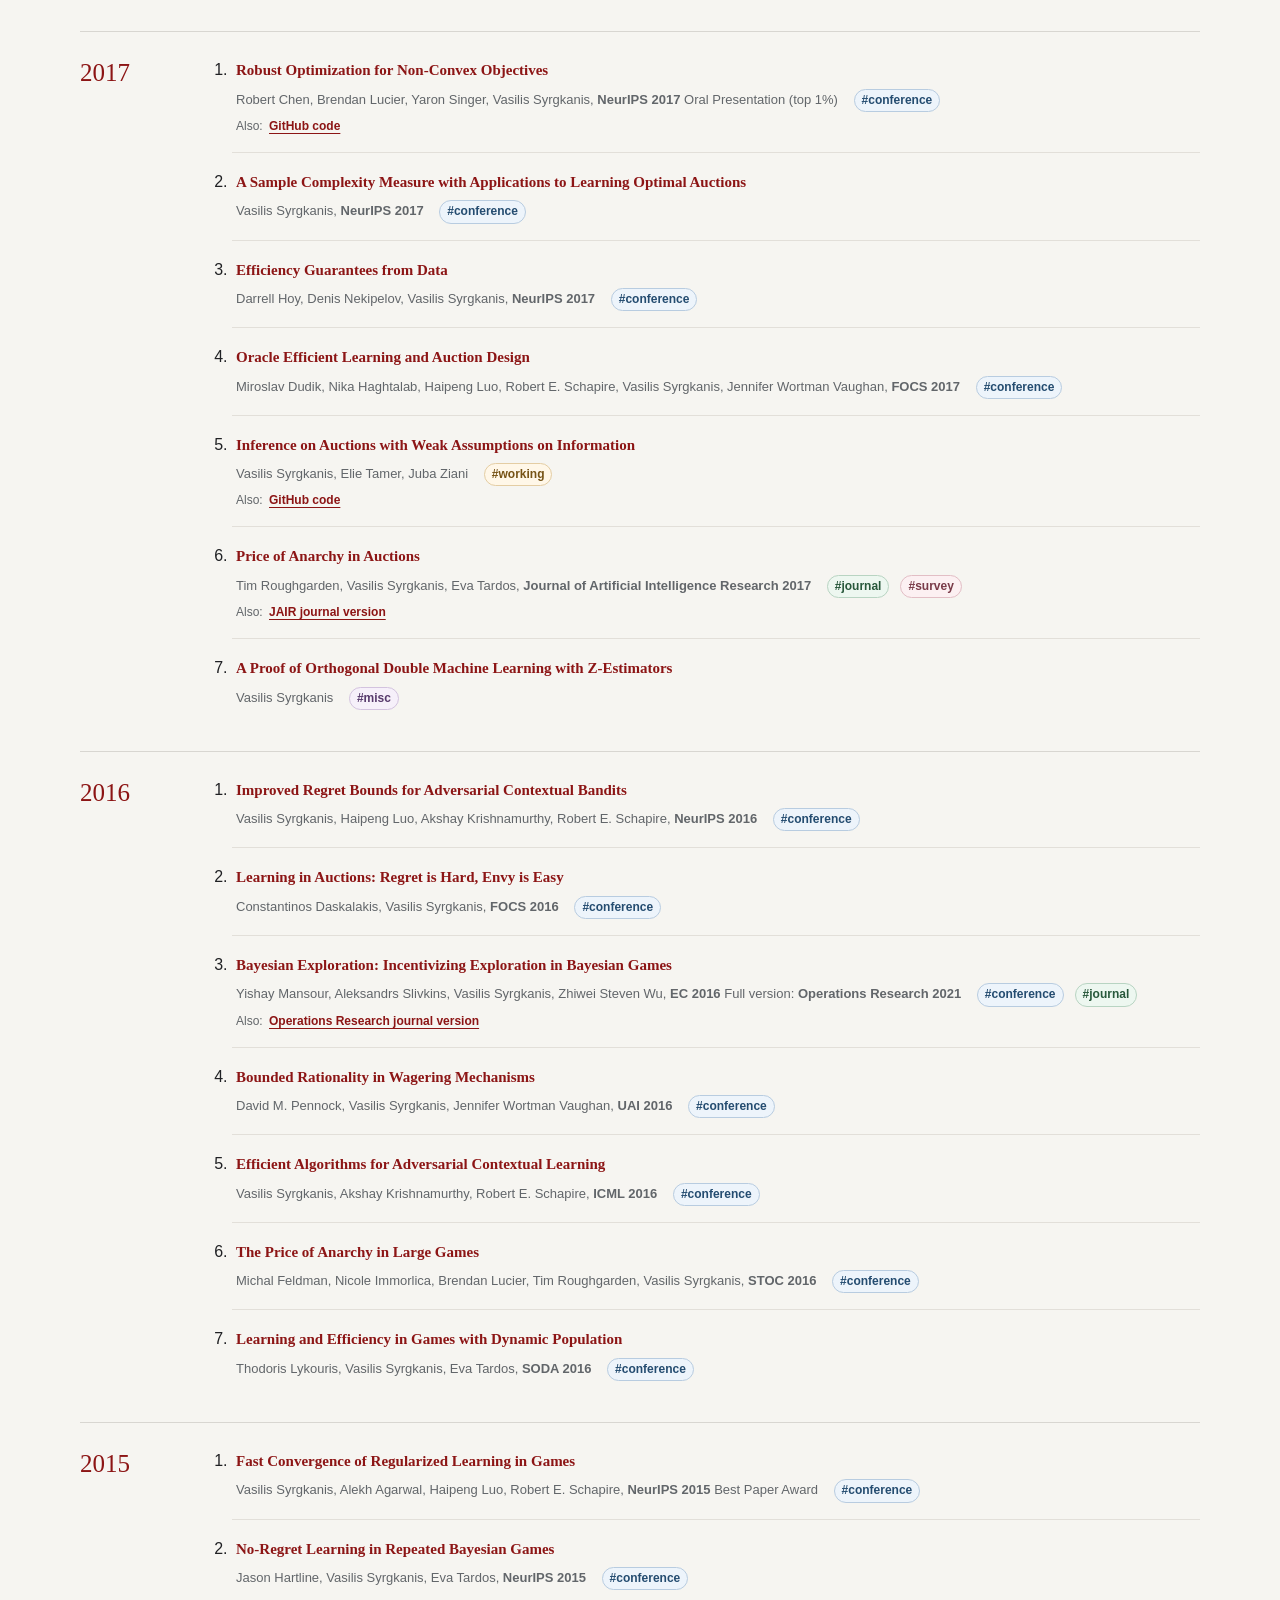
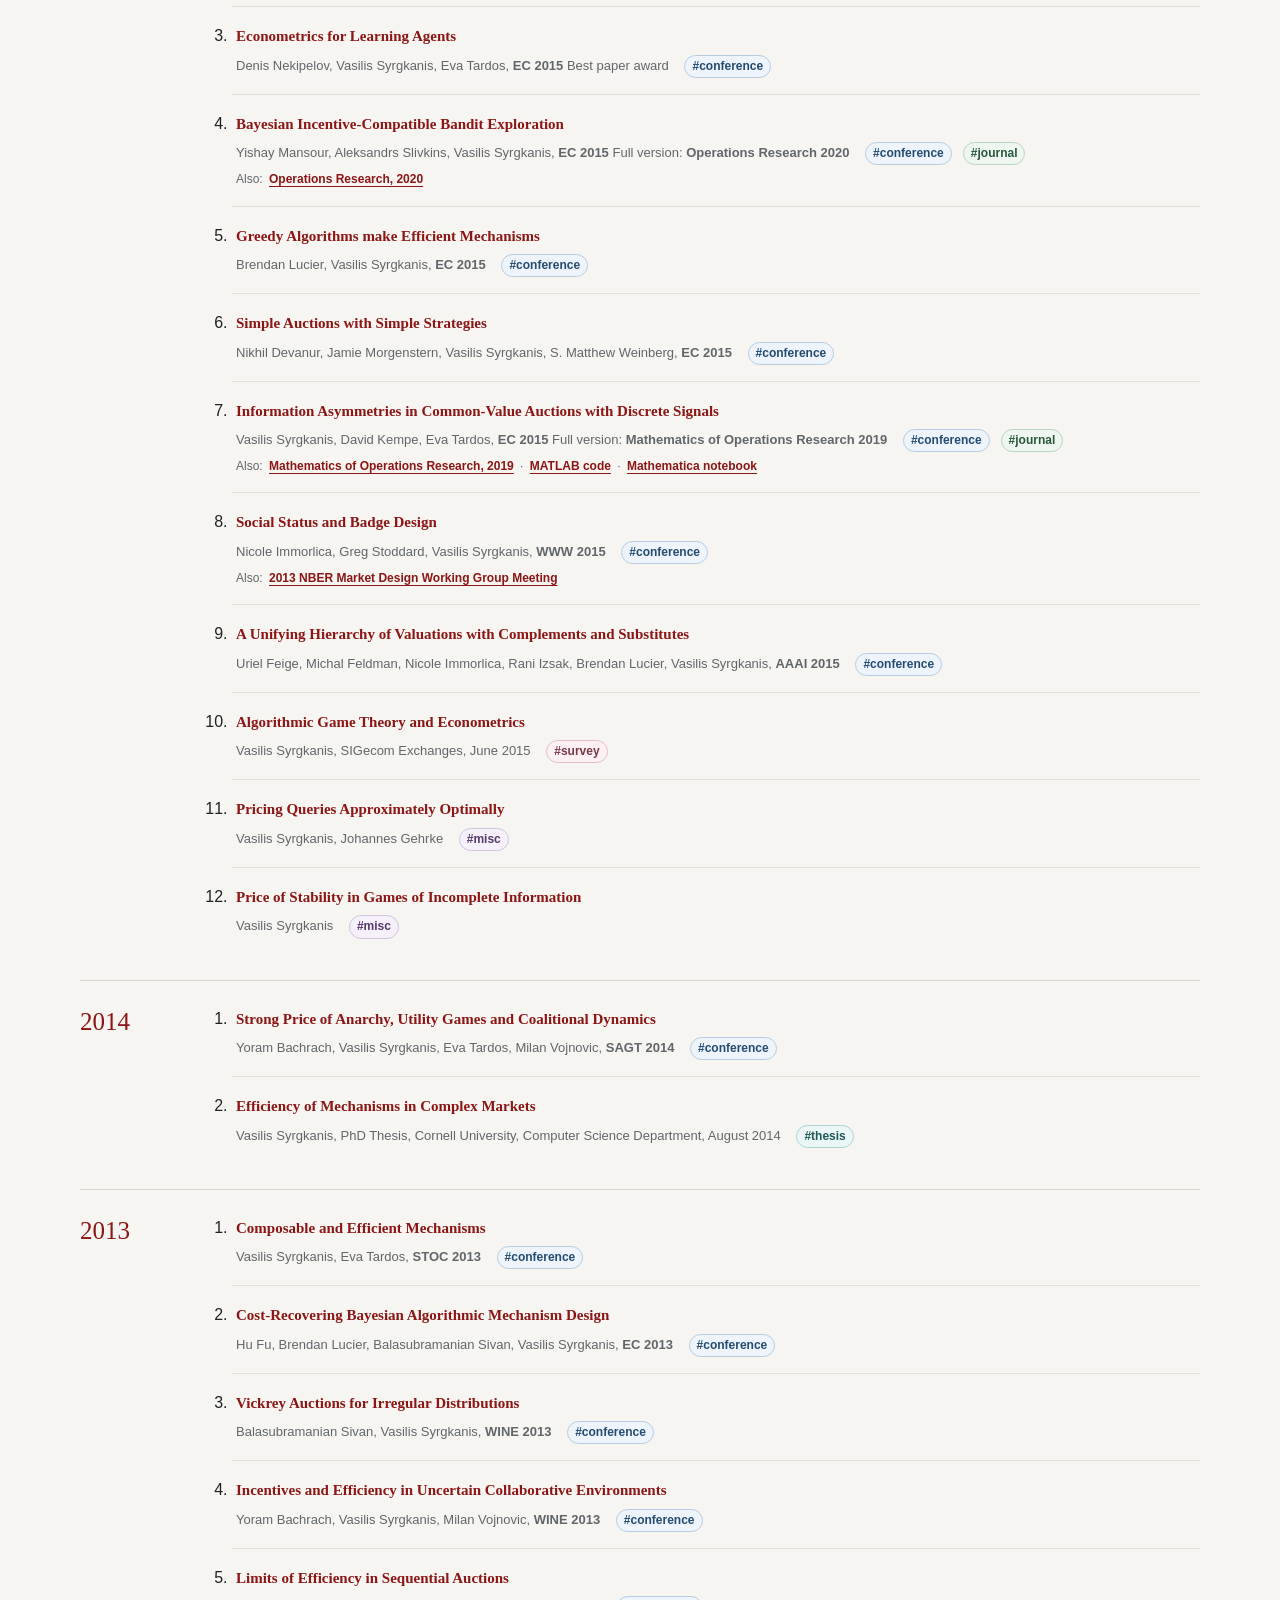
==== commit 924fce92: "Add personal news section Co-authored-by: Copilot <223556219+Copilot@users.noreply.github.com>" ====
--- a/index.html
+++ b/index.html
@@ -24,6 +24,7 @@
 		<div class="header-inner">
 			<a class="wordmark" href="index.html" aria-label="Vasilis Syrgkanis home">VS</a>
 			<nav aria-label="Main navigation">
+				<a href="#news">News</a>
 				<a href="#advising">Advising</a>
 				<a href="#students">Interested Students</a>
 				<a href="#academic-background">Background</a>
@@ -78,6 +79,30 @@
 					<a href="https://dblp.org/pers/hd/s/Syrgkanis:Vasilis"><svg viewBox="0 0 24 24" aria-hidden="true"><ellipse cx="12" cy="6" rx="8" ry="3"/><path d="M4 6v12c0 1.7 3.6 3 8 3s8-1.3 8-3V6"/><path d="M4 12c0 1.7 3.6 3 8 3s8-1.3 8-3"/></svg>DBLP</a>
 					<a href="https://github.com/vsyrgkanis"><svg viewBox="0 0 24 24" aria-hidden="true"><path d="M9 19c-5 1.5-5-2.5-7-3m14 6v-3.87a3.37 3.37 0 0 0-.94-2.61c3.14-.35 6.44-1.54 6.44-7A5.44 5.44 0 0 0 20 4.77 5.07 5.07 0 0 0 19.91 1S18.73.65 16 2.48a13.38 13.38 0 0 0-7 0C6.27.65 5.09 1 5.09 1A5.07 5.07 0 0 0 5 4.77a5.44 5.44 0 0 0-1.5 3.78c0 5.42 3.3 6.61 6.44 7A3.37 3.37 0 0 0 9 18.13V22"/></svg>GitHub</a>
 				</div>
+			</div>
+		</section>
+
+		<section class="latest-news" id="news" aria-labelledby="news-heading">
+			<div class="section-shell latest-news-inner">
+				<div class="section-heading">
+					<p class="eyebrow">Recent updates</p>
+					<h2 id="news-heading">News</h2>
+				</div>
+				<ul class="latest-news-list">
+					<li>
+						<time datetime="2026-10-09">October 9, 2026</time>
+						<span><a href="https://larsvanderlaan.github.io/">Lars van der Laan</a> joined my group as a postdoctoral researcher and Stanford Causal Science Center Fellow.</span>
+					</li>
+					<li>
+						<time datetime="2026-10-02">October 2, 2026</time>
+						<span>Our <a href="https://causalsmith.org/">CausalSmith project</a> on automating theoretical research in causal inference was released.</span>
+					</li>
+					<li>
+						<time datetime="2026-09-08">September 8, 2026</time>
+						<span>I received a <a href="https://www.intuit.com/blog/global-stories/intuit-faculty-research-awards/">2026 Intuit Faculty Research Award</a> to support our work on causal inference for sequential decisions.</span>
+					</li>
+				</ul>
+				<p class="latest-news-more"><a href="https://scail.stanford.edu/#news">More news from the Stanford Causal AI Lab <span aria-hidden="true">&rarr;</span></a></p>
 			</div>
 		</section>
 
--- a/css/homepage.css
+++ b/css/homepage.css
@@ -427,13 +427,53 @@
 	margin-bottom: 0;
 }
 
+.latest-news {
+	border-top: 1px solid var(--line);
+	background: var(--wash);
+}
+
+.latest-news-inner {
+	padding-block: clamp(44px, 6vw, 64px);
+}
+
+.latest-news .section-heading {
+	margin-bottom: 22px;
+}
+
+.latest-news-list {
+	max-width: 900px;
+	margin: 0;
+	padding: 0;
+	list-style: none;
+}
+
+.latest-news-list li {
+	display: grid;
+	grid-template-columns: 150px minmax(0, 1fr);
+	gap: 20px;
+	padding: 14px 0;
+	border-top: 1px solid var(--line);
+	font-size: 14px;
+}
+
+.latest-news-list time {
+	color: var(--muted);
+	font-size: 13px;
+}
+
+.latest-news-more {
+	margin: 20px 0 0;
+	font-size: 14px;
+	font-weight: 650;
+}
+
 .student-guidance {
-	background: #fff;
+	background: var(--wash);
 }
 
 .advising {
 	border-top: 1px solid var(--line);
-	background: var(--wash);
+	background: var(--paper);
 }
 
 .advising-inner {
@@ -450,7 +490,7 @@
 .advising-group {
 	padding: 20px;
 	border-top: 2px solid var(--stanford-red);
-	background: #fff;
+	background: var(--wash);
 }
 
 .advising-group h3 {
@@ -484,7 +524,7 @@
 }
 
 .academic-background {
-	background: var(--wash);
+	background: var(--paper);
 }
 
 .academic-background-inner {
@@ -497,7 +537,7 @@
 
 .speaker-kit {
 	border-top: 1px solid var(--line);
-	background: var(--wash);
+	background: var(--paper);
 }
 
 .speaker-inner {
@@ -585,7 +625,7 @@
 
 .teaching-materials {
 	border-top: 1px solid var(--line);
-	background: #fff;
+	background: var(--wash);
 }
 
 .teaching-inner {
@@ -643,7 +683,7 @@
 
 .current-publications {
 	border-top: 1px solid var(--line);
-	background: #fff;
+	background: var(--wash);
 }
 
 .publications-inner {
@@ -873,6 +913,11 @@
 		grid-template-columns: 1fr;
 	}
 
+	.latest-news-list li {
+		grid-template-columns: 1fr;
+		gap: 2px;
+	}
+
 	.hero {
 		grid-template-columns: 1fr;
 		gap: 34px;
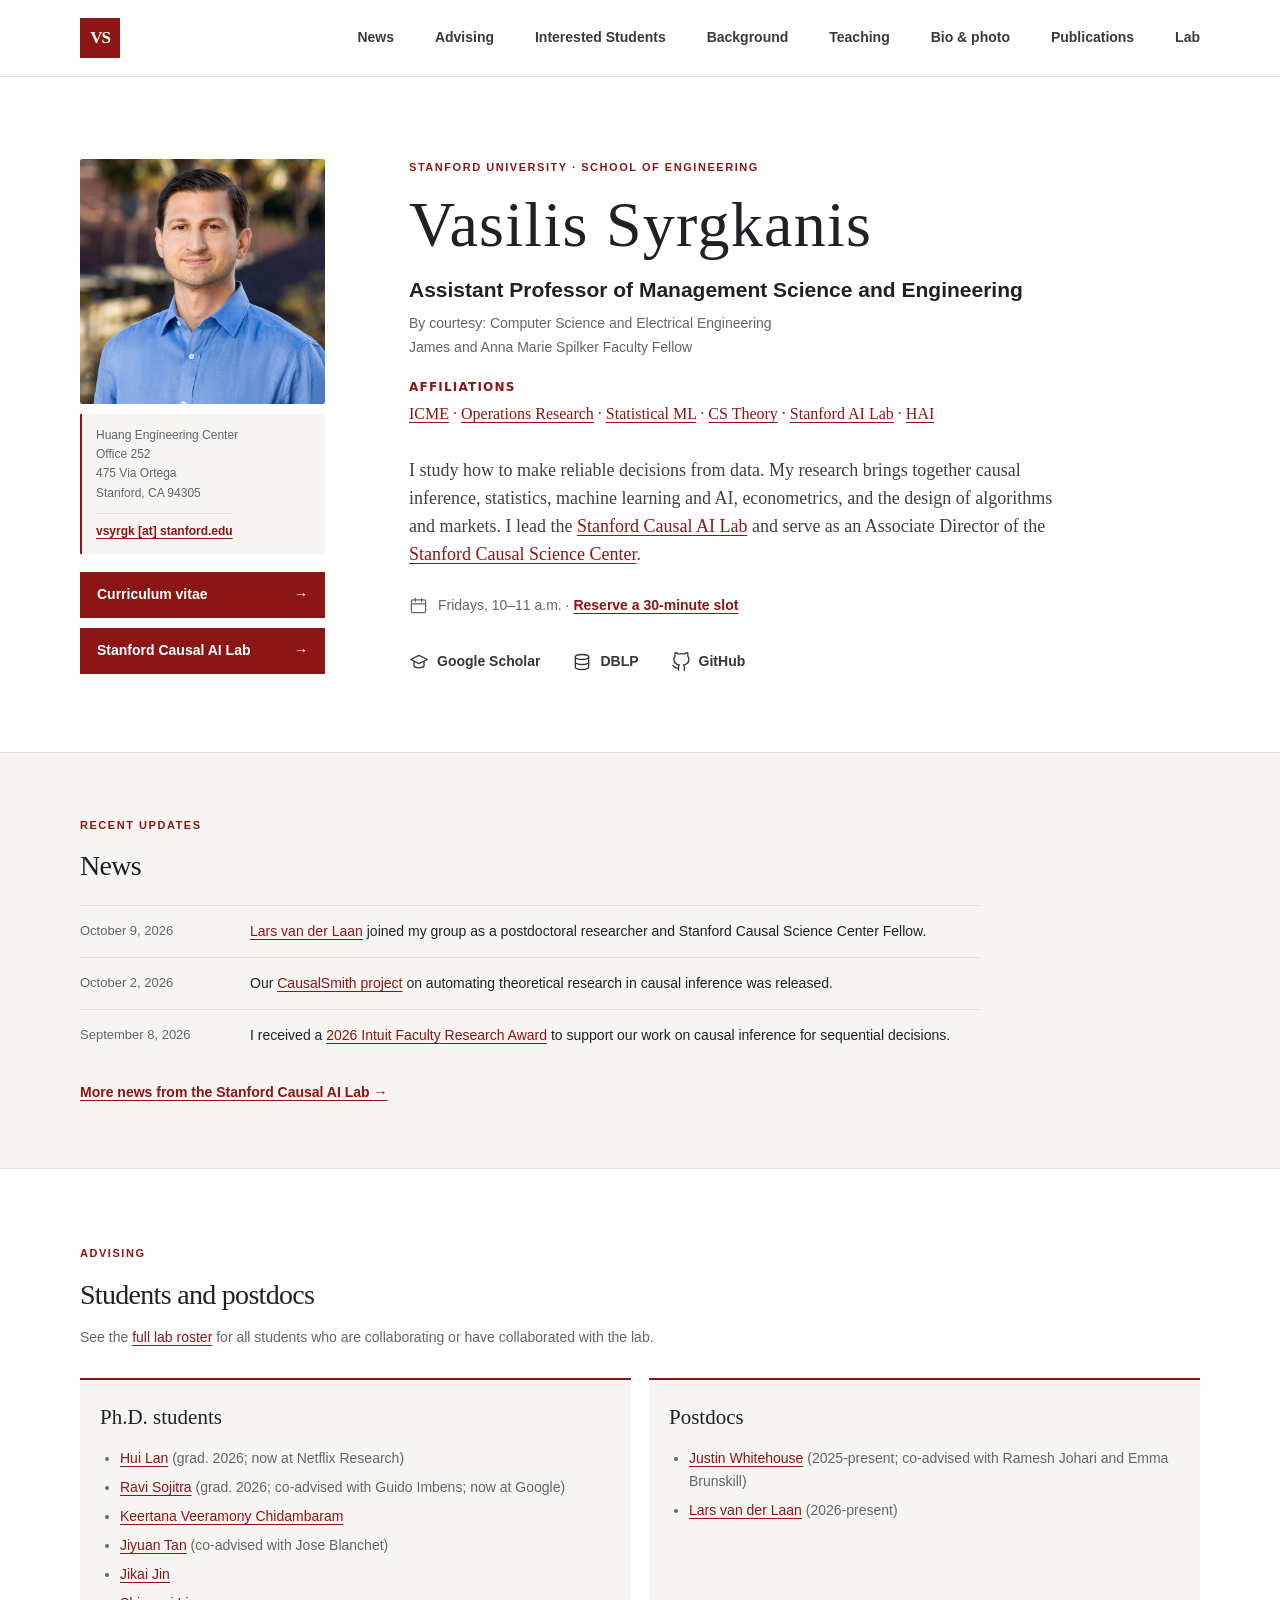
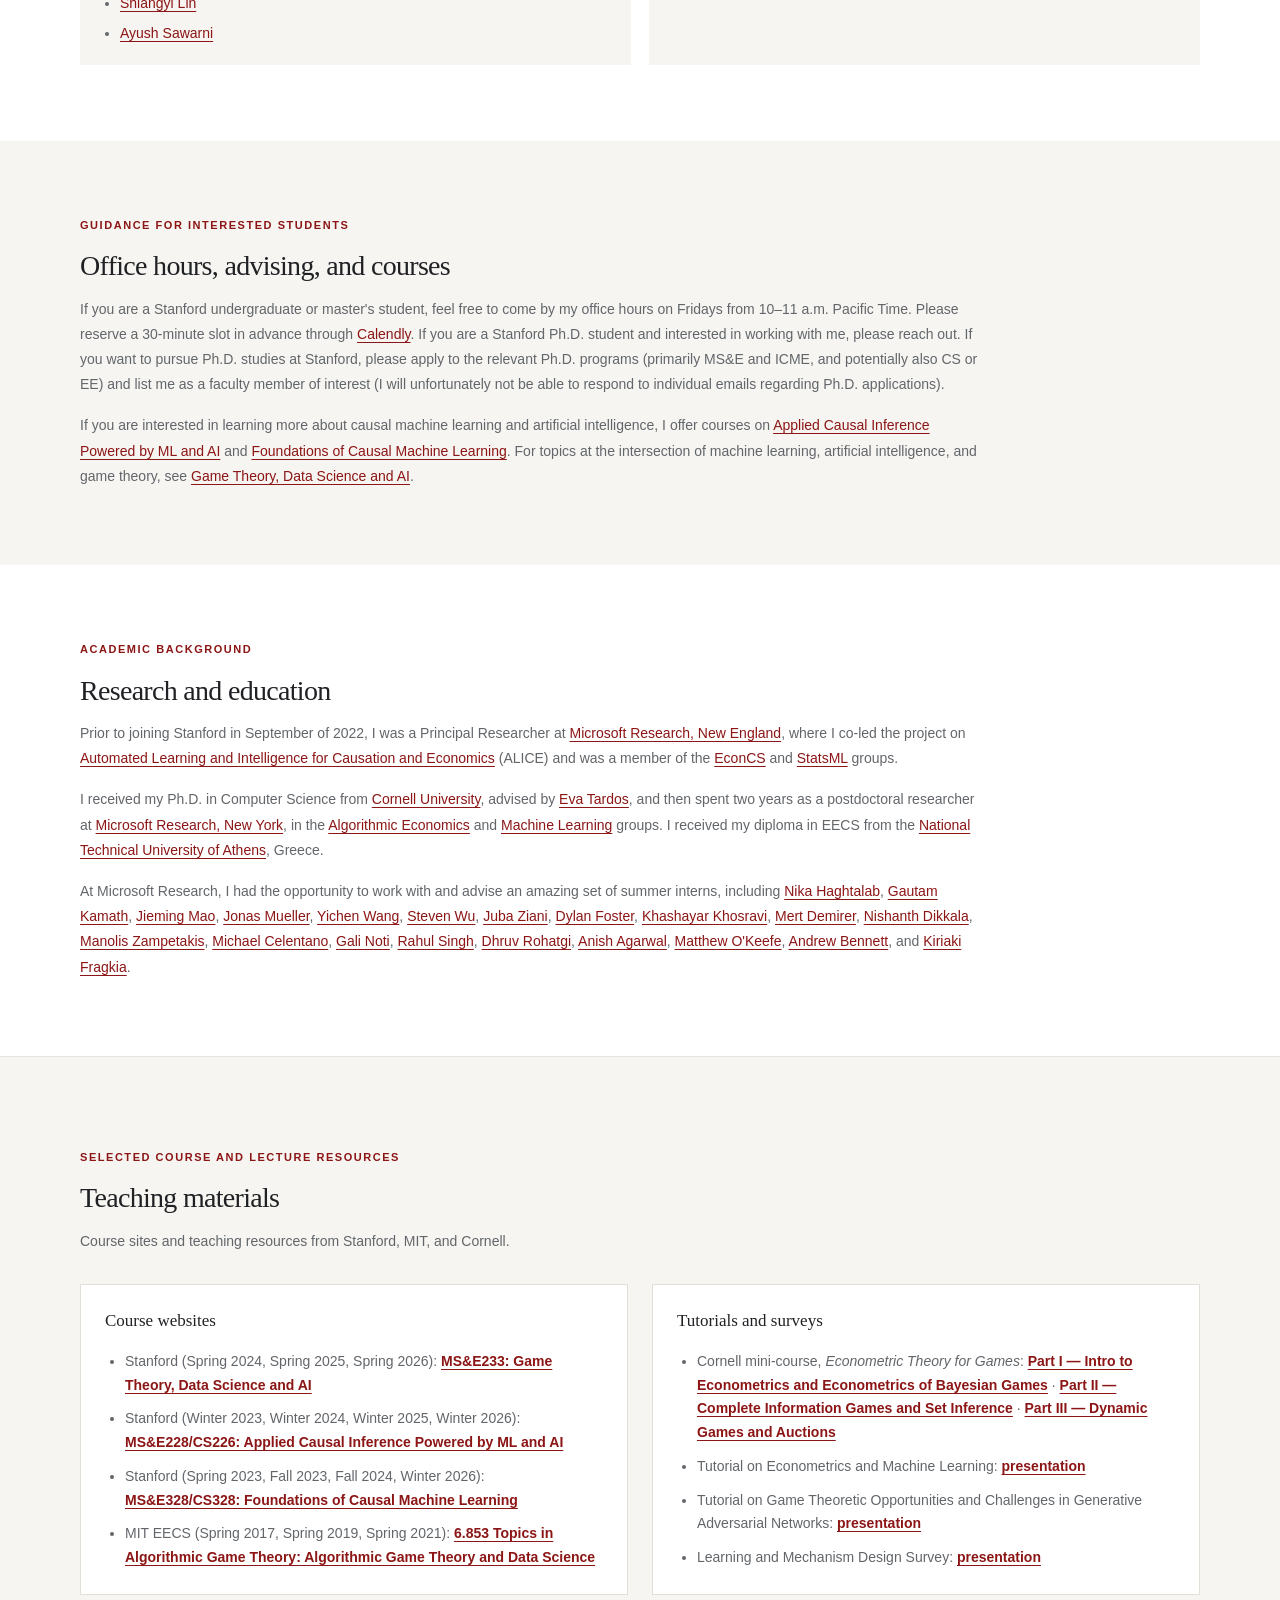
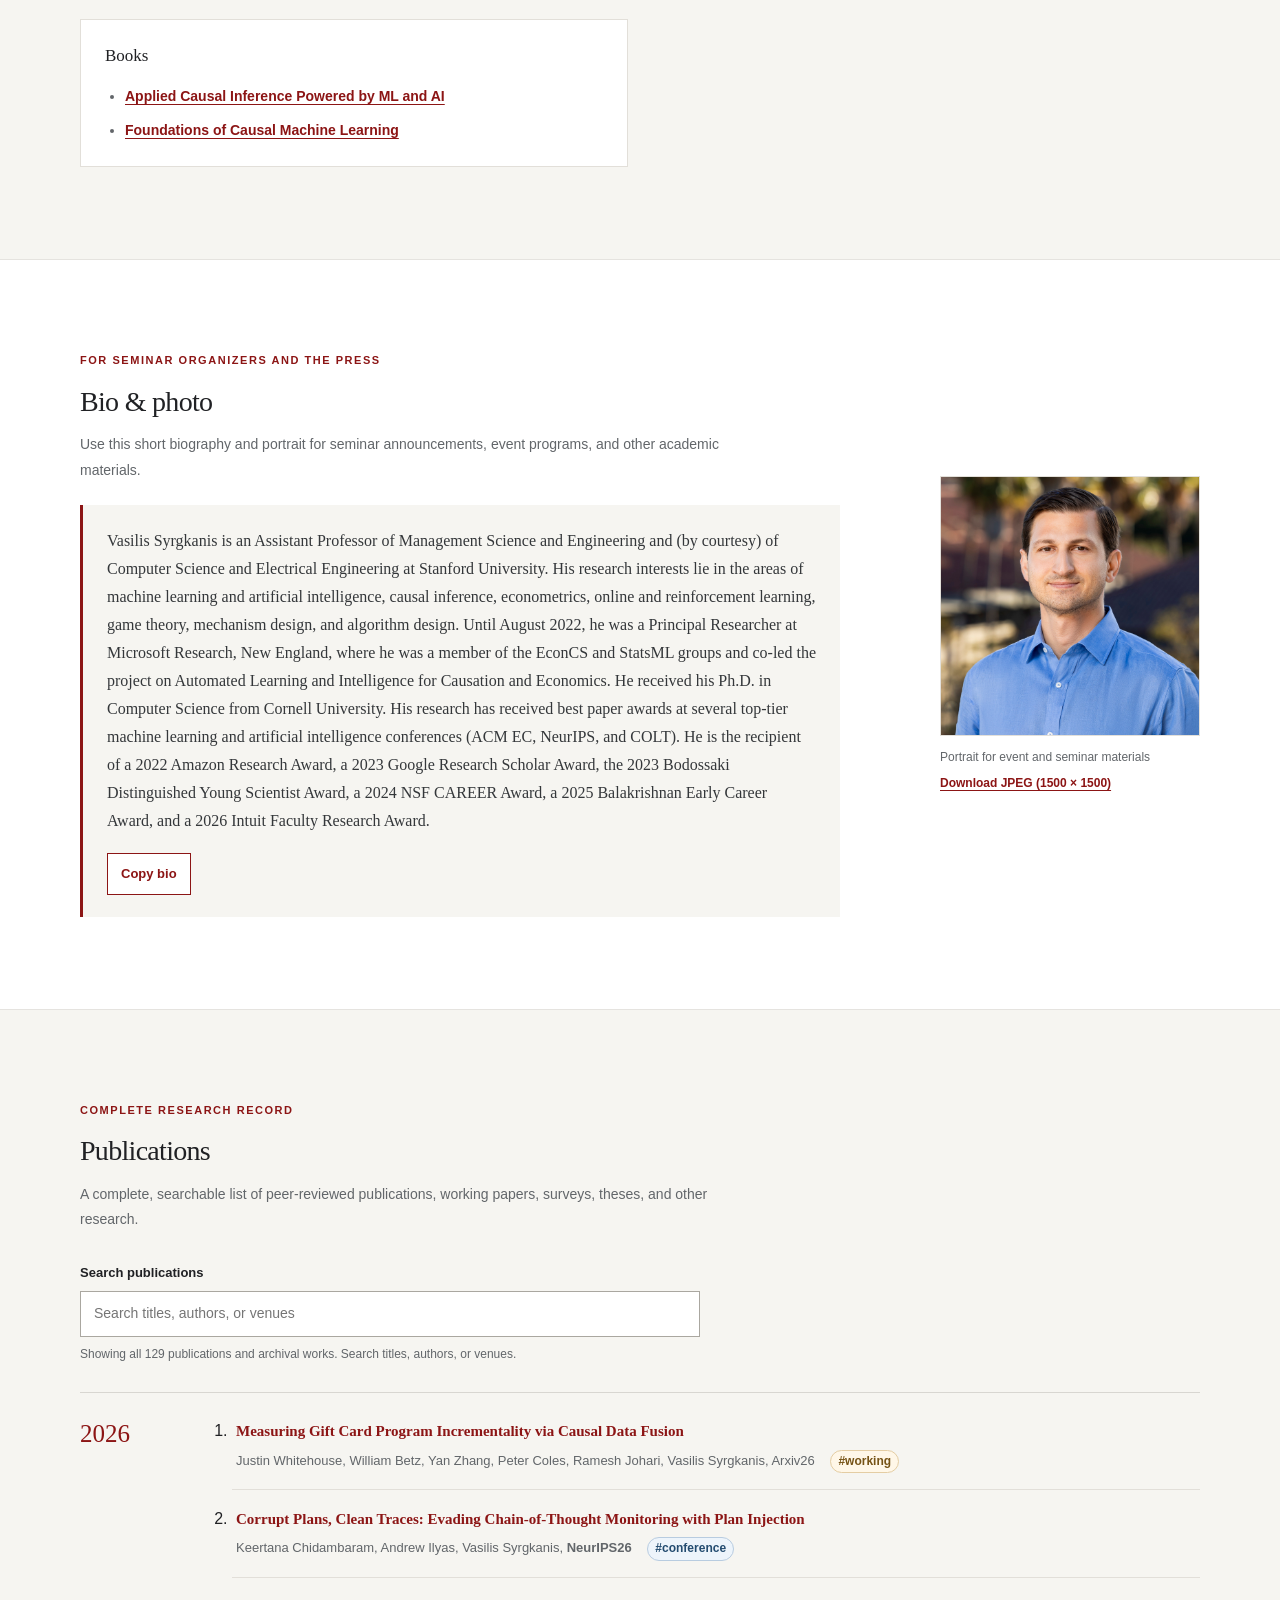
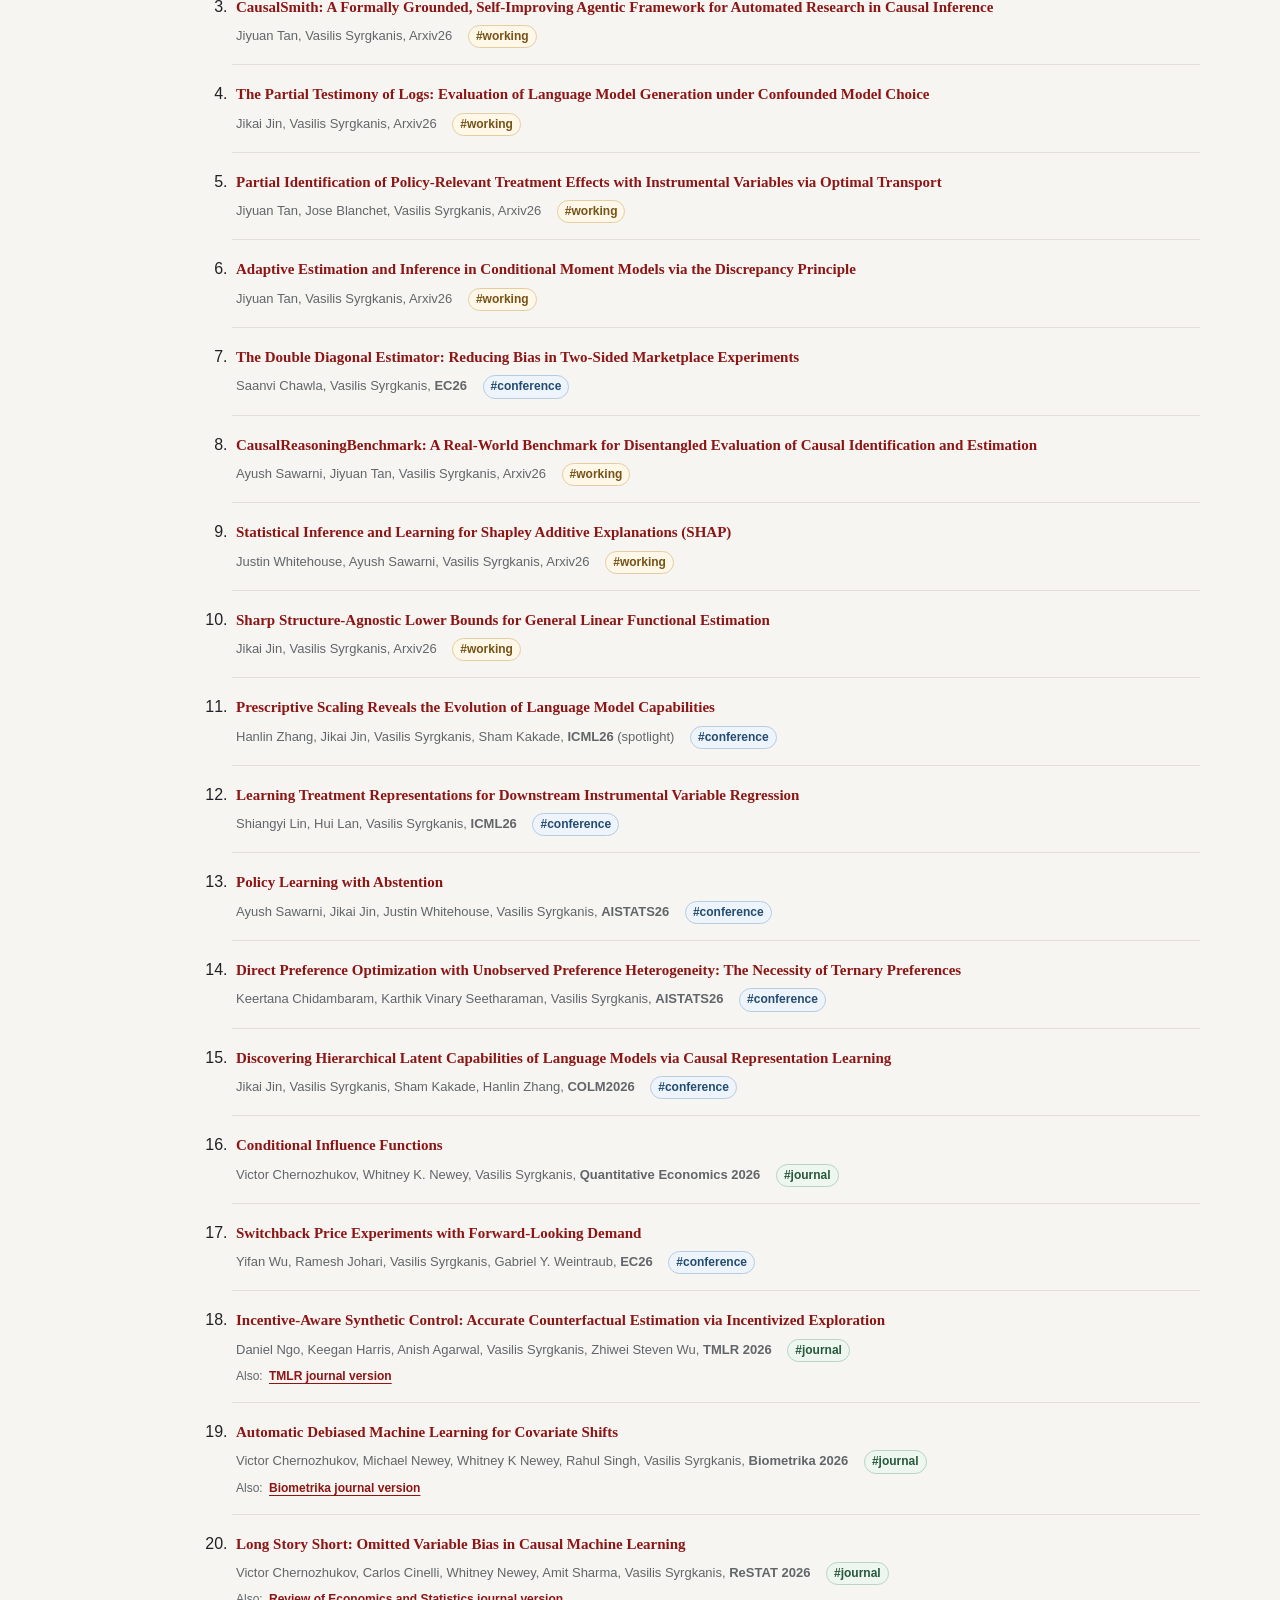
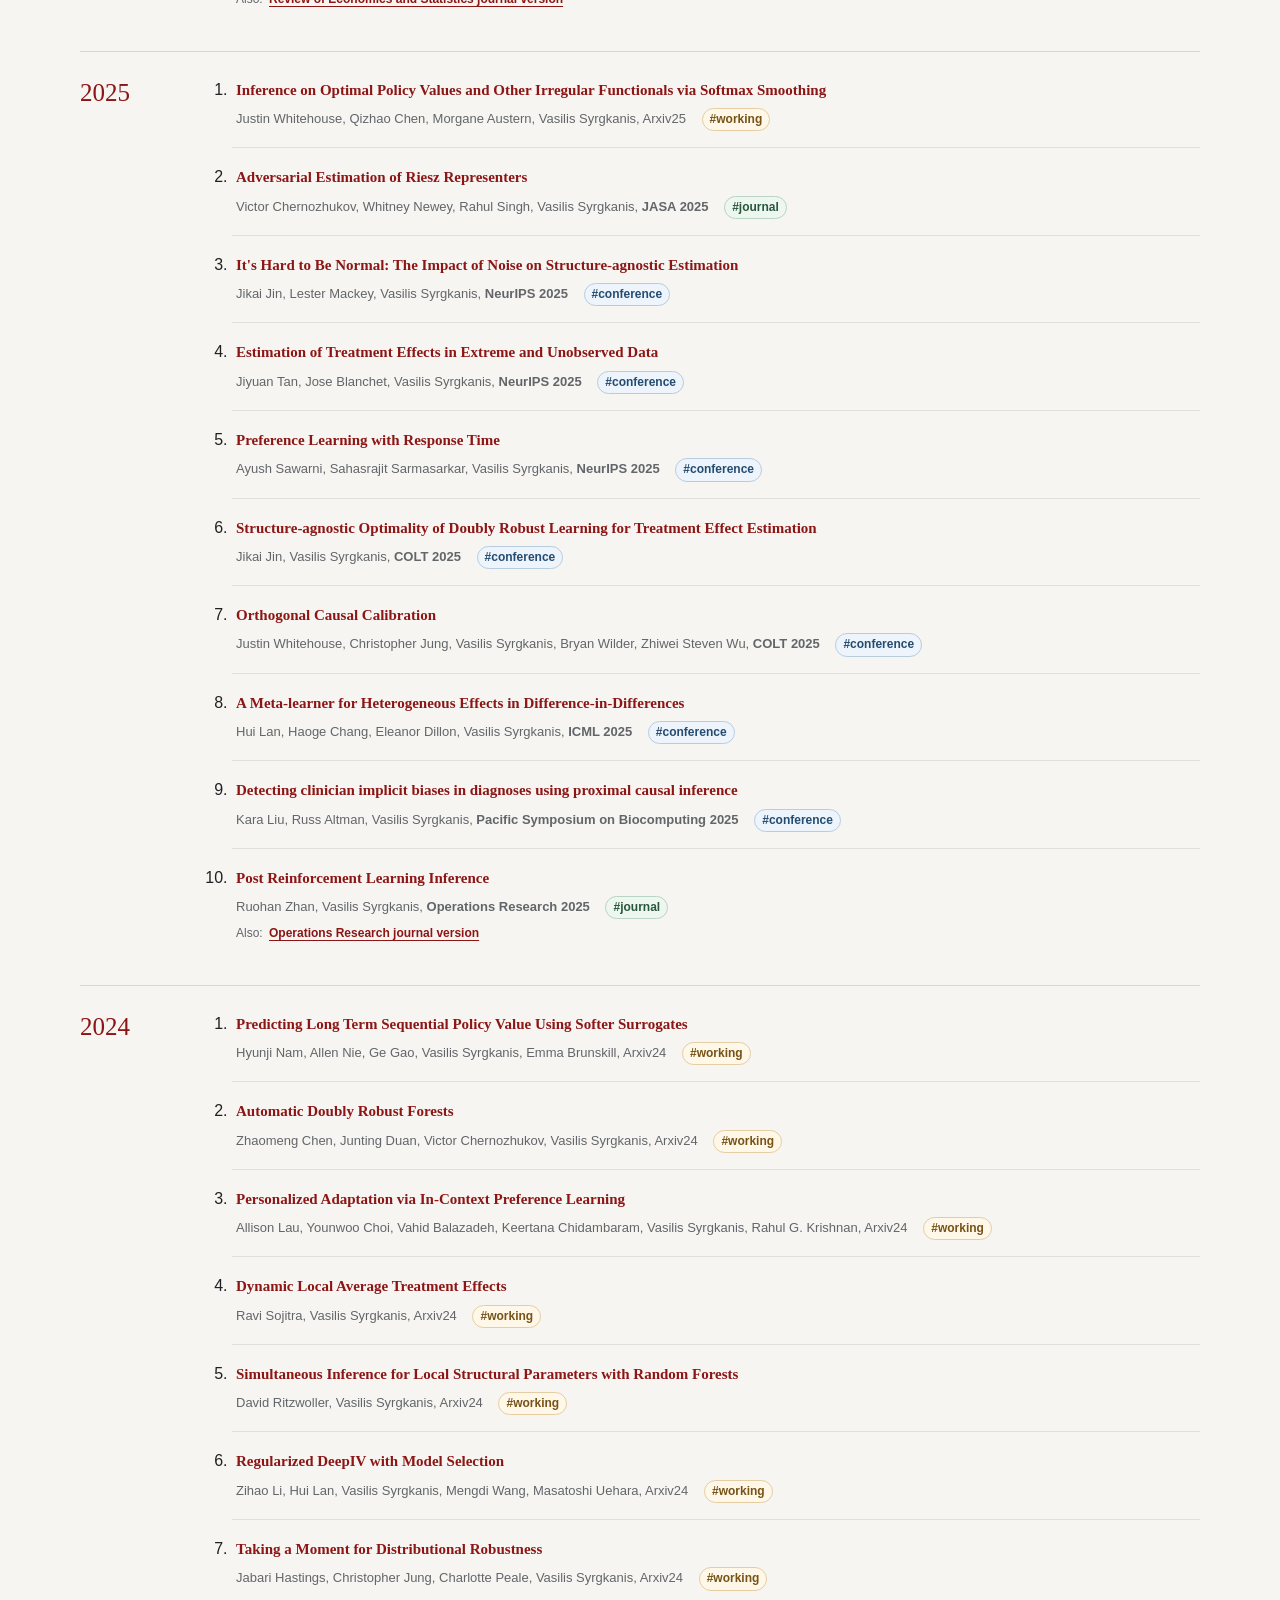
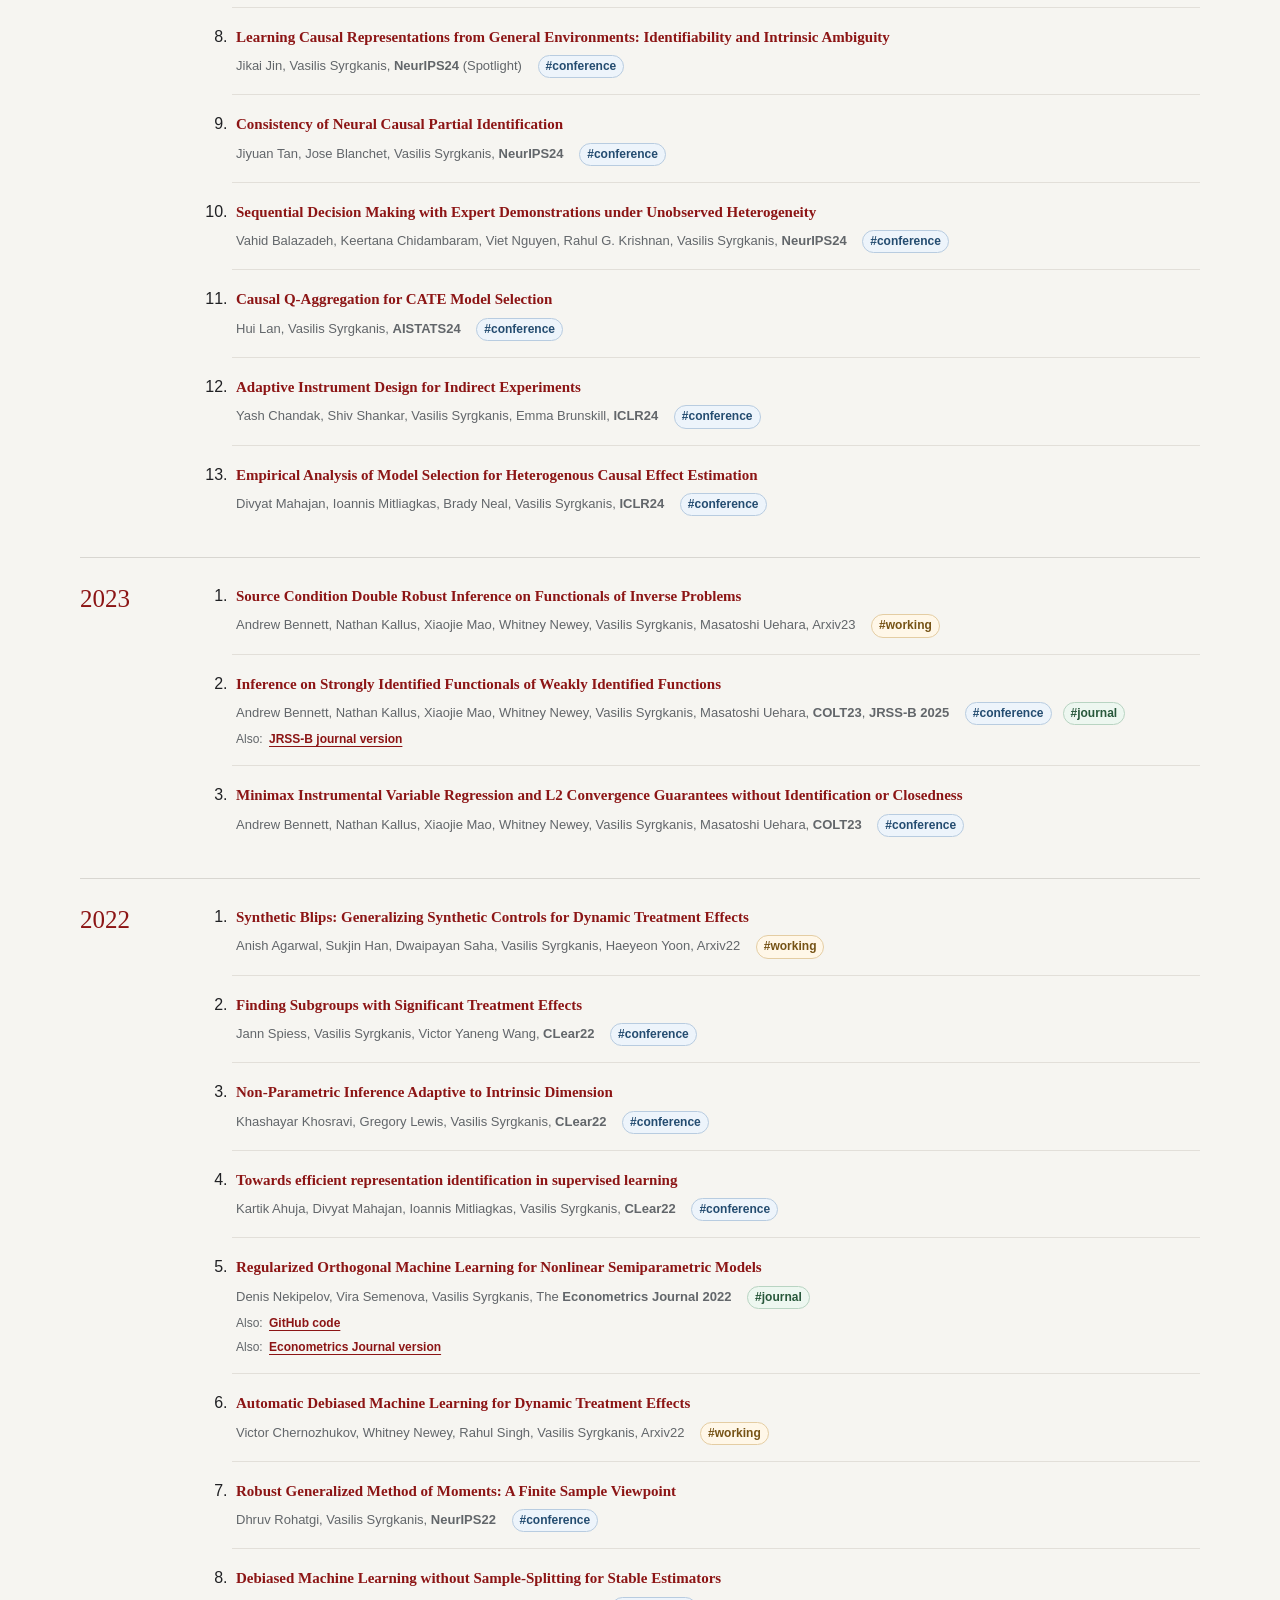
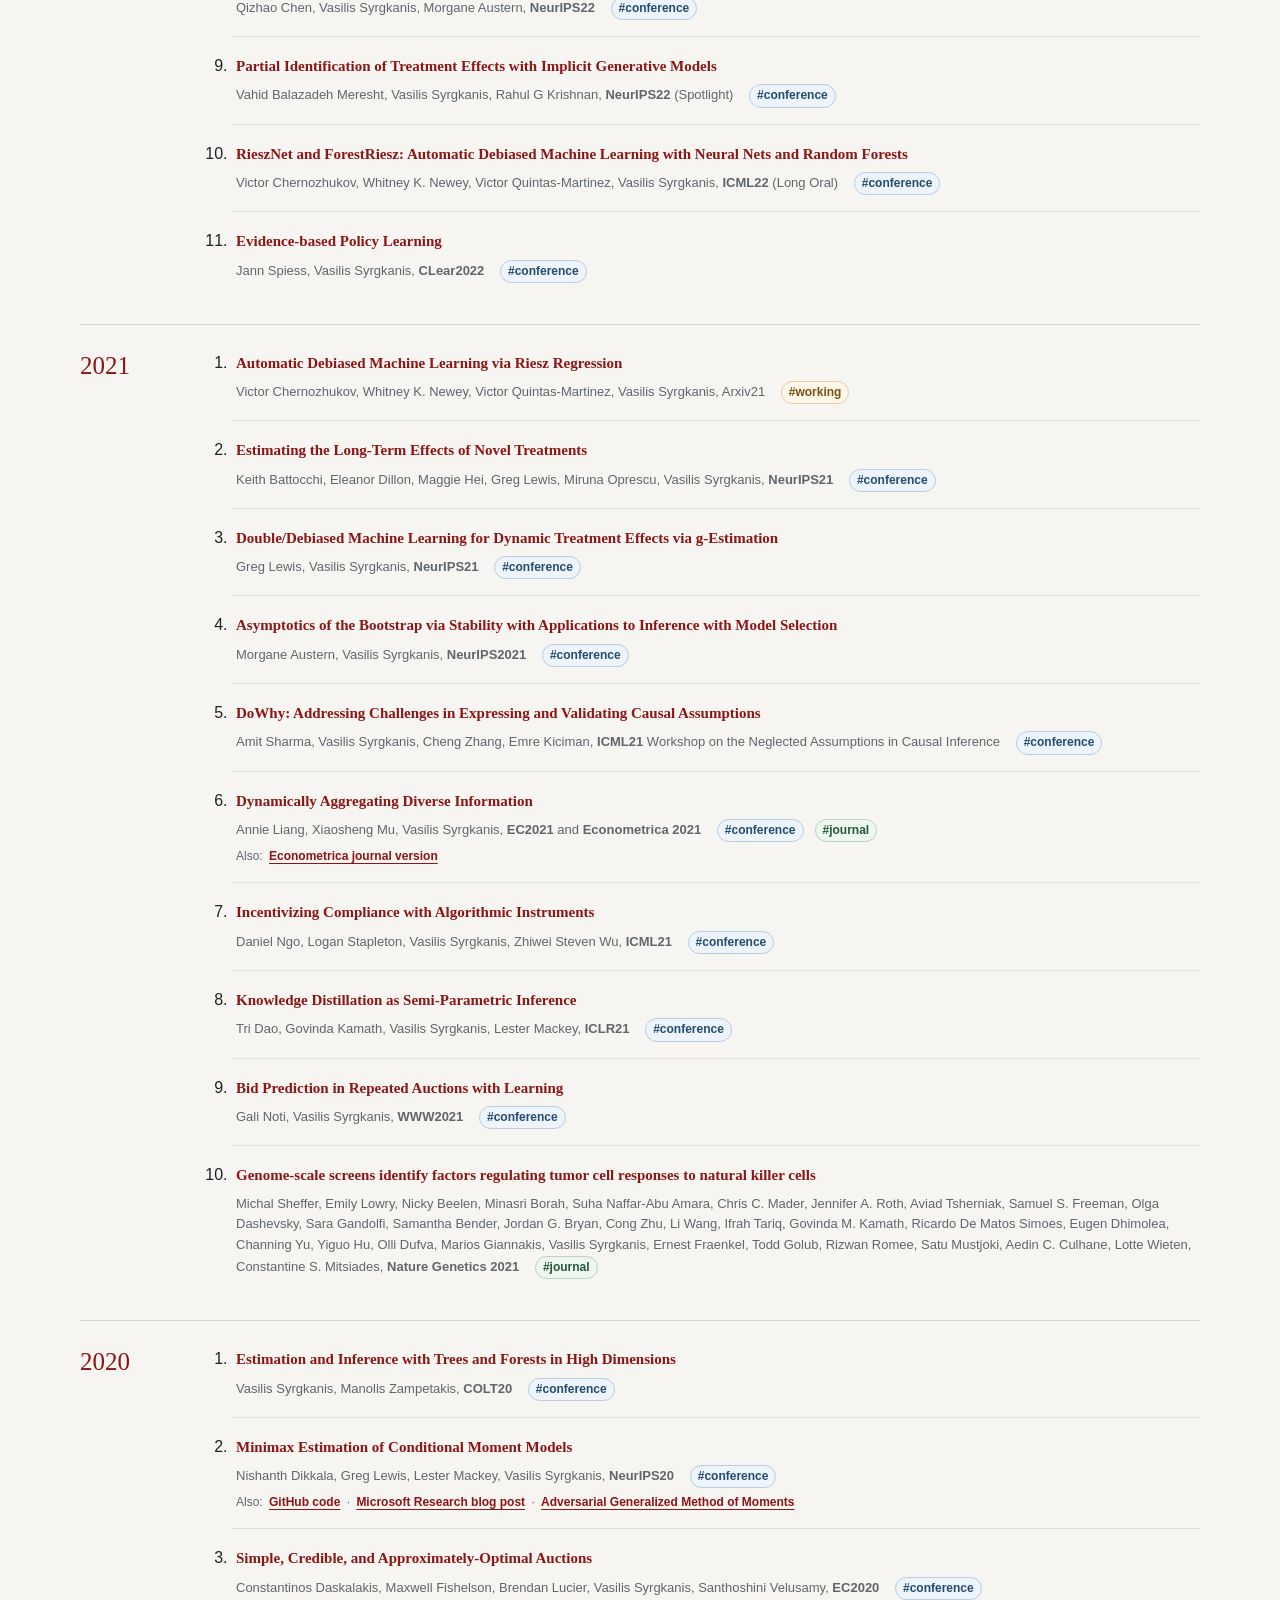
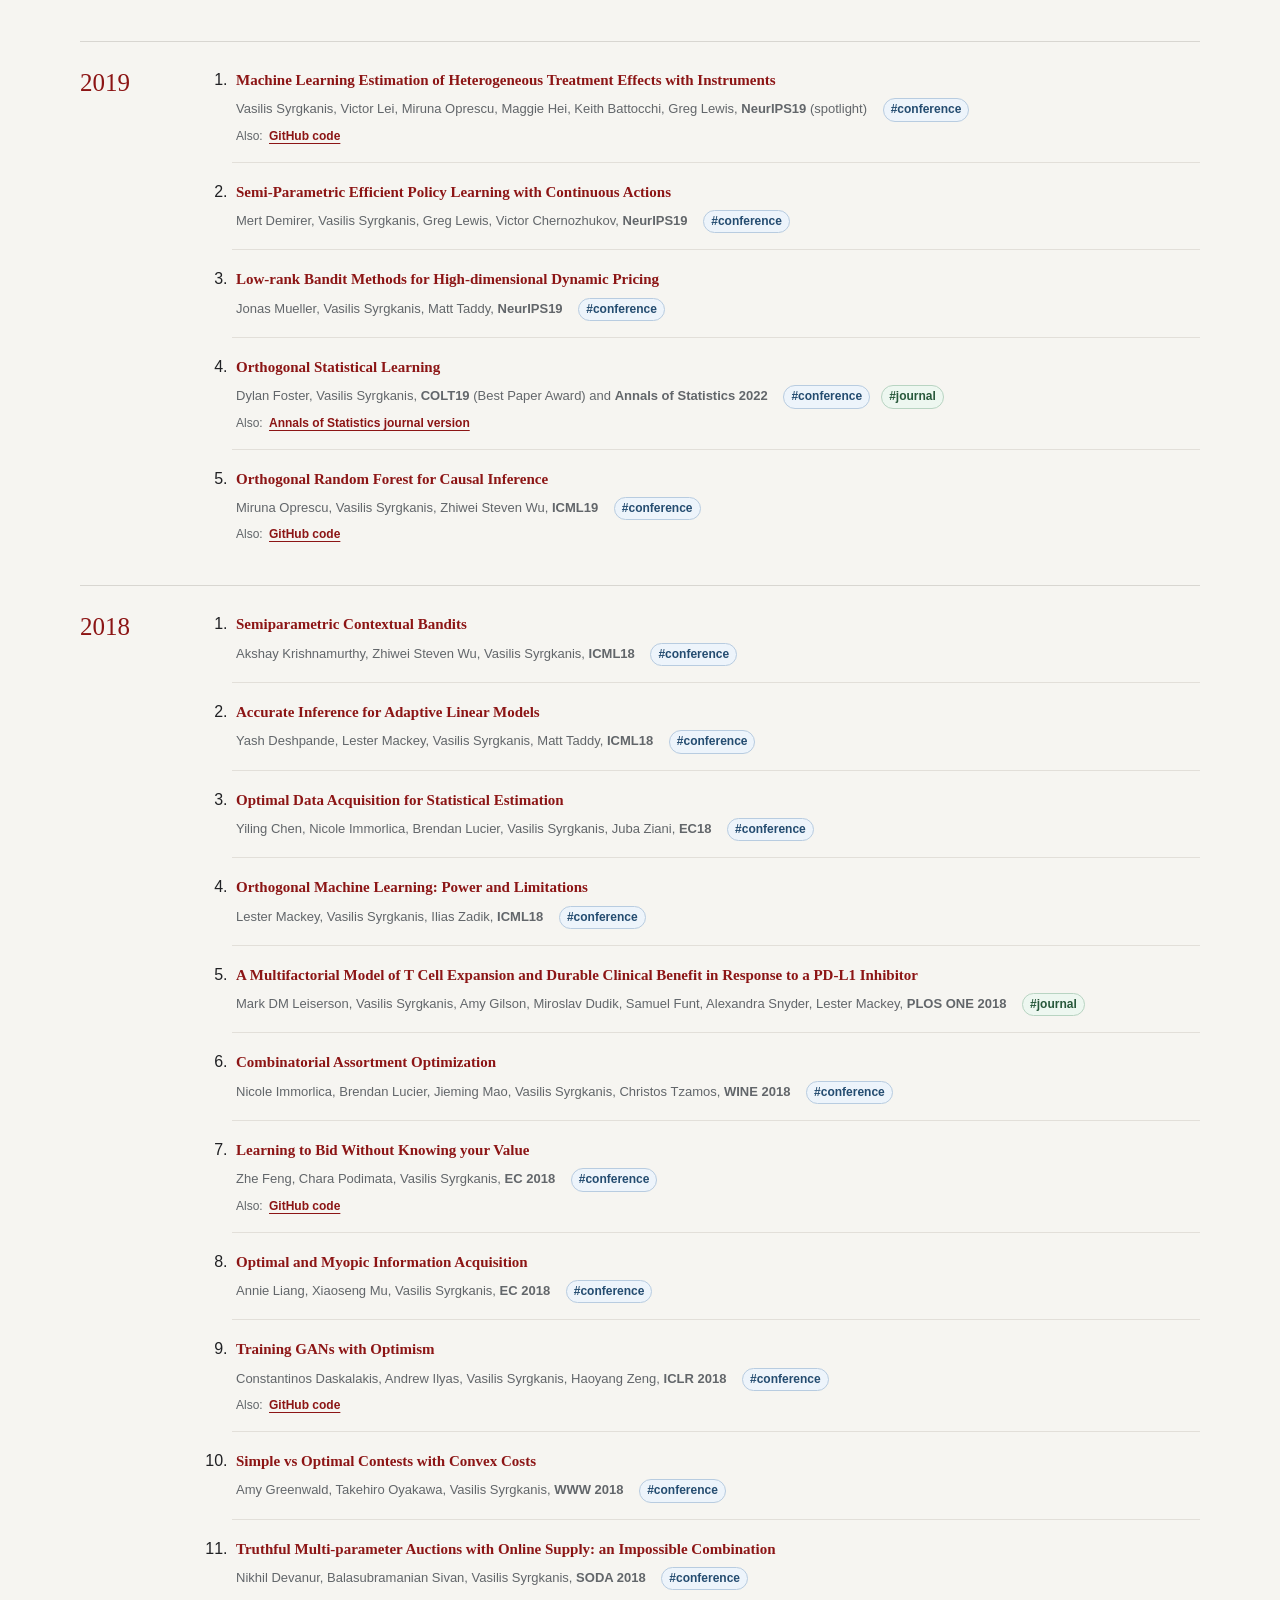
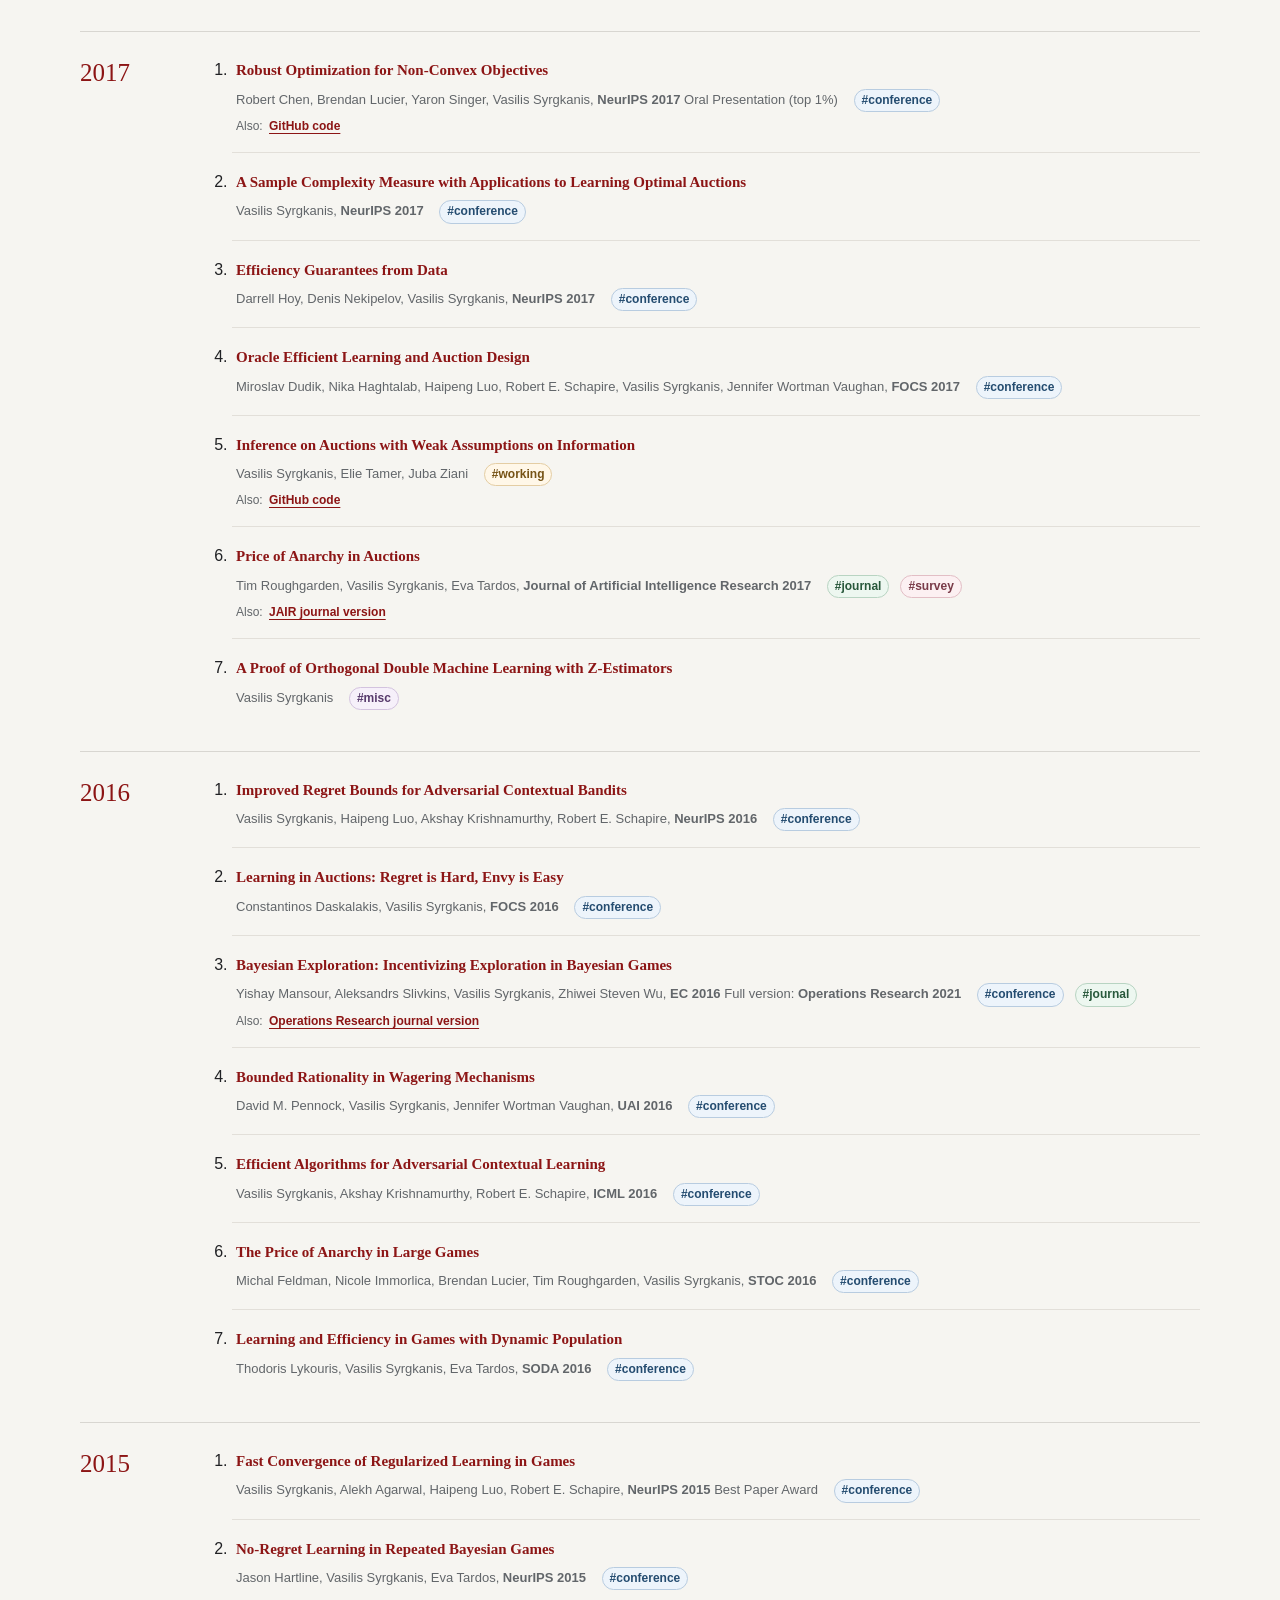
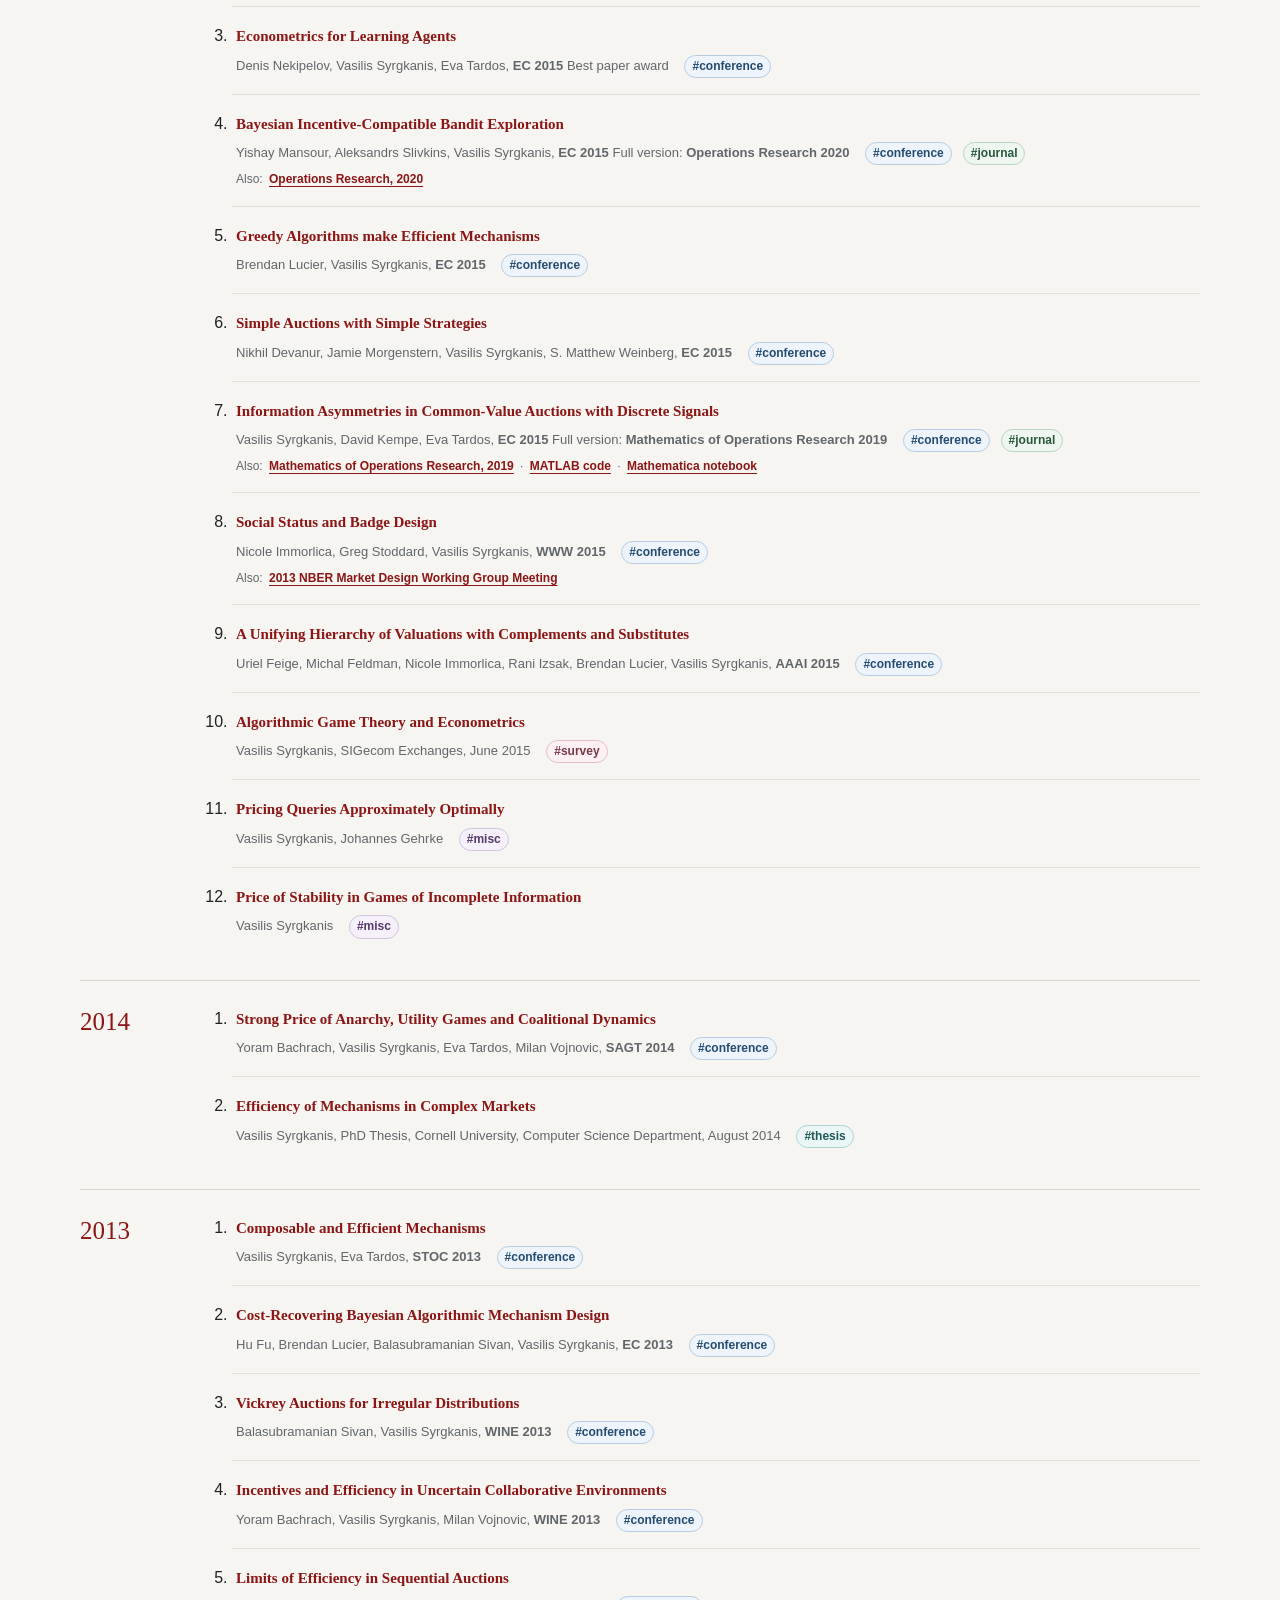
==== commit a121121e: "Point GitHub profile to syrgkanislab Co-authored-by: Copilot <223556219+Copilot@users.noreply.github" ====
--- a/index.html
+++ b/index.html
@@ -77,7 +77,7 @@
 				<div class="profile-icons" aria-label="Academic profiles">
 					<a href="https://scholar.google.com/citations?user=G1WMpcUAAAAJ&amp;hl=en"><svg viewBox="0 0 24 24" aria-hidden="true"><path d="M2 9l10-5 10 5-10 5z"/><path d="M6 11.5v5c0 1.2 2.7 2.5 6 2.5s6-1.3 6-2.5v-5"/></svg>Google Scholar</a>
 					<a href="https://dblp.org/pers/hd/s/Syrgkanis:Vasilis"><svg viewBox="0 0 24 24" aria-hidden="true"><ellipse cx="12" cy="6" rx="8" ry="3"/><path d="M4 6v12c0 1.7 3.6 3 8 3s8-1.3 8-3V6"/><path d="M4 12c0 1.7 3.6 3 8 3s8-1.3 8-3"/></svg>DBLP</a>
-					<a href="https://github.com/vsyrgkanis"><svg viewBox="0 0 24 24" aria-hidden="true"><path d="M9 19c-5 1.5-5-2.5-7-3m14 6v-3.87a3.37 3.37 0 0 0-.94-2.61c3.14-.35 6.44-1.54 6.44-7A5.44 5.44 0 0 0 20 4.77 5.07 5.07 0 0 0 19.91 1S18.73.65 16 2.48a13.38 13.38 0 0 0-7 0C6.27.65 5.09 1 5.09 1A5.07 5.07 0 0 0 5 4.77a5.44 5.44 0 0 0-1.5 3.78c0 5.42 3.3 6.61 6.44 7A3.37 3.37 0 0 0 9 18.13V22"/></svg>GitHub</a>
+					<a href="https://github.com/syrgkanislab"><svg viewBox="0 0 24 24" aria-hidden="true"><path d="M9 19c-5 1.5-5-2.5-7-3m14 6v-3.87a3.37 3.37 0 0 0-.94-2.61c3.14-.35 6.44-1.54 6.44-7A5.44 5.44 0 0 0 20 4.77 5.07 5.07 0 0 0 19.91 1S18.73.65 16 2.48a13.38 13.38 0 0 0-7 0C6.27.65 5.09 1 5.09 1A5.07 5.07 0 0 0 5 4.77a5.44 5.44 0 0 0-1.5 3.78c0 5.42 3.3 6.61 6.44 7A3.37 3.37 0 0 0 9 18.13V22"/></svg>GitHub</a>
 				</div>
 			</div>
 		</section>
--- a/css/homepage.css
+++ b/css/homepage.css
@@ -562,7 +562,7 @@
 .bio-copy {
 	padding: 22px 24px;
 	border-left: 3px solid var(--stanford-red);
-	background: #fff;
+	background: var(--wash);
 }
 
 .bio-copy p {
@@ -645,7 +645,7 @@
 .teaching-group {
 	padding: 24px;
 	border: 1px solid #e2dfd9;
-	background: var(--wash);
+	background: var(--paper);
 }
 
 .teaching-group h3 {
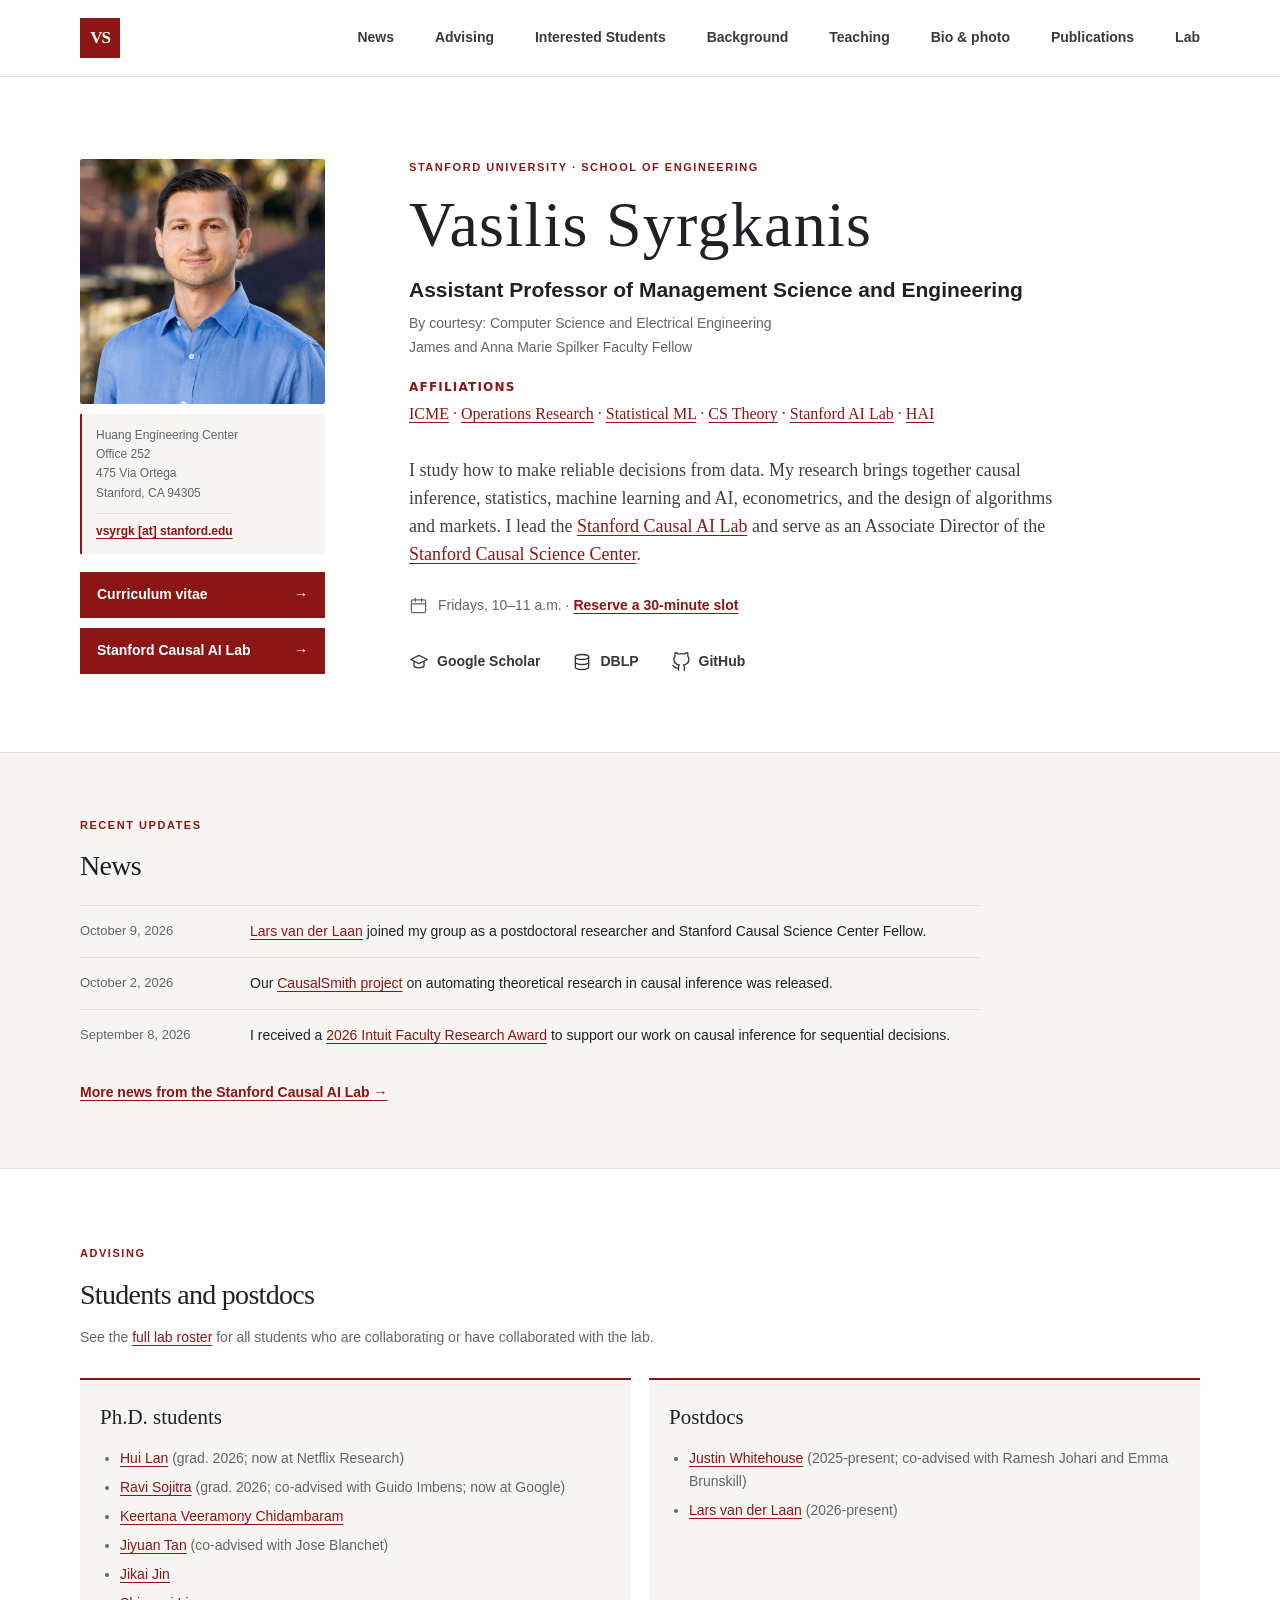
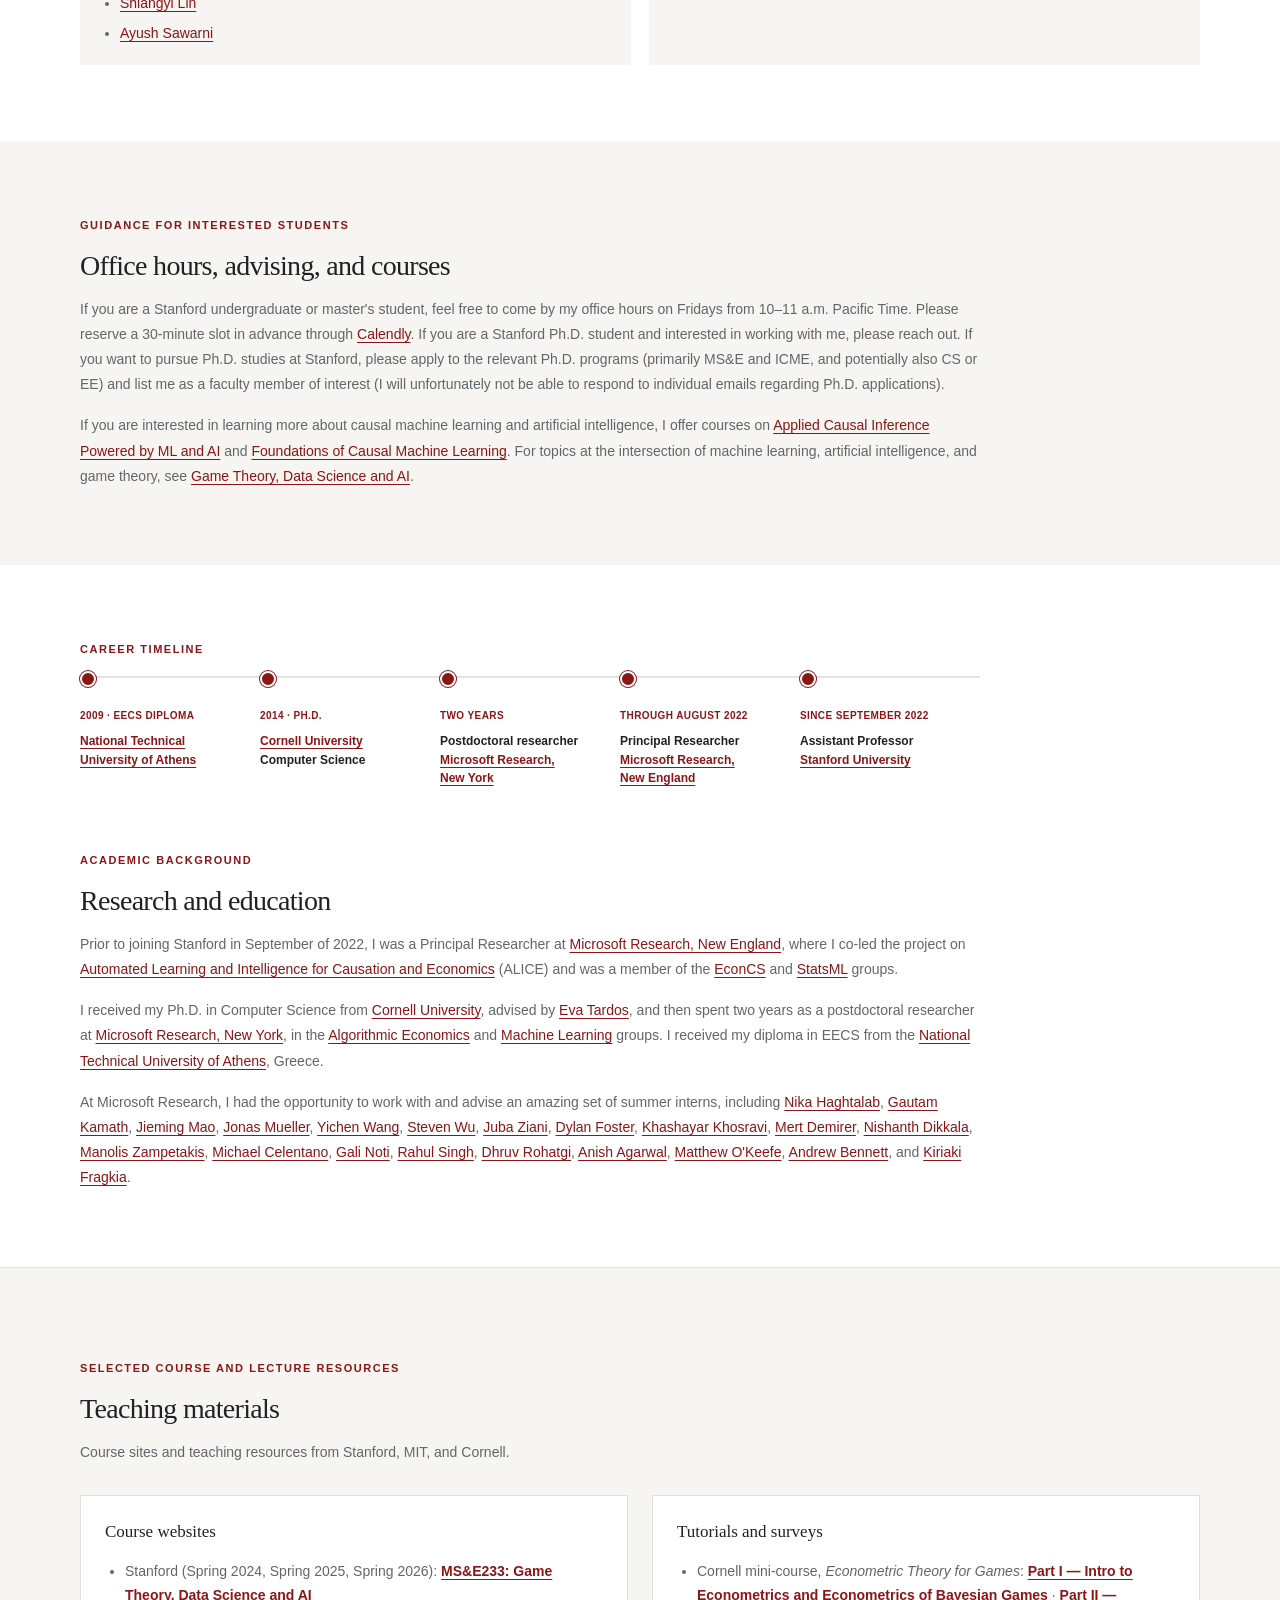
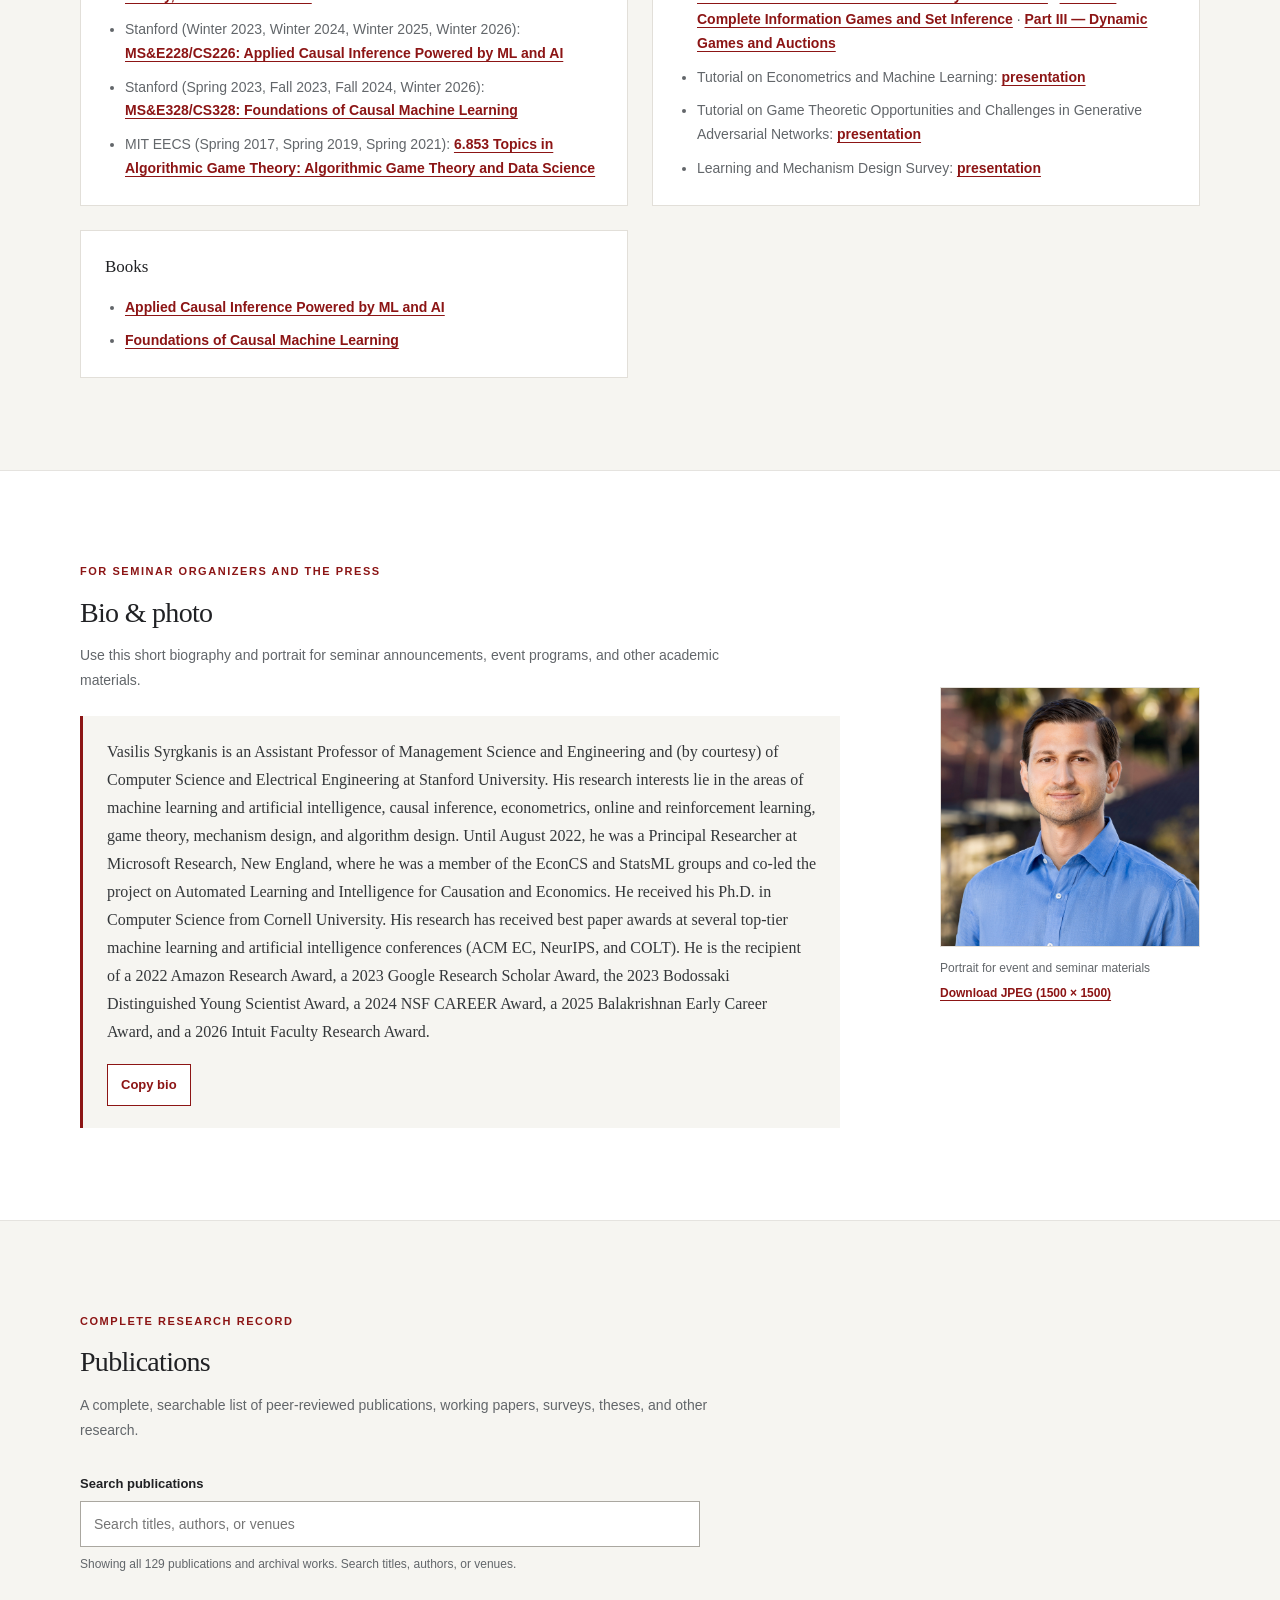
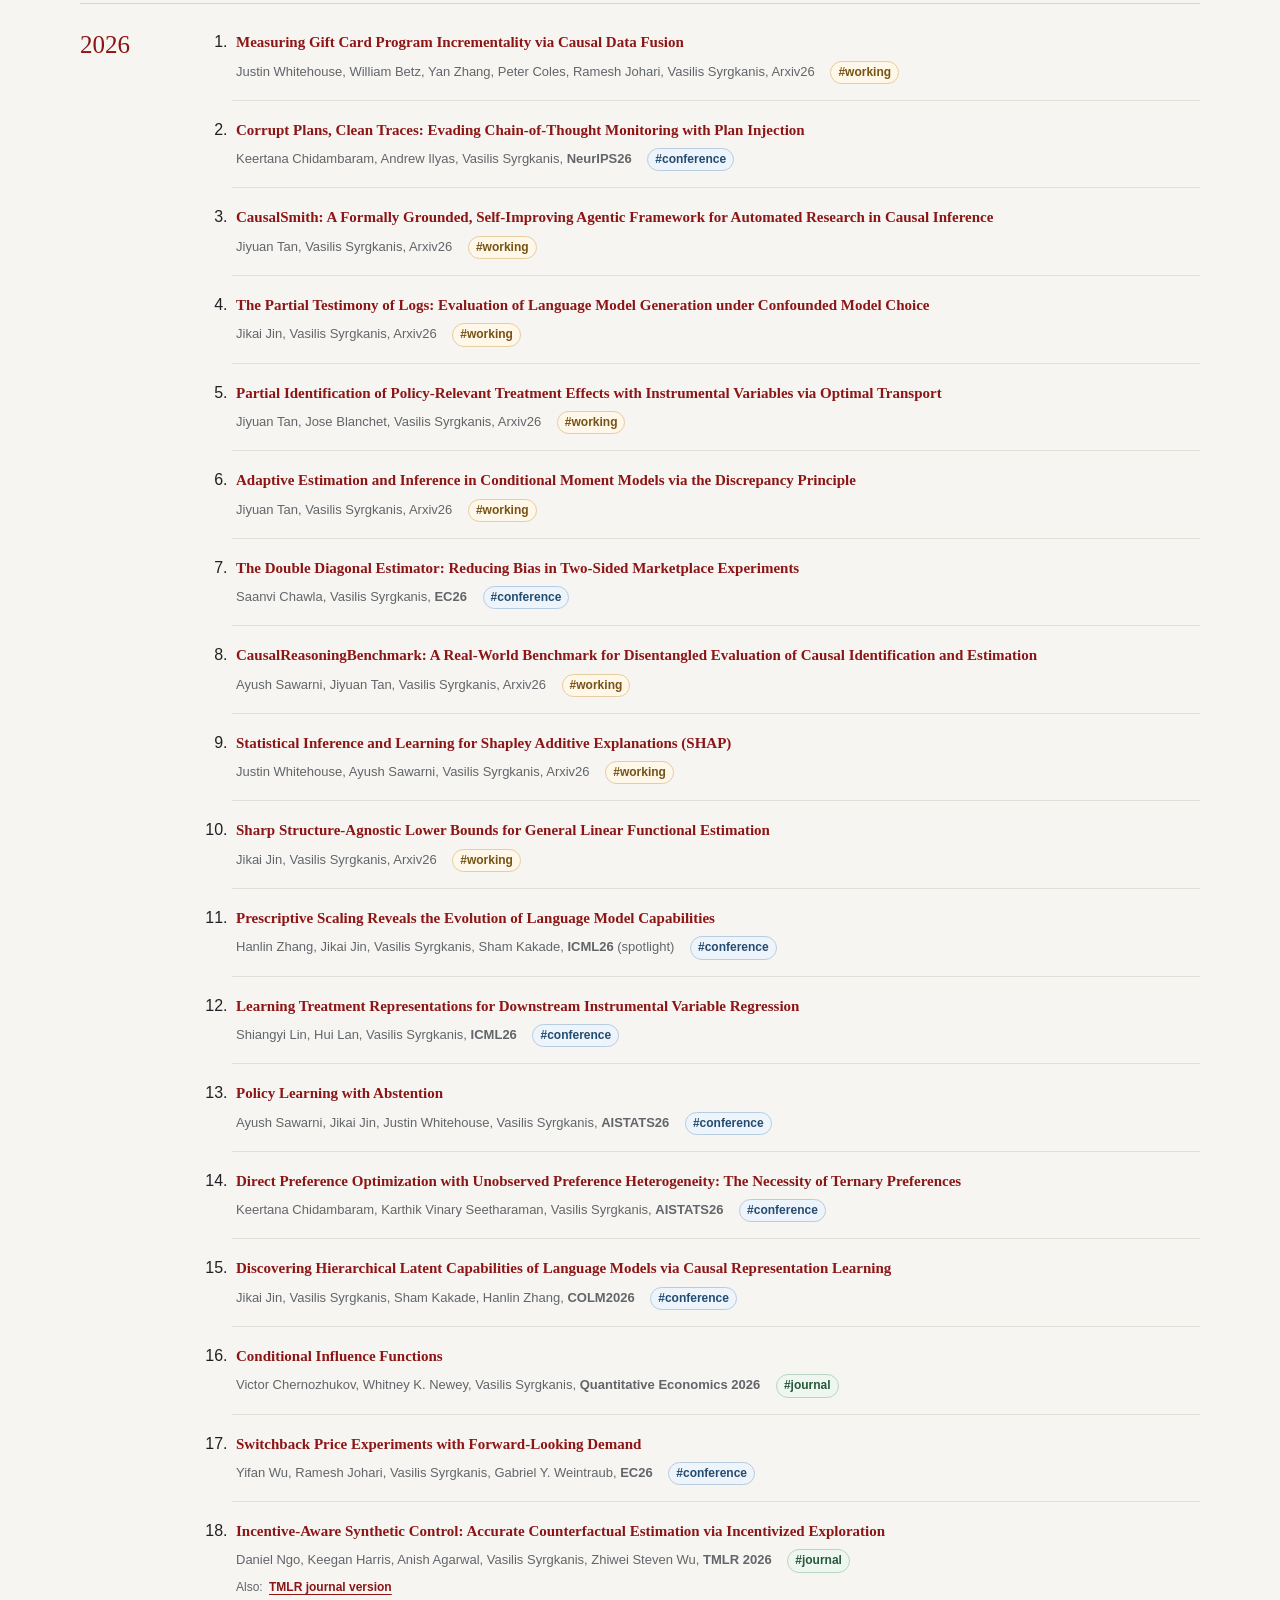
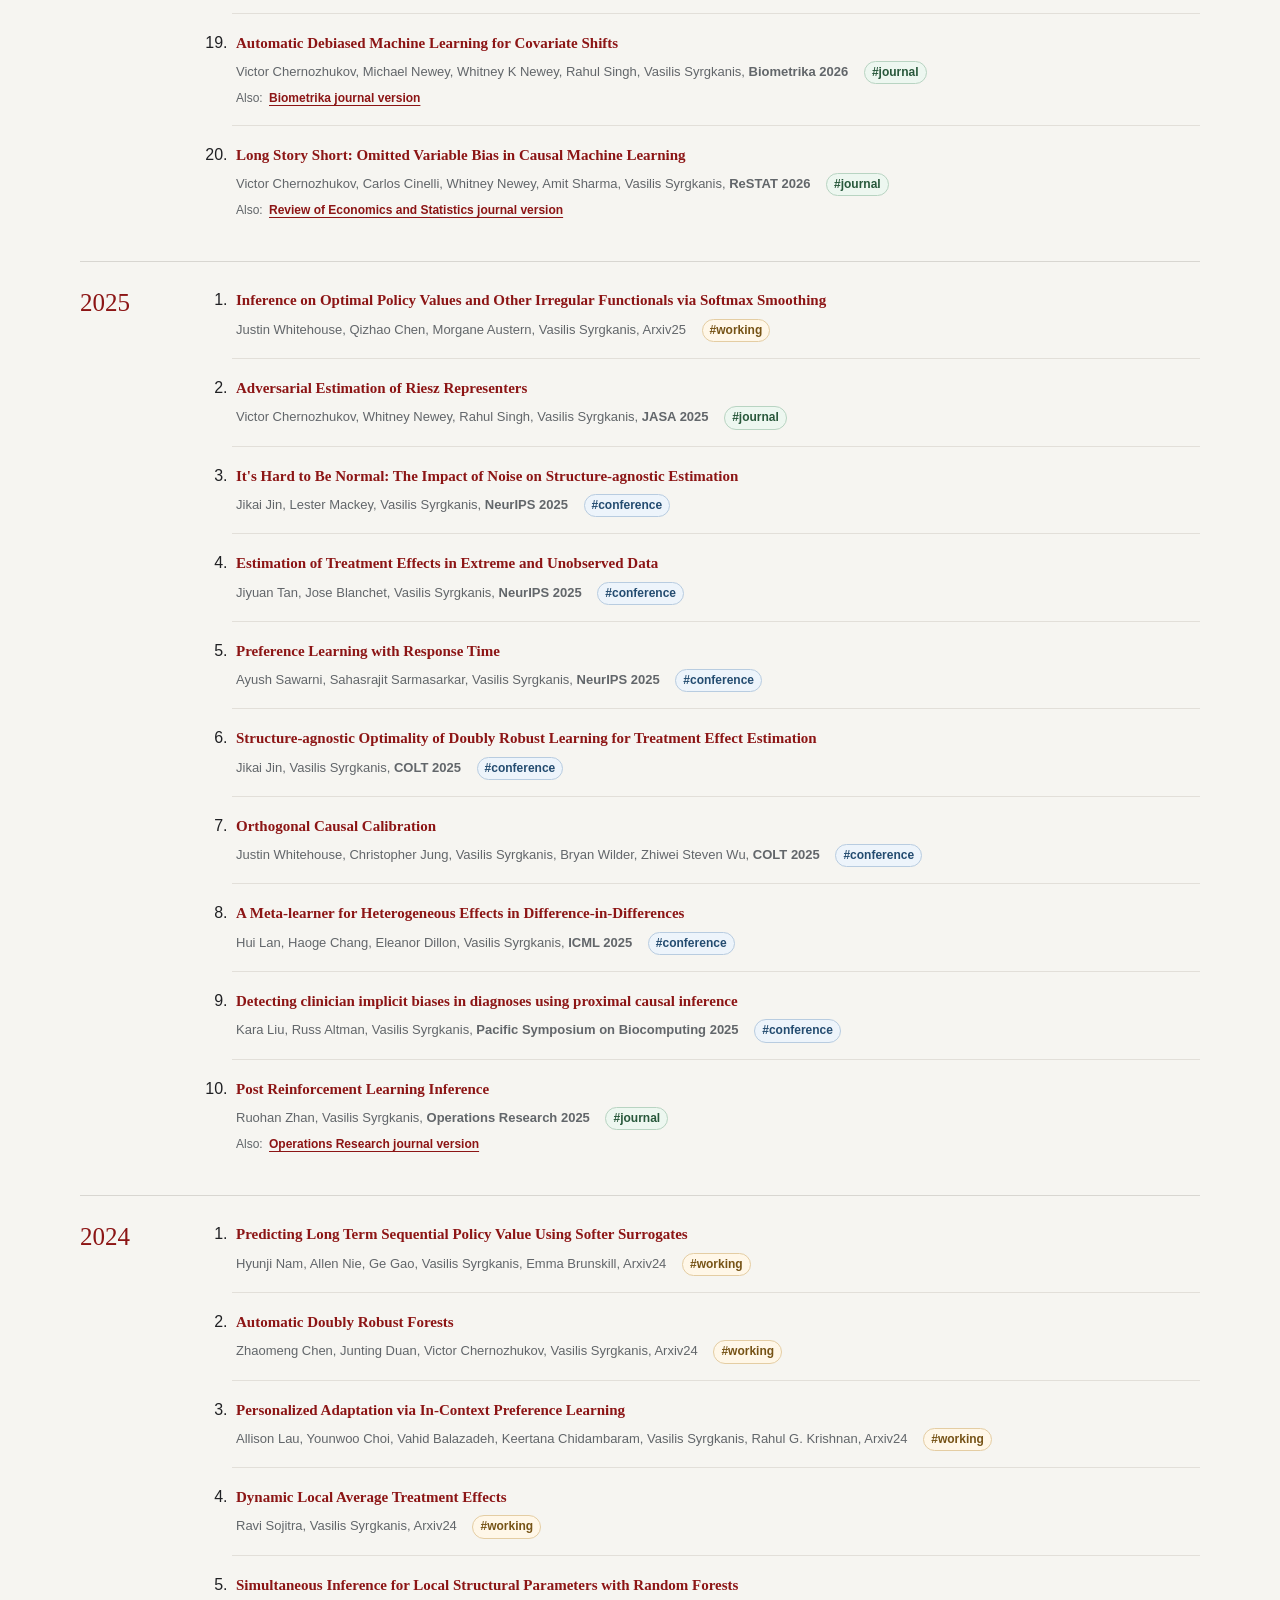
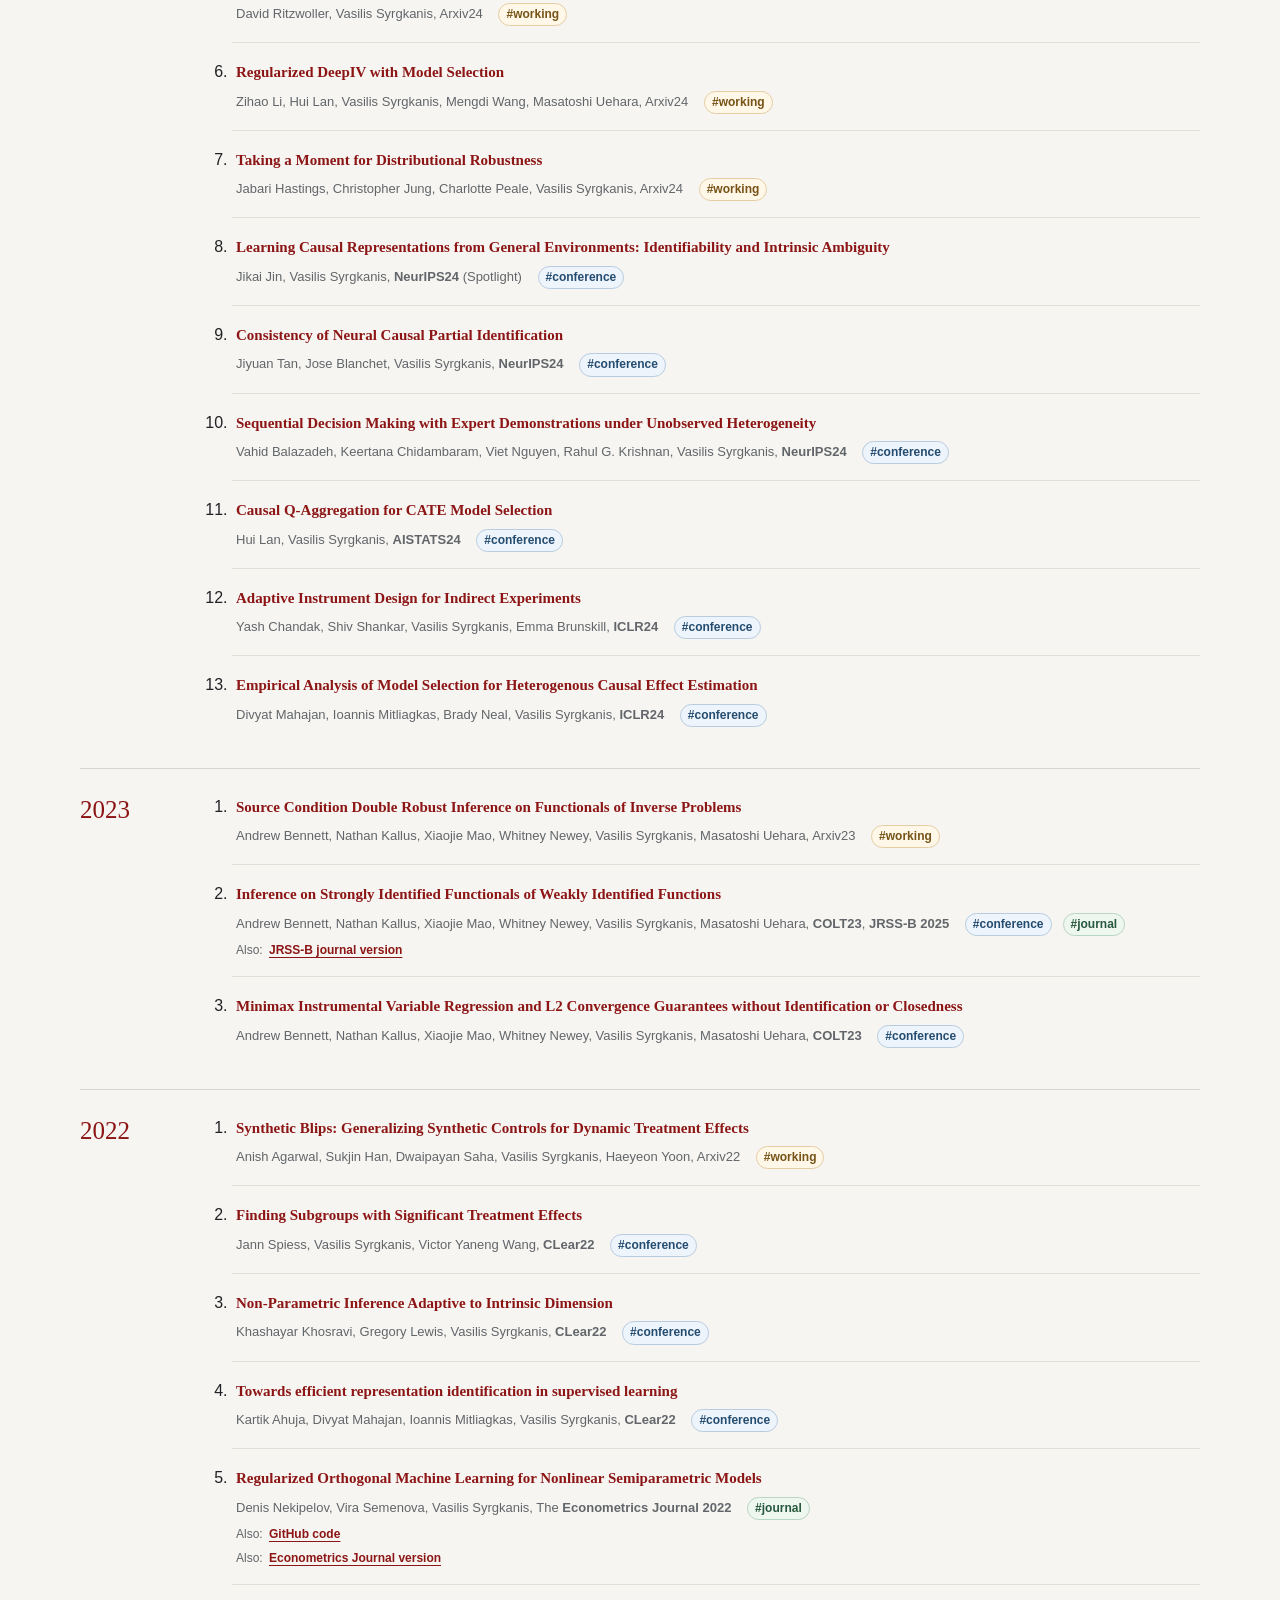
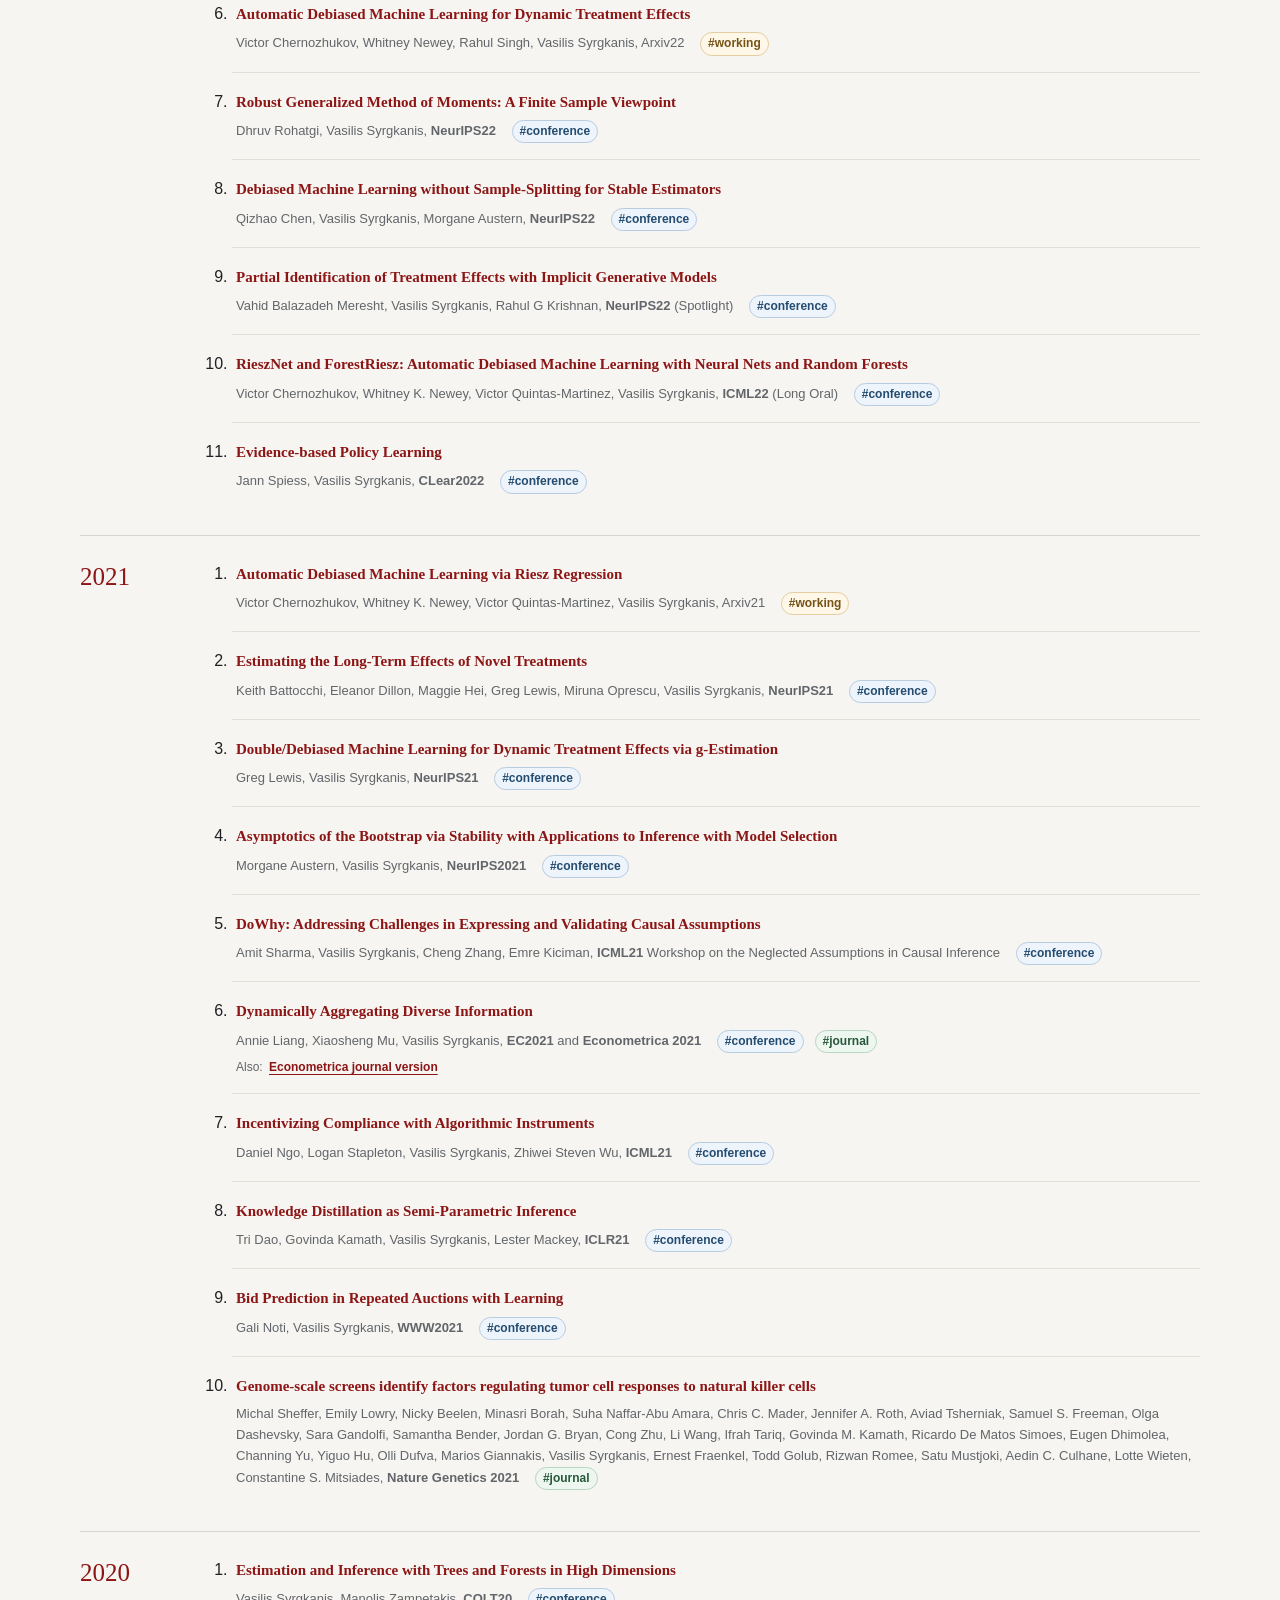
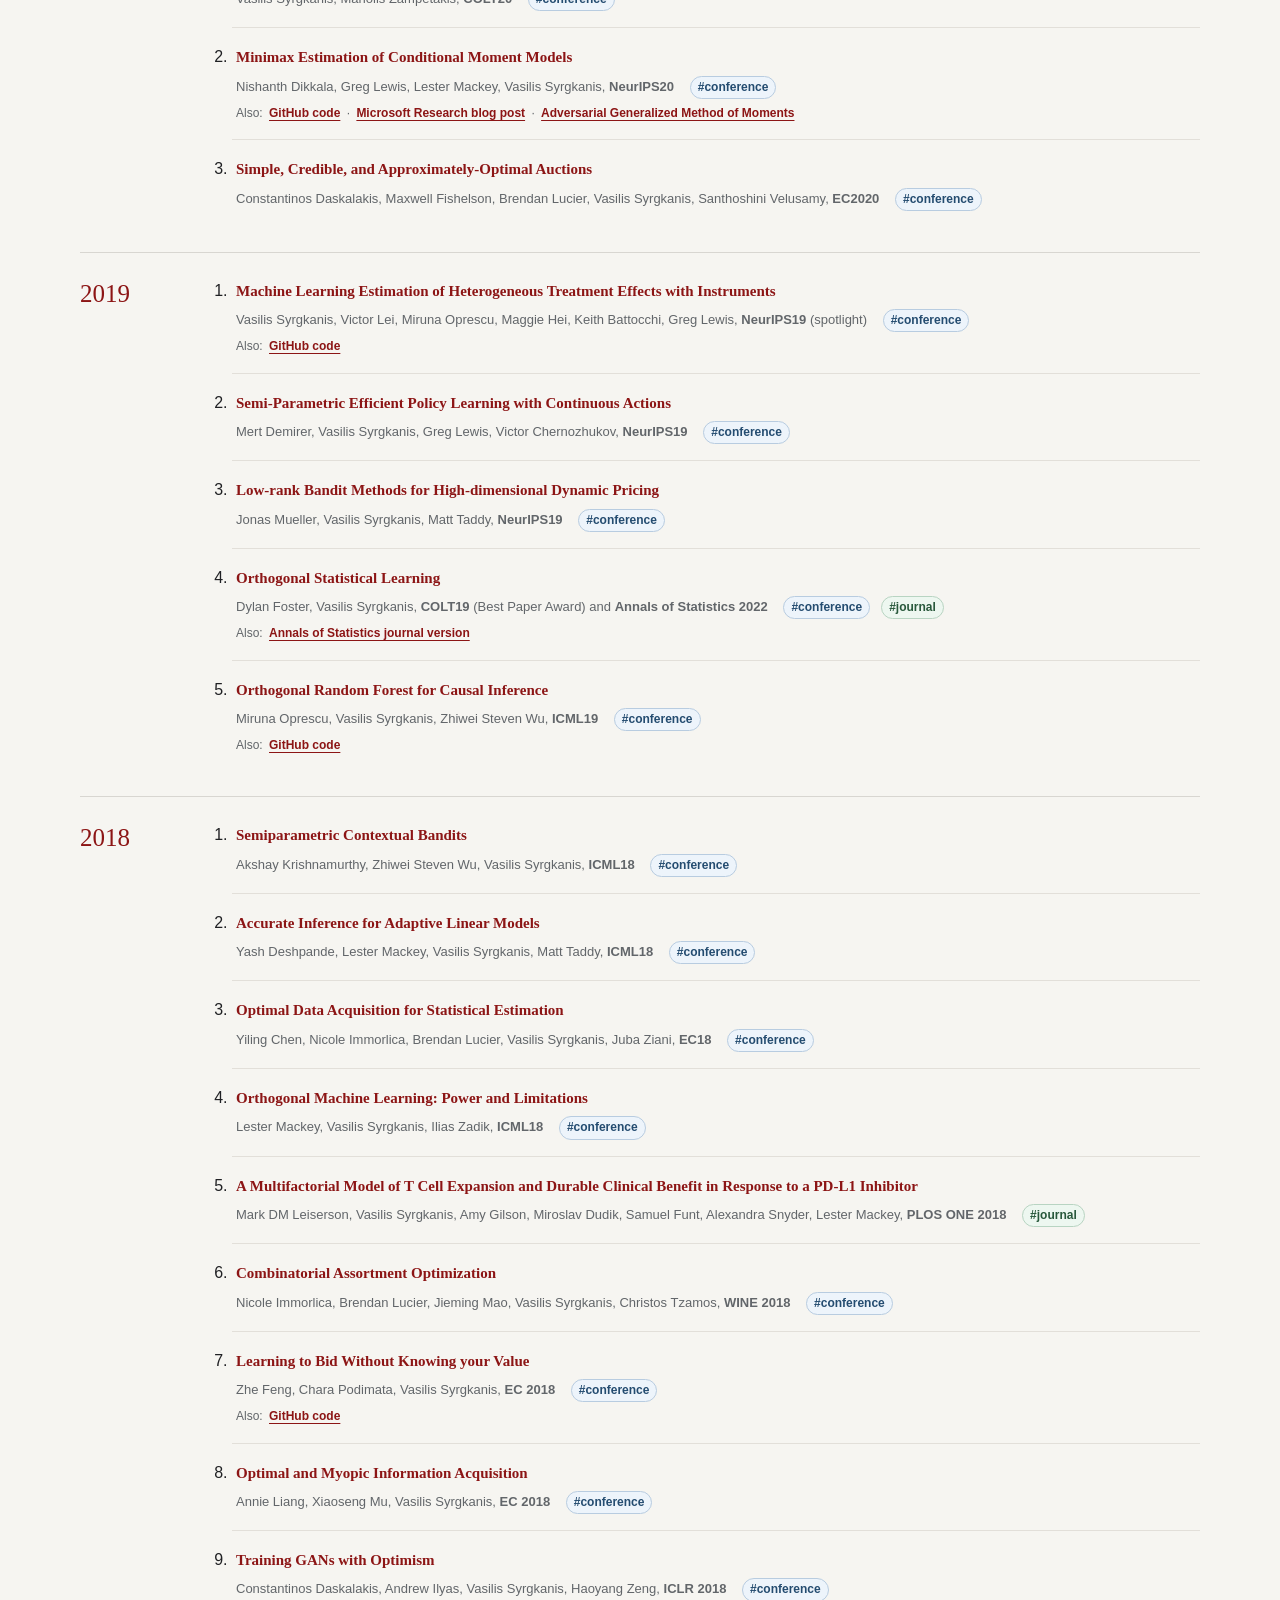
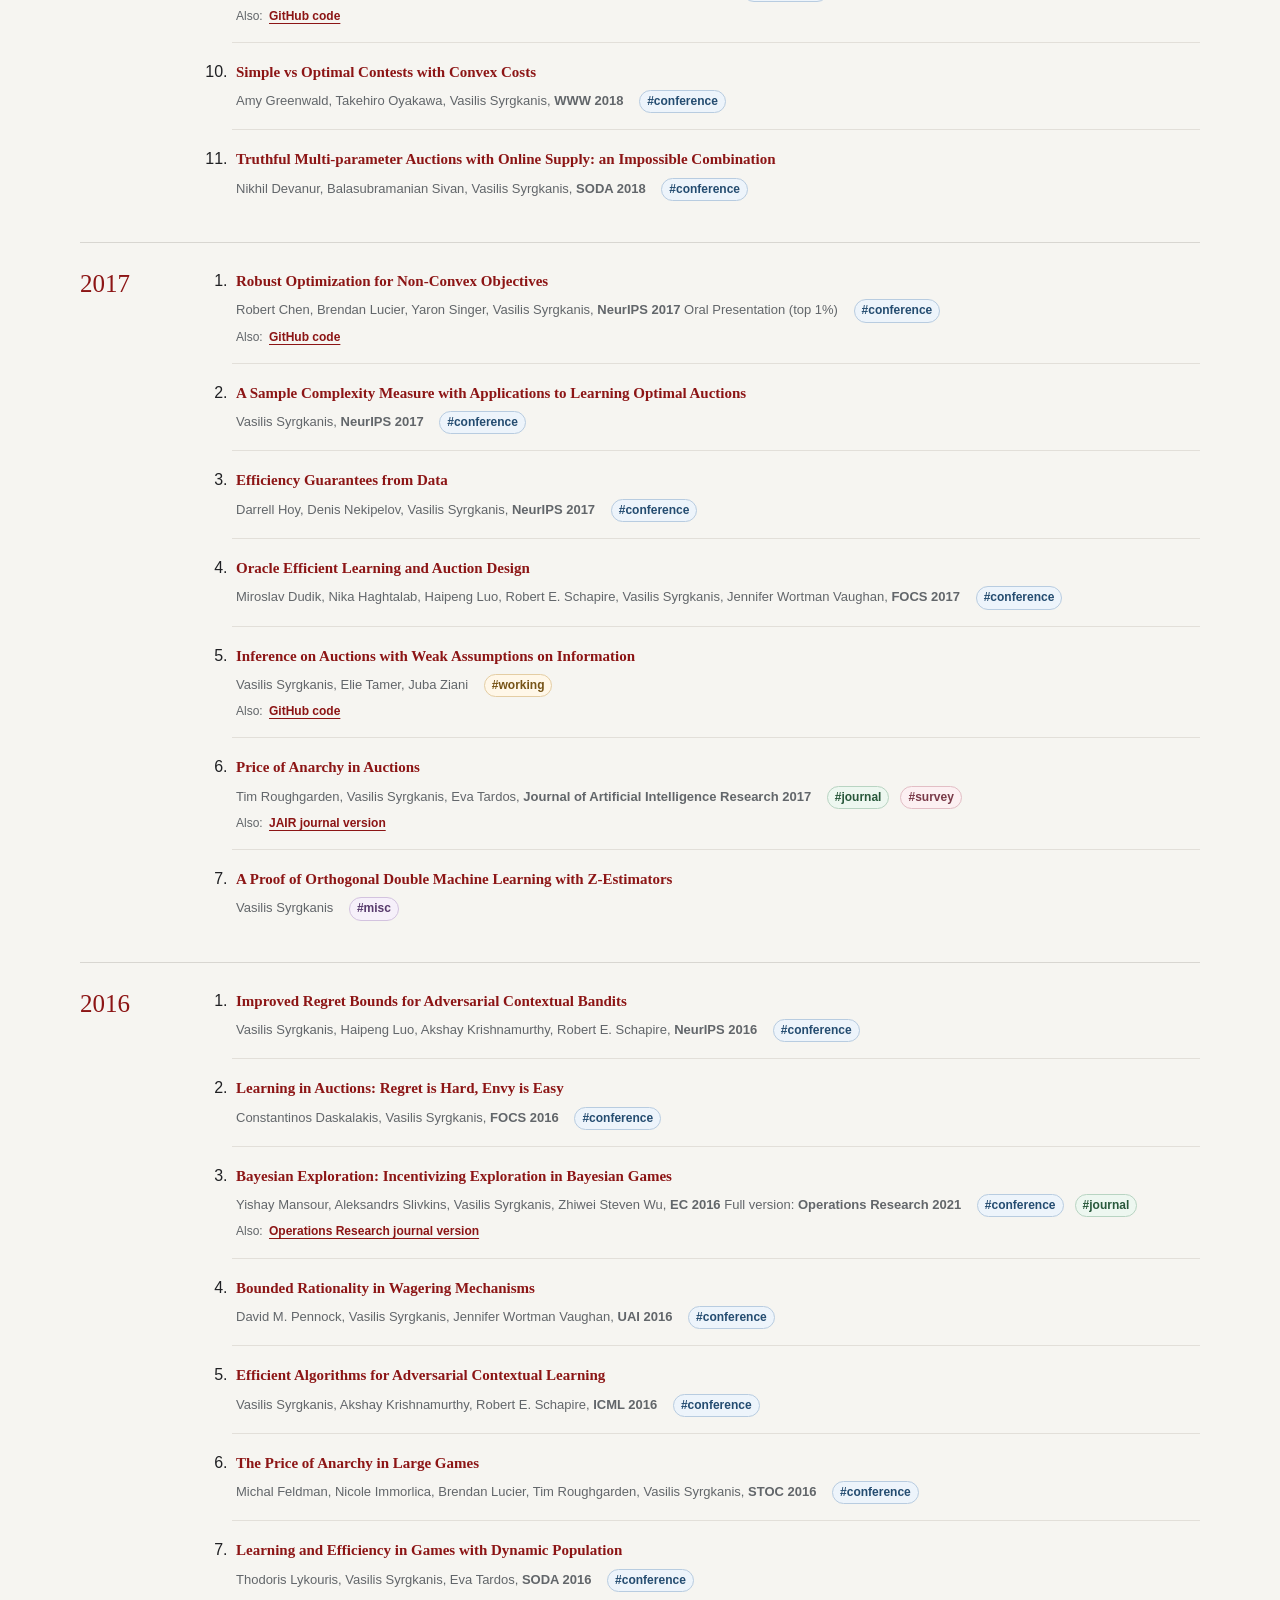
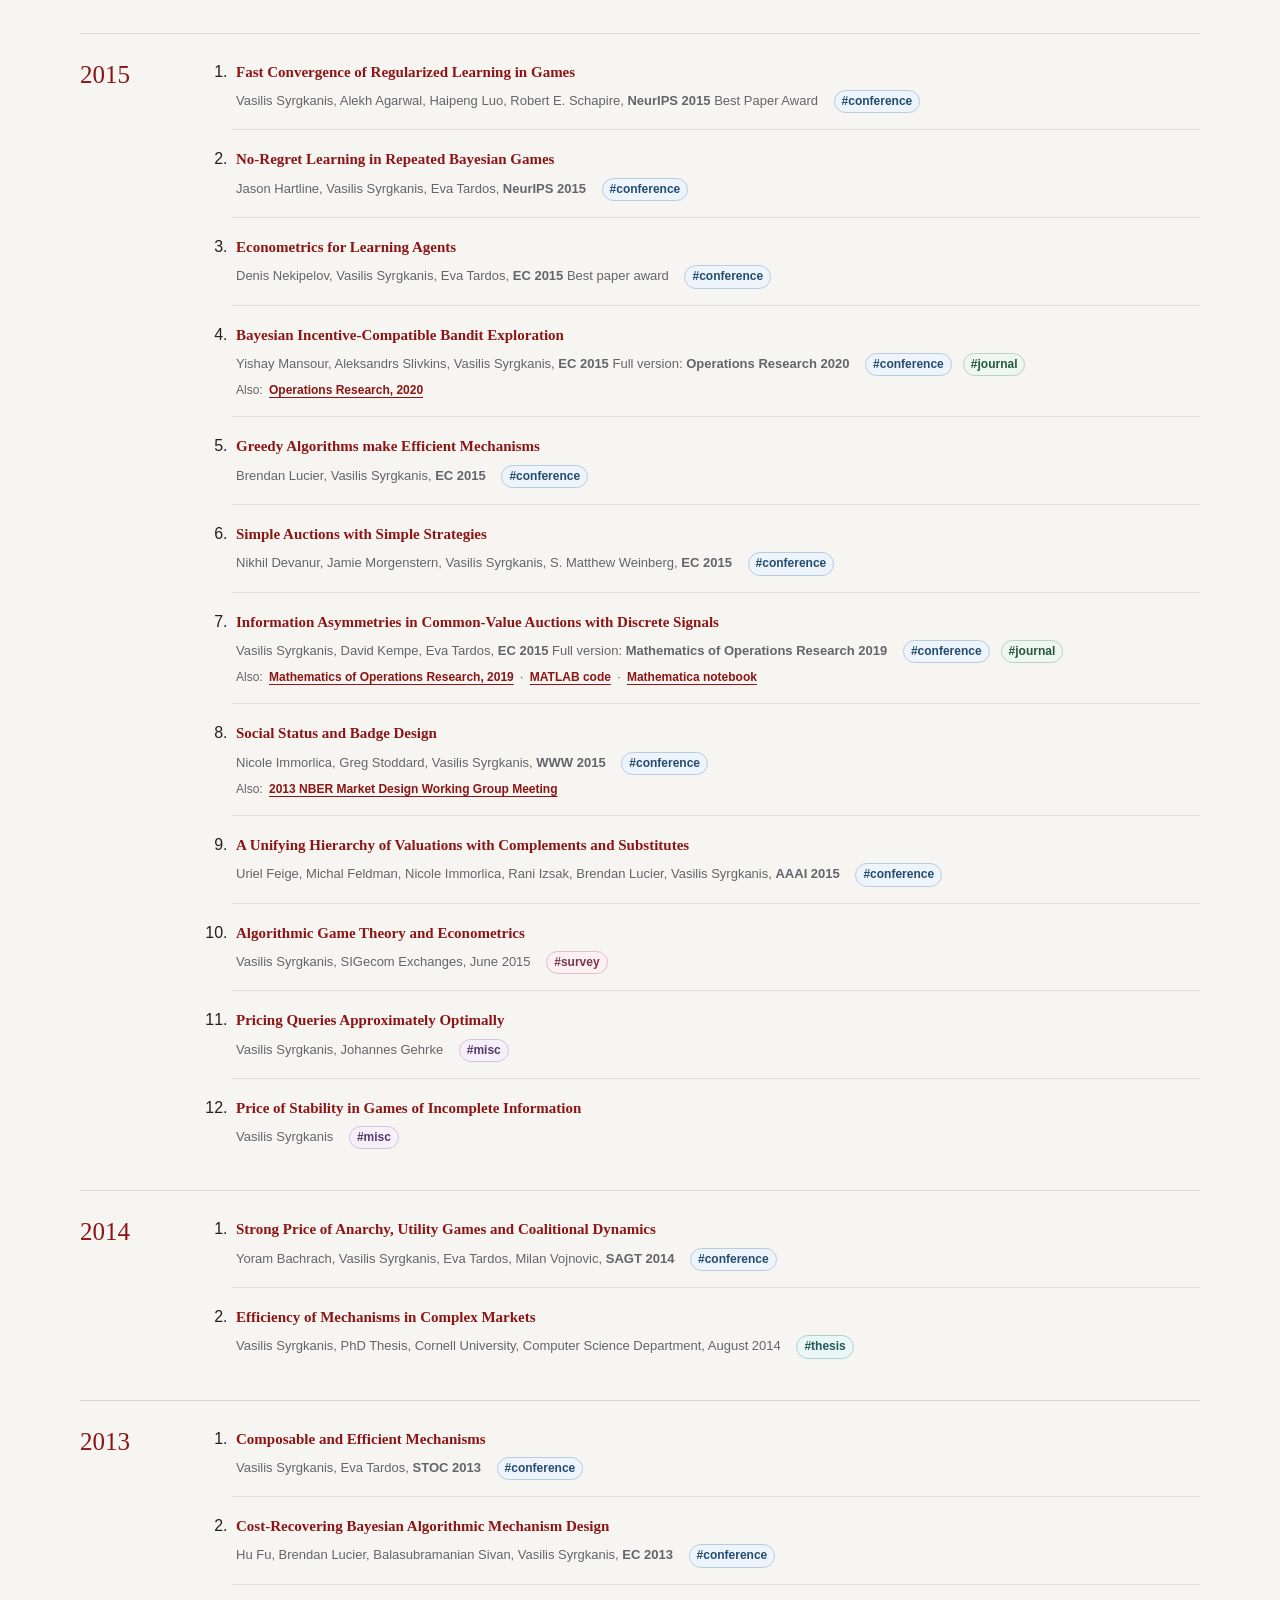
==== commit 2cceb5b0: "Add career timeline to academic background section Co-authored-by: Copilot <223556219+Copilot@users." ====
--- a/index.html
+++ b/index.html
@@ -150,6 +150,31 @@
 
 		<section class="academic-background" id="academic-background" aria-labelledby="academic-background-heading">
 			<div class="section-shell academic-background-inner">
+				<div class="career-timeline" role="group" aria-labelledby="career-timeline-heading">
+					<p class="eyebrow" id="career-timeline-heading">Career timeline</p>
+					<ol class="career-timeline-list">
+						<li>
+							<span class="career-timeline-period">2009 · EECS diploma</span>
+							<p><a href="https://www.ece.ntua.gr/index.php?lang=en">National Technical University of Athens</a></p>
+						</li>
+						<li>
+							<span class="career-timeline-period">2014 · Ph.D.</span>
+							<p><a href="https://www.cs.cornell.edu/">Cornell University</a><br>Computer Science</p>
+						</li>
+						<li>
+							<span class="career-timeline-period">Two years</span>
+							<p>Postdoctoral researcher<br><a href="https://www.microsoft.com/en-us/research/lab/microsoft-research-new-york/">Microsoft Research,<br>New York</a></p>
+						</li>
+						<li>
+							<span class="career-timeline-period">Through August 2022</span>
+							<p>Principal Researcher<br><a href="https://www.microsoft.com/en-us/research/lab/microsoft-research-new-england/">Microsoft Research,<br>New England</a></p>
+						</li>
+						<li>
+							<span class="career-timeline-period">Since September 2022</span>
+							<p>Assistant Professor<br><a href="https://www.stanford.edu/">Stanford University</a></p>
+						</li>
+					</ol>
+				</div>
 				<div class="section-heading">
 					<p class="eyebrow">Academic background</p>
 					<h2 id="academic-background-heading">Research and education</h2>
--- a/css/homepage.css
+++ b/css/homepage.css
@@ -531,6 +531,64 @@
 	padding-block: clamp(50px, 7vw, 76px);
 }
 
+.career-timeline {
+	max-width: 900px;
+	margin-bottom: clamp(42px, 6vw, 64px);
+}
+
+.career-timeline > .eyebrow {
+	margin-bottom: 18px;
+}
+
+.career-timeline-list {
+	display: grid;
+	grid-template-columns: repeat(5, minmax(0, 1fr));
+	margin: 0;
+	padding: 0;
+	list-style: none;
+}
+
+.career-timeline-list li {
+	position: relative;
+	min-width: 0;
+	padding: 30px 18px 0 0;
+	border-top: 2px solid var(--line);
+}
+
+.career-timeline-list li::before {
+	position: absolute;
+	top: -7px;
+	left: 0;
+	width: 12px;
+	height: 12px;
+	border: 2px solid var(--paper);
+	border-radius: 50%;
+	background: var(--stanford-red);
+	box-shadow: 0 0 0 1px var(--stanford-red);
+	content: "";
+}
+
+.career-timeline-period {
+	display: block;
+	margin-bottom: 8px;
+	color: var(--stanford-red);
+	font-size: 10px;
+	font-weight: 700;
+	letter-spacing: 0.04em;
+	text-transform: uppercase;
+}
+
+.career-timeline-list li p {
+	margin: 0;
+	font-size: 12px;
+	font-weight: 600;
+	line-height: 1.55;
+}
+
+.career-timeline-list li p a {
+	font-weight: 600;
+}
+
 .academic-background .section-heading {
 	max-width: 900px;
 }
@@ -913,6 +971,36 @@
 		grid-template-columns: 1fr;
 	}
 
+	.career-timeline-list {
+		grid-template-columns: 1fr;
+		gap: 0;
+		margin-left: 5px;
+	}
+
+	.career-timeline-list li {
+		padding: 0 0 22px 28px;
+		border-top: 0;
+		border-left: 2px solid var(--line);
+	}
+
+	.career-timeline-list li:last-child {
+		padding-bottom: 0;
+		border-left-color: transparent;
+	}
+
+	.career-timeline-list li::before {
+		top: 3px;
+		left: -7px;
+	}
+
+	.career-timeline-period {
+		font-size: 12px;
+	}
+
+	.career-timeline-list li p {
+		font-size: 14px;
+	}
+
 	.latest-news-list li {
 		grid-template-columns: 1fr;
 		gap: 2px;
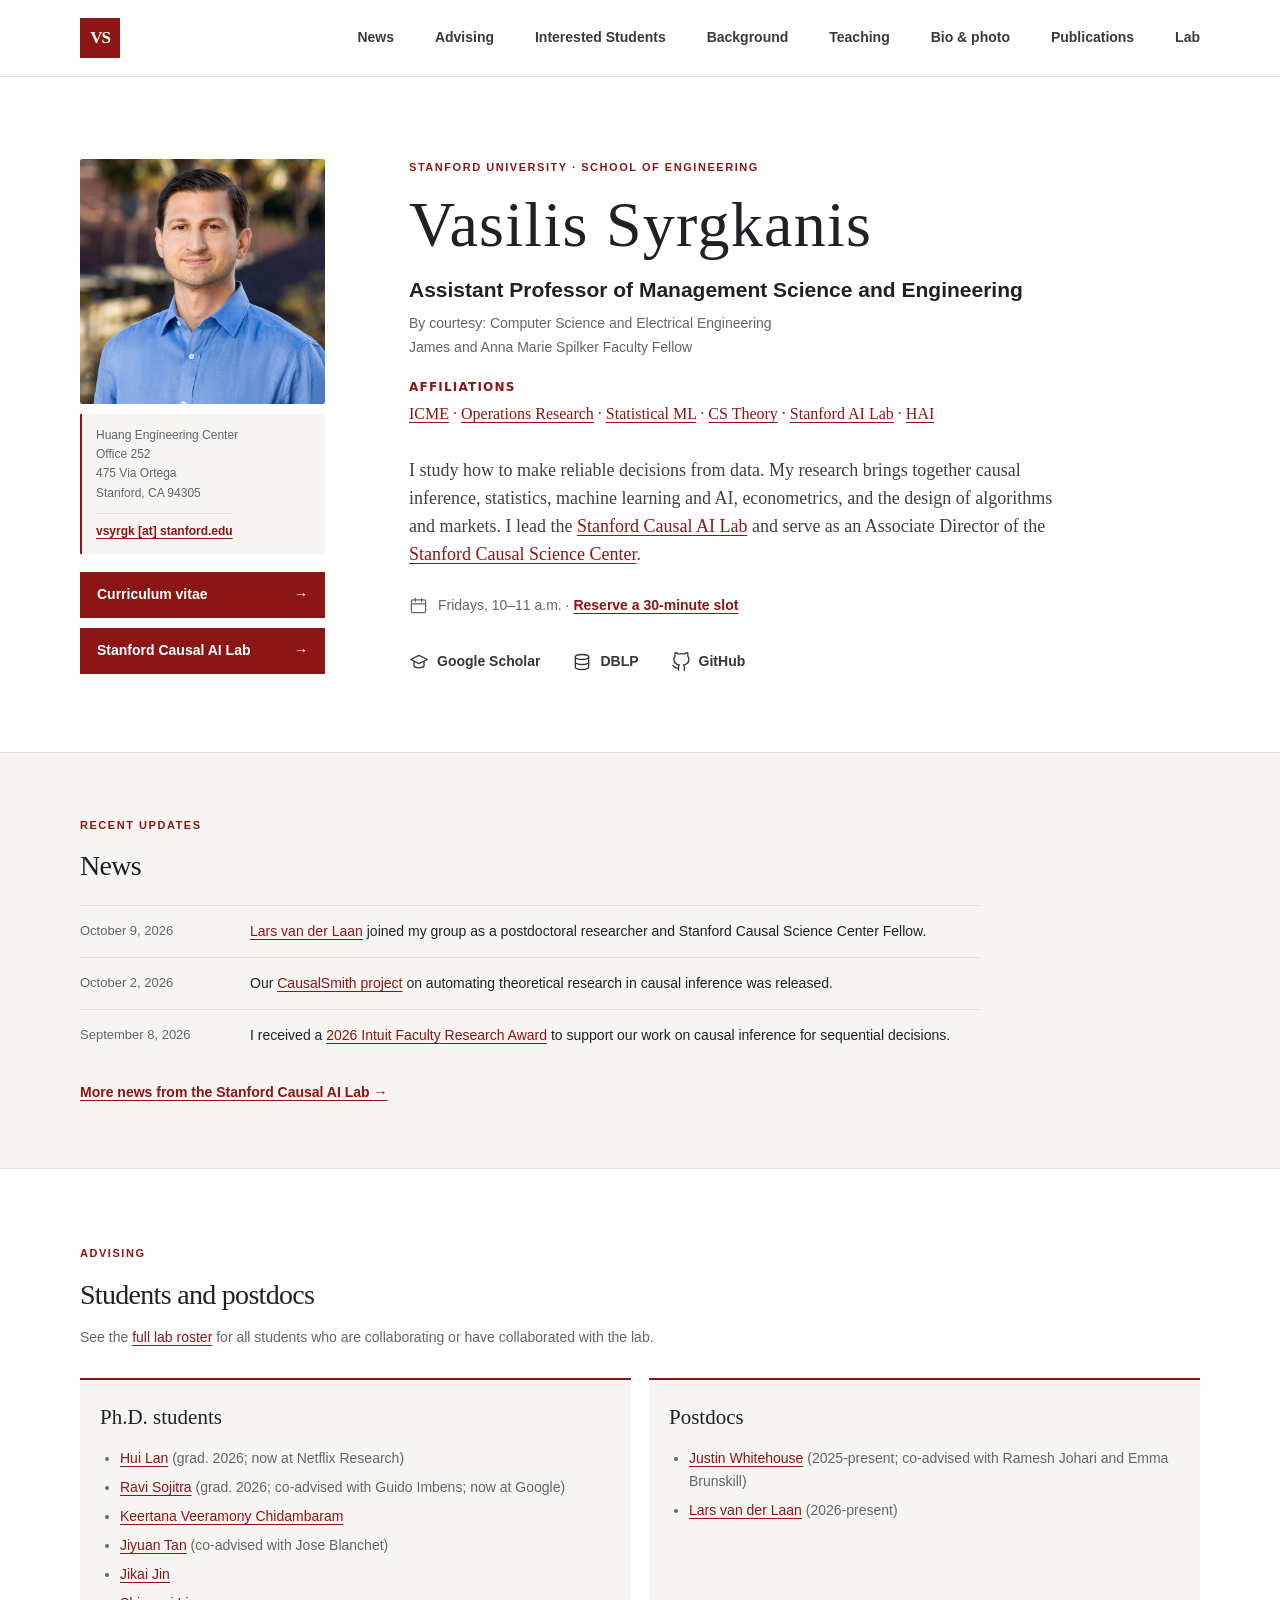
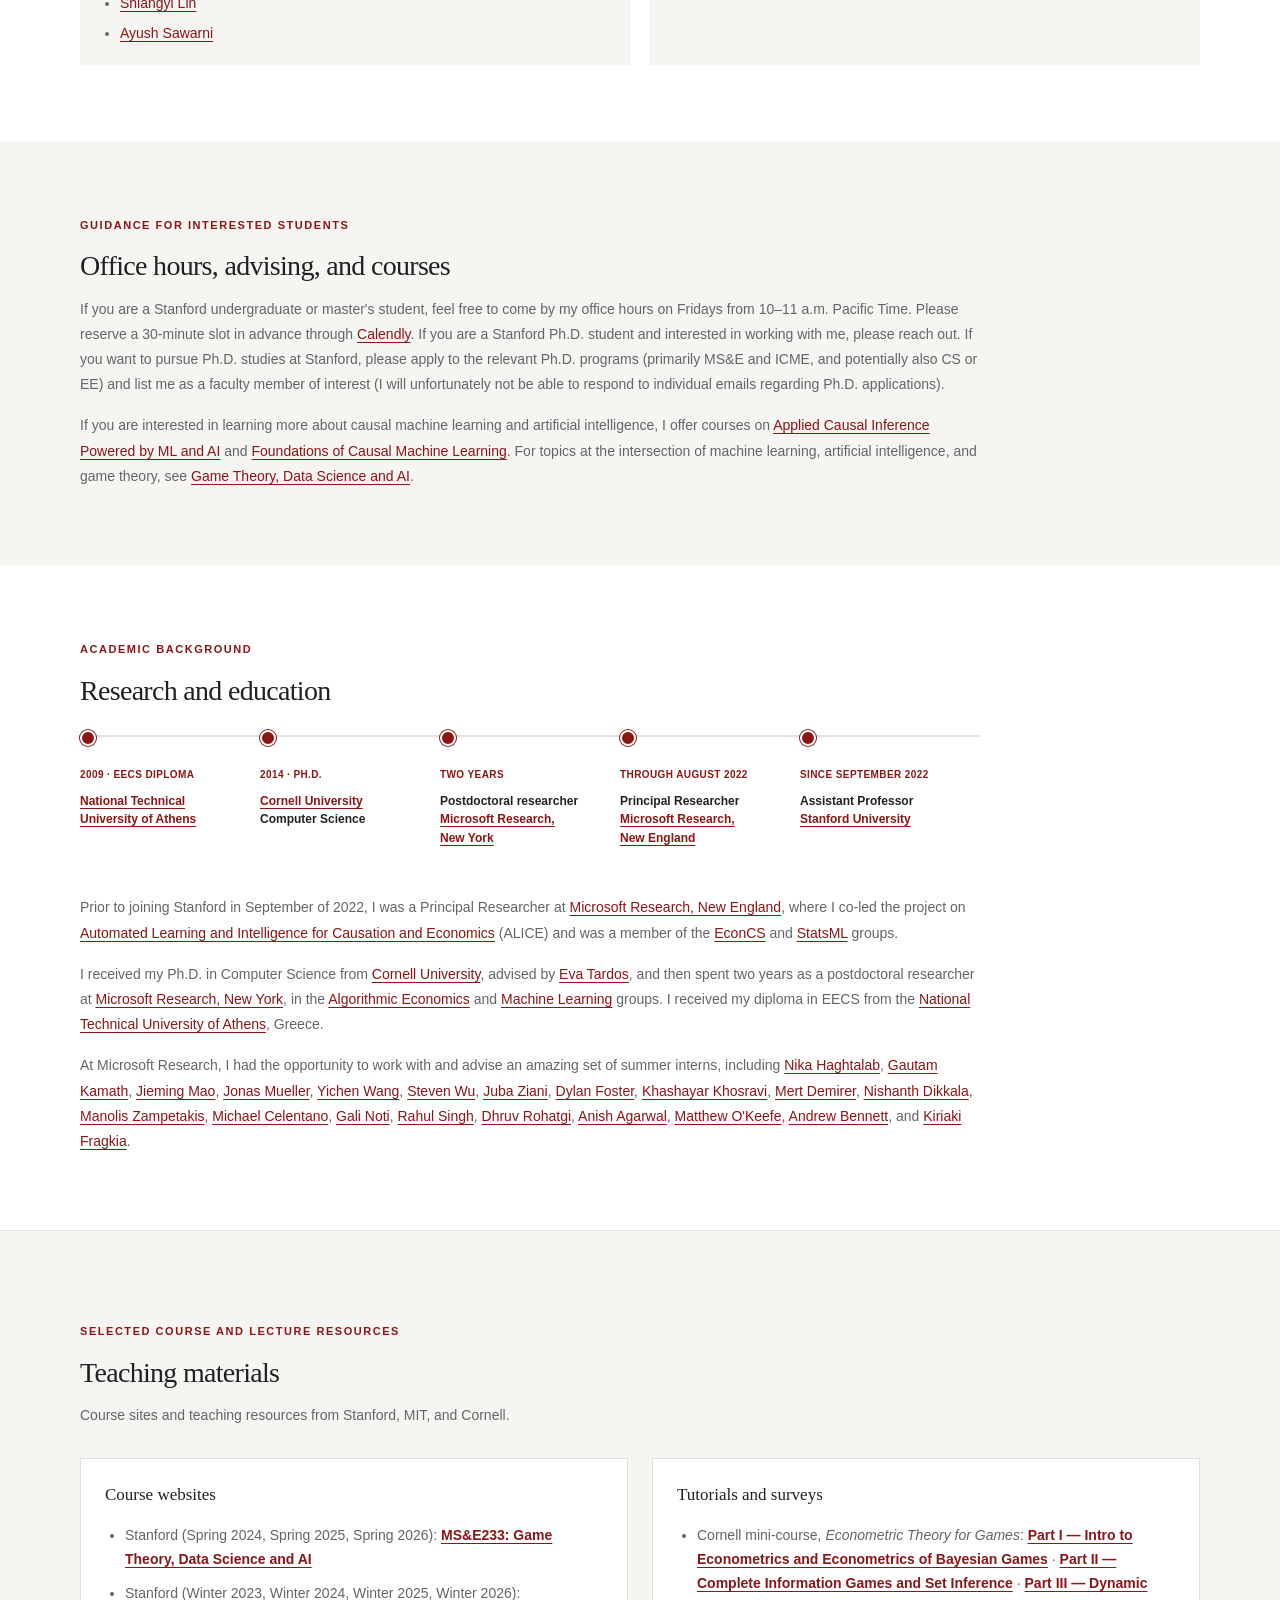
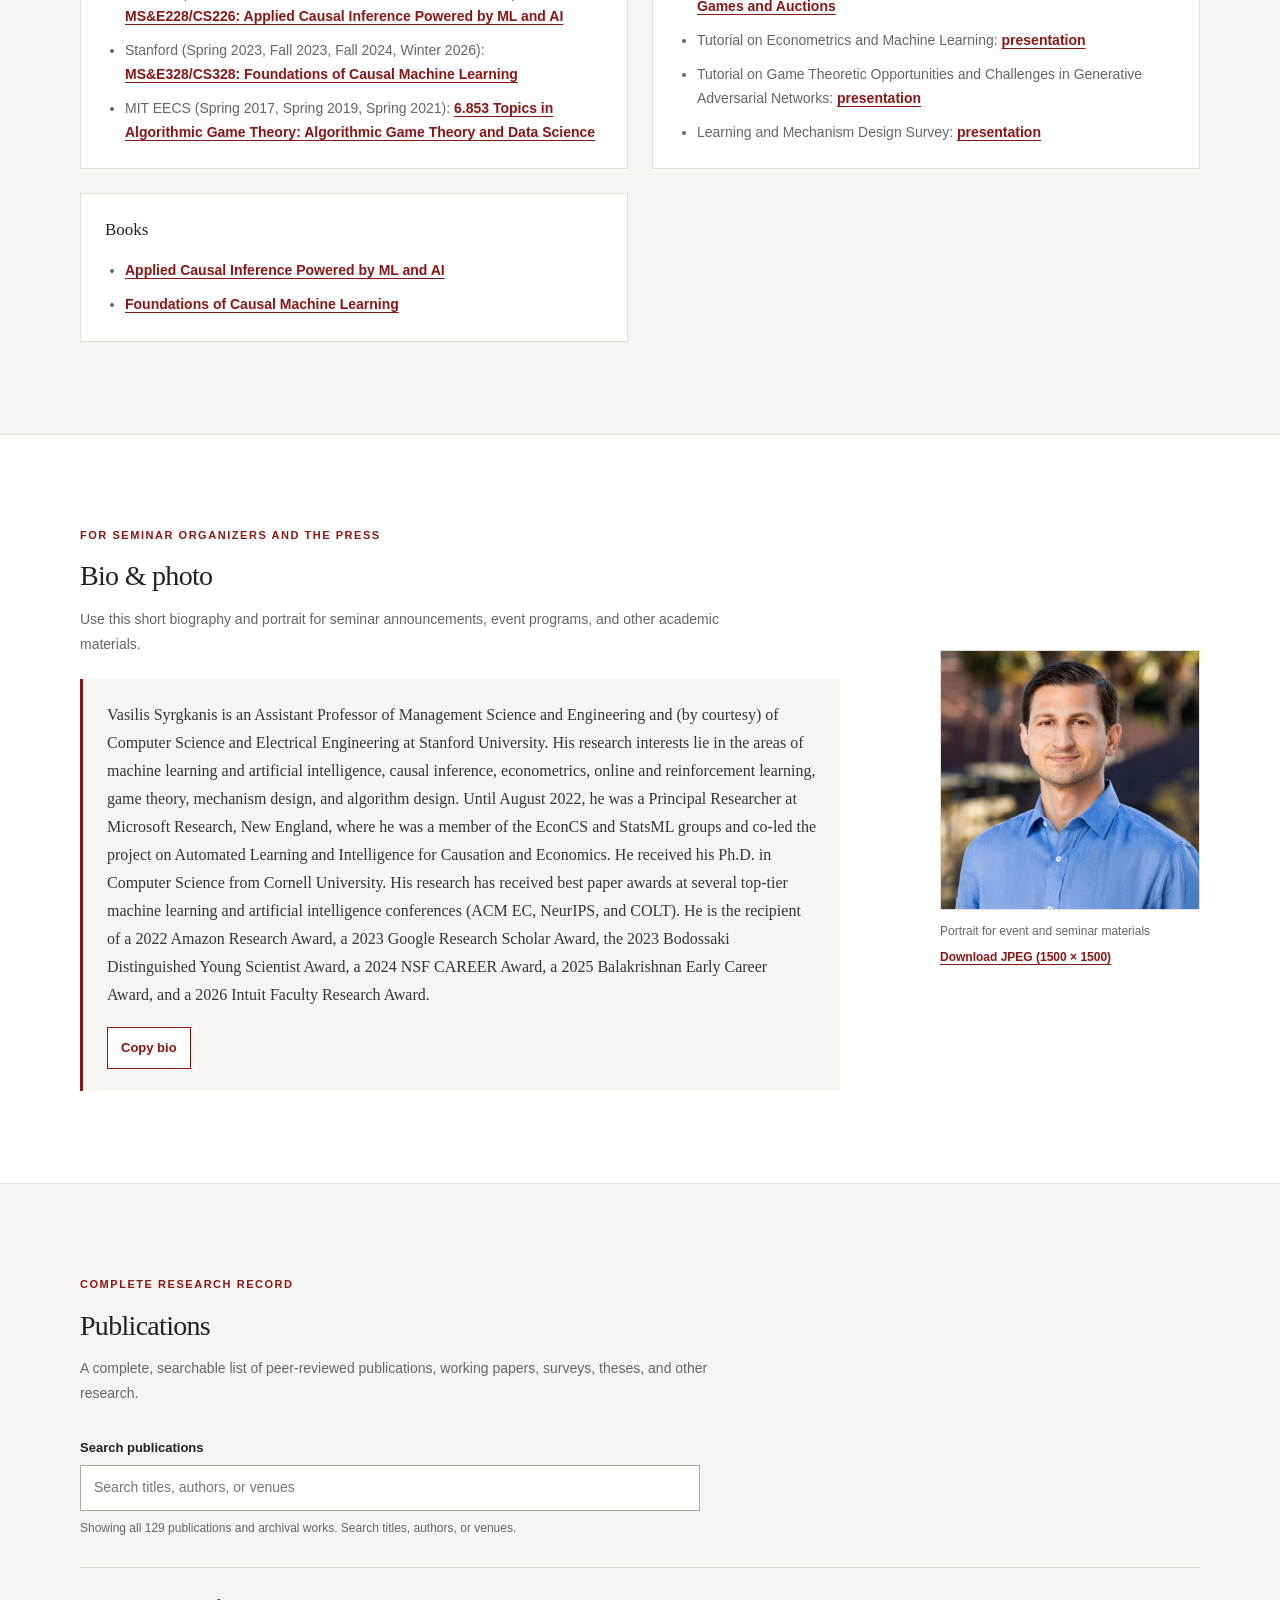
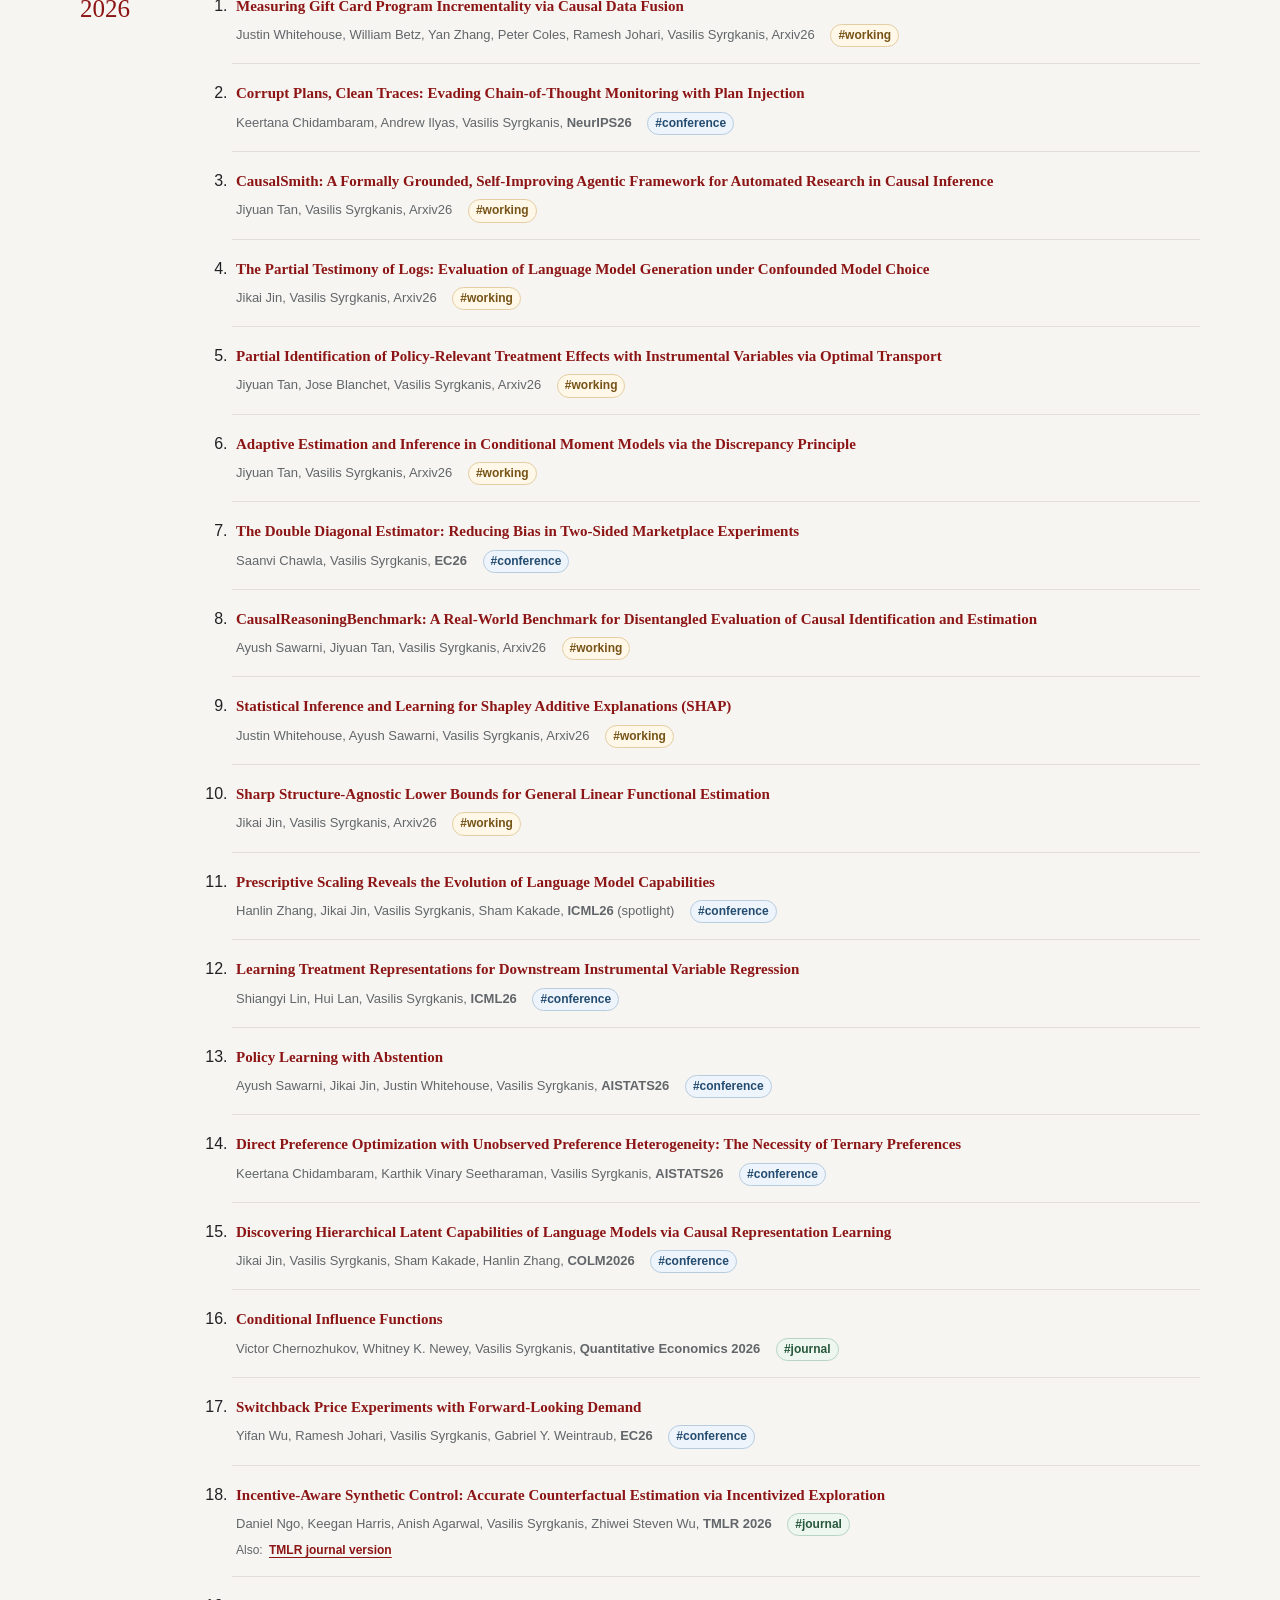
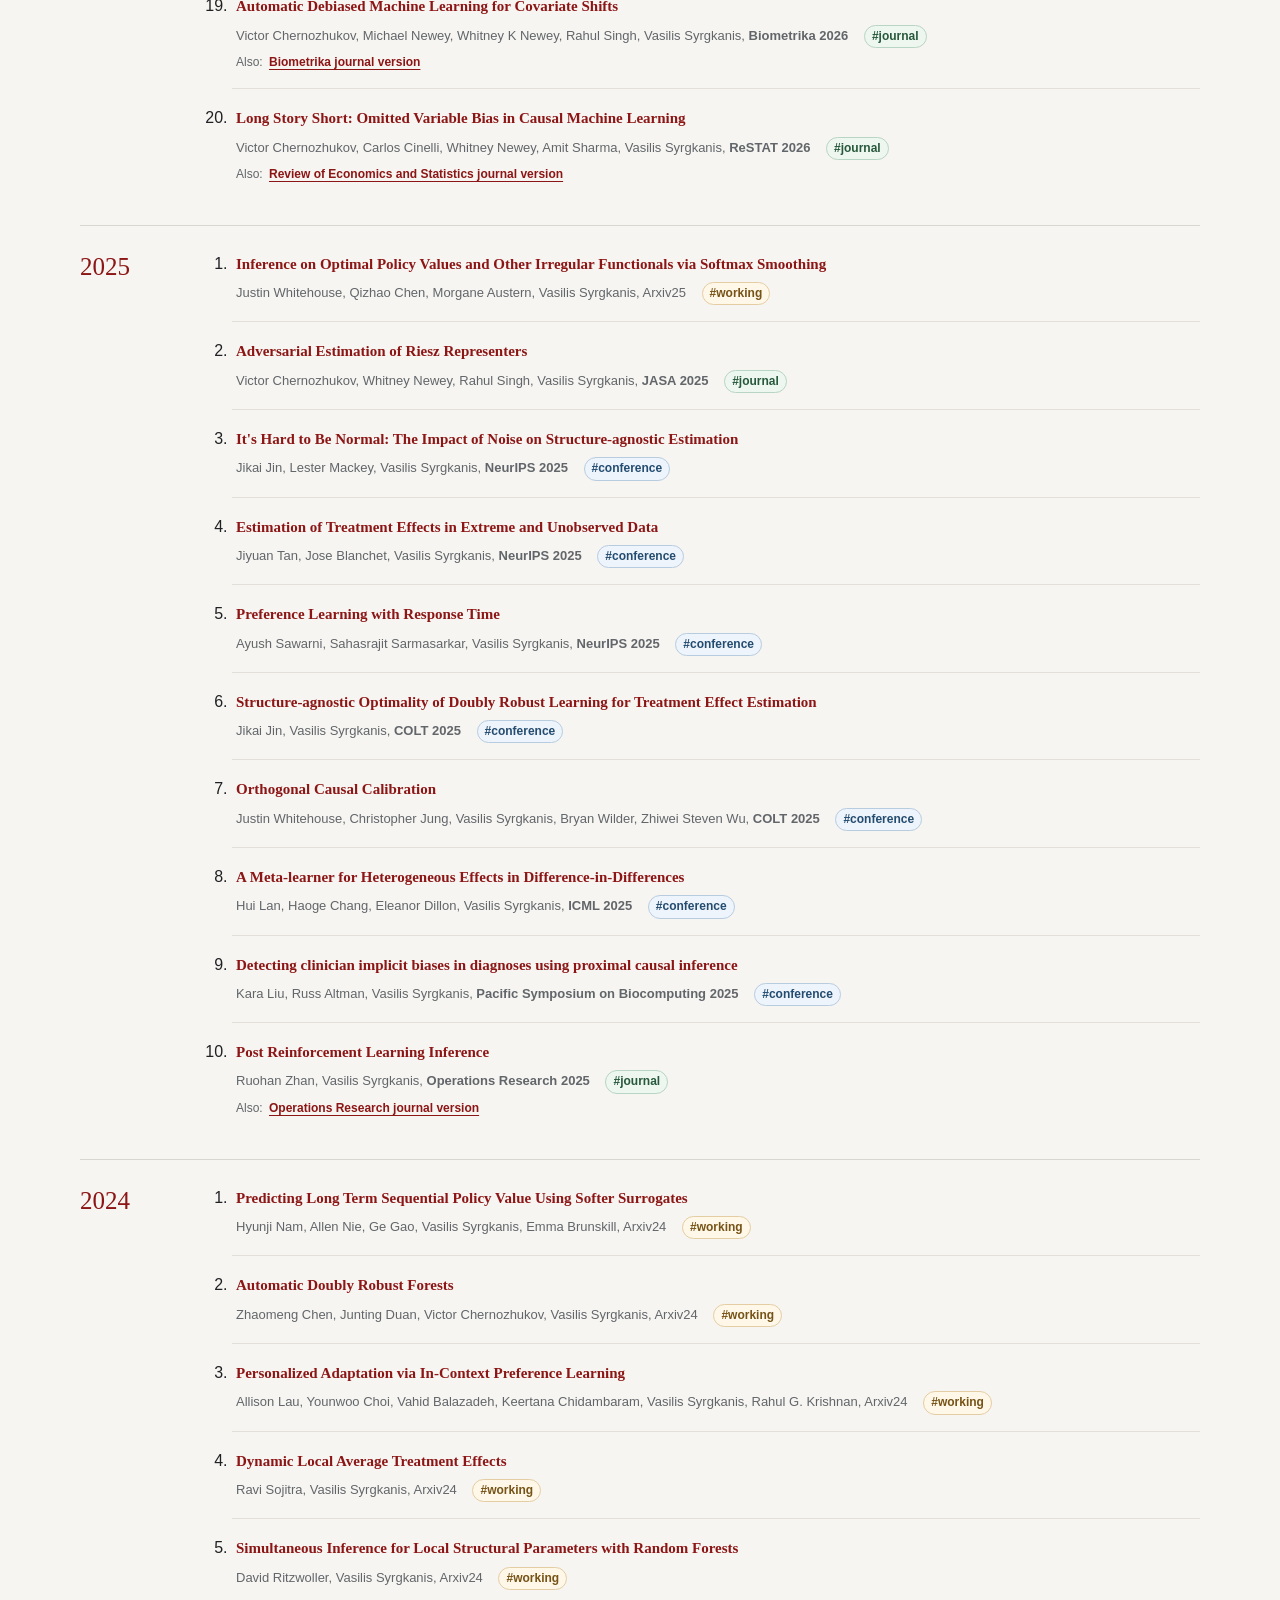
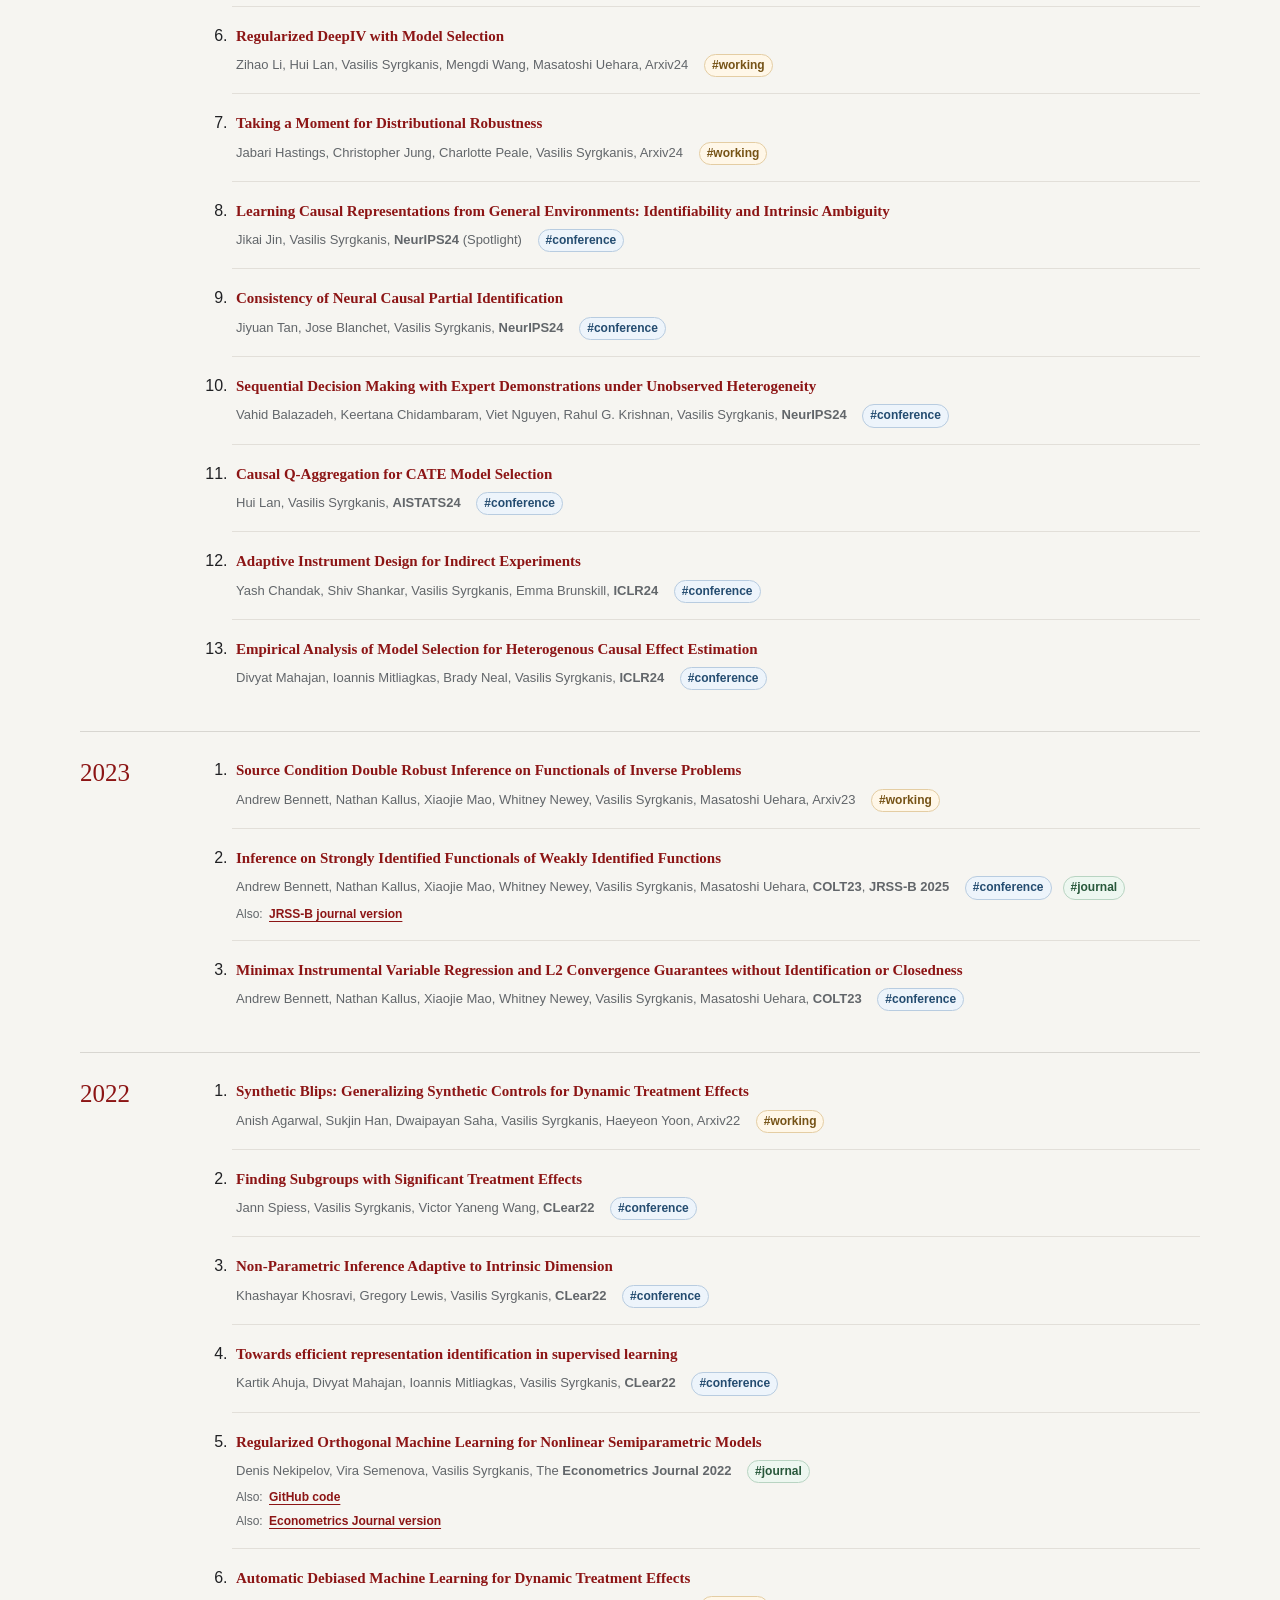
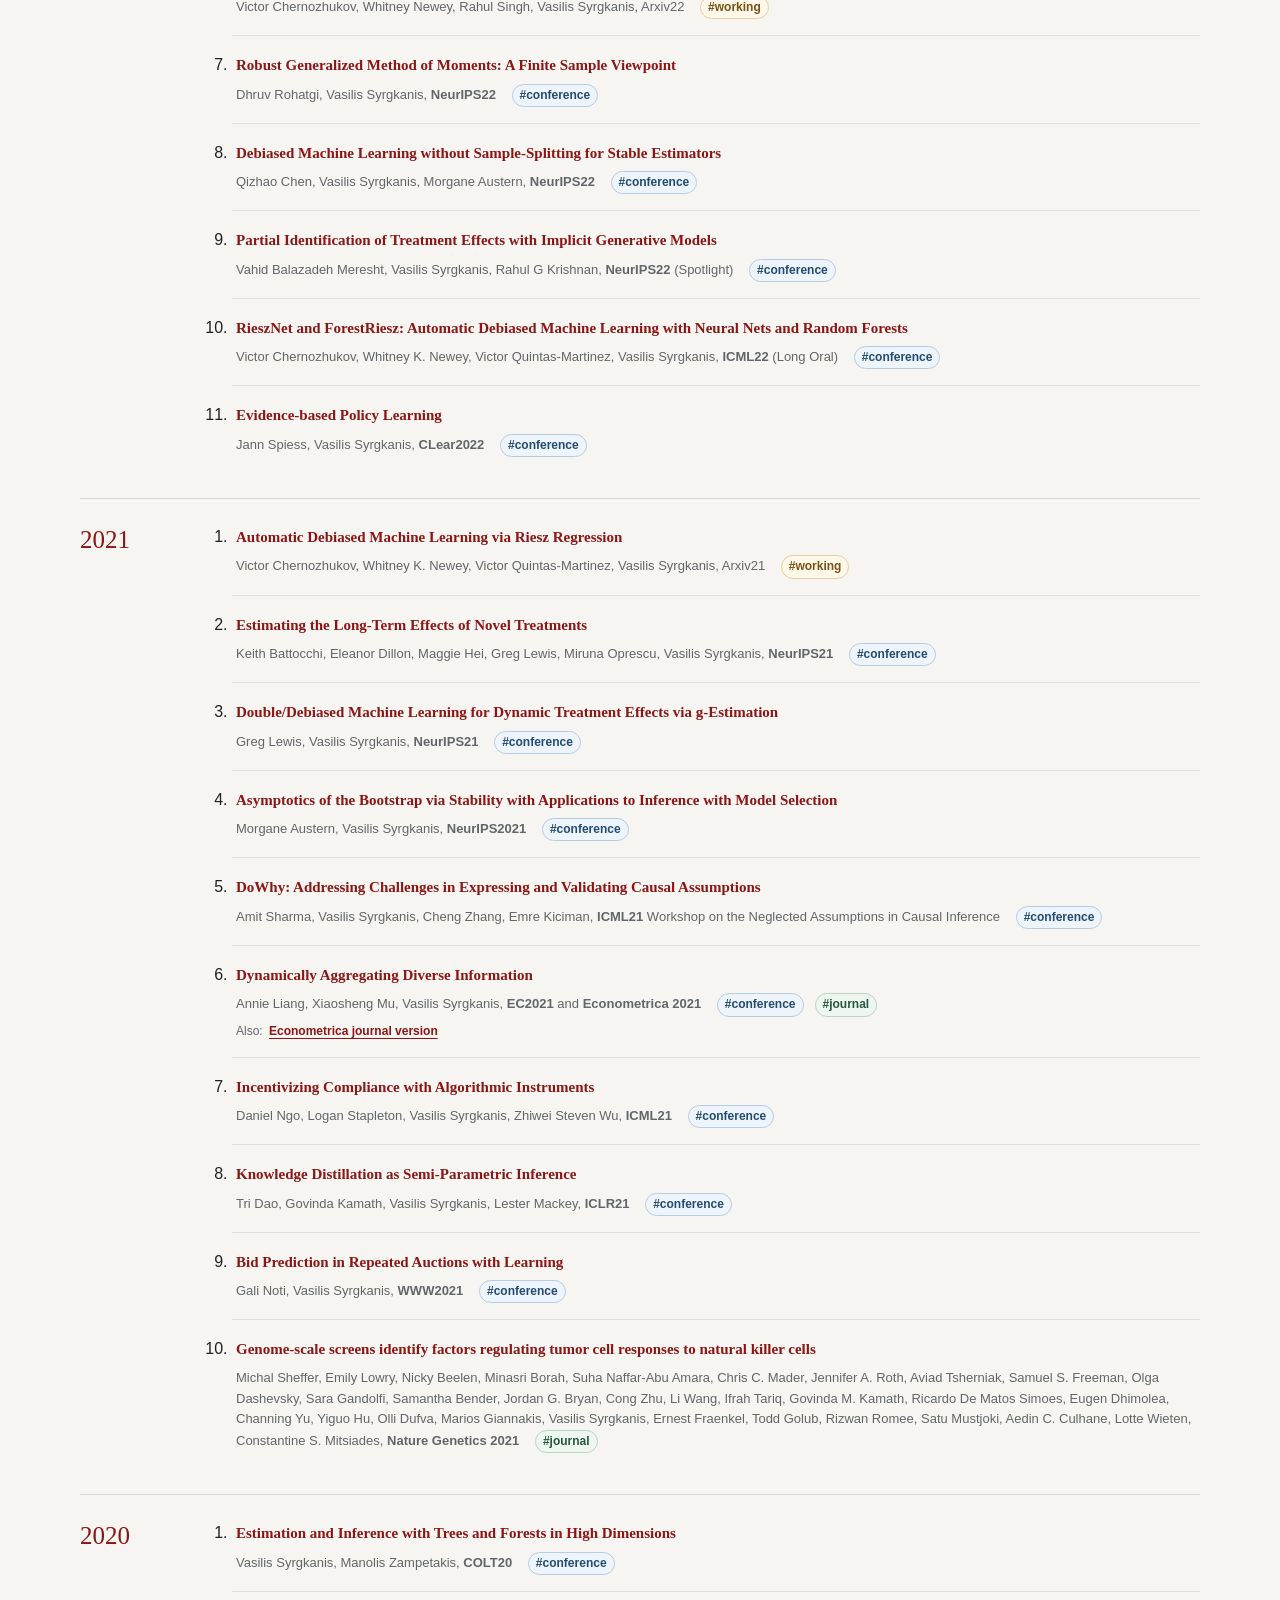
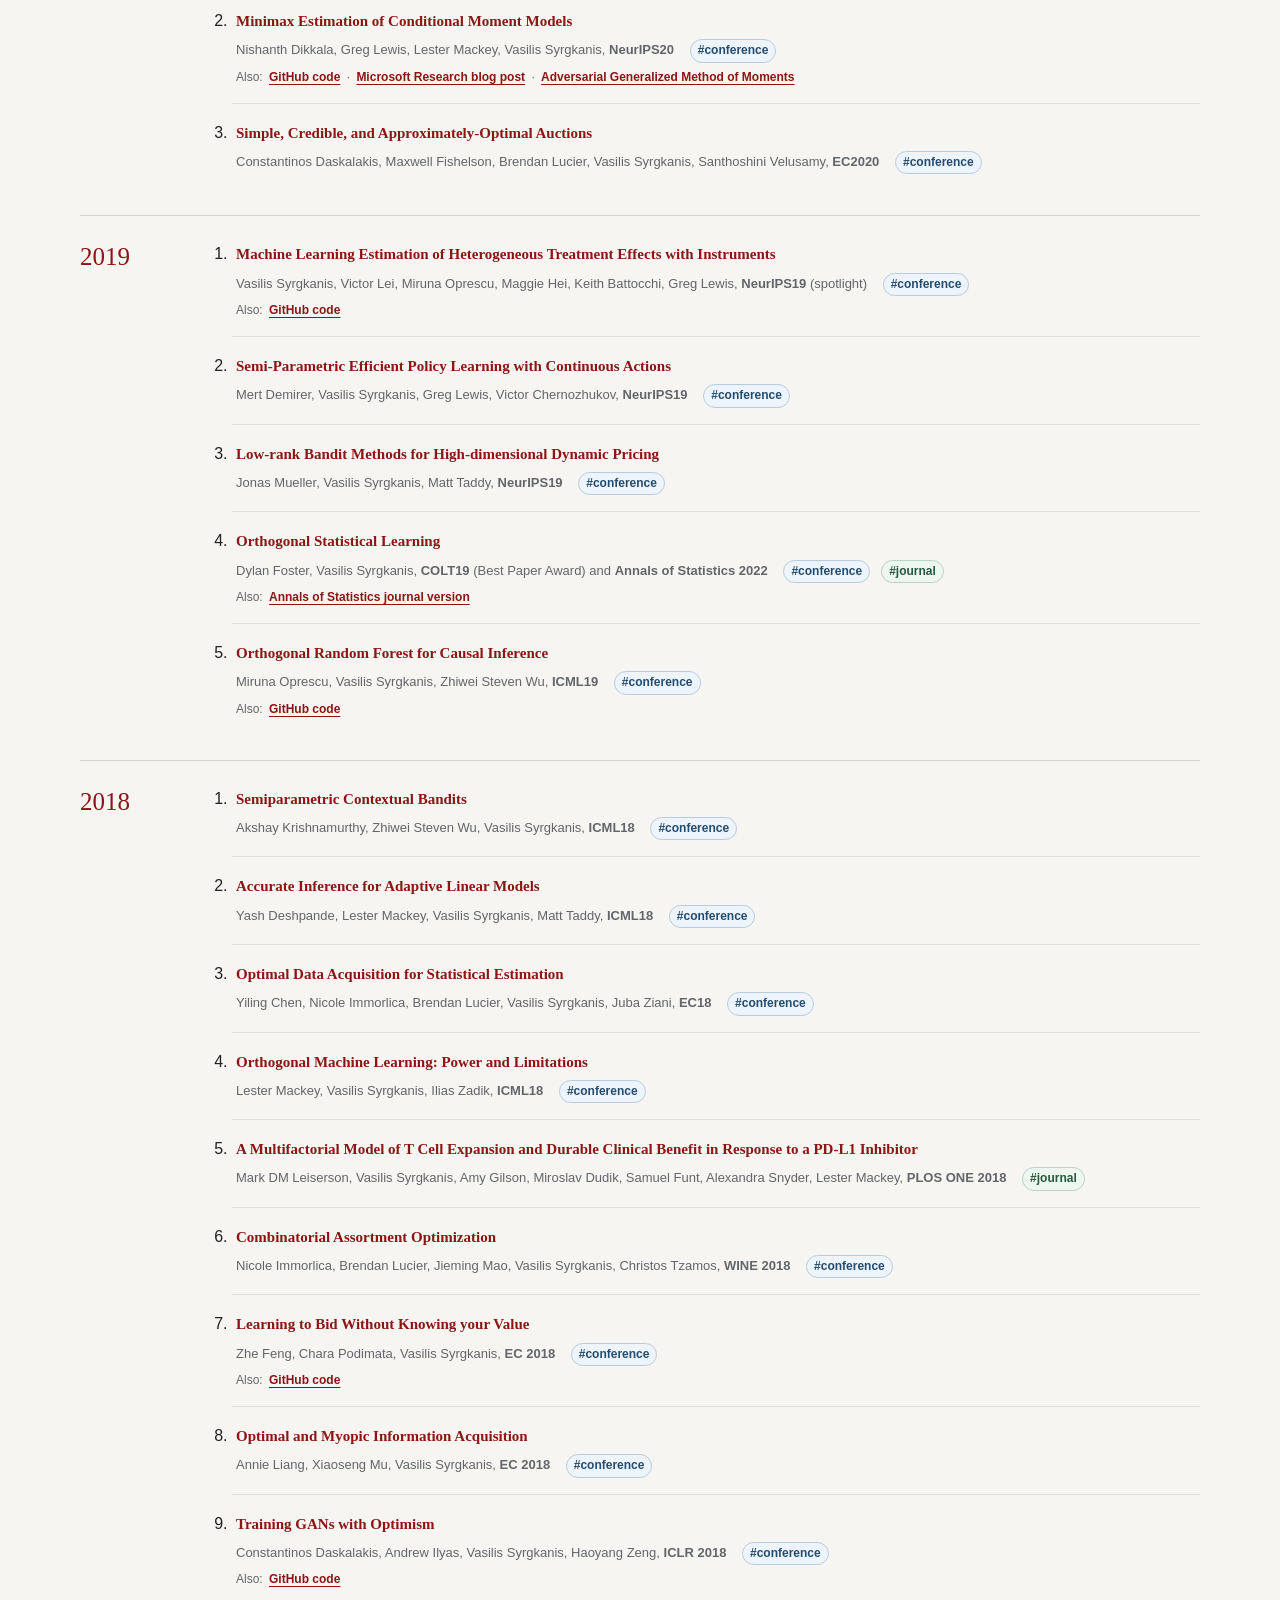
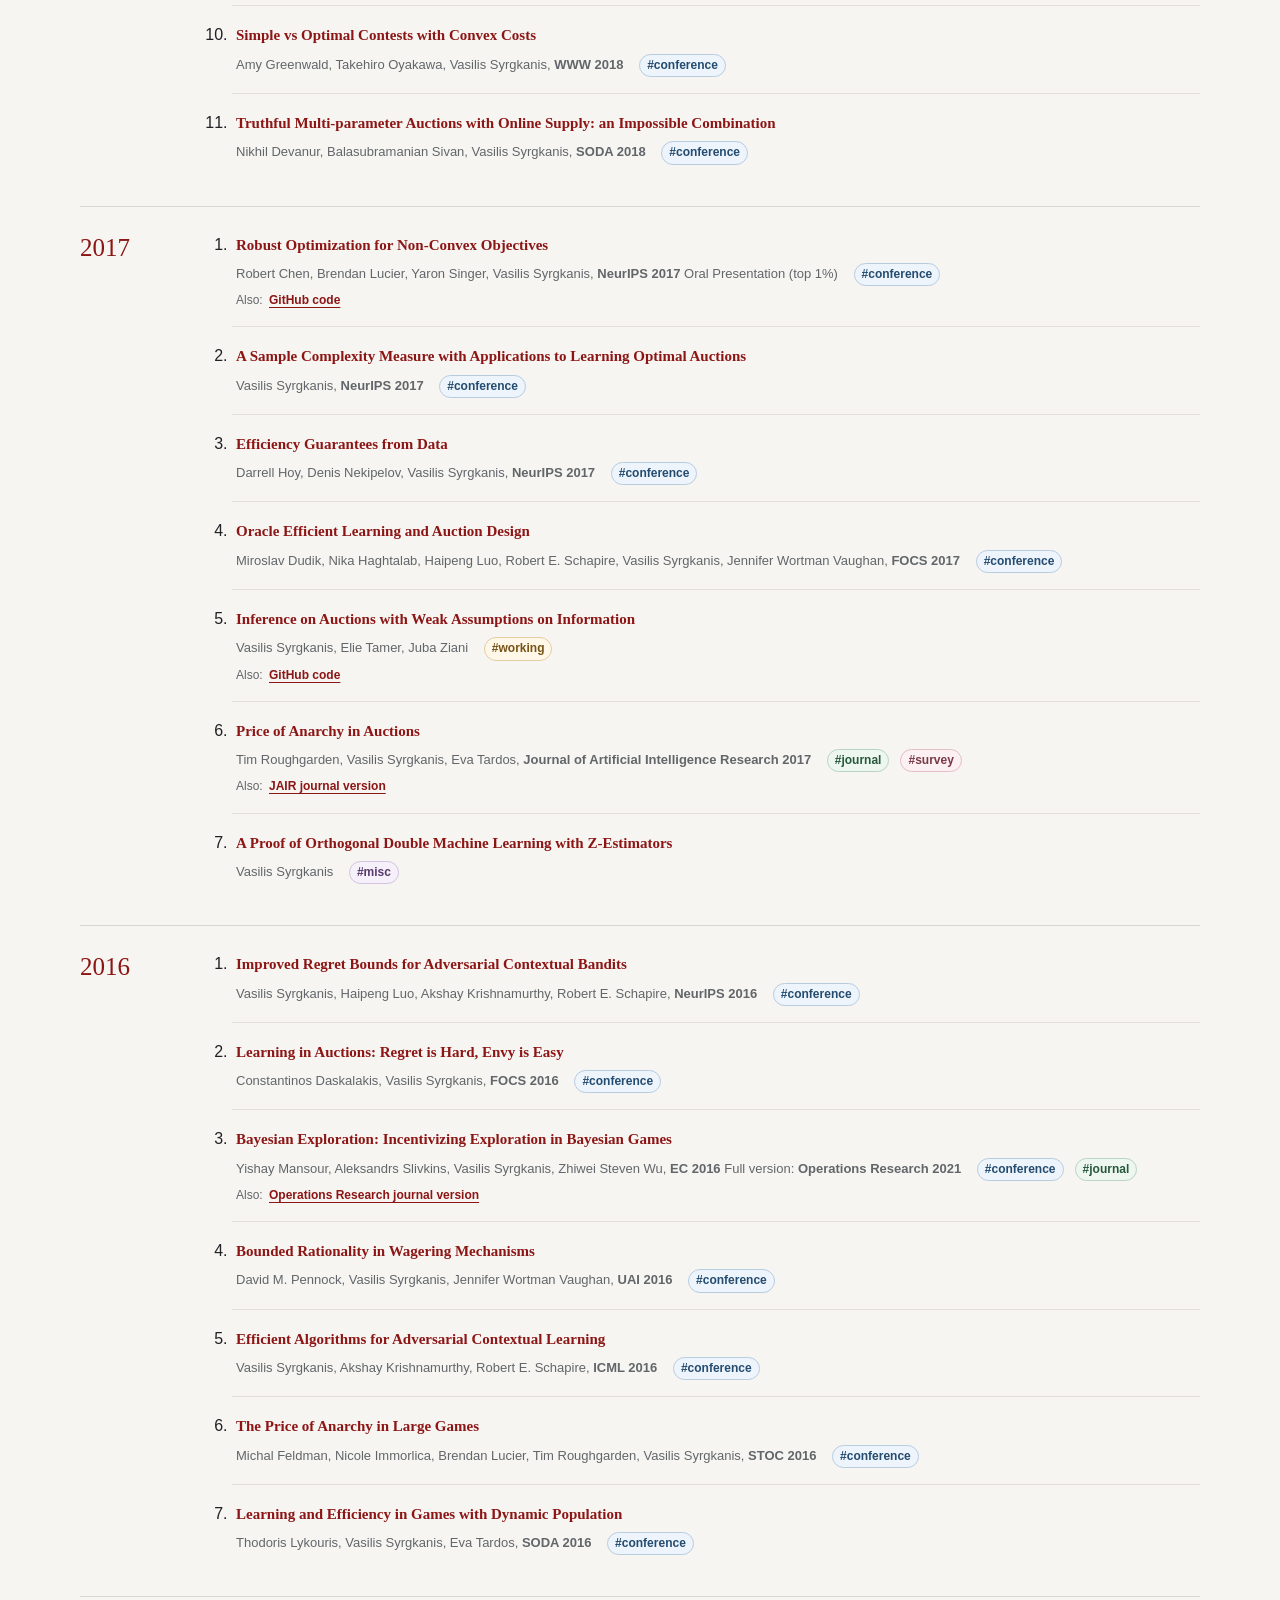
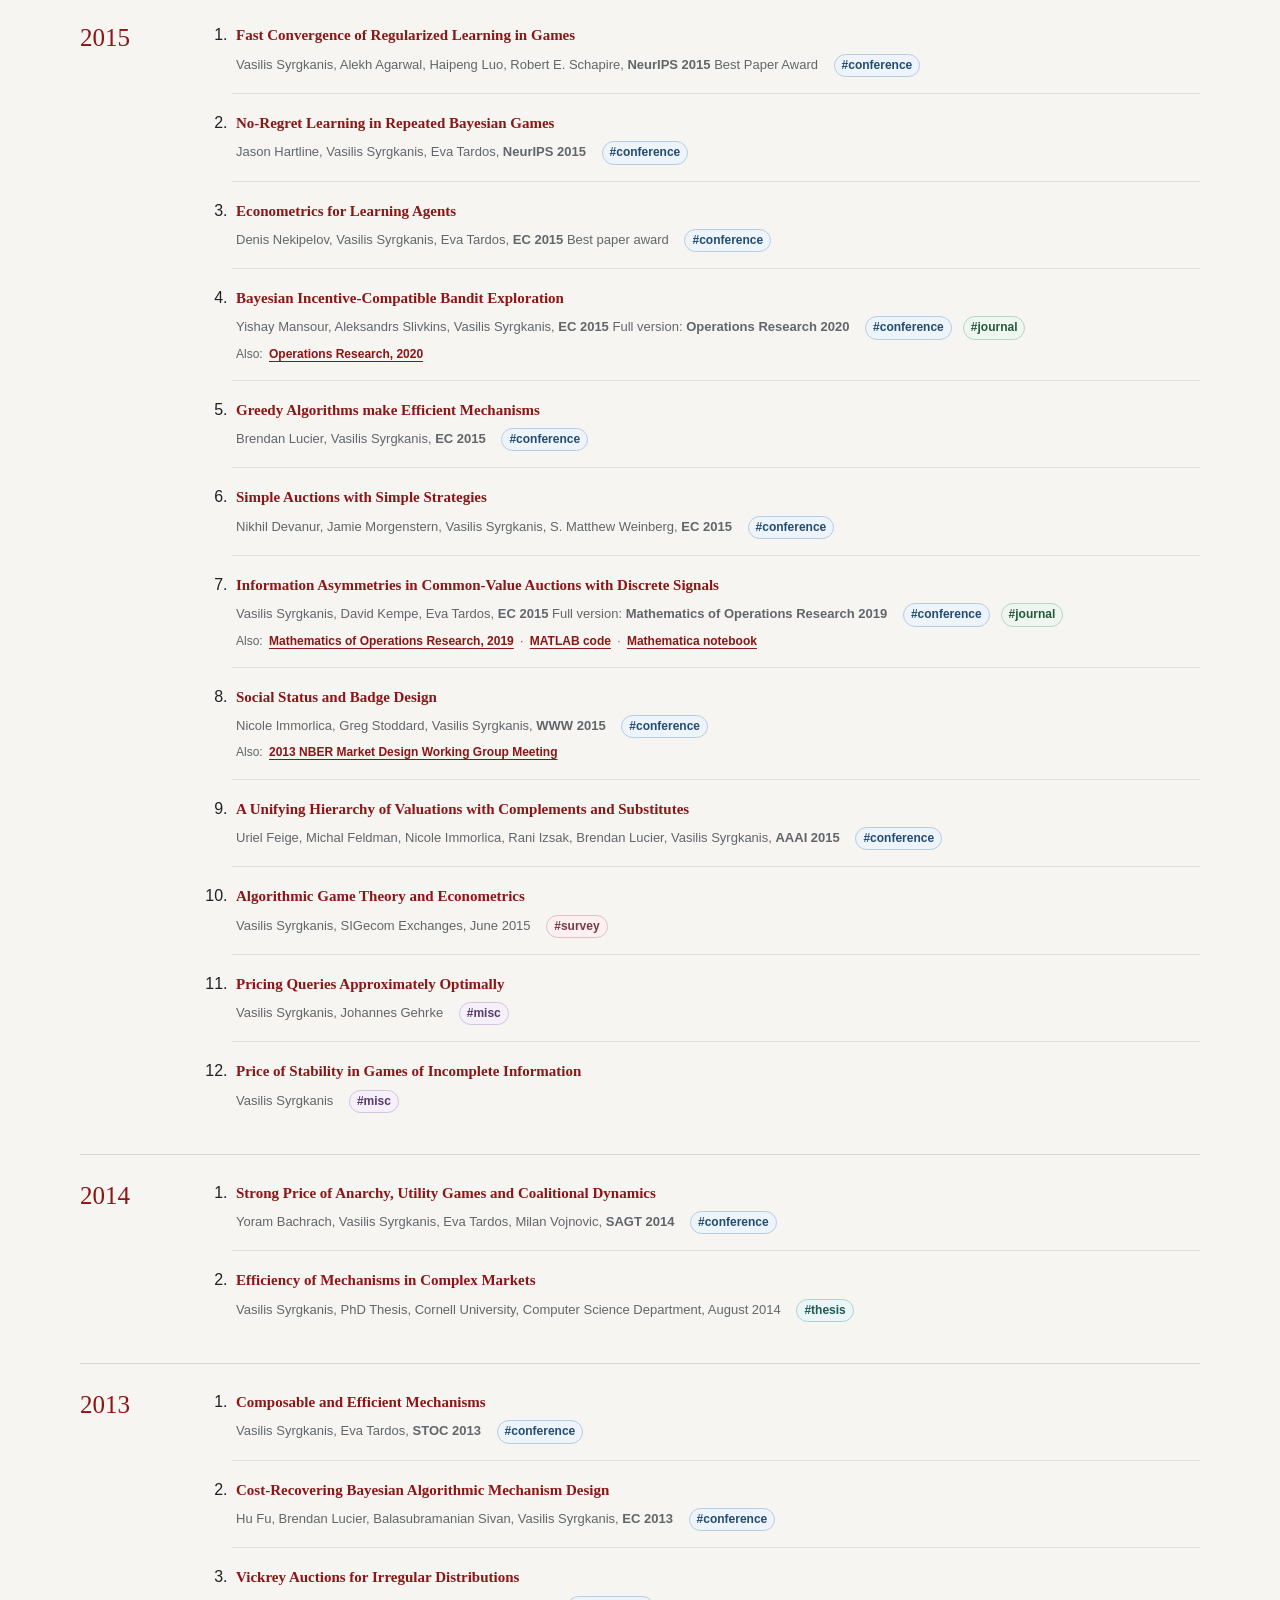
==== commit 09551ef7: "Move career timeline below academic background heading Co-authored-by: Copilot <223556219+Copilot@us" ====
--- a/index.html
+++ b/index.html
@@ -150,34 +150,33 @@
 
 		<section class="academic-background" id="academic-background" aria-labelledby="academic-background-heading">
 			<div class="section-shell academic-background-inner">
-				<div class="career-timeline" role="group" aria-labelledby="career-timeline-heading">
-					<p class="eyebrow" id="career-timeline-heading">Career timeline</p>
-					<ol class="career-timeline-list">
-						<li>
-							<span class="career-timeline-period">2009 · EECS diploma</span>
-							<p><a href="https://www.ece.ntua.gr/index.php?lang=en">National Technical University of Athens</a></p>
-						</li>
-						<li>
-							<span class="career-timeline-period">2014 · Ph.D.</span>
-							<p><a href="https://www.cs.cornell.edu/">Cornell University</a><br>Computer Science</p>
-						</li>
-						<li>
-							<span class="career-timeline-period">Two years</span>
-							<p>Postdoctoral researcher<br><a href="https://www.microsoft.com/en-us/research/lab/microsoft-research-new-york/">Microsoft Research,<br>New York</a></p>
-						</li>
-						<li>
-							<span class="career-timeline-period">Through August 2022</span>
-							<p>Principal Researcher<br><a href="https://www.microsoft.com/en-us/research/lab/microsoft-research-new-england/">Microsoft Research,<br>New England</a></p>
-						</li>
-						<li>
-							<span class="career-timeline-period">Since September 2022</span>
-							<p>Assistant Professor<br><a href="https://www.stanford.edu/">Stanford University</a></p>
-						</li>
-					</ol>
-				</div>
 				<div class="section-heading">
 					<p class="eyebrow">Academic background</p>
 					<h2 id="academic-background-heading">Research and education</h2>
+					<div class="career-timeline">
+						<ol class="career-timeline-list" aria-label="Career timeline">
+							<li>
+								<span class="career-timeline-period">2009 · EECS diploma</span>
+								<p><a href="https://www.ece.ntua.gr/index.php?lang=en">National Technical University of Athens</a></p>
+							</li>
+							<li>
+								<span class="career-timeline-period">2014 · Ph.D.</span>
+								<p><a href="https://www.cs.cornell.edu/">Cornell University</a><br>Computer Science</p>
+							</li>
+							<li>
+								<span class="career-timeline-period">Two years</span>
+								<p>Postdoctoral researcher<br><a href="https://www.microsoft.com/en-us/research/lab/microsoft-research-new-york/">Microsoft Research,<br>New York</a></p>
+							</li>
+							<li>
+								<span class="career-timeline-period">Through August 2022</span>
+								<p>Principal Researcher<br><a href="https://www.microsoft.com/en-us/research/lab/microsoft-research-new-england/">Microsoft Research,<br>New England</a></p>
+							</li>
+							<li>
+								<span class="career-timeline-period">Since September 2022</span>
+								<p>Assistant Professor<br><a href="https://www.stanford.edu/">Stanford University</a></p>
+							</li>
+						</ol>
+					</div>
 					<p>Prior to joining Stanford in September of 2022, I was a Principal Researcher at <a href="https://www.microsoft.com/en-us/research/lab/microsoft-research-new-england/">Microsoft Research, New England</a>, where I co-led the project on <a href="https://www.microsoft.com/en-us/research/project/alice/">Automated Learning and Intelligence for Causation and Economics</a> (ALICE) and was a member of the <a href="https://www.microsoft.com/en-us/research/group/economics-computer-science-econcs-msr-ne/">EconCS</a> and <a href="https://www.microsoft.com/en-us/research/group/machine-learning-statistics-msr-new-england/">StatsML</a> groups.</p>
 					<p>I received my Ph.D. in Computer Science from <a href="https://www.cs.cornell.edu/">Cornell University</a>, advised by <a href="https://www.cs.cornell.edu/people/eva/eva.html">Eva Tardos</a>, and then spent two years as a postdoctoral researcher at <a href="https://www.microsoft.com/en-us/research/lab/microsoft-research-new-york/">Microsoft Research, New York</a>, in the <a href="https://www.microsoft.com/en-us/research/group/algorithmic-economics/">Algorithmic Economics</a> and <a href="https://www.microsoft.com/en-us/research/group/machine-learning/">Machine Learning</a> groups. I received my diploma in EECS from the <a href="https://www.ece.ntua.gr/index.php?lang=en">National Technical University of Athens</a>, Greece.</p>
 					<p>At Microsoft Research, I had the opportunity to work with and advise an amazing set of summer interns, including <a href="https://nika-haghtalab.com/">Nika Haghtalab</a>, <a href="https://www.gautamkamath.com/">Gautam Kamath</a>, <a href="https://sites.google.com/view/jieming-mao">Jieming Mao</a>, <a href="https://jonasmueller.org/">Jonas Mueller</a>, <a href="https://yichen-wang.bitbucket.io/">Yichen Wang</a>, <a href="https://zstevenwu.com/">Steven Wu</a>, <a href="https://sites.gatech.edu/juba-ziani/">Juba Ziani</a>, <a href="https://dylanfoster.net/">Dylan Foster</a>, <a href="https://web.stanford.edu/~khosravi/">Khashayar Khosravi</a>, <a href="https://www.mertdemirer.com/">Mert Demirer</a>, <a href="https://nishanthdikkala.github.io/">Nishanth Dikkala</a>, <a href="https://mzampet.com/">Manolis Zampetakis</a>, <a href="https://mcelentano.github.io/">Michael Celentano</a>, <a href="https://sites.google.com/view/galinoti">Gali Noti</a>, <a href="https://sites.google.com/view/r4hu1/">Rahul Singh</a>, <a href="https://www.mit.edu/~drohatgi/">Dhruv Rohatgi</a>, <a href="https://sites.google.com/view/anishagarwal">Anish Agarwal</a>, <a href="https://mfokeefe.github.io/">Matthew O'Keefe</a>, <a href="https://awbennett.net/">Andrew Bennett</a>, and <a href="https://kiriakifragkia.github.io/">Kiriaki Fragkia</a>.</p>
--- a/css/homepage.css
+++ b/css/homepage.css
@@ -532,12 +532,7 @@
 }
 
 .career-timeline {
-	max-width: 900px;
-	margin-bottom: clamp(42px, 6vw, 64px);
-}
-
-.career-timeline > .eyebrow {
-	margin-bottom: 18px;
+	margin-block: 28px clamp(32px, 5vw, 48px);
 }
 
 .career-timeline-list {
